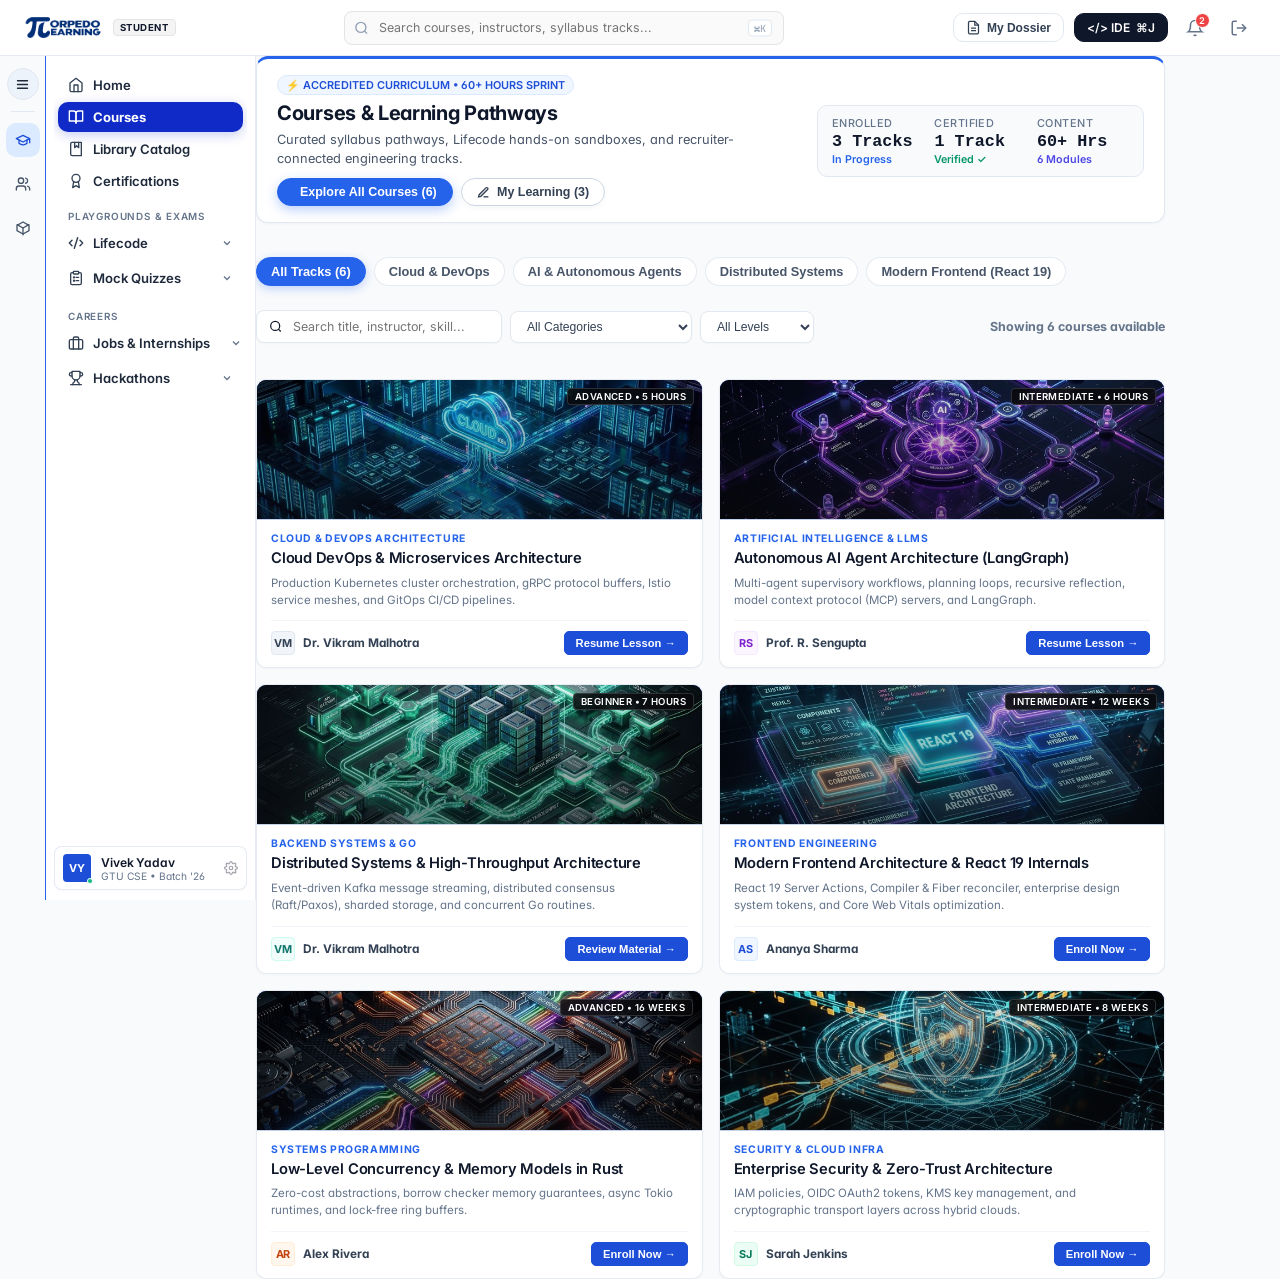
==== courses.html @ 94708406 "fix(portal): de-bulk Courses and Certifications with consolidated command decks and formal typograph" ====
<!DOCTYPE html>
<html lang="en">
<head>
  <meta charset="UTF-8">
  <meta name="viewport" content="width=device-width, initial-scale=1.0">
  <title>Courses Catalog &amp; Career Pathways | Torpedo Learning</title>
  <meta name="description" content="Browse industry-accredited courses, in-browser Lifecode sandboxes, and recruiter-connected syllabus pathways at Torpedo Learning.">
  <link rel="icon" type="image/png" href="assets/LOGO.png">

  <!-- Inter Inter, Plus Jakarta Sans, Outfit & JetBrains Mono JetBrains Mono Fonts -->
  <link rel="preconnect" href="https://fonts.googleapis.com">
  <link rel="preconnect" href="https://fonts.gstatic.com" crossorigin>
  <link href="https://fonts.googleapis.com/css2?family=Inter:wght@400;500;600;700&family=JetBrains+Mono:wght@400;500;600&display=swap" rel="stylesheet">

  <!-- Master Portal Layout CSS -->
  <link rel="stylesheet" href="css/portal-layout.css?v=courses_v4">

  <style>
    /* Courses Catalog Page Enhancements */
    .courses-page-canvas {
      display: flex;
      flex-direction: column;
      gap: 20px;
      width: 100%;
    }

    .courses-category-pills-row {
      display: flex;
      flex-wrap: wrap;
      gap: 8px;
      margin-bottom: 4px;
    }

    .course-cat-pill-btn {
      background: #ffffff;
      border: 1px solid rgba(226, 232, 240, 0.85);
      padding: 6px 14px;
      border-radius: 999px;
      font-size: 0.80rem;
      font-weight: 550;
      color: #475569;
      cursor: pointer;
      transition: all 0.15s ease;
      display: inline-flex;
      align-items: center;
      gap: 6px;
    }

    .course-cat-pill-btn:hover {
      border-color: #2563eb;
      color: #1d4ed8;
      background: #f8fafc;
    }

    .course-cat-pill-btn.active {
      background: #2563eb;
      border-color: #2563eb;
      color: #ffffff;
      box-shadow: 0 3px 10px rgba(37, 99, 235, 0.25);
    }

    /* Course player modal */
    .course-modal-backdrop {
      position: fixed;
      inset: 0;
      width: 100vw;
      height: 100vh;
      background: rgba(15, 23, 42, 0.7);
      backdrop-filter: blur(6px);
      -webkit-backdrop-filter: blur(6px);
      z-index: 999999;
      display: none;
      align-items: center;
      justify-content: center;
      padding: 20px;
      box-sizing: border-box;
    }

    .course-modal-backdrop.active {
      display: flex;
    }

    .course-modal-card {
      background: #ffffff;
      border-radius: 16px;
      box-shadow: 0 25px 50px -12px rgba(0, 0, 0, 0.25);
      width: 100%;
      max-width: 820px;
      max-height: 90vh;
      display: flex;
      flex-direction: column;
      overflow: hidden;
      animation: modalFadeIn 0.2s cubic-bezier(0.16, 1, 0.3, 1);
    }

    @keyframes modalFadeIn {
      from { opacity: 0; transform: scale(0.96) translateY(10px); }
      to { opacity: 1; transform: scale(1) translateY(0); }
    }

    .course-player-video-box {
      width: 100%;
      height: 290px;
      background: #0f172a;
      position: relative;
      display: flex;
      align-items: center;
      justify-content: center;
      color: #ffffff;
    }
  </style>
</head>
<body>

  <!-- App Root Shell -->
  <div class="app-root-container">

    <!-- ==================================================================
         1. TOP GLOBAL HEADER (56px) - Matching Student Portal Dashboard
         ================================================================== -->
    <header class="global-top-header">
      
      <!-- Brand Logo Left -->
      <div class="header-left-brand">
        <button type="button" class="header-mobile-toggle" onclick="toggleMobileSidebar()" title="Toggle Navigation Menu" aria-label="Toggle Navigation Menu">
          <svg width="20" height="20" viewBox="0 0 24 24" fill="none" stroke="currentColor" stroke-width="2.2" stroke-linecap="round"><line x1="4" x2="20" y1="6" y2="6"/><line x1="4" x2="20" y1="12" y2="12"/><line x1="4" x2="20" y1="18" y2="18"/></svg>
        </button>
        <a href="dashboard.html" class="brand-logo-wrap" title="Torpedo Student Portal">
          <img src="assets/LOGO.png" alt="Torpedo Learning Logo" class="brand-logo-img">
          <span class="brand-portal-tag">STUDENT</span>
        </a>
      </div>

      <!-- Center Search Pill -->
      <div class="header-search-wrap">
        <svg class="header-search-icon" width="15" height="15" viewBox="0 0 24 24" fill="none" stroke="currentColor" stroke-width="2.2"><circle cx="11" cy="11" r="8"/><line x1="21" y1="21" x2="16.65" y2="16.65"/></svg>
        <input type="text" class="header-search-input" placeholder="Search courses, instructors, syllabus tracks..." id="portal-search-input" oninput="onHeaderSearch(this.value)">
        <span class="header-kbd-hint">⌘K</span>
      </div>

      <!-- Right Header Actions -->
      <div class="header-right-actions">
        <!-- My Dossier Button -->
        <button type="button" class="header-action-btn" onclick="openStudentDossierModal()" title="View Student Academic Records">
          <svg width="15" height="15" viewBox="0 0 24 24" fill="none" stroke="currentColor" stroke-width="2"><path d="M14 2H6a2 2 0 0 0-2 2v16a2 2 0 0 0 2 2h12a2 2 0 0 0 2-2V8z"/><polyline points="14 2 14 8 20 8"/><line x1="16" y1="13" x2="8" y2="13"/><line x1="16" y1="17" x2="8" y2="17"/></svg>
          <span>My Dossier</span>
        </button>

        <!-- IDE ⌘J Dark Button -->
        <a href="lifecode.html" class="header-action-btn dark-btn" title="Open Lifecode Problem Arena (⌘J)">
          <span>&lt;/&gt; IDE</span>
          <span class="kbd-sub">⌘J</span>
        </a>

        <!-- Notification Bell -->
        <div class="header-icon-badge-btn" onclick="showToast('Notification: 2 New Course Video Lessons Available', 'info')" title="Notifications">
          <svg width="18" height="18" viewBox="0 0 24 24" fill="none" stroke="currentColor" stroke-width="2"><path d="M18 8A6 6 0 0 0 6 8c0 7-3 9-3 9h18s-3-2-3-9"/><path d="M13.73 21a2 2 0 0 1-3.46 0"/></svg>
          <span class="icon-badge-num">2</span>
        </div>

        <!-- Logout -->
        <a href="index.html" class="header-icon-badge-btn" title="Sign Out">
          <svg width="18" height="18" viewBox="0 0 24 24" fill="none" stroke="currentColor" stroke-width="2"><path d="M9 21H5a2 2 0 0 1-2-2V5a2 2 0 0 1 2-2h4"/><polyline points="16 17 21 12 16 7"/><line x1="21" y1="12" x2="9" y2="12"/></svg>
        </a>
      </div>
    </header>

    <!-- ==================================================================
         2. APP BODY LAYOUT: LEFT SIDEBAR + COURSES WORKSPACE
         ================================================================== -->
    <div class="app-body-layout">
      
      <!-- DUAL-PANE SIDEBAR ON LEFT-HAND SIDE (Exact Portal Structure) -->
      <aside class="single-main-sidebar has-rail" id="student-portal-sidebar">
        <!-- 1. Left Mini-Rail -->
        <div class="sidebar-icon-rail">
          <!-- Hamburger Button -->
          <button type="button" class="rail-btn rail-hamburger" id="rail-toggle-btn" onclick="toggleSidebarMenuExpand()" title="Toggle Sidebar Menu">
            <svg width="18" height="18" viewBox="0 0 24 24" fill="none" stroke="currentColor" stroke-width="2.2" stroke-linecap="round"><line x1="4" x2="20" y1="6" y2="6"/><line x1="4" x2="20" y1="12" y2="12"/><line x1="4" x2="20" y1="18" y2="18"/></svg>
          </button>

          <div class="rail-divider"></div>

          <!-- Academic / Cap (Active) -->
          <a href="courses.html" class="rail-item active" title="Courses &amp; Academic Track">
            <svg width="20" height="20" viewBox="0 0 24 24" fill="none" stroke="currentColor" stroke-width="2" stroke-linecap="round" stroke-linejoin="round">
              <path d="M22 10v6M2 10l10-5 10 5-10 5z"/>
              <path d="M6 12v5c3 3 9 3 12 0v-5"/>
            </svg>
          </a>

          <!-- Community / Users -->
          <button type="button" class="rail-item" title="Student Cohort &amp; Community" onclick="showToast('Student Cohort Chat: 14 Classmates Online', 'info')">
            <svg width="20" height="20" viewBox="0 0 24 24" fill="none" stroke="currentColor" stroke-width="2" stroke-linecap="round" stroke-linejoin="round">
              <path d="M16 21v-2a4 4 0 0 0-4-4H6a4 4 0 0 0-4 4v2"/>
              <circle cx="9" cy="7" r="4"/>
              <path d="M22 21v-2a4 4 0 0 0-3-3.87"/>
              <path d="M16 3.13a4 4 0 0 1 0 7.75"/>
            </svg>
          </button>

          <!-- 3D Cube / Tools -->
          <a href="lifecode.html" class="rail-item" title="Lifecode Problem Arena (520+ Problems)">
            <svg width="20" height="20" viewBox="0 0 24 24" fill="none" stroke="currentColor" stroke-width="2" stroke-linecap="round" stroke-linejoin="round">
              <path d="m21 16-9 5-9-5V8l9-5 9 5v8z"/>
              <polyline points="3.27 6.96 12 12.01 20.73 6.96"/>
              <line x1="12" y1="22.08" x2="12" y2="12"/>
            </svg>
          </a>
        </div>

        <!-- 2. Main Navigation Panel -->
        <div class="sidebar-main-panel">
          <div class="sidebar-menu-scroll">
            
            <!-- Home -->
            <a href="dashboard.html#home" class="sidebar-nav-link" id="nav-btn-home">
              <svg width="20" height="20" viewBox="0 0 24 24" fill="none" stroke="currentColor" stroke-width="2" stroke-linecap="round" stroke-linejoin="round">
                <path d="M3 9l9-7 9 7v11a2 2 0 0 1-2 2H5a2 2 0 0 1-2-2z"/>
                <polyline points="9 22 9 12 15 12 15 22"/>
              </svg>
              <span>Home</span>
            </a>

            <!-- Courses (ACTIVE Solid Blue Pill) -->
            <a href="courses.html" class="sidebar-nav-link active" id="nav-btn-courses">
              <svg width="20" height="20" viewBox="0 0 24 24" fill="none" stroke="currentColor" stroke-width="2" stroke-linecap="round" stroke-linejoin="round">
                <path d="M2 3h6a4 4 0 0 1 4 4v14a3 3 0 0 0-3-3H2z"/>
                <path d="M22 3h-6a4 4 0 0 0-4 4v14a3 3 0 0 1 3-3h7z"/>
              </svg>
              <span>Courses</span>
            </a>

            <!-- Library Catalog -->
            <a href="dashboard.html#library" class="sidebar-nav-link" id="nav-btn-library">
              <svg width="20" height="20" viewBox="0 0 24 24" fill="none" stroke="currentColor" stroke-width="2" stroke-linecap="round" stroke-linejoin="round">
                <path d="M4 19.5v-15A2.5 2.5 0 0 1 6.5 2H20v20H6.5a2.5 2.5 0 0 1-2.5-2.5z"/>
                <polyline points="10 2 10 10 13 7 16 10 16 2"/>
              </svg>
              <span>Library Catalog</span>
            </a>

            <!-- Certifications -->
            <a href="dashboard.html#certifications" class="sidebar-nav-link" id="nav-btn-certifications">
              <svg width="20" height="20" viewBox="0 0 24 24" fill="none" stroke="currentColor" stroke-width="2" stroke-linecap="round" stroke-linejoin="round">
                <circle cx="12" cy="8" r="6"/>
                <path d="M15.477 12.89 17 22l-5-3-5 3 1.523-9.11"/>
              </svg>
              <span>Certifications</span>
            </a>

            <!-- Section: PLAYGROUNDS & EXAMS -->
            <div class="sidebar-group-header">PLAYGROUNDS &amp; EXAMS</div>

            <!-- Lifecode with Dropdown Sub-Nav -->
            <div class="sidebar-nav-item-wrap" id="nav-group-lifecode">
              <div class="sidebar-nav-link-row">
                <a href="dashboard.html#lifecode" class="sidebar-nav-link" id="nav-btn-lifecode">
                  <svg width="20" height="20" viewBox="0 0 24 24" fill="none" stroke="currentColor" stroke-width="2.2" stroke-linecap="round" stroke-linejoin="round">
                    <path d="m18 16 4-4-4-4"/>
                    <path d="m6 8-4 4 4 4"/>
                    <path d="m14.5 4-5 16"/>
                  </svg>
                  <span>Lifecode</span>
                </a>
                <button type="button" class="sidebar-subnav-toggle" onclick="toggleSidebarSubnav('lifecode', event)" title="Toggle Lifecode sub menu">
                  <svg class="subnav-chevron" width="12" height="12" viewBox="0 0 24 24" fill="none" stroke="currentColor" stroke-width="2.5"><polyline points="6 9 12 15 18 9"/></svg>
                </button>
              </div>
              <div class="sidebar-subnav-menu" id="subnav-menu-lifecode">
                <a href="dashboard.html#lifecode" class="sidebar-subnav-item">
                  <span>Problem Arena</span>
                </a>
                <a href="dashboard.html#lifecode" class="sidebar-subnav-item">
                  <span>Code IDE</span>
                </a>
              </div>
            </div>

            <!-- Mock Quizzes with Dropdown Sub-Nav -->
            <div class="sidebar-nav-item-wrap" id="nav-group-quizzes">
              <div class="sidebar-nav-link-row">
                <a href="dashboard.html#quizzes" class="sidebar-nav-link" id="nav-btn-quizzes">
                  <svg width="20" height="20" viewBox="0 0 24 24" fill="none" stroke="currentColor" stroke-width="2" stroke-linecap="round" stroke-linejoin="round">
                    <rect width="8" height="4" x="8" y="2" rx="1" ry="1"/>
                    <path d="M16 4h2a2 2 0 0 1 2 2v14a2 2 0 0 1-2 2H6a2 2 0 0 1-2-2V6a2 2 0 0 1 2-2h2"/>
                    <path d="M12 11h4"/>
                    <path d="M12 16h4"/>
                    <circle cx="9" cy="11" r="0.75" fill="currentColor"/>
                    <circle cx="9" cy="16" r="0.75" fill="currentColor"/>
                  </svg>
                  <span>Mock Quizzes</span>
                </a>
                <button type="button" class="sidebar-subnav-toggle" onclick="toggleSidebarSubnav('quizzes', event)" title="Toggle Mock Quizzes sub menu">
                  <svg class="subnav-chevron" width="12" height="12" viewBox="0 0 24 24" fill="none" stroke="currentColor" stroke-width="2.5"><polyline points="6 9 12 15 18 9"/></svg>
                </button>
              </div>
              <div class="sidebar-subnav-menu" id="subnav-menu-quizzes">
                <a href="dashboard.html#quizzes" class="sidebar-subnav-item">
                  <span>All Tests</span>
                </a>
                <a href="dashboard.html#quizzes" class="sidebar-subnav-item">
                  <span>Faculty Code</span>
                </a>
              </div>
            </div>

            <!-- Section: CAREERS -->
            <div class="sidebar-group-header">CAREERS</div>

            <!-- Jobs & Internships with Dropdown -->
            <div class="sidebar-nav-item-wrap" id="nav-group-jobs">
              <div class="sidebar-nav-link-row">
                <a href="jobs.html" class="sidebar-nav-link" id="nav-btn-jobs">
                  <svg width="20" height="20" viewBox="0 0 24 24" fill="none" stroke="currentColor" stroke-width="2" stroke-linecap="round" stroke-linejoin="round">
                    <rect width="20" height="14" x="2" y="7" rx="2"/>
                    <path d="M16 21V5a2 2 0 0 0-2-2h-4a2 2 0 0 0-2 2v16"/>
                  </svg>
                  <span>Jobs &amp; Internships</span>
                </a>
                <button type="button" class="sidebar-subnav-toggle" onclick="toggleSidebarSubnav('jobs', event)" title="Toggle Jobs sub menu">
                  <svg class="subnav-chevron" width="12" height="12" viewBox="0 0 24 24" fill="none" stroke="currentColor" stroke-width="2.5"><polyline points="6 9 12 15 18 9"/></svg>
                </button>
              </div>
              <div class="sidebar-subnav-menu" id="subnav-menu-jobs">
                <a href="jobs.html" class="sidebar-subnav-item">
                  <span>Hiring Drives</span>
                </a>
                <a href="dashboard.html#jobs&view=applications" class="sidebar-subnav-item">
                  <span>My Applications</span>
                </a>
              </div>
            </div>

            <!-- Hackathons -->
            <div class="sidebar-nav-item-wrap" id="nav-group-hackathons">
              <div class="sidebar-nav-link-row">
                <a href="dashboard.html#hackathons" class="sidebar-nav-link" id="nav-btn-hackathons">
                  <svg width="20" height="20" viewBox="0 0 24 24" fill="none" stroke="currentColor" stroke-width="2" stroke-linecap="round" stroke-linejoin="round">
                    <path d="M6 9H4.5a2.5 2.5 0 0 1 0-5H6"/>
                    <path d="M18 9h1.5a2.5 2.5 0 0 0 0-5H18"/>
                    <path d="M4 22h16"/>
                    <path d="M10 14.66V17c0 .55-.47.98-.97 1.21C7.85 18.75 7 20.24 7 22"/>
                    <path d="M14 14.66V17c0 .55.47.98.97 1.21C16.15 18.75 17 20.24 17 22"/>
                    <path d="M18 2H6v7a6 6 0 0 0 12 0V2Z"/>
                  </svg>
                  <span>Hackathons</span>
                </a>
                <button type="button" class="sidebar-subnav-toggle" onclick="toggleSidebarSubnav('hackathons', event)" title="Toggle Hackathons sub menu">
                  <svg class="subnav-chevron" width="12" height="12" viewBox="0 0 24 24" fill="none" stroke="currentColor" stroke-width="2.5"><polyline points="6 9 12 15 18 9"/></svg>
                </button>
              </div>
              <div class="sidebar-subnav-menu" id="subnav-menu-hackathons">
                <a href="dashboard.html#hackathons" class="sidebar-subnav-item">
                  <span>Explore Sprints</span>
                </a>
                <a href="dashboard.html#hackathons&view=teams" class="sidebar-subnav-item">
                  <span>My Teams</span>
                </a>
              </div>
            </div>

          </div>

          <!-- Student Profile Card Bottom -->
          <div class="sidebar-bottom-profile" onclick="openStudentDossierModal()" title="View Student Academic Dossier">
            <div class="profile-monogram-box">
              <span>VY</span>
              <span class="avatar-live-indicator" title="Connected"></span>
            </div>
            <div class="profile-info-wrap">
              <div class="profile-name" id="sidebar-student-name">Vivek Yadav</div>
              <div class="profile-role" id="sidebar-student-role">GTU CSE • Batch '26</div>
            </div>
            <svg class="profile-gear-icon" width="14" height="14" viewBox="0 0 24 24" fill="none" stroke="currentColor" stroke-width="2"><circle cx="12" cy="12" r="3"/><path d="M19.4 15a1.65 1.65 0 0 0 .33 1.82l.06.06a2 2 0 0 1 0 2.83 2 2 0 0 1-2.83 0l-.06-.06a1.65 1.65 0 0 0-1.82-.33 1.65 1.65 0 0 0-1 1.51V21a2 2 0 0 1-2 2 2 2 0 0 1-2-2v-.09A1.65 1.65 0 0 0 9 19.4a1.65 1.65 0 0 0-1.82.33l-.06.06a2 2 0 0 1-2.83 0 2 2 0 0 1 0-2.83l.06-.06a1.65 1.65 0 0 0 .33-1.82 1.65 1.65 0 0 0-1.51-1H3a2 2 0 0 1-2-2 2 2 0 0 1 2-2h.09A1.65 1.65 0 0 0 4.6 9a1.65 1.65 0 0 0-.33-1.82l-.06-.06a2 2 0 0 1 0-2.83 2 2 0 0 1 2.83 0l.06.06a1.65 1.65 0 0 0 1.82.33H9a1.65 1.65 0 0 0 1-1.51V3a2 2 0 0 1 2-2 2 2 0 0 1 2 2v.09a1.65 1.65 0 0 0 1 1.51 1.65 1.65 0 0 0 1.82-.33l.06-.06a2 2 0 0 1 2.83 0 2 2 0 0 1 0 2.83l-.06.06a1.65 1.65 0 0 0-.33 1.82V9a1.65 1.65 0 0 0 1.51 1H21a2 2 0 0 1 2 2 2 2 0 0 1-2 2h-.09a1.65 1.65 0 0 0-1.51 1z"/></svg>
          </div>
        </div>
      </aside>

      <!-- ==================================================================
           3. MAIN CANVAS: COURSES WORKSPACE
           ================================================================== -->
      <main class="portal-main-canvas">
        <div class="courses-page-canvas">

          <!-- 1. Consolidated Courses Command Deck (De-Bulked) -->
          <div class="courses-command-deck">
            <div class="courses-deck-left">
              <span class="courses-deck-pill">⚡ ACCREDITED CURRICULUM • 60+ HOURS SPRINT</span>
              <h1 class="courses-deck-title">Courses &amp; Learning Pathways</h1>
              <p class="courses-deck-desc">Curated syllabus pathways, Lifecode hands-on sandboxes, and recruiter-connected engineering tracks.</p>
              
              <div class="courses-deck-actions">
                <button type="button" class="course-hero-pill-btn view-pill-btn active" id="btn-courses-explore-all" onclick="filterCoursesTab('all')">
                  <span class="pill-live-dot"></span>
                  <span>Explore All Courses (6)</span>
                </button>
                <button type="button" class="course-hero-pill-btn view-pill-btn" id="btn-courses-my-learning" onclick="filterCoursesTab('enrolled')">
                  <svg width="13" height="13" viewBox="0 0 24 24" fill="none" stroke="currentColor" stroke-width="2.5"><path d="M12 20h9"/><path d="M16.5 3.5a2.121 2.121 0 0 1 3 3L7 19l-4 1 1-4L16.5 3.5z"/></svg>
                  <span>My Learning (3)</span>
                </button>
              </div>
            </div>

            <div class="courses-deck-stats">
              <div class="courses-deck-stat-item">
                <span class="courses-deck-stat-label">Enrolled</span>
                <span class="courses-deck-stat-val">3 Tracks</span>
                <span class="courses-deck-stat-sub">In Progress</span>
              </div>
              <div class="courses-deck-stat-item">
                <span class="courses-deck-stat-label">Certified</span>
                <span class="courses-deck-stat-val">1 Track</span>
                <span class="courses-deck-stat-sub" style="color:#059669;">Verified ✓</span>
              </div>
              <div class="courses-deck-stat-item">
                <span class="courses-deck-stat-label">Content</span>
                <span class="courses-deck-stat-val">60+ Hrs</span>
                <span class="courses-deck-stat-sub" style="color:#4f46e5;">6 Modules</span>
              </div>
            </div>
          </div>

          <!-- Category Pills Filter Row -->
          <div class="courses-category-pills-row" id="courses-category-pills">
            <button type="button" class="course-cat-pill-btn active" onclick="selectCourseCategoryPill('all', this)">
              <span>All Tracks (6)</span>
            </button>
            <button type="button" class="course-cat-pill-btn" onclick="selectCourseCategoryPill('cloud', this)">
              <span>Cloud &amp; DevOps</span>
            </button>
            <button type="button" class="course-cat-pill-btn" onclick="selectCourseCategoryPill('ai', this)">
              <span>AI &amp; Autonomous Agents</span>
            </button>
            <button type="button" class="course-cat-pill-btn" onclick="selectCourseCategoryPill('distributed', this)">
              <span>Distributed Systems</span>
            </button>
            <button type="button" class="course-cat-pill-btn" onclick="selectCourseCategoryPill('frontend', this)">
              <span>Modern Frontend (React 19)</span>
            </button>
          </div>

          <!-- ==============================================================
               FILTER CONTROLS STRIP CARD
               ============================================================== -->
          <div class="filter-strip-card">
            <div class="filter-controls-group">
              <div class="filter-search-box">
                <svg width="15" height="15" viewBox="0 0 24 24" fill="none" stroke="currentColor" stroke-width="2.2"><circle cx="11" cy="11" r="8"/><line x1="21" y1="21" x2="16.65" y2="16.65"/></svg>
                <input type="text" id="course-catalog-search" placeholder="Search title, instructor, skill..." oninput="handleCourseCatalogFilter()">
              </div>
              <select class="filter-select" id="course-category-select" onchange="onCategorySelectChange(this.value)">
                <option value="all">All Categories</option>
                <option value="cloud">Cloud &amp; DevOps</option>
                <option value="ai">AI &amp; Autonomous Agents</option>
                <option value="distributed">Distributed Systems</option>
                <option value="frontend">Frontend Architecture</option>
              </select>
              <select class="filter-select" id="course-difficulty-select" onchange="handleCourseCatalogFilter()">
                <option value="all">All Levels</option>
                <option value="beginner">Beginner</option>
                <option value="intermediate">Intermediate</option>
                <option value="advanced">Advanced</option>
              </select>
            </div>
            <div style="font-size: 0.78rem; font-weight: 700; color: #64748b;" id="courses-count-indicator">
              Showing 6 courses available
            </div>
          </div>

          <!-- ==============================================================
               COURSES CATALOG GRID (Matching Reference)
               ============================================================== -->
          <div class="courses-catalog-grid" id="courses-catalog-grid-items">
            
            <!-- Course 1 -->
            <div class="catalog-course-item-card" data-cat="cloud" data-diff="advanced" data-enrolled="true">
              <div class="course-card-top-banner">
                <img src="assets/courses/devops.jpg" class="course-card-thumb-img" alt="Cloud DevOps &amp; Microservices Architecture">
                <div class="course-card-banner-overlay"></div>
                <span class="course-card-level-badge">Advanced • 5 Hours</span>
              </div>
              <div class="course-card-body-content">
                <div class="course-card-cat-meta">Cloud &amp; DevOps Architecture</div>
                <h3 class="course-card-title-h3">Cloud DevOps &amp; Microservices Architecture</h3>
                <p class="course-card-desc-text">Production Kubernetes cluster orchestration, gRPC protocol buffers, Istio service meshes, and GitOps CI/CD pipelines.</p>
                <div class="course-card-instructor-meta">
                  <div class="instructor-left-block">
                    <span class="instructor-monogram">VM</span>
                    <span class="instructor-name-label">Dr. Vikram Malhotra</span>
                  </div>
                  <button type="button" class="btn-card-launch-course" onclick="openCoursePlayerModal('Cloud DevOps &amp; Microservices Architecture')">
                    Resume Lesson &rarr;
                  </button>
                </div>
              </div>
            </div>

            <!-- Course 2 -->
            <div class="catalog-course-item-card" data-cat="ai" data-diff="intermediate" data-enrolled="true">
              <div class="course-card-top-banner">
                <img src="assets/courses/ai_agents.jpg" class="course-card-thumb-img" alt="Autonomous AI Agent Architecture">
                <div class="course-card-banner-overlay"></div>
                <span class="course-card-level-badge">Intermediate • 6 Hours</span>
              </div>
              <div class="course-card-body-content">
                <div class="course-card-cat-meta">Artificial Intelligence &amp; LLMs</div>
                <h3 class="course-card-title-h3">Autonomous AI Agent Architecture (LangGraph)</h3>
                <p class="course-card-desc-text">Multi-agent supervisory workflows, planning loops, recursive reflection, model context protocol (MCP) servers, and LangGraph.</p>
                <div class="course-card-instructor-meta">
                  <div class="instructor-left-block">
                    <span class="instructor-monogram purple">RS</span>
                    <span class="instructor-name-label">Prof. R. Sengupta</span>
                  </div>
                  <button type="button" class="btn-card-launch-course" onclick="openCoursePlayerModal('Autonomous AI Agent Architecture with LangGraph')">
                    Resume Lesson &rarr;
                  </button>
                </div>
              </div>
            </div>

            <!-- Course 3 -->
            <div class="catalog-course-item-card" data-cat="distributed" data-diff="beginner" data-enrolled="true">
              <div class="course-card-top-banner">
                <img src="assets/courses/distributed_systems.jpg" class="course-card-thumb-img" alt="Distributed Systems Architecture">
                <div class="course-card-banner-overlay"></div>
                <span class="course-card-level-badge">Beginner • 7 Hours</span>
              </div>
              <div class="course-card-body-content">
                <div class="course-card-cat-meta">Backend Systems &amp; Go</div>
                <h3 class="course-card-title-h3">Distributed Systems &amp; High-Throughput Architecture</h3>
                <p class="course-card-desc-text">Event-driven Kafka message streaming, distributed consensus (Raft/Paxos), sharded storage, and concurrent Go routines.</p>
                <div class="course-card-instructor-meta">
                  <div class="instructor-left-block">
                    <span class="instructor-monogram teal">VM</span>
                    <span class="instructor-name-label">Dr. Vikram Malhotra</span>
                  </div>
                  <button type="button" class="btn-card-launch-course" onclick="openCoursePlayerModal('Full-Stack Distributed Systems (Go &amp; React)')">
                    Review Material &rarr;
                  </button>
                </div>
              </div>
            </div>

            <!-- Course 4 -->
            <div class="catalog-course-item-card" data-cat="frontend" data-diff="intermediate" data-enrolled="false">
              <div class="course-card-top-banner">
                <img src="assets/courses/react_frontend.jpg" class="course-card-thumb-img" alt="Modern Frontend Architecture &amp; React 19">
                <div class="course-card-banner-overlay"></div>
                <span class="course-card-level-badge">Intermediate • 12 Weeks</span>
              </div>
              <div class="course-card-body-content">
                <div class="course-card-cat-meta">Frontend Engineering</div>
                <h3 class="course-card-title-h3">Modern Frontend Architecture &amp; React 19 Internals</h3>
                <p class="course-card-desc-text">React 19 Server Actions, Compiler &amp; Fiber reconciler, enterprise design system tokens, and Core Web Vitals optimization.</p>
                <div class="course-card-instructor-meta">
                  <div class="instructor-left-block">
                    <span class="instructor-monogram blue">AS</span>
                    <span class="instructor-name-label">Ananya Sharma</span>
                  </div>
                  <button type="button" class="btn-card-launch-course" onclick="enrollCourseItem(this, 'React 19 Internals')">
                    Enroll Now &rarr;
                  </button>
                </div>
              </div>
            </div>

            <!-- Course 5 -->
            <div class="catalog-course-item-card" data-cat="distributed" data-diff="advanced" data-enrolled="false">
              <div class="course-card-top-banner">
                <img src="assets/courses/rust_concurrency.jpg" class="course-card-thumb-img" alt="Rust Systems Concurrency">
                <div class="course-card-banner-overlay"></div>
                <span class="course-card-level-badge">Advanced • 16 Weeks</span>
              </div>
              <div class="course-card-body-content">
                <div class="course-card-cat-meta">Systems Programming</div>
                <h3 class="course-card-title-h3">Low-Level Concurrency &amp; Memory Models in Rust</h3>
                <p class="course-card-desc-text">Zero-cost abstractions, borrow checker memory guarantees, async Tokio runtimes, and lock-free ring buffers.</p>
                <div class="course-card-instructor-meta">
                  <div class="instructor-left-block">
                    <span class="instructor-monogram orange">AR</span>
                    <span class="instructor-name-label">Alex Rivera</span>
                  </div>
                  <button type="button" class="btn-card-launch-course" onclick="enrollCourseItem(this, 'Rust Systems Concurrency')">
                    Enroll Now &rarr;
                  </button>
                </div>
              </div>
            </div>

            <!-- Course 6 -->
            <div class="catalog-course-item-card" data-cat="cloud" data-diff="intermediate" data-enrolled="false">
              <div class="course-card-top-banner">
                <img src="assets/courses/zero_trust.jpg" class="course-card-thumb-img" alt="Enterprise Security &amp; Zero-Trust">
                <div class="course-card-banner-overlay"></div>
                <span class="course-card-level-badge">Intermediate • 8 Weeks</span>
              </div>
              <div class="course-card-body-content">
                <div class="course-card-cat-meta">Security &amp; Cloud Infra</div>
                <h3 class="course-card-title-h3">Enterprise Security &amp; Zero-Trust Architecture</h3>
                <p class="course-card-desc-text">IAM policies, OIDC OAuth2 tokens, KMS key management, and cryptographic transport layers across hybrid clouds.</p>
                <div class="course-card-instructor-meta">
                  <div class="instructor-left-block">
                    <span class="instructor-monogram emerald">SJ</span>
                    <span class="instructor-name-label">Sarah Jenkins</span>
                  </div>
                  <button type="button" class="btn-card-launch-course" onclick="enrollCourseItem(this, 'Zero-Trust Architecture')">
                    Enroll Now &rarr;
                  </button>
                </div>
              </div>
            </div>

          </div>

        </div>
      </main>

    </div>
  </div>

  <!-- ====================================================================
       INTERACTIVE COURSE PLAYER MODAL (Video & Syllabus Tracking)
       ==================================================================== -->
  <div class="course-modal-backdrop" id="course-player-modal" onclick="if(event.target===this) closeCoursePlayerModal()">
    <div class="course-modal-card">
      <div class="course-player-video-box">
        <div style="text-align: center; padding: 20px;">
          <svg width="36" height="36" viewBox="0 0 24 24" fill="none" stroke="currentColor" stroke-width="2" style="margin-bottom: 8px;"><polygon points="5 3 19 12 5 21 5 3"/></svg>
          <div style="font-size: 1.15rem; font-weight: 600;" id="player-modal-title">Cloud DevOps &amp; Microservices Architecture</div>
          <div style="font-size: 0.85rem; color: #94a3b8; margin-top: 4px;">Module 3: High-Throughput gRPC Protocols &amp; Streaming Handlers</div>
          <div style="margin-top: 16px; display: inline-flex; align-items: center; gap: 8px; background: rgba(255,255,255,0.1); padding: 6px 14px; border-radius: 999px; font-size: 0.78rem;">
            <span style="display: inline-block; width: 8px; height: 8px; border-radius: 50%; background: #10b981;"></span>
            <span>HD 1080p • 60 FPS • Torpedo Interactive Video Lab</span>
          </div>
        </div>
        <button type="button" onclick="closeCoursePlayerModal()" style="position: absolute; top: 12px; right: 14px; background: rgba(0,0,0,0.4); border: none; color: #fff; width: 32px; height: 32px; border-radius: 50%; font-size: 1.1rem; cursor: pointer;">✕</button>
      </div>

      <div style="padding: 24px; overflow-y: auto; display: flex; flex-direction: column; gap: 16px;">
        <div style="display: flex; justify-content: space-between; align-items: center;">
          <div>
            <div style="font-size: 1rem; font-weight: 600; color: #0f172a;">Syllabus Lesson Modules</div>
            <div style="font-size: 0.80rem; color: #64748b;">Complete modules to advance your Torpedo TRP score</div>
          </div>
          <button type="button" class="btn-card-launch-course" style="background: #10b981;" onclick="completeCurrentLesson()">
            ✔ Complete Lesson (+25 TRP)
          </button>
        </div>

        <div style="display: flex; flex-direction: column; gap: 8px;">
          <div style="display: flex; align-items: center; justify-content: space-between; padding: 10px 14px; background: #f8fafc; border: 1px solid #e2e8f0; border-radius: 8px;">
            <div style="display: flex; align-items: center; gap: 10px;">
              <span style="color: #10b981; font-weight: 600;">✓</span>
              <span style="font-size: 0.88rem; font-weight: 550; color: #0f172a;">1. Production Kubernetes Cluster Architecture</span>
            </div>
            <span style="font-size: 0.76rem; color: #64748b; font-weight: 500;">Completed</span>
          </div>
          <div style="display: flex; align-items: center; justify-content: space-between; padding: 10px 14px; background: #eff6ff; border: 1px solid #bfdbfe; border-radius: 8px;">
            <div style="display: flex; align-items: center; gap: 10px;">
              <span style="color: #2563eb; font-weight: 600;">▶</span>
              <span style="font-size: 0.88rem; font-weight: 600; color: #1e40af;">2. gRPC Protocol Buffers &amp; Concurrent Stream Handlers</span>
            </div>
            <span style="font-size: 0.76rem; color: #2563eb; font-weight: 600;">Playing Now</span>
          </div>
          <div style="display: flex; align-items: center; justify-content: space-between; padding: 10px 14px; background: #f8fafc; border: 1px solid #e2e8f0; border-radius: 8px;">
            <div style="display: flex; align-items: center; gap: 10px;">
              <span style="color: #94a3b8; font-weight: 600;">○</span>
              <span style="font-size: 0.88rem; font-weight: 500; color: #475569;">3. Istio Service Mesh, Circuit Breaking &amp; Rate Limiting</span>
            </div>
            <span style="font-size: 0.76rem; color: #94a3b8;">Locked</span>
          </div>
          <div style="display: flex; align-items: center; justify-content: space-between; padding: 10px 14px; background: #f8fafc; border: 1px solid #e2e8f0; border-radius: 8px;">
            <div style="display: flex; align-items: center; gap: 10px;">
              <span style="color: #94a3b8; font-weight: 600;">○</span>
              <span style="font-size: 0.88rem; font-weight: 500; color: #475569;">4. GitOps CI/CD Pipelines with ArgoCD &amp; Helm Charts</span>
            </div>
            <span style="font-size: 0.76rem; color: #94a3b8;">Locked</span>
          </div>
        </div>
      </div>
    </div>
  </div>

  <!-- ====================================================================
       STUDENT ACADEMIC DOSSIER MODAL
       ==================================================================== -->
  <dialog id="dossier-preview-dialog" class="jobs-dialog-frame" style="max-width: 680px; padding: 0; border: none; border-radius: 16px; background: #ffffff; box-shadow: 0 25px 50px -12px rgba(15, 23, 42, 0.25);" onclick="if(event.target===this && this.open) closeStudentDossierModal()">
    <div style="padding: 24px 28px; border-bottom: 1px solid #e2e8f0; display: flex; justify-content: space-between; align-items: center;">
      <div style="display: flex; align-items: center; gap: 14px;">
        <div style="width: 48px; height: 48px; border-radius: 12px; background: #2563eb; color: #fff; font-size: 1.2rem; font-weight: 600; display: flex; align-items: center; justify-content: center;">
          VY
        </div>
        <div>
          <div style="font-size: 1.15rem; font-weight: 600; color: #0f172a;">Vivek Yadav</div>
          <div style="font-size: 0.82rem; color: #64748b; font-weight: 500;">GTU CSE • Batch of 2026 • Verified Dossier</div>
        </div>
      </div>
      <button type="button" onclick="closeStudentDossierModal()" style="background: none; border: none; font-size: 1.3rem; color: #94a3b8; cursor: pointer;">✕</button>
    </div>
    <div style="padding: 24px 28px; display: flex; flex-direction: column; gap: 18px;">
      <div style="display: grid; grid-template-columns: repeat(3, 1fr); gap: 12px;">
        <div style="background: #f8fafc; border: 1px solid #e2e8f0; border-radius: 10px; padding: 12px; text-align: center;">
          <div style="font-size: 0.72rem; color: #64748b; font-weight: 500; text-transform: uppercase; letter-spacing: 0.04em;">Cumulative GPA</div>
          <div style="font-size: 1.3rem; font-weight: 600; color: #0f172a; margin-top: 4px;">8.85</div>
        </div>
        <div style="background: #f8fafc; border: 1px solid #e2e8f0; border-radius: 10px; padding: 12px; text-align: center;">
          <div style="font-size: 0.72rem; color: #64748b; font-weight: 500; text-transform: uppercase; letter-spacing: 0.04em;">Torpedo TRP</div>
          <div style="font-size: 1.3rem; font-weight: 600; color: #2563eb; margin-top: 4px;">542</div>
        </div>
        <div style="background: #f8fafc; border: 1px solid #e2e8f0; border-radius: 10px; padding: 12px; text-align: center;">
          <div style="font-size: 0.72rem; color: #64748b; font-weight: 500; text-transform: uppercase; letter-spacing: 0.04em;">Active Courses</div>
          <div style="font-size: 1.3rem; font-weight: 600; color: #10b981; margin-top: 4px;">3</div>
        </div>
      </div>

      <div>
        <div style="font-size: 0.85rem; font-weight: 600; color: #0f172a; margin-bottom: 8px;">Enrolled Curriculums:</div>
        <div style="display: flex; flex-direction: column; gap: 8px;">
          <div style="display: flex; justify-content: space-between; align-items: center; padding: 8px 12px; background: #f8fafc; border: 1px solid #e2e8f0; border-radius: 8px; font-size: 0.82rem;">
            <span>Cloud DevOps &amp; Microservices Architecture</span>
            <span style="color: #2563eb; font-weight: 600;">68% Completed</span>
          </div>
          <div style="display: flex; justify-content: space-between; align-items: center; padding: 8px 12px; background: #f8fafc; border: 1px solid #e2e8f0; border-radius: 8px; font-size: 0.82rem;">
            <span>Autonomous AI Agent Architecture (LangGraph)</span>
            <span style="color: #2563eb; font-weight: 600;">45% Completed</span>
          </div>
          <div style="display: flex; justify-content: space-between; align-items: center; padding: 8px 12px; background: #f8fafc; border: 1px solid #e2e8f0; border-radius: 8px; font-size: 0.82rem;">
            <span>Distributed Systems &amp; High-Throughput Architecture</span>
            <span style="color: #2563eb; font-weight: 600;">90% Completed</span>
          </div>
        </div>
      </div>
    </div>
    <div style="padding: 16px 28px; background: #f8fafc; border-top: 1px solid #e2e8f0; display: flex; justify-content: flex-end;">
      <button type="button" class="btn-card-launch-course" onclick="closeStudentDossierModal()">Close Dossier</button>
    </div>
  </dialog>

  <!-- Interactive Toast Notification System -->
  <div id="courses-toast" style="position: fixed; bottom: 24px; right: 24px; background: #0f172a; color: #ffffff; padding: 12px 20px; border-radius: 10px; font-size: 0.88rem; font-weight: 600; display: none; align-items: center; gap: 10px; z-index: 9999999; box-shadow: 0 10px 25px -5px rgba(0,0,0,0.3); transition: all 0.2s ease;">
    <span id="courses-toast-text">Toast message</span>
  </div>

  <!-- Scripts -->
  <script src="js/courses-data.js"></script>
  <script src="js/api-client.js"></script>
  <script src="js/app.js"></script>

  <script>
    /* ========================================================================
       COURSES CATALOG CONTROLLER
       ======================================================================== */
    let currentCourseFilterTab = 'all';
    let currentCourseCategory = 'all';

    function toggleSidebarMenuExpand() {
      const sidebar = document.getElementById('student-portal-sidebar');
      if (sidebar) sidebar.classList.toggle('collapsed');
    }

    function toggleMobileSidebar() {
      const sidebar = document.getElementById('student-portal-sidebar');
      if (sidebar) sidebar.classList.toggle('mobile-open');
    }

    function toggleSidebarSubnav(itemKey, event) {
      if (event) event.stopPropagation();
      const group = document.getElementById(`nav-group-${itemKey}`);
      if (group) group.classList.toggle('open');
    }

    function filterCoursesTab(type) {
      currentCourseFilterTab = type;
      const btnAll = document.getElementById('btn-courses-explore-all');
      const btnEnrolled = document.getElementById('btn-courses-my-learning');

      if (type === 'all') {
        if (btnAll) btnAll.classList.add('active');
        if (btnEnrolled) btnEnrolled.classList.remove('active');
      } else {
        if (btnAll) btnAll.classList.remove('active');
        if (btnEnrolled) btnEnrolled.classList.add('active');
      }
      handleCourseCatalogFilter();
    }

    function selectCourseCategoryPill(cat, btn) {
      currentCourseCategory = cat;
      document.querySelectorAll('#courses-category-pills .course-cat-pill-btn').forEach(b => b.classList.remove('active'));
      if (btn) btn.classList.add('active');

      const select = document.getElementById('course-category-select');
      if (select) select.value = cat;

      handleCourseCatalogFilter();
    }

    function onCategorySelectChange(cat) {
      currentCourseCategory = cat;
      const pillButtons = document.querySelectorAll('#courses-category-pills .course-cat-pill-btn');
      pillButtons.forEach(b => {
        const text = b.textContent.toLowerCase();
        if ((cat === 'all' && text.includes('all')) || 
            (cat === 'cloud' && text.includes('cloud')) ||
            (cat === 'ai' && text.includes('ai')) ||
            (cat === 'distributed' && text.includes('distributed')) ||
            (cat === 'frontend' && text.includes('frontend'))) {
          pillButtons.forEach(el => el.classList.remove('active'));
          b.classList.add('active');
        }
      });
      handleCourseCatalogFilter();
    }

    function onHeaderSearch(query) {
      const input = document.getElementById('course-catalog-search');
      if (input) input.value = query;
      handleCourseCatalogFilter();
    }

    function handleCourseCatalogFilter() {
      const query = (document.getElementById('course-catalog-search')?.value || '').toLowerCase().trim();
      const cat = currentCourseCategory || 'all';
      const diff = document.getElementById('course-difficulty-select')?.value || 'all';

      const cards = document.querySelectorAll('#courses-catalog-grid-items .catalog-course-item-card');
      let visible = 0;

      cards.forEach(card => {
        const text = card.textContent.toLowerCase();
        const cardCat = card.getAttribute('data-cat') || '';
        const cardDiff = card.getAttribute('data-diff') || '';
        const isEnrolled = card.getAttribute('data-enrolled') === 'true';

        const matchQuery = !query || text.includes(query);
        const matchCat = cat === 'all' || cardCat === cat;
        const matchDiff = diff === 'all' || cardDiff === diff;
        const matchTab = currentCourseFilterTab === 'all' || isEnrolled;

        if (matchQuery && matchCat && matchDiff && matchTab) {
          card.style.display = 'flex';
          visible++;
        } else {
          card.style.display = 'none';
        }
      });

      const countEl = document.getElementById('courses-count-indicator');
      if (countEl) countEl.textContent = `Showing ${visible} courses available`;
    }

    function enrollCourseItem(btn, courseName) {
      if (btn) {
        btn.textContent = 'Resume Lesson →';
        btn.onclick = () => openCoursePlayerModal(courseName);
      }
      const card = btn ? btn.closest('.catalog-course-item-card') : null;
      if (card) {
        card.setAttribute('data-enrolled', 'true');
      }
      showToast(`Enrolled in ${courseName}! Added to your My Learning tab.`, 'success');
    }

    function openCoursePlayerModal(title) {
      const modal = document.getElementById('course-player-modal');
      const titleEl = document.getElementById('player-modal-title');
      if (titleEl && title) titleEl.textContent = title;
      if (modal) modal.classList.add('active');
      document.body.style.overflow = 'hidden';
    }

    function closeCoursePlayerModal() {
      const modal = document.getElementById('course-player-modal');
      if (modal) modal.classList.remove('active');
      document.body.style.overflow = '';
    }

    function completeCurrentLesson() {
      showToast('Lesson marked complete! +25 TRP awarded to Vivek Yadav.', 'success');
      setTimeout(closeCoursePlayerModal, 600);
    }

    function openStudentDossierModal() {
      const modal = document.getElementById('dossier-preview-dialog');
      if (modal && typeof modal.showModal === 'function') modal.showModal();
    }

    function closeStudentDossierModal() {
      const modal = document.getElementById('dossier-preview-dialog');
      if (modal && modal.open && typeof modal.close === 'function') modal.close();
    }

    function showToast(msg, type = 'info') {
      const toast = document.getElementById('courses-toast');
      const text = document.getElementById('courses-toast-text');
      if (!toast || !text) return;
      text.textContent = msg;
      toast.style.display = 'flex';
      toast.style.border = type === 'success' ? '1px solid #10b981' : (type === 'error' ? '1px solid #ef4444' : '1px solid #3b82f6');
      setTimeout(() => { toast.style.display = 'none'; }, 3200);
    }

    // Keyboard shortcuts & light-dismiss
    document.addEventListener('keydown', (e) => {
      if ((e.metaKey || e.ctrlKey) && e.key.toLowerCase() === 'k') {
        e.preventDefault();
        const s = document.getElementById('course-catalog-search') || document.getElementById('portal-search-input');
        if (s) s.focus();
      }
      if (e.key === 'Escape') {
        closeCoursePlayerModal();
        closeStudentDossierModal();
      }
    });

    // Check for query parameters (?category=...)
    document.addEventListener('DOMContentLoaded', () => {
      const params = new URLSearchParams(window.location.search);
      const cat = params.get('category');
      if (cat) {
        let mapped = cat;
        if (cat === 'development') mapped = 'frontend';
        selectCourseCategoryPill(mapped);
      }
      handleCourseCatalogFilter();
    });
  </script>
</body>
</html>
---- css/portal-layout.css ----
/* ==========================================================================
   TORPEDO LMS - SHARP, PUNCHY, HIGH-DENSITY PROFESSIONAL DESIGN SYSTEM
   Precision developer platform aesthetics (Linear / Raycast / Stripe / GitHub)
   Razor-sharp hairlines, high-contrast ink, tight micro-radii, crisp hierarchy.
   ========================================================================== */

:root {
  --font-display: 'Inter', -apple-system, BlinkMacSystemFont, 'SF Pro Display', 'Segoe UI', Roboto, sans-serif;
  --font-body: 'Inter', -apple-system, BlinkMacSystemFont, 'SF Pro Text', 'Segoe UI', Roboto, sans-serif;
  --font-code: 'JetBrains Mono', ui-monospace, SFMono-Regular, Menlo, Monaco, Consolas, monospace;

  /* Surfaces & Backgrounds - Modern Daylight Canvas */
  --bg-page: #f8fafc;
  --bg-card: #ffffff;
  --bg-hover: #f1f5f9;
  --bg-active: #e2e8f0;

  /* Subtle Soft Hairline Borders */
  --border-card: rgba(226, 232, 240, 0.85);
  --border-subtle: #f1f5f9;
  --border-hover: #cbd5e1;

  /* Brand Accents */
  --primary-blue: #2563eb;
  --primary-blue-hover: #1d4ed8;
  --primary-blue-light: #eff6ff;

  --accent-teal: #0d9488;
  --accent-teal-light: #f0fdfa;

  --accent-purple: #7c3aed;
  --accent-purple-light: #faf5ff;

  --accent-orange: #ea580c;
  --accent-orange-light: #fff7ed;

  /* Typography Colors - Softer, Calmer High-Legibility Slate */
  --text-dark: #0f172a;
  --text-secondary: #334155;
  --text-muted: #64748b;
  --text-dim: #94a3b8;

  /* Smooth Modern Rounded Radii */
  --radius-xs: 6px;
  --radius-sm: 8px;
  --radius-md: 10px;
  --radius-lg: 14px;
  --radius-xl: 16px;

  /* Soft Ambient Light Elevation */
  --shadow-subtle: 0 1px 2px 0 rgba(15, 23, 42, 0.03);
  --shadow-card: 0 1px 3px 0 rgba(15, 23, 42, 0.04), 0 4px 12px -2px rgba(15, 23, 42, 0.03);
  --shadow-hover: 0 8px 20px -3px rgba(15, 23, 42, 0.07), 0 3px 6px -2px rgba(15, 23, 42, 0.03);
}

* {
  box-sizing: border-box;
}

html {
  margin: 0;
  padding: 0;
  height: 100%;
}

body {
  margin: 0;
  padding: 0;
  background: var(--bg-page);
  font-family: var(--font-body);
  color: var(--text-dark);
  -webkit-font-smoothing: antialiased;
  -moz-osx-font-smoothing: grayscale;
  min-height: 100vh;
  overflow-x: clip;
  font-feature-settings: 'cv02', 'cv03', 'cv04', 'cv11';
}

/* App Shell */
.app-root-container {
  display: flex;
  flex-direction: column;
  min-height: 100vh;
  width: 100%;
  margin: 0;
  padding: 0;
}

/* ==========================================================================
   TOP GLOBAL HEADER (56px) - Firmly pinned to viewport top: 0
   ========================================================================== */
.global-top-header {
  height: 56px;
  background: #ffffff;
  border-bottom: 1px solid var(--border-card);
  display: flex;
  align-items: center;
  justify-content: space-between;
  padding: 0 24px;
  position: sticky;
  top: 0;
  left: 0;
  right: 0;
  width: 100%;
  z-index: 100;
  box-sizing: border-box;
  margin: 0;
}

@media (max-width: 640px) {
  .global-top-header {
    padding: 0 12px;
  }
}

.header-left-brand {
  display: flex;
  align-items: center;
  gap: 12px;
}

.brand-logo-wrap {
  display: flex;
  align-items: center;
  gap: 10px;
  text-decoration: none;
}

.brand-logo-img {
  height: 28px;
  width: auto;
  object-fit: contain;
}

.brand-portal-tag {
  font-size: 0.6rem;
  font-weight: 700;
  letter-spacing: 0.06em;
  color: #0f172a;
  background: #f4f4f5;
  border: 1px solid #e4e4e7;
  padding: 2px 6px;
  border-radius: 4px;
  text-transform: uppercase;
}

@media (max-width: 640px) {
  .brand-portal-tag {
    display: none;
  }
}

/* Center Search Input (Sharp Linear 6px radius) */
.header-search-wrap {
  position: relative;
  width: 440px;
  max-width: 100%;
}

@media (max-width: 768px) {
  .header-search-wrap {
    display: none;
  }
}

.header-search-input {
  width: 100%;
  height: 34px;
  background: #fafafa;
  border: 1px solid #e4e4e7;
  border-radius: var(--radius-sm);
  padding: 0 40px 0 34px;
  font-family: var(--font-body);
  font-size: 0.78rem;
  color: var(--text-dark);
  outline: none;
  transition: all 0.14s ease;
}

.header-search-input:focus {
  background: #ffffff;
  border-color: #93c5fd;
  box-shadow: 0 0 0 2px rgba(9, 9, 11, 0.08);
}

.header-search-icon {
  position: absolute;
  left: 10px;
  top: 50%;
  transform: translateY(-50%);
  color: var(--text-dim);
  pointer-events: none;
}

.header-kbd-hint {
  position: absolute;
  right: 12px;
  top: 50%;
  transform: translateY(-50%);
  font-family: var(--font-code);
  font-size: 0.62rem;
  color: var(--text-dim);
  background: #ffffff;
  border: 1px solid #e2e8f0;
  padding: 1px 5px;
  border-radius: 4px;
}

/* Spotlight Header Search Results Dropdown */
.header-spotlight-dropdown {
  position: absolute;
  top: calc(100% + 6px);
  left: 0;
  right: 0;
  background: #ffffff;
  border: 1px solid #e2e8f0;
  border-radius: 10px;
  box-shadow: 0 12px 30px -4px rgba(15, 23, 42, 0.16);
  z-index: 9999;
  max-height: 380px;
  overflow-y: auto;
  padding: 6px;
}

.spotlight-item {
  display: flex;
  align-items: center;
  justify-content: space-between;
  padding: 8px 10px;
  border-radius: 6px;
  cursor: pointer;
  text-decoration: none;
  transition: all 0.14s ease;
}

.spotlight-item:hover {
  background: #f1f5f9;
}

.spotlight-item-left {
  display: flex;
  align-items: center;
  gap: 8px;
}

.spotlight-item-icon {
  font-size: 0.95rem;
}

.spotlight-item-title {
  font-size: 0.8rem;
  font-weight: 600;
  color: #0f172a;
}

.spotlight-item-badge {
  font-size: 0.66rem;
  font-weight: 700;
  padding: 2px 7px;
  border-radius: 999px;
  background: #f1f5f9;
  border: 1px solid #e2e8f0;
  color: #475569;
}

/* Right Header Controls */
.header-right-actions {
  display: flex;
  align-items: center;
  gap: 10px;
}

.header-action-btn {
  display: inline-flex;
  align-items: center;
  gap: 6px;
  background: #ffffff;
  border: 1px solid #e2e8f0;
  border-radius: var(--radius-md);
  padding: 6px 12px;
  font-size: 0.75rem;
  font-weight: 600;
  color: #334155;
  cursor: pointer;
  transition: all 0.15s ease;
  text-decoration: none;
}

.header-action-btn:hover {
  background: #f8fafc;
  color: var(--text-dark);
  border-color: #cbd5e1;
}

.header-action-btn.dark-btn {
  background: #0f172a;
  color: #ffffff;
  border-color: #0f172a;
}

.header-action-btn.dark-btn:hover {
  background: #1e293b;
}

.header-icon-badge-btn {
  position: relative;
  cursor: pointer;
  color: var(--text-muted);
  display: flex;
  align-items: center;
  justify-content: center;
  width: 34px;
  height: 34px;
  border-radius: var(--radius-md);
  text-decoration: none;
  transition: all 0.15s ease;
}

.header-icon-badge-btn:hover {
  background: #f1f5f9;
  color: var(--text-dark);
}

.icon-badge-num {
  position: absolute;
  top: 2px;
  right: 2px;
  font-size: 0.58rem;
  font-weight: 600;
  color: #ffffff;
  min-width: 15px;
  height: 15px;
  border-radius: 99px;
  background: #ef4444;
  display: flex;
  align-items: center;
  justify-content: center;
  border: 1.5px solid #ffffff;
}

/* ==========================================================================
   APP BODY LAYOUT: COMPACT SIDEBAR (210px) + 2-COLUMN MAIN WORKSPACE
   ========================================================================== */
.app-body-layout {
  display: flex;
  flex: 1;
  min-height: calc(100vh - 56px);
  background: var(--bg-page);
  width: 100%;
  box-sizing: border-box;
}

/* SIDEBAR (210px Linear Style matching Reference) */
/* SIDEBAR: DUAL PANE ICON RAIL + NAVIGATION (Matching Reference Photo) */
.single-main-sidebar {
  width: 256px;
  min-width: 256px;
  max-width: 256px;
  background: #ffffff;
  border-right: 1px solid var(--border-card);
  display: flex;
  flex-direction: row;
  justify-content: flex-start;
  position: sticky;
  top: 56px;
  height: calc(100vh - 56px);
  box-sizing: border-box;
  padding: 0;
  z-index: 20;
  transition: width 0.2s cubic-bezier(0.16, 1, 0.3, 1);
}

.single-main-sidebar.collapsed {
  width: 46px;
  min-width: 46px;
  max-width: 46px;
}

.single-main-sidebar.collapsed .sidebar-main-panel {
  display: none !important;
}

.header-mobile-toggle {
  display: none;
  background: transparent;
  border: none;
  color: #0f172a;
  padding: 6px;
  cursor: pointer;
  border-radius: 6px;
  align-items: center;
  justify-content: center;
  transition: background-color 0.15s ease;
}

.header-mobile-toggle:hover {
  background-color: #f1f5f9;
}

@media (max-width: 900px) {
  .header-mobile-toggle {
    display: inline-flex;
  }
  .single-main-sidebar {
    position: fixed;
    top: 56px;
    left: 0;
    bottom: 0;
    z-index: 1000;
    transform: translateX(-100%);
    transition: transform 0.25s cubic-bezier(0.16, 1, 0.3, 1);
    box-shadow: 4px 0 24px rgba(15, 23, 42, 0.15);
    background: #ffffff;
  }
  .single-main-sidebar.mobile-open {
    transform: translateX(0);
    display: flex !important;
  }
}

/* 1. Left Mini-Rail (Matching Reference Photo) */
.sidebar-icon-rail {
  width: 46px;
  min-width: 46px;
  max-width: 46px;
  background: #f8fafc;
  border-right: 1.5px solid #2563eb; /* Sharp electric blue border from photo */
  display: flex;
  flex-direction: column;
  align-items: center;
  padding: 12px 4px;
  gap: 10px;
  box-sizing: border-box;
  height: 100%;
  flex-shrink: 0;
}

.rail-btn.rail-hamburger {
  width: 32px;
  height: 32px;
  border-radius: 50%;
  background: #edf3fa;
  border: 1px solid #e2e8f0;
  display: flex;
  align-items: center;
  justify-content: center;
  cursor: pointer;
  transition: all 0.15s ease;
  color: #1e293b;
  padding: 0;
}

.rail-btn.rail-hamburger svg {
  width: 15px;
  height: 15px;
}

.rail-btn.rail-hamburger:hover {
  background: #e2e8f0;
  transform: scale(1.05);
}

.rail-divider {
  width: 24px;
  height: 1px;
  background: #e2e8f0;
  margin: 1px 0;
}

.rail-item {
  width: 34px;
  height: 34px;
  border-radius: 10px;
  display: flex;
  align-items: center;
  justify-content: center;
  color: #475569;
  background: transparent;
  border: none;
  cursor: pointer;
  transition: all 0.15s ease;
  padding: 0;
}

.rail-item svg {
  width: 16px;
  height: 16px;
  stroke: #475569;
  transition: stroke 0.15s ease;
}

.rail-item:hover {
  background: #f1f5f9;
  color: #0f172a;
}

.rail-item:hover svg {
  stroke: #0f172a;
}

.rail-item.active {
  background: #dbeafe;
  color: #1d4ed8;
}

.rail-item.active svg {
  stroke: #1d4ed8;
}

/* 2. Main Navigation Panel (Matching Reference Photo) */
.sidebar-main-panel {
  flex: 1;
  display: flex;
  flex-direction: column;
  justify-content: space-between;
  padding: 10px 8px;
  box-sizing: border-box;
  height: 100%;
  overflow: hidden;
  min-width: 0;
  background: #ffffff;
}

.sidebar-menu-scroll {
  display: flex;
  flex-direction: column;
  gap: 2px;
  overflow-y: auto;
  flex: 1;
  padding: 4px 4px 12px 4px;
}

.sidebar-group-header {
  font-size: 0.62rem;
  font-weight: 600;
  color: #64748b;
  text-transform: uppercase;
  letter-spacing: 0.08em;
  padding: 12px 10px 4px 10px;
  margin: 0;
}

.sidebar-group-header:first-child {
  padding-top: 2px;
}

.sidebar-nav-link {
  display: flex;
  align-items: center;
  gap: 9px;
  padding: 7px 10px;
  border-radius: 10px;
  color: #1e293b;
  font-size: 0.82rem;
  font-weight: 600;
  font-family: var(--font-body);
  text-decoration: none;
  border: none;
  background: transparent;
  cursor: pointer;
  transition: all 0.14s ease;
  width: 100%;
  box-sizing: border-box;
  text-align: left;
  white-space: nowrap;
}

.sidebar-nav-link span {
  white-space: nowrap;
}

.sidebar-nav-link svg {
  width: 16px;
  height: 16px;
  color: #334155;
  stroke: #334155;
  flex-shrink: 0;
  transition: all 0.15s ease;
}

.sidebar-nav-link:hover {
  background: #f1f5f9;
  color: #0f172a;
  transform: translateX(2px);
}

.sidebar-nav-link:hover svg {
  color: #0f172a;
  stroke: #0f172a;
}

/* Active State (Solid Blue Pill matching reference Library Catalog in photo) */
.sidebar-nav-link.active {
  background: #0f2ac7; /* Rich Royal Blue from Reference */
  color: #ffffff;
  font-weight: 700;
  box-shadow: 0 3px 12px rgba(15, 42, 199, 0.24);
}

.sidebar-nav-link.active svg {
  color: #ffffff;
  stroke: #ffffff;
}

/* ==========================================================================
   SIDEBAR & TOP NAV SUB-NAV BAR DROPDOWNS
   ========================================================================== */
.sidebar-nav-item-wrap {
  display: flex;
  flex-direction: column;
  width: 100%;
  margin-bottom: 3px;
}

.sidebar-nav-link-row {
  display: flex;
  align-items: center;
  justify-content: space-between;
  width: 100%;
  border-radius: 10px;
  transition: all 0.14s ease;
  position: relative;
  box-sizing: border-box;
}

.sidebar-nav-link-row:hover {
  background: #f1f5f9;
}

.sidebar-nav-link-row:has(.sidebar-nav-link.active),
.sidebar-nav-link-row.active {
  background: #0f2ac7 !important;
  color: #ffffff !important;
  box-shadow: 0 3px 12px rgba(15, 42, 199, 0.24);
}

.sidebar-nav-link-row:has(.sidebar-nav-link.active) .sidebar-nav-link,
.sidebar-nav-link-row.active .sidebar-nav-link {
  background: transparent !important;
  color: #ffffff !important;
  box-shadow: none !important;
}

.sidebar-nav-link-row:has(.sidebar-nav-link.active) .sidebar-nav-link svg,
.sidebar-nav-link-row.active .sidebar-nav-link svg {
  color: #ffffff !important;
  stroke: #ffffff !important;
}

.sidebar-nav-link-row:has(.sidebar-nav-link.active) .sidebar-subnav-toggle,
.sidebar-nav-link-row.active .sidebar-subnav-toggle {
  color: #ffffff !important;
}

.sidebar-nav-link-row:has(.sidebar-nav-link.active) .subnav-chevron,
.sidebar-nav-link-row.active .subnav-chevron {
  stroke: #ffffff !important;
}

.sidebar-nav-link-row .sidebar-nav-link {
  flex: 1;
}

.sidebar-subnav-toggle {
  background: transparent;
  border: none;
  padding: 6px 10px;
  cursor: pointer;
  color: #64748b;
  display: inline-flex;
  align-items: center;
  justify-content: center;
  border-radius: 0 10px 10px 0;
  transition: all 0.16s ease;
  flex-shrink: 0;
}

.sidebar-subnav-toggle:hover {
  color: #0f172a;
}

.subnav-chevron {
  transition: transform 0.22s cubic-bezier(0.16, 1, 0.3, 1);
}

.sidebar-nav-item-wrap.open .subnav-chevron {
  transform: rotate(180deg);
}

.sidebar-subnav-menu {
  display: none;
  flex-direction: column;
  padding: 3px 0 4px 10px;
  gap: 2px;
  border-left: 2px solid #e2e8f0;
  margin-left: 20px;
  margin-top: 2px;
  margin-bottom: 4px;
}

.sidebar-nav-item-wrap.open .sidebar-subnav-menu {
  display: flex;
  animation: subnavSlideDown 0.18s cubic-bezier(0.16, 1, 0.3, 1);
}

@keyframes subnavSlideDown {
  from {
    opacity: 0;
    transform: translateY(-4px);
  }
  to {
    opacity: 1;
    transform: translateY(0);
  }
}

.sidebar-subnav-item {
  display: flex;
  align-items: center;
  gap: 6px;
  padding: 5px 8px;
  font-size: 0.77rem;
  font-weight: 600;
  color: #475569;
  text-decoration: none;
  border-radius: 6px;
  transition: all 0.14s ease;
  white-space: nowrap;
}

.sidebar-subnav-item:hover {
  color: #0f2ac7;
  background: #eff6ff;
  transform: translateX(2px);
}

.sidebar-subnav-item.active {
  color: #0f2ac7;
  background: #eff6ff;
  font-weight: 600;
}

/* Top Nav Floating Dropdown Menus */
.top-nav-dropdown-wrap {
  position: relative;
  display: inline-flex;
  align-items: center;
}

.top-nav-dropdown-trigger {
  display: inline-flex;
  align-items: center;
  gap: 5px;
  cursor: pointer;
}

.top-nav-chevron {
  font-size: 0.72rem;
  transition: transform 0.18s ease;
  color: #94a3b8;
}

.top-nav-dropdown-wrap:hover .top-nav-chevron {
  transform: rotate(180deg);
  color: #2563eb;
}

.top-nav-dropdown-menu {
  position: absolute;
  top: 100%;
  left: 0;
  min-width: 220px;
  background: #ffffff;
  border: 1px solid #e2e8f0;
  border-radius: 12px;
  box-shadow: 0 10px 25px -5px rgba(15, 23, 42, 0.12), 0 8px 10px -6px rgba(15, 23, 42, 0.05);
  padding: 8px 6px;
  display: none;
  flex-direction: column;
  gap: 2px;
  z-index: 1000;
  margin-top: 4px;
}

.top-nav-dropdown-wrap:hover .top-nav-dropdown-menu,
.top-nav-dropdown-wrap.open .top-nav-dropdown-menu {
  display: flex;
  animation: dropdownFade 0.18s cubic-bezier(0.16, 1, 0.3, 1);
}

@keyframes dropdownFade {
  from {
    opacity: 0;
    transform: translateY(-6px);
  }
  to {
    opacity: 1;
    transform: translateY(0);
  }
}

.top-nav-dropdown-item {
  display: flex;
  align-items: center;
  gap: 9px;
  padding: 7px 12px;
  font-size: 0.82rem;
  font-weight: 600;
  color: #334155;
  text-decoration: none;
  border-radius: 8px;
  transition: all 0.14s ease;
  white-space: nowrap;
}

.top-nav-dropdown-item:hover {
  background: #eff6ff;
  color: #2563eb;
  transform: translateX(2px);
}

/* Sharp Micro Badges */
.nav-micro-badge {
  font-size: 0.62rem;
  font-family: var(--font-code);
  font-weight: 600;
  padding: 1px 5px;
  border-radius: 3px;
  background: #f4f4f5;
  border: 1px solid #e4e4e7;
  color: #52525b;
  margin-left: auto;
  line-height: 1.2;
}

.nav-micro-badge.free {
  background: #ecfdf5;
  color: #047857;
  border-color: #a7f3d0;
}

.nav-micro-badge.join {
  background: #1d4ed8;
  color: #ffffff;
  border-color: #93c5fd;
  font-size: 0.58rem;
  letter-spacing: 0.05em;
  font-weight: 700;
}

/* Sidebar Bottom Profile (Sharp Monogram) */
.sidebar-bottom-profile {
  display: flex;
  align-items: center;
  gap: 10px;
  padding: 7px 8px;
  background: #ffffff;
  border: 1px solid var(--border-card);
  border-radius: var(--radius-sm);
  cursor: pointer;
  transition: all 0.15s ease;
  margin-top: 10px;
  box-shadow: var(--shadow-subtle);
}

.sidebar-bottom-profile:hover {
  background: #f4f4f5;
  border-color: #93c5fd;
}

.profile-monogram-box {
  width: 28px;
  height: 28px;
  border-radius: 4px;
  background: #1d4ed8;
  color: #ffffff;
  font-size: 0.68rem;
  font-weight: 700;
  letter-spacing: 0.02em;
  display: flex;
  align-items: center;
  justify-content: center;
  position: relative;
  flex-shrink: 0;
}

.avatar-live-indicator {
  position: absolute;
  bottom: -2px;
  right: -2px;
  width: 6px;
  height: 6px;
  border-radius: 50%;
  background: #10b981;
  border: 1.5px solid #ffffff;
}

.profile-info-wrap {
  flex: 1;
  min-width: 0;
}

.profile-name {
  font-size: 0.76rem;
  font-weight: 600;
  color: var(--text-dark);
  white-space: nowrap;
  overflow: hidden;
  text-overflow: ellipsis;
  letter-spacing: -0.01em;
}

.profile-role {
  font-size: 0.64rem;
  color: var(--text-muted);
  white-space: nowrap;
  overflow: hidden;
  text-overflow: ellipsis;
}

.profile-gear-icon {
  color: #a1a1aa;
  transition: color 0.15s ease;
  flex-shrink: 0;
}

.sidebar-bottom-profile:hover .profile-gear-icon {
  color: #0f172a;
}

/* ==========================================================================
   MAIN DASHBOARD WORKSPACE (2-Column Grid matching media_1792416346297.png)
   ========================================================================== */
.dashboard-main-view {
  flex: 1;
  padding: 24px 28px;
  display: flex;
  flex-direction: column;
  gap: 20px;
  max-width: 1480px;
  box-sizing: border-box;
  margin: 0 auto;
  width: 100%;
}

@media (max-width: 640px) {
  .dashboard-main-view {
    padding: 14px 12px;
    gap: 16px;
  }
}

/* Greeting Section (Sharp Linear Layout) */
.welcome-greeting-row {
  display: flex;
  align-items: flex-end;
  justify-content: space-between;
  gap: 16px;
  flex-wrap: wrap;
  margin-bottom: 2px;
}

.welcome-greeting-title {
  font-family: var(--font-display);
  font-size: 1.35rem;
  font-weight: 700;
  color: var(--text-dark);
  margin: 0 0 2px 0;
  letter-spacing: -0.01em;
}

.welcome-greeting-sub {
  font-size: 0.76rem;
  color: var(--text-muted);
  margin: 0;
}

.welcome-status-pill {
  display: inline-flex;
  align-items: center;
  gap: 6px;
  font-size: 0.68rem;
  font-weight: 600;
  color: #0f172a;
  background: #ffffff;
  border: 1px solid #e4e4e7;
  padding: 4px 10px;
  border-radius: var(--radius-sm);
  box-shadow: var(--shadow-subtle);
  font-family: var(--font-code);
}

.status-live-dot {
  width: 6px;
  height: 6px;
  border-radius: 50%;
  background: #10b981;
  box-shadow: 0 0 0 2px rgba(16, 185, 129, 0.2);
}

/* 2-Column Master Layout */
.dash-master-layout {
  display: grid;
  grid-template-columns: 1fr 310px;
  gap: 20px;
  align-items: start;
}

@media (max-width: 1120px) {
  .dash-master-layout {
    grid-template-columns: 1fr;
  }
}

.main-content-flow {
  display: flex;
  flex-direction: column;
  gap: 20px;
  min-width: 0;
}

.side-widgets-flow {
  display: flex;
  flex-direction: column;
  gap: 16px;
  min-width: 0;
}

/* ==========================================================================
   1. TOP METRIC CARDS (Sharp Linear/Vercel Style KPI Cards)
   ========================================================================== */
.metrics-row-grid {
  display: grid;
  grid-template-columns: repeat(4, 1fr);
  background: #ffffff;
  border: 1px solid rgba(226, 232, 240, 0.85);
  border-radius: 12px;
  overflow: hidden;
  box-shadow: 0 1px 3px rgba(0, 0, 0, 0.02);
  margin-bottom: 16px;
}

@media (max-width: 1000px) {
  .metrics-row-grid {
    grid-template-columns: repeat(2, 1fr);
  }
}

@media (max-width: 580px) {
  .metrics-row-grid {
    grid-template-columns: 1fr;
  }
}

.exact-metric-card {
  background: transparent;
  border: none;
  border-right: 1px solid #f1f5f9;
  border-radius: 0;
  padding: 12px 16px;
  display: flex;
  flex-direction: column;
  justify-content: space-between;
  min-height: 80px;
  box-shadow: none;
  transition: background 0.15s ease;
  cursor: pointer;
  position: relative;
}

.exact-metric-card:last-child {
  border-right: none;
}

.exact-metric-card:hover {
  background: #f8fafc;
  transform: none;
  box-shadow: none;
  border-color: #f1f5f9;
}

.metric-card-top-flex {
  display: flex;
  align-items: center;
  justify-content: space-between;
}

.metric-caption-text {
  font-size: 0.65rem;
  color: var(--text-muted);
  font-weight: 600;
  text-transform: uppercase;
  letter-spacing: 0.05em;
  margin: 0;
}

.metric-icon-box {
  width: 24px;
  height: 24px;
  border-radius: 4px;
  background: #f4f4f5;
  border: 1px solid #e4e4e7;
  display: flex;
  align-items: center;
  justify-content: center;
  color: #0f172a;
  flex-shrink: 0;
  transition: all 0.15s ease;
}

.exact-metric-card:hover .metric-icon-box {
  background: #1d4ed8;
  color: #ffffff;
  border-color: #93c5fd;
}

.metric-number-bold {
  font-family: var(--font-display);
  font-size: 1.55rem;
  font-weight: 700;
  color: var(--text-dark);
  line-height: 1;
  letter-spacing: -0.01em;
  font-variant-numeric: tabular-nums;
  margin: 6px 0 2px 0;
}

.metric-unit-tag {
  font-size: 0.72rem;
  font-weight: 600;
  color: var(--text-muted);
  letter-spacing: 0;
}

.metric-card-bottom-flex {
  display: flex;
  align-items: center;
  justify-content: space-between;
  border-top: 1px solid #f1f5f9;
  padding-top: 8px;
  margin-top: 6px;
}

.metric-view-link {
  font-size: 0.7rem;
  font-weight: 600;
  color: var(--text-muted);
  transition: color 0.15s ease;
}

.metric-arrow-glyph {
  font-size: 0.75rem;
  color: var(--text-dim);
  transition: all 0.15s ease;
}

.exact-metric-card:hover .metric-view-link,
.exact-metric-card:hover .metric-arrow-glyph {
  color: var(--primary-blue);
}

.exact-metric-card.active-metric .metric-view-link,
.exact-metric-card.active-metric .metric-arrow-glyph {
  color: #0f766e;
}

/* ==========================================================================
   2. CONTINUE LEARNING (Exact List Rows from media_1792416346297.png)
   ========================================================================== */
.continue-learning-card {
  background: #ffffff;
  border: 1px solid var(--border-card);
  border-radius: var(--radius-md);
  padding: 14px 16px;
  box-shadow: var(--shadow-subtle);
  display: flex;
  flex-direction: column;
  gap: 10px;
}

.section-title-flex {
  display: flex;
  align-items: center;
  justify-content: space-between;
}

.section-title-h2 {
  font-family: var(--font-display);
  font-size: 0.95rem;
  font-weight: 700;
  color: var(--text-dark);
  letter-spacing: -0.015em;
  margin: 0;
}

.btn-see-all-clean {
  font-size: 0.68rem;
  font-weight: 600;
  color: var(--text-secondary);
  background: #f8fafc;
  border: 1px solid #e2e8f0;
  padding: 3px 8px;
  border-radius: 4px;
  text-decoration: none;
  cursor: pointer;
  transition: all 0.12s ease;
}

.btn-see-all-clean:hover {
  background: #ffffff;
  color: var(--primary-blue);
  border-color: #cbd5e1;
}

/* Table Header */
.courses-table-head {
  display: grid;
  grid-template-columns: 3fr 1.2fr 0.9fr 28px;
  padding: 4px 8px;
  background: #f8fafc;
  border-radius: 4px;
  font-size: 0.65rem;
  font-weight: 600;
  color: var(--text-muted);
  text-transform: uppercase;
  letter-spacing: 0.04em;
}

@media (max-width: 768px) {
  .courses-table-head {
    display: none;
  }
}

/* Table Rows */
.courses-rows-wrap {
  display: flex;
  flex-direction: column;
  gap: 1px;
}

.course-table-row {
  display: grid;
  grid-template-columns: 3fr 1.2fr 0.9fr 28px;
  align-items: center;
  padding: 8px 8px;
  border-radius: 6px;
  border-bottom: 1px solid #f1f5f9;
  transition: all 0.12s ease;
  cursor: pointer;
}

.course-table-row:last-child {
  border-bottom: none;
}

.course-table-row:hover {
  background: #f8fafc;
}

@media (max-width: 768px) {
  .course-table-row {
    grid-template-columns: 1fr;
    gap: 8px;
    border: 1px solid var(--border-card);
    padding: 10px;
    margin-bottom: 4px;
  }
}

.course-identity-col {
  display: flex;
  align-items: center;
  gap: 10px;
  min-width: 0;
}

.course-app-squircle {
  width: 30px;
  height: 30px;
  border-radius: 6px;
  display: flex;
  align-items: center;
  justify-content: center;
  flex-shrink: 0;
  color: #ffffff;
}

.course-app-squircle svg {
  width: 15px;
  height: 15px;
}

.course-app-squircle.cyan { background: #0284c7; }
.course-app-squircle.purple { background: #7c3aed; }
.course-app-squircle.dark { background: #0f172a; }
.course-app-squircle.emerald { background: #059669; }

.course-title-block {
  display: flex;
  flex-direction: column;
  min-width: 0;
}

.course-name-bold {
  font-size: 0.82rem;
  font-weight: 600;
  color: var(--text-dark);
  letter-spacing: -0.01em;
  white-space: nowrap;
  overflow: hidden;
  text-overflow: ellipsis;
}

.course-meta-sub {
  font-size: 0.68rem;
  color: var(--text-muted);
  white-space: nowrap;
  overflow: hidden;
  text-overflow: ellipsis;
  margin-top: 1px;
}

/* Progress Column */
.course-progress-track-col {
  display: flex;
  align-items: center;
  gap: 10px;
  padding-right: 14px;
}

.progress-track-bar {
  flex: 1;
  height: 4px;
  background: #f1f5f9;
  border-radius: 99px;
  overflow: hidden;
}

.progress-fill-teal {
  height: 100%;
  border-radius: 99px;
  background: #0f766e;
}

.progress-pct-text {
  font-family: var(--font-code);
  font-size: 0.68rem;
  font-weight: 600;
  color: var(--text-secondary);
  min-width: 30px;
  text-align: right;
}

/* Status Column (Sharp Chips) */
.course-status-badge-col {
  display: flex;
  align-items: center;
}

.status-chip {
  display: inline-flex;
  align-items: center;
  gap: 5px;
  font-size: 0.65rem;
  font-weight: 600;
  padding: 2px 7px;
  border-radius: 3px;
  background: #fafafa;
  border: 1px solid #e4e4e7;
  color: #27272a;
}

.status-chip-dot {
  width: 5px;
  height: 5px;
  border-radius: 50%;
  flex-shrink: 0;
}

.status-chip-dot.amber {
  background: #f59e0b;
}

.status-chip-dot.green {
  background: #10b981;
}

/* Action Chevron Column */
.course-chevron-action-col {
  display: flex;
  justify-content: flex-end;
  align-items: center;
  color: #a1a1aa;
  transition: color 0.15s ease;
}

.course-table-row:hover .course-chevron-action-col {
  color: #0f172a;
}

/* ==========================================================================
   3. RECOMMENDED / COMPETITIONS (Sharp Monolithic Feature Cards)
   ========================================================================== */
.recommended-section-group {
  display: flex;
  flex-direction: column;
  gap: 12px;
}

.recommended-cards-3grid {
  display: grid;
  grid-template-columns: repeat(3, 1fr);
  gap: 12px;
}

@media (max-width: 850px) {
  .recommended-cards-3grid {
    grid-template-columns: 1fr;
  }
}

.recommended-tile-card {
  background: #ffffff;
  border: 1px solid var(--border-card);
  border-radius: var(--radius-md);
  padding: 12px 14px;
  display: flex;
  flex-direction: column;
  justify-content: space-between;
  min-height: 136px;
  box-shadow: var(--shadow-subtle);
  transition: all 0.16s ease;
  cursor: pointer;
  position: relative;
}

.recommended-tile-card:hover {
  border-color: #93c5fd;
  box-shadow: 0 4px 12px -2px rgba(0, 0, 0, 0.08);
  transform: translateY(-1px);
}

.tile-header-row {
  display: flex;
  align-items: center;
  justify-content: space-between;
  margin-bottom: 8px;
}

.tile-badge {
  font-size: 0.6rem;
  font-weight: 700;
  letter-spacing: 0.06em;
  text-transform: uppercase;
  padding: 1.5px 6px;
  border-radius: 3px;
  font-family: var(--font-code);
}

.tile-badge.hackathon {
  background: #f0fdfa;
  color: #0f766e;
  border: 1px solid #99f6e4;
}

.tile-badge.career {
  background: #fff7ed;
  color: #c2410c;
  border: 1px solid #fed7aa;
}

.tile-badge.sandbox {
  background: #eff6ff;
  color: #1d4ed8;
  border: 1px solid #bfdbfe;
}

.tile-icon-micro {
  width: 22px;
  height: 22px;
  border-radius: 3px;
  background: #f4f4f5;
  border: 1px solid #e4e4e7;
  display: flex;
  align-items: center;
  justify-content: center;
  color: #0f172a;
  transition: all 0.15s ease;
}

.recommended-tile-card:hover .tile-icon-micro {
  background: #1d4ed8;
  color: #ffffff;
  border-color: #93c5fd;
}

.tile-body-content {
  display: flex;
  flex-direction: column;
  flex: 1;
}

.tile-title-text {
  font-size: 0.82rem;
  font-weight: 600;
  color: var(--text-dark);
  letter-spacing: -0.015em;
  margin: 0 0 3px 0;
}

.tile-sub-caption {
  font-size: 0.68rem;
  color: var(--text-muted);
  line-height: 1.4;
  margin: 0 0 8px 0;
  display: -webkit-box;
  -webkit-line-clamp: 2;
  -webkit-box-orient: vertical;
  overflow: hidden;
}

.tile-action-link {
  font-size: 0.68rem;
  font-weight: 600;
  color: #0f172a;
  display: inline-flex;
  align-items: center;
  gap: 4px;
  margin-top: auto;
  padding-top: 8px;
  border-top: 1px solid #f4f4f5;
  transition: gap 0.15s ease;
}

.recommended-tile-card:hover .tile-action-link {
  gap: 7px;
  color: var(--primary-blue);
}

/* ==========================================================================
   4. RIGHT COLUMN WIDGETS (Progress, Hours Spent, Daily Challenge, Tasks)
   ========================================================================== */
.side-clean-card {
  background: #ffffff;
  border: 1px solid var(--border-card);
  border-radius: var(--radius-md);
  padding: 12px 14px;
  box-shadow: var(--shadow-subtle);
  display: flex;
  flex-direction: column;
  gap: 8px;
}

.side-widget-header-flex {
  display: flex;
  align-items: center;
  justify-content: space-between;
  margin-bottom: 2px;
}

.side-widget-label {
  font-size: 0.64rem;
  font-weight: 700;
  letter-spacing: 0.06em;
  text-transform: uppercase;
  color: var(--text-muted);
}

.badge-micro-metric {
  font-size: 0.58rem;
  font-weight: 700;
  color: #2563eb;
  background: #eff6ff;
  border: 1px solid #dbeafe;
  padding: 1.5px 5px;
  border-radius: 3px;
  font-family: var(--font-code);
}

.badge-micro-easy {
  font-size: 0.58rem;
  font-weight: 700;
  color: #047857;
  background: #ecfdf5;
  border: 1px solid #a7f3d0;
  padding: 1.5px 5px;
  border-radius: 3px;
  font-family: var(--font-code);
}

.badge-micro-pending {
  font-size: 0.58rem;
  font-weight: 700;
  color: #1d4ed8;
  background: #eff6ff;
  border: 1px solid #bfdbfe;
  padding: 1.5px 5px;
  border-radius: 3px;
  font-family: var(--font-code);
}

.activity-stat-flex {
  display: flex;
  align-items: baseline;
  gap: 6px;
  margin: 1px 0 4px 0;
}

.hours-spent-big {
  font-family: var(--font-display);
  font-size: 1.55rem;
  font-weight: 700;
  color: var(--text-dark);
  line-height: 1;
  letter-spacing: -0.01em;
  font-variant-numeric: tabular-nums;
}

.hours-spent-unit {
  font-size: 0.7rem;
  color: var(--text-muted);
  font-weight: 500;
}

.reference-bar-chart {
  display: grid;
  grid-template-columns: repeat(7, 1fr);
  gap: 6px;
  align-items: flex-end;
  height: 52px;
  padding-top: 4px;
}

.ref-bar-col {
  display: flex;
  flex-direction: column;
  align-items: center;
  gap: 4px;
  height: 100%;
  justify-content: flex-end;
}

.ref-bar-rect {
  width: 9px;
  border-radius: 2px;
  background: #0f766e;
  transition: height 0.3s ease;
}

.ref-bar-rect.light-bar {
  background: #e4e4e7;
}

.ref-bar-rect.active-day {
  background: #1d4ed8;
}

.ref-day-label {
  font-size: 0.6rem;
  color: var(--text-dim);
  font-weight: 600;
}

.ref-day-label.active {
  color: #0f172a;
  font-weight: 700;
}

/* Daily Challenge Widget */
.challenge-title-text {
  font-family: var(--font-display);
  font-size: 0.85rem;
  font-weight: 600;
  color: var(--text-dark);
  margin-bottom: 2px;
  letter-spacing: -0.01em;
}

.challenge-sub-text {
  font-size: 0.68rem;
  color: var(--text-muted);
  margin: 0 0 6px 0;
  line-height: 1.35;
}

.challenge-terminal-box {
  background: #1d4ed8;
  border: 1px solid #27272a;
  border-radius: 5px;
  padding: 7px 9px;
  font-family: var(--font-code);
  margin-bottom: 6px;
}

.terminal-dots-row {
  display: flex;
  align-items: center;
  gap: 5px;
  margin-bottom: 6px;
  padding-bottom: 5px;
  border-bottom: 1px solid #18181b;
}

.term-dot {
  width: 6px;
  height: 6px;
  border-radius: 50%;
}

.term-dot.red { background: #ef4444; }
.term-dot.yellow { background: #eab308; }
.term-dot.green { background: #22c55e; }

.term-file-name {
  font-size: 0.6rem;
  color: #71717a;
  margin-left: 4px;
}

.terminal-code-body {
  font-size: 0.67rem;
  line-height: 1.45;
  color: #38bdf8;
}

.btn-solve-sharp {
  width: 100%;
  height: 30px;
  background: #1d4ed8;
  color: #ffffff;
  border: 1px solid #1d4ed8;
  border-radius: 5px;
  font-size: 0.72rem;
  font-weight: 600;
  display: flex;
  align-items: center;
  justify-content: space-between;
  padding: 0 10px;
  cursor: pointer;
  transition: all 0.14s ease;
}

.btn-solve-sharp:hover {
  background: #27272a;
  border-color: #27272a;
}

.btn-reward-tag {
  font-size: 0.6rem;
  font-family: var(--font-code);
  background: #27272a;
  border: 1px solid #3f3f46;
  color: #38bdf8;
  padding: 1px 5px;
  border-radius: 3px;
  font-weight: 600;
}

/* Interactive To-Do List Widget */
.todo-input-wrap {
  display: flex;
  gap: 6px;
}

.todo-text-input {
  flex: 1;
  height: 28px;
  background: #fafafa;
  border: 1px solid #e4e4e7;
  border-radius: 4px;
  padding: 0 8px;
  font-size: 0.72rem;
  outline: none;
  font-family: var(--font-body);
  transition: border-color 0.14s ease;
}

.todo-text-input:focus {
  background: #ffffff;
  border-color: #93c5fd;
}

.btn-add-todo-sm {
  width: 28px;
  height: 28px;
  border-radius: 4px;
  background: #1d4ed8;
  color: #ffffff;
  border: 1px solid #1d4ed8;
  cursor: pointer;
  display: flex;
  align-items: center;
  justify-content: center;
  font-size: 0.9rem;
  transition: background 0.14s ease;
}

.btn-add-todo-sm:hover {
  background: #27272a;
}

.todo-items-flow {
  display: flex;
  flex-direction: column;
  gap: 5px;
  max-height: 180px;
  overflow-y: auto;
}

.todo-task-item {
  display: flex;
  align-items: flex-start;
  gap: 8px;
  background: #fafafa;
  border: 1px solid var(--border-subtle);
  border-radius: 5px;
  padding: 7px 9px;
  transition: all 0.12s ease;
}

.todo-task-item:hover {
  background: #f4f4f5;
  border-color: #e4e4e7;
}

.todo-task-item.done {
  opacity: 0.55;
  background: #f4f4f5;
}

.todo-task-item.done .task-title-text {
  text-decoration: line-through;
}

.todo-custom-check {
  width: 14px;
  height: 14px;
  accent-color: #0f172a;
  cursor: pointer;
  margin-top: 2px;
  flex-shrink: 0;
}

.todo-item-info {
  flex: 1;
  min-width: 0;
}

.task-title-text {
  font-size: 0.74rem;
  font-weight: 600;
  color: var(--text-dark);
  line-height: 1.35;
}

.task-time-meta {
  font-size: 0.62rem;
  color: var(--text-dim);
  margin-top: 1px;
}

.btn-delete-task {
  border: none;
  background: transparent;
  color: var(--text-dim);
  cursor: pointer;
  font-size: 0.72rem;
  margin-left: auto;
  opacity: 0;
  transition: opacity 0.14s ease, color 0.14s ease;
}

.todo-task-item:hover .btn-delete-task {
  opacity: 1;
}

.btn-delete-task:hover {
  color: #ef4444;
}

.btn-delete-task:hover {
  color: #ef4444;
}

/* ==========================================================================
   MODALS (100% Functionality Retained)
   ========================================================================== */
.dossier-modal-backdrop {
  position: fixed;
  top: 0;
  left: 0;
  width: 100vw;
  height: 100vh;
  background: rgba(15, 23, 42, 0.5);
  backdrop-filter: blur(4px);
  -webkit-backdrop-filter: blur(4px);
  z-index: 999;
  display: none;
  align-items: center;
  justify-content: center;
  padding: 20px;
  box-sizing: border-box;
}

.dossier-modal-backdrop.active {
  display: flex;
}

.dossier-modal-card {
  background: #ffffff;
  border-radius: var(--radius-xl);
  border: 1px solid #e2e8f0;
  width: 100%;
  max-width: 720px;
  max-height: 90vh;
  overflow-y: auto;
  box-shadow: 0 20px 50px -10px rgba(15, 23, 42, 0.2);
  position: relative;
}

.dossier-modal-header {
  display: flex;
  align-items: center;
  justify-content: space-between;
  padding: 16px 20px;
  border-bottom: 1px solid var(--border-subtle);
  position: sticky;
  top: 0;
  background: rgba(255, 255, 255, 0.95);
  backdrop-filter: blur(8px);
  z-index: 10;
}

.dossier-modal-close {
  width: 28px;
  height: 28px;
  border-radius: 50%;
  background: #f1f5f9;
  border: none;
  color: var(--text-muted);
  cursor: pointer;
  display: flex;
  align-items: center;
  justify-content: center;
  font-size: 0.85rem;
}

.btn-go-sandbox {
  background: var(--primary-blue);
  color: #ffffff;
  border: none;
  border-radius: var(--radius-sm);
  padding: 8px 16px;
  font-size: 0.78rem;
  font-weight: 700;
  cursor: pointer;
  text-decoration: none;
  display: inline-flex;
  align-items: center;
  gap: 6px;
}

/* ==========================================================================
   TAB SYSTEM FOR PORTAL NAVIGATION
   ========================================================================== */
.portal-tab-content {
  display: none;
  animation: fadeInTab 0.2s cubic-bezier(0.16, 1, 0.3, 1);
}

.portal-tab-content.active {
  display: block;
}

@keyframes fadeInTab {
  from { opacity: 0; transform: translateY(6px); }
  to { opacity: 1; transform: translateY(0); }
}

.nav-badge-pill {
  margin-left: auto;
  font-size: 0.65rem;
  font-weight: 600;
  padding: 2px 7px;
  border-radius: 99px;
  line-height: 1.2;
}

/* ==========================================================================
   JOIN WORKSPACE MODAL
   ========================================================================== */
.btn-workspace-cancel {
  background: #f1f5f9;
  color: #475569;
  border: 1px solid #cbd5e1;
  border-radius: 8px;
  padding: 10px 18px;
  font-size: 0.85rem;
  font-weight: 700;
  cursor: pointer;
  transition: all 0.15s ease;
}

.btn-workspace-cancel:hover {
  background: #e2e8f0;
}

.btn-workspace-join {
  background: #1d4ed8;
  color: #ffffff;
  border: none;
  border-radius: 8px;
  padding: 10px 24px;
  font-size: 0.85rem;
  font-weight: 700;
  cursor: pointer;
  box-shadow: 0 4px 12px rgba(29, 78, 216, 0.25);
  transition: all 0.15s ease;
}

.btn-workspace-join:hover {
  background: #1e40af;
  transform: translateY(-1px);
}

/* ==========================================================================
   GENERIC VIEW HEADER & FILTERS BAR
   ========================================================================== */
.view-header-bar {
  display: flex;
  justify-content: space-between;
  align-items: flex-start;
  flex-wrap: wrap;
  gap: 12px;
  margin-bottom: 16px;
}

.view-header-title {
  font-family: var(--font-display);
  font-size: 1.25rem;
  font-weight: 700;
  color: var(--text-dark);
  letter-spacing: -0.01em;
  margin: 0 0 3px 0;
}

.view-header-sub {
  margin: 0;
  font-size: 0.78rem;
  color: var(--text-muted);
  max-width: 580px;
  line-height: 1.45;
}

.view-toggle-pills {
  display: inline-flex;
  background: #f1f5f9;
  padding: 3px;
  border-radius: 6px;
  border: 1px solid #e2e8f0;
  gap: 2px;
}

.view-pill-btn {
  background: transparent;
  border: none;
  padding: 5px 12px;
  border-radius: 4px;
  font-size: 0.72rem;
  font-weight: 600;
  color: #64748b;
  cursor: pointer;
  transition: all 0.12s ease;
}

.view-pill-btn.active {
  background: #ffffff;
  color: #0f172a;
  box-shadow: 0 1px 2px rgba(0, 0, 0, 0.05);
}

.filter-strip-card {
  background: transparent;
  border: none;
  border-radius: 0;
  padding: 0;
  margin-bottom: 16px;
  display: flex;
  align-items: center;
  justify-content: space-between;
  flex-wrap: wrap;
  gap: 10px;
  box-shadow: none;
}

.filter-controls-group {
  display: flex;
  align-items: center;
  flex-wrap: wrap;
  gap: 8px;
}

.filter-search-box {
  display: flex;
  align-items: center;
  gap: 8px;
  background: #ffffff;
  border: 1px solid #e2e8f0;
  border-radius: 8px;
  padding: 7px 12px;
  min-width: 240px;
  box-shadow: 0 1px 2px rgba(15, 23, 42, 0.03);
}

.filter-search-box input {
  background: transparent;
  border: none;
  outline: none;
  font-size: 0.78rem;
  font-family: inherit;
  color: #0f172a;
  width: 100%;
}

.filter-select {
  background: #ffffff;
  border: 1px solid #e2e8f0;
  border-radius: 8px;
  padding: 7px 12px;
  font-size: 0.76rem;
  font-weight: 500;
  color: #334155;
  outline: none;
  cursor: pointer;
  box-shadow: 0 1px 2px rgba(15, 23, 42, 0.03);
  transition: border-color 0.14s ease;
}

.filter-select:hover,
.filter-search-box:focus-within {
  border-color: #cbd5e1;
}

/* ==========================================================================
   COURSES CATALOG GRID & CARDS
   ========================================================================== */
/* ==========================================================================
   COURSES CATALOG GRID & CARDS
   ========================================================================== */
.courses-catalog-grid {
  display: grid;
  grid-template-columns: repeat(auto-fill, minmax(310px, 1fr));
  gap: 16px;
}

.catalog-course-item-card {
  background: #ffffff;
  border: 1px solid var(--border-card);
  border-radius: var(--radius-md);
  overflow: hidden;
  box-shadow: var(--shadow-subtle);
  transition: all 0.16s cubic-bezier(0.16, 1, 0.3, 1);
  display: flex;
  flex-direction: column;
}

.catalog-course-item-card:hover {
  transform: translateY(-2px);
  box-shadow: var(--shadow-card);
  border-color: var(--border-hover);
}

.course-card-top-banner {
  height: 140px;
  position: relative;
  display: flex;
  align-items: center;
  justify-content: center;
  overflow: hidden;
  background: #1d4ed8;
  border-bottom: 1px solid var(--border-card);
}

.course-card-thumb-img {
  width: 100%;
  height: 100%;
  object-fit: cover;
  display: block;
  transition: transform 0.35s cubic-bezier(0.16, 1, 0.3, 1);
}

.catalog-course-item-card:hover .course-card-thumb-img {
  transform: scale(1.05);
}

.course-card-banner-overlay {
  position: absolute;
  inset: 0;
  background: linear-gradient(180deg, rgba(9, 9, 11, 0.05) 0%, rgba(9, 9, 11, 0.5) 100%);
  pointer-events: none;
}

.course-card-level-badge {
  position: absolute;
  top: 8px;
  right: 8px;
  background: rgba(9, 9, 11, 0.85);
  backdrop-filter: blur(8px);
  color: #ffffff;
  font-size: 0.6rem;
  font-weight: 600;
  padding: 2px 7px;
  border-radius: 4px;
  text-transform: uppercase;
  letter-spacing: 0.04em;
  border: 1px solid rgba(255, 255, 255, 0.15);
}

.course-card-body-content {
  padding: 12px 14px;
  display: flex;
  flex-direction: column;
  flex: 1;
}

.course-card-cat-meta {
  font-size: 0.65rem;
  font-weight: 700;
  color: #2563eb;
  text-transform: uppercase;
  letter-spacing: 0.06em;
  margin-bottom: 4px;
}

.course-card-title-h3 {
  font-family: var(--font-display);
  font-size: 0.92rem;
  font-weight: 600;
  color: #0f172a;
  margin: 0 0 6px 0;
  line-height: 1.35;
  letter-spacing: -0.015em;
}

.course-card-desc-text {
  font-size: 0.72rem;
  color: var(--text-muted);
  line-height: 1.45;
  margin: 0 0 12px 0;
  display: -webkit-box;
  -webkit-line-clamp: 2;
  -webkit-box-orient: vertical;
  overflow: hidden;
  flex: 1;
}

.course-card-instructor-meta {
  display: flex;
  align-items: center;
  justify-content: space-between;
  padding-top: 10px;
  border-top: 1px solid #f1f5f9;
}

.btn-card-launch-course {
  background: #1d4ed8;
  color: #ffffff;
  border: 1px solid #1d4ed8;
  border-radius: 5px;
  padding: 5px 11px;
  font-size: 0.7rem;
  font-weight: 600;
  cursor: pointer;
  transition: all 0.14s ease;
}

.btn-card-launch-course:hover {
  background: #27272a;
  border-color: #27272a;
}

.instructor-left-block {
  display: flex;
  align-items: center;
  gap: 8px;
}

.instructor-avatar-mini {
  width: 26px;
  height: 26px;
  border-radius: 50%;
  background: #e2e8f0;
}

.instructor-name-label {
  font-size: 0.74rem;
  font-weight: 700;
  color: #334155;
}

/* ==========================================================================
   LIBRARY CATALOG STYLES
   ========================================================================== */
/* ==========================================================================
   PHOTO-INSPIRED CINEMATIC FULL-SCREEN OPENING LIBRARY (Exact Match to User Photo)
   ========================================================================== */
.library-cinematic-hero {
  position: relative;
  height: clamp(500px, calc(100vh - 110px), 650px);
  min-height: 500px;
  display: flex;
  flex-direction: column;
  justify-content: space-between;
  align-items: center;
  background-image: url('../assets/library-sunny-bg.jpg?v=daylight_small_2');
  background-size: cover;
  background-position: center 30%;
  background-repeat: no-repeat;
  border-radius: var(--radius-lg);
  border: 1px solid #e2e8f0;
  box-shadow: 0 16px 40px -10px rgba(15, 23, 42, 0.12), 0 0 20px rgba(37, 99, 235, 0.06);
  overflow: hidden;
  padding: 18px 24px 12px 24px;
  margin-bottom: 24px;
  transition: all 0.3s cubic-bezier(0.16, 1, 0.3, 1);
}

.library-cinematic-hero:fullscreen {
  min-height: 100vh;
  height: 100vh;
  border-radius: 0;
  border: none;
  padding: 32px 36px 28px 36px;
}

/* Subtle daylight soft vignette keeping the sunny room luminous and sharp */
.library-hero-backdrop-overlay {
  position: absolute;
  inset: 0;
  background: radial-gradient(circle at 50% 50%, rgba(255, 255, 255, 0) 0%, rgba(255, 255, 255, 0.06) 65%, rgba(15, 23, 42, 0.12) 100%);
  pointer-events: none;
}

/* Top Floating Header Status */
.lib-hero-header-bar {
  position: relative;
  z-index: 3;
  width: 100%;
  display: flex;
  align-items: center;
  justify-content: flex-start;
}

.lib-hero-top-badge {
  display: inline-flex;
  align-items: center;
  gap: 8px;
  background: rgba(255, 255, 255, 0.88);
  border: 1px solid rgba(255, 255, 255, 0.95);
  backdrop-filter: blur(12px);
  -webkit-backdrop-filter: blur(12px);
  padding: 5px 13px;
  border-radius: 999px;
  font-family: var(--font-code);
  font-size: 0.67rem;
  font-weight: 700;
  letter-spacing: 0.08em;
  color: #1e3a8a;
  box-shadow: 0 4px 16px rgba(15, 23, 42, 0.08);
}

.lib-radar-dot {
  width: 7px;
  height: 7px;
  border-radius: 50%;
  background: #2563eb;
  box-shadow: 0 0 8px rgba(37, 99, 235, 0.6);
  animation: radarPing 2s infinite ease-out;
}

/* Center Interactive Area */
.library-hero-center-content {
  position: relative;
  z-index: 3;
  width: 100%;
  max-width: 600px;
  margin: 0 auto;
  display: flex;
  flex-direction: column;
  align-items: center;
  gap: 16px;
}

/* Spacer adapted for smaller, more refined Torpedo Learning logo */
.lib-brand-spacer-glow {
  height: 74px;
}

/* 5 Interactive Hotspots Aligned Exactly with Artwork's Compact Circular Icons */
.lib-artwork-circles-overlay {
  width: 100%;
  max-width: 325px;
  display: flex;
  align-items: center;
  justify-content: space-between;
  margin-top: 0;
}

.lib-artwork-hotspot {
  width: 44px;
  height: 44px;
  border-radius: 50%;
  background: transparent;
  border: none;
  cursor: pointer;
  position: relative;
  display: flex;
  align-items: center;
  justify-content: center;
  padding: 0;
  transition: transform 0.22s cubic-bezier(0.16, 1, 0.3, 1);
  box-shadow: none;
}

.lib-artwork-hotspot:hover {
  transform: scale(1.15);
}

.lib-artwork-hotspot:active {
  transform: scale(0.95);
}

/* Tooltip Floats Above the Circular Icons with Micro-Caret - Never Overlaps Search Bar! */
.lib-hotspot-tooltip {
  position: absolute;
  top: -34px;
  bottom: auto;
  left: 50%;
  transform: translateX(-50%) translateY(4px);
  background: rgba(15, 23, 42, 0.92);
  border: 1px solid rgba(255, 255, 255, 0.25);
  backdrop-filter: blur(12px);
  -webkit-backdrop-filter: blur(12px);
  color: #ffffff;
  font-family: var(--font-body);
  font-size: 0.70rem;
  font-weight: 700;
  letter-spacing: 0.03em;
  padding: 3px 11px;
  border-radius: 999px;
  white-space: nowrap;
  pointer-events: none;
  opacity: 0;
  transition: all 0.2s cubic-bezier(0.16, 1, 0.3, 1);
  box-shadow: 0 4px 14px rgba(0, 0, 0, 0.22);
  z-index: 10;
}

.lib-hotspot-tooltip::after {
  content: '';
  position: absolute;
  top: 100%;
  left: 50%;
  transform: translateX(-50%);
  border-width: 4px 4px 0 4px;
  border-style: solid;
  border-color: rgba(15, 23, 42, 0.92) transparent transparent transparent;
}

.lib-artwork-hotspot:hover .lib-hotspot-tooltip {
  opacity: 1;
  transform: translateX(-50%) translateY(0);
}

/* Luminous Sunny Frosted Glass Search Bar - Substantial Gap Below Icons */
.lib-hero-search-wrapper {
  width: 100%;
  max-width: 530px;
  border-radius: 999px;
  padding: 2px;
  margin-top: 72px;
  background: linear-gradient(135deg, rgba(37, 99, 235, 0.45) 0%, rgba(59, 130, 246, 0.2) 50%, rgba(14, 165, 233, 0.45) 100%);
  box-shadow: 0 6px 24px rgba(15, 23, 42, 0.09), 0 0 14px rgba(37, 99, 235, 0.1);
  transition: all 0.25s cubic-bezier(0.16, 1, 0.3, 1);
  animation: searchGlowBreathing 4s ease-in-out infinite alternate;
}

.lib-hero-search-wrapper:focus-within {
  box-shadow: 0 10px 32px rgba(37, 99, 235, 0.22), 0 0 0 2px rgba(37, 99, 235, 0.35);
  transform: translateY(-2px) scale(1.012);
}

.lib-search-inner-bar {
  display: flex;
  align-items: center;
  background: rgba(255, 255, 255, 0.94);
  backdrop-filter: blur(16px);
  -webkit-backdrop-filter: blur(16px);
  border-radius: 999px;
  padding: 3px 5px 3px 16px;
  gap: 8px;
}

.lib-search-lead-icon {
  color: #2563eb;
  flex-shrink: 0;
}

.lib-search-input-field {
  flex: 1;
  border: none;
  outline: none;
  background: transparent;
  font-size: 0.84rem;
  font-family: inherit;
  font-weight: 500;
  color: #0f172a;
  padding: 8px 0;
}

.lib-search-input-field::placeholder {
  color: #64748b;
  font-weight: 400;
}

.lib-search-kbd {
  font-family: var(--font-code);
  font-size: 0.62rem;
  font-weight: 700;
  color: #475569;
  background: rgba(15, 23, 42, 0.06);
  border: 1px solid rgba(15, 23, 42, 0.12);
  border-radius: 6px;
  padding: 2px 6px;
  flex-shrink: 0;
}

.lib-search-submit-btn {
  background: linear-gradient(135deg, #2563eb 0%, #1d4ed8 100%);
  color: #ffffff;
  border: none;
  width: 34px;
  height: 34px;
  border-radius: 50%;
  display: flex;
  align-items: center;
  justify-content: center;
  cursor: pointer;
  flex-shrink: 0;
  box-shadow: 0 4px 10px rgba(37, 99, 235, 0.3);
  transition: all 0.2s cubic-bezier(0.16, 1, 0.3, 1);
}

.lib-search-submit-btn:hover {
  background: linear-gradient(135deg, #3b82f6 0%, #2563eb 100%);
  transform: scale(1.08);
  box-shadow: 0 6px 16px rgba(37, 99, 235, 0.45);
}

.lib-search-submit-btn:active {
  transform: scale(0.92);
}

/* Bottom Bar with Scroll Indicator - Compact Page Fitted */
.lib-hero-bottom-bar {
  position: relative;
  z-index: 3;
  width: 100%;
  display: flex;
  justify-content: center;
  padding-bottom: 8px;
}

.lib-scroll-down-hint {
  display: inline-flex;
  align-items: center;
  gap: 8px;
  background: rgba(255, 255, 255, 0.9);
  border: 1px solid rgba(226, 232, 240, 0.9);
  backdrop-filter: blur(14px);
  -webkit-backdrop-filter: blur(14px);
  padding: 6px 16px;
  border-radius: 999px;
  color: #1e293b;
  font-size: 0.72rem;
  font-weight: 600;
  cursor: pointer;
  transition: all 0.2s cubic-bezier(0.16, 1, 0.3, 1);
  box-shadow: 0 4px 14px rgba(15, 23, 42, 0.08);
}

.lib-scroll-down-hint:hover {
  background: #ffffff;
  border-color: #93c5fd;
  color: #2563eb;
  box-shadow: 0 6px 18px rgba(37, 99, 235, 0.16);
  transform: translateY(-2px);
}

.lib-arrow-bounce {
  animation: bounceHint 2s infinite ease-in-out;
}

@keyframes bounceHint {
  0%, 100% { transform: translateY(0); }
  50% { transform: translateY(3px); }
}

@keyframes catFloat {
  0% { transform: translateY(0); }
  100% { transform: translateY(-5px); }
}

@keyframes searchGlowBreathing {
  0% { box-shadow: 0 8px 24px rgba(15, 23, 42, 0.08), 0 0 15px rgba(37, 99, 235, 0.12); }
  100% { box-shadow: 0 10px 30px rgba(15, 23, 42, 0.12), 0 0 24px rgba(37, 99, 235, 0.22); }
}

.library-catalog-banner {
  background: linear-gradient(135deg, #1d4ed8 0%, #2563eb 45%, #1e40af 100%);
  border-radius: 16px;
  padding: 24px 28px;
  margin-top: 24px;
  margin-bottom: 20px;
  box-shadow: 0 10px 25px -5px rgba(29, 78, 216, 0.25);
  color: #ffffff;
}

.library-catalog-banner-content {
  display: flex;
  align-items: flex-start;
  justify-content: space-between;
  gap: 20px;
  flex-wrap: wrap;
  margin-bottom: 20px;
}

.library-catalog-title-area {
  flex: 1;
  min-width: 280px;
}

.library-catalog-main-h {
  display: flex;
  align-items: center;
  gap: 12px;
}

.lib-cat-header-icon-box {
  width: 42px;
  height: 42px;
  border-radius: 10px;
  background: rgba(255, 255, 255, 0.16);
  border: 1px solid rgba(255, 255, 255, 0.25);
  display: flex;
  align-items: center;
  justify-content: center;
  color: #ffffff;
  flex-shrink: 0;
}

.library-catalog-main-h h1 {
  margin: 0;
  font-family: var(--font-display);
  font-size: 1.65rem;
  font-weight: 700;
  color: #ffffff;
  letter-spacing: -0.01em;
}

.library-catalog-sub {
  margin: 8px 0 0 0;
  font-size: 0.85rem;
  color: rgba(255, 255, 255, 0.88);
  max-width: 620px;
  line-height: 1.45;
}

.library-resources-stat-card {
  display: flex;
  align-items: center;
  gap: 14px;
  background: rgba(255, 255, 255, 0.12);
  backdrop-filter: blur(12px);
  -webkit-backdrop-filter: blur(12px);
  border: 1px solid rgba(255, 255, 255, 0.24);
  border-radius: 14px;
  padding: 12px 18px;
  min-width: 200px;
}

.lib-res-stat-icon {
  width: 38px;
  height: 38px;
  border-radius: 8px;
  background: rgba(255, 255, 255, 0.2);
  display: flex;
  align-items: center;
  justify-content: center;
  color: #ffffff;
}

.lib-res-stat-label {
  font-size: 0.62rem;
  font-weight: 600;
  letter-spacing: 0.08em;
  color: rgba(255, 255, 255, 0.85);
  text-transform: uppercase;
}

.lib-res-stat-count {
  font-size: 1.25rem;
  font-weight: 700;
  color: #ffffff;
  line-height: 1.2;
}

.lib-res-stat-footnote {
  font-size: 0.68rem;
  font-weight: 700;
  color: #67e8f9;
}

.library-catalog-filter-bar {
  display: flex;
  align-items: center;
  gap: 12px;
  flex-wrap: wrap;
}

.lib-catalog-search-wrap {
  position: relative;
  flex: 1;
  min-width: 260px;
}

.lib-catalog-search-wrap svg {
  position: absolute;
  left: 14px;
  top: 50%;
  transform: translateY(-50%);
  pointer-events: none;
}

.lib-catalog-search-wrap input {
  width: 100%;
  background: #ffffff;
  border: 1px solid rgba(255, 255, 255, 0.4);
  border-radius: 999px;
  padding: 10px 16px 10px 38px;
  font-size: 0.8rem;
  color: #0f172a;
  outline: none;
  box-shadow: 0 2px 6px rgba(0, 0, 0, 0.08);
  transition: all 0.15s ease;
}

.lib-catalog-search-wrap input:focus {
  border-color: #ffffff;
  box-shadow: 0 0 0 3px rgba(255, 255, 255, 0.35);
}

.lib-filter-pill-select {
  background: #ffffff;
  border: 1px solid rgba(255, 255, 255, 0.4);
  border-radius: 999px;
  padding: 10px 16px;
  font-size: 0.78rem;
  font-weight: 600;
  color: #1e293b;
  cursor: pointer;
  outline: none;
  box-shadow: 0 2px 6px rgba(0, 0, 0, 0.08);
  transition: all 0.15s ease;
}

.lib-filter-pill-select:focus {
  border-color: #ffffff;
  box-shadow: 0 0 0 3px rgba(255, 255, 255, 0.35);
}

/* Bookshelf Collapsible Card */
.bookshelf-collapsible-wrapper {
  margin-bottom: 20px;
}

.bookshelf-summary-card {
  background: #ffffff;
  border: 1px solid var(--border-card);
  border-radius: 12px;
  padding: 14px 18px;
  display: flex;
  align-items: center;
  justify-content: space-between;
  cursor: pointer;
  transition: all 0.16s ease;
  box-shadow: var(--shadow-subtle);
}

.bookshelf-summary-card:hover {
  border-color: #93c5fd;
  box-shadow: 0 4px 14px rgba(37, 99, 235, 0.08);
}

.bookshelf-card-left {
  display: flex;
  align-items: center;
  gap: 14px;
}

.bookshelf-icon-pill {
  width: 40px;
  height: 40px;
  border-radius: 10px;
  background: #eff6ff;
  color: #2563eb;
  border: 1px solid #dbeafe;
  display: flex;
  align-items: center;
  justify-content: center;
  flex-shrink: 0;
}

.bookshelf-title-row {
  display: flex;
  align-items: center;
  gap: 10px;
}

.bookshelf-main-title {
  font-family: var(--font-display);
  font-size: 0.95rem;
  font-weight: 600;
  color: #0f172a;
}

.bookshelf-count-pill {
  background: #dbeafe;
  color: #1d4ed8;
  font-size: 0.68rem;
  font-weight: 600;
  padding: 2px 9px;
  border-radius: 999px;
}

.bookshelf-sub-desc {
  margin: 3px 0 0 0;
  font-size: 0.74rem;
  color: #64748b;
}

.bookshelf-chevron-btn {
  width: 32px;
  height: 32px;
  border-radius: 8px;
  background: #f8fafc;
  border: 1px solid #e2e8f0;
  display: flex;
  align-items: center;
  justify-content: center;
  color: #64748b;
  cursor: pointer;
  transition: transform 0.2s ease, background 0.15s ease;
}

.bookshelf-chevron-btn.rotated {
  transform: rotate(180deg);
  background: #eff6ff;
  color: #2563eb;
}

.bookshelf-drawer {
  background: #f8fafc;
  border: 1px solid #e2e8f0;
  border-top: none;
  border-radius: 0 0 12px 12px;
  padding: 16px 20px;
}

.bookshelf-drawer-empty {
  display: flex;
  align-items: center;
  gap: 12px;
  color: #64748b;
  font-size: 0.78rem;
  padding: 10px 6px;
}

.bookshelf-saved-grid {
  display: grid;
  grid-template-columns: repeat(auto-fill, minmax(260px, 1fr));
  gap: 12px;
}

.saved-book-mini-card {
  background: #ffffff;
  border: 1px solid #e2e8f0;
  border-radius: 8px;
  padding: 10px 12px;
  display: flex;
  align-items: center;
  justify-content: space-between;
  gap: 10px;
}

/* Grid Header */
.library-grid-section-header {
  display: flex;
  align-items: center;
  justify-content: space-between;
  margin-bottom: 16px;
}

.lib-grid-header-left {
  display: flex;
  align-items: center;
  gap: 8px;
  color: #0f172a;
}

.lib-grid-header-left h2 {
  margin: 0;
  font-family: var(--font-display);
  font-size: 1rem;
  font-weight: 600;
  color: #0f172a;
}

.btn-lib-guidelines {
  background: #eff6ff;
  color: #1d4ed8;
  border: 1px solid #bfdbfe;
  font-size: 0.75rem;
  font-weight: 700;
  border-radius: 999px;
  padding: 6px 14px;
  cursor: pointer;
  display: flex;
  align-items: center;
  gap: 6px;
  transition: all 0.15s ease;
}

.btn-lib-guidelines:hover {
  background: #dbeafe;
  border-color: #93c5fd;
  transform: translateY(-1px);
}

/* Card Improvements */
.library-books-grid {
  display: grid;
  grid-template-columns: repeat(auto-fill, minmax(320px, 1fr));
  gap: 16px;
}

.book-card-item {
  background: #ffffff;
  border: 1px solid var(--border-card);
  border-radius: 12px;
  overflow: hidden;
  box-shadow: var(--shadow-subtle);
  display: flex;
  flex-direction: column;
  transition: all 0.16s ease;
}

.book-card-item:hover {
  transform: translateY(-3px);
  border-color: #93c5fd;
  box-shadow: 0 10px 22px -4px rgba(15, 23, 42, 0.08);
}

.book-card-cover-wrap {
  height: 200px;
  background: #1d4ed8;
  position: relative;
  overflow: hidden;
  display: flex;
  align-items: center;
  justify-content: center;
  padding: 10px;
  border-bottom: 1px solid var(--border-card);
}

.book-card-cover-img {
  max-width: 100%;
  max-height: 100%;
  object-fit: contain;
  border-radius: 6px;
  box-shadow: 0 8px 20px -3px rgba(0, 0, 0, 0.6);
  transition: transform 0.3s ease;
}

.btn-card-bookmark {
  position: absolute;
  top: 10px;
  right: 10px;
  width: 32px;
  height: 32px;
  border-radius: 8px;
  background: rgba(255, 255, 255, 0.92);
  backdrop-filter: blur(8px);
  border: 1px solid rgba(0, 0, 0, 0.08);
  display: flex;
  align-items: center;
  justify-content: center;
  color: #64748b;
  cursor: pointer;
  transition: all 0.16s ease;
  z-index: 3;
}

.btn-card-bookmark:hover {
  background: #ffffff;
  color: #2563eb;
  transform: scale(1.08);
}

.btn-card-bookmark.saved {
  background: #2563eb;
  color: #ffffff;
  border-color: #1d4ed8;
}

.book-card-body {
  padding: 14px 16px;
  display: flex;
  flex-direction: column;
  flex: 1;
}

.book-badge-row {
  display: flex;
  align-items: center;
  justify-content: space-between;
  margin-bottom: 8px;
}

.book-badge-format-pill {
  background: #eff6ff;
  color: #1d4ed8;
  font-size: 0.65rem;
  font-weight: 600;
  padding: 3px 8px;
  border-radius: 6px;
  border: 1px solid #dbeafe;
  display: flex;
  align-items: center;
  gap: 4px;
}

.book-pub-year-badge {
  font-size: 0.7rem;
  font-weight: 700;
  color: #64748b;
}

.book-title-h3 {
  font-family: var(--font-display);
  font-size: 0.96rem;
  font-weight: 600;
  color: #0f172a;
  margin: 0 0 6px 0;
  letter-spacing: -0.015em;
  line-height: 1.35;
}

.book-meta-line {
  display: flex;
  align-items: center;
  gap: 6px;
  font-size: 0.72rem;
  color: #64748b;
  margin-bottom: 4px;
}

.book-meta-line svg {
  color: #94a3b8;
  flex-shrink: 0;
}

.book-desc-text {
  font-size: 0.72rem;
  color: #64748b;
  line-height: 1.45;
  margin: 6px 0 12px 0;
  display: -webkit-box;
  -webkit-line-clamp: 2;
  -webkit-box-orient: vertical;
  overflow: hidden;
  flex: 1;
}

.book-rating-review-row {
  display: flex;
  align-items: center;
  justify-content: space-between;
  padding-top: 10px;
  margin-top: auto;
  border-top: 1px solid #f1f5f9;
}

.book-star-rating-stat {
  font-size: 0.75rem;
  font-weight: 700;
  color: #0f172a;
  display: flex;
  align-items: center;
  gap: 4px;
}

.star-gold {
  color: #f59e0b;
}

.review-count-bracket {
  color: #64748b;
  font-weight: 500;
}

.btn-book-review-rate {
  background: transparent;
  border: 1px solid #e2e8f0;
  border-radius: 6px;
  padding: 3px 9px;
  font-size: 0.68rem;
  font-weight: 600;
  color: #475569;
  cursor: pointer;
  display: flex;
  align-items: center;
  gap: 4px;
  transition: all 0.14s ease;
}

.btn-book-review-rate:hover {
  border-color: #f59e0b;
  color: #d97706;
  background: #fffbeb;
}

.btn-borrow-book-full {
  width: 100%;
  background: #1d4ed8;
  color: #ffffff;
  border: 1px solid #1d4ed8;
  border-radius: 8px;
  padding: 10px 14px;
  font-size: 0.76rem;
  font-weight: 700;
  cursor: pointer;
  display: flex;
  align-items: center;
  justify-content: center;
  gap: 6px;
  transition: all 0.15s ease;
  margin-top: 10px;
}

.btn-borrow-book-full:hover {
  background: #1e40af;
  border-color: #1e40af;
  box-shadow: 0 4px 12px rgba(29, 78, 216, 0.25);
  transform: translateY(-1px);
}

/* ==========================================================================
   CERTIFICATIONS & CREDENTIALS VAULT
   ========================================================================== */
/* ==========================================================================
   CERTIFICATIONS & CREDENTIALS VAULT
   ========================================================================== */
.cert-header-tag-pill {
  padding: 5px 12px;
  border-radius: 999px;
  font-size: 0.72rem;
  font-weight: 700;
  display: inline-flex;
  align-items: center;
  gap: 6px;
  letter-spacing: 0.02em;
}

.cert-header-tag-pill.green {
  background: #ecfdf5;
  color: #059669;
  border: 1px solid #a7f3d0;
}

.cert-header-tag-pill.gold {
  background: #fffbeb;
  color: #b45309;
  border: 1px solid #fde68a;
}

.cert-header-tag-pill.linkedin {
  background: #eff6ff;
  color: #0a66c2;
  border: 1px solid #bfdbfe;
}

/* ==========================================================================
   CERTIFICATION TOP HERO BANNER (Compact Sunny Theme with Real HTML Overlay)
   ========================================================================== */
.cert-hero-banner-frame {
  position: relative;
  width: 100%;
  min-height: 155px;
  height: 160px;
  border-radius: 14px;
  overflow: hidden;
  margin-bottom: 14px;
  background-color: #f8fafc;
  background-image: url('../assets/certifications-banner.png?v=cert_vault_2');
  background-position: right center;
  background-size: cover;
  background-repeat: no-repeat;
  border: 1px solid #e2e8f0;
  box-shadow: 0 2px 12px -2px rgba(15, 23, 42, 0.06);
  display: flex;
  align-items: center;
}

.cert-hero-banner-overlay {
  position: absolute;
  inset: 0;
  background: linear-gradient(
    90deg,
    rgba(255, 255, 255, 0.98) 0%,
    rgba(255, 255, 255, 0.94) 42%,
    rgba(255, 255, 255, 0.70) 65%,
    rgba(255, 255, 255, 0.20) 85%,
    transparent 100%
  );
  pointer-events: none;
  z-index: 1;
}

.cert-hero-banner-content {
  position: relative;
  z-index: 2;
  padding: 16px 24px;
  max-width: 580px;
}

.cert-hero-pill {
  display: inline-flex;
  align-items: center;
  gap: 6px;
  background: rgba(147, 51, 234, 0.08);
  border: 1px solid rgba(147, 51, 234, 0.25);
  padding: 3px 9px;
  border-radius: 999px;
  font-size: 0.68rem;
  font-weight: 600;
  letter-spacing: 0.04em;
  color: #7e22ce;
  margin-bottom: 6px;
}

.cert-hero-title {
  margin: 0 0 4px 0;
  font-family: 'Inter', -apple-system, sans-serif;
  font-size: 1.45rem;
  font-weight: 600;
  color: #0f172a;
  line-height: 1.2;
  letter-spacing: -0.01em;
}

.cert-hero-title-blue {
  color: #2563eb;
  background: linear-gradient(135deg, #2563eb 0%, #1d4ed8 100%);
  -webkit-background-clip: text;
  -webkit-text-fill-color: transparent;
  display: inline-block;
}

.cert-hero-subtitle {
  margin: 0 0 16px 0;
  font-size: 0.82rem;
  line-height: 1.45;
  color: #475569;
  max-width: 440px;
  font-weight: 500;
}

.cert-hero-badges-row {
  display: flex;
  align-items: center;
  gap: 10px;
  flex-wrap: wrap;
}

.cert-hero-badge-pill {
  background: rgba(255, 255, 255, 0.85);
  backdrop-filter: blur(8px);
  -webkit-backdrop-filter: blur(8px);
  border: 1px solid rgba(255, 255, 255, 0.95);
  box-shadow: 0 2px 6px rgba(15, 23, 42, 0.05);
  border-radius: 999px;
  padding: 4px 12px 4px 6px;
  display: inline-flex;
  align-items: center;
  gap: 7px;
  transition: all 0.16s ease;
}

.cert-hero-badge-pill:hover {
  background: rgba(255, 255, 255, 0.98);
  transform: translateY(-1px);
  box-shadow: 0 4px 10px rgba(15, 23, 42, 0.08);
}

.cert-badge-pill-icon {
  width: 24px;
  height: 24px;
  border-radius: 50%;
  display: flex;
  align-items: center;
  justify-content: center;
  flex-shrink: 0;
}

.cert-badge-pill-icon.blue {
  background: #eff6ff;
  color: #2563eb;
  border: 1px solid #dbeafe;
}

.cert-badge-pill-icon.purple {
  background: #faf5ff;
  color: #9333ea;
  border: 1px solid #f3e8ff;
}

.cert-badge-pill-icon.linkedin {
  background: #eff6ff;
  color: #0a66c2;
  border: 1px solid #bfdbfe;
}

.cert-badge-pill-text {
  font-size: 0.72rem;
  font-weight: 700;
  color: #1e293b;
  white-space: nowrap;
}

@media (max-width: 860px) {
  .cert-hero-banner-frame {
    height: auto;
    min-height: 200px;
    background-position: 80% center;
  }
  .cert-hero-banner-content {
    padding: 20px 18px;
  }
}

/* ==========================================================================
   COURSE TOP HERO BANNER (Daylight Library Scene with Mortarboard & Book Stack)
   ========================================================================== */
.course-hero-banner-frame {
  position: relative;
  width: 100%;
  min-height: 155px;
  height: 160px;
  border-radius: 14px;
  overflow: hidden;
  margin-bottom: 14px;
  background-color: #f8fafc;
  background-image: url('../assets/courses-banner.png?v=courses_banner_2');
  background-position: right center;
  background-size: cover;
  background-repeat: no-repeat;
  border: 1px solid #e2e8f0;
  box-shadow: 0 2px 12px -2px rgba(15, 23, 42, 0.06);
  display: flex;
  align-items: center;
}

.course-hero-banner-overlay {
  position: absolute;
  inset: 0;
  background: linear-gradient(
    90deg,
    rgba(255, 255, 255, 0.98) 0%,
    rgba(255, 255, 255, 0.94) 42%,
    rgba(255, 255, 255, 0.70) 65%,
    rgba(255, 255, 255, 0.20) 85%,
    transparent 100%
  );
  pointer-events: none;
  z-index: 1;
}

.course-hero-banner-content {
  position: relative;
  z-index: 2;
  padding: 16px 24px;
  max-width: 580px;
}

.course-hero-pill {
  display: inline-flex;
  align-items: center;
  gap: 6px;
  background: rgba(37, 99, 235, 0.08);
  border: 1px solid rgba(37, 99, 235, 0.25);
  padding: 3px 9px;
  border-radius: 999px;
  font-size: 0.68rem;
  font-weight: 600;
  letter-spacing: 0.04em;
  color: #1d4ed8;
  margin-bottom: 6px;
}

.course-hero-title {
  margin: 0 0 4px 0;
  font-family: 'Inter', -apple-system, sans-serif;
  font-size: 1.45rem;
  font-weight: 600;
  line-height: 1.2;
  letter-spacing: -0.01em;
  display: block;
}

.course-hero-title-dark {
  color: #0b1329;
}

.course-hero-title-blue {
  color: #2563eb;
  background: linear-gradient(135deg, #2563eb 0%, #1d4ed8 100%);
  -webkit-background-clip: text;
  -webkit-text-fill-color: transparent;
}

.course-hero-accent-bar {
  width: 38px;
  height: 4.5px;
  background: #2563eb;
  border-radius: 999px;
  margin: 10px 0 14px 0;
  box-shadow: 0 2px 8px rgba(37, 99, 235, 0.4);
}

.course-hero-sub-lead {
  margin: 0 0 5px 0;
  font-size: 1.05rem;
  font-weight: 600;
  color: #0b1329;
  letter-spacing: -0.015em;
}

.course-hero-sub-desc {
  margin: 0 0 16px 0;
  font-size: 0.92rem;
  line-height: 1.48;
  color: #334155;
  max-width: 380px;
  font-weight: 450;
}

.course-hero-actions-row {
  display: flex;
  align-items: center;
  gap: 10px;
  flex-wrap: wrap;
}

.course-hero-pill-btn {
  display: inline-flex;
  align-items: center;
  gap: 7px;
  padding: 6px 15px;
  border-radius: 999px;
  font-size: 0.78rem;
  font-weight: 600;
  background: rgba(255, 255, 255, 0.9);
  border: 1px solid #cbd5e1;
  color: #334155;
  cursor: pointer;
  transition: all 0.16s ease;
  backdrop-filter: blur(8px);
  -webkit-backdrop-filter: blur(8px);
  box-shadow: 0 2px 6px rgba(15, 23, 42, 0.04);
}

.course-hero-pill-btn:hover {
  background: #ffffff;
  border-color: #94a3b8;
  color: #0f172a;
  transform: translateY(-1px);
}

.course-hero-pill-btn.active {
  background: #2563eb;
  border-color: #2563eb;
  color: #ffffff;
  box-shadow: 0 4px 12px rgba(37, 99, 235, 0.3);
}

.course-hero-pill-btn.active .pill-live-dot {
  background: #ffffff;
  box-shadow: 0 0 6px #ffffff;
}

@media (max-width: 860px) {
  .course-hero-banner-frame {
    height: auto;
    min-height: 220px;
    background-position: 80% center;
  }
  .course-hero-banner-content {
    padding: 20px 18px;
  }
}

.cert-stat-cards-4grid {
  display: grid;
  grid-template-columns: repeat(4, 1fr);
  gap: 14px;
  margin-bottom: 20px;
}

@media (max-width: 960px) {
  .cert-stat-cards-4grid {
    grid-template-columns: repeat(2, 1fr);
  }
}

@media (max-width: 580px) {
  .cert-stat-cards-4grid {
    grid-template-columns: 1fr;
  }
}

.cert-stat-card {
  background: #ffffff;
  border: 1px solid var(--border-card);
  border-radius: 14px;
  padding: 16px 18px;
  display: flex;
  align-items: center;
  justify-content: space-between;
  box-shadow: var(--shadow-subtle);
  transition: all 0.16s ease;
}

.cert-stat-card:hover {
  transform: translateY(-2px);
  border-color: #cbd5e1;
  box-shadow: 0 8px 18px -4px rgba(15, 23, 42, 0.06);
}

.cert-stat-label {
  font-size: 0.65rem;
  font-weight: 600;
  color: #64748b;
  text-transform: uppercase;
  letter-spacing: 0.06em;
}

.cert-stat-num {
  font-family: var(--font-display);
  font-size: 1.55rem;
  font-weight: 700;
  color: #0f172a;
  line-height: 1.15;
  margin: 4px 0 2px 0;
  letter-spacing: -0.01em;
}

.cert-stat-sub-note {
  font-size: 0.68rem;
  font-weight: 600;
  color: #64748b;
}

.cert-stat-sub-note.blue {
  color: #2563eb;
}

.cert-stat-sub-note.green {
  color: #059669;
}

.cert-stat-sub-note.amber {
  color: #d97706;
}

.cert-stat-sub-note.purple {
  color: #9333ea;
}

.cert-stat-icon-sq-pill {
  width: 42px;
  height: 42px;
  border-radius: 12px;
  display: flex;
  align-items: center;
  justify-content: center;
  flex-shrink: 0;
}

.cert-stat-icon-sq-pill.blue {
  background: #eff6ff;
  color: #2563eb;
  border: 1px solid #dbeafe;
}

.cert-stat-icon-sq-pill.green {
  background: #ecfdf5;
  color: #059669;
  border: 1px solid #a7f3d0;
}

.cert-stat-icon-sq-pill.amber {
  background: #fffbeb;
  color: #d97706;
  border: 1px solid #fde68a;
}

.cert-stat-icon-sq-pill.purple {
  background: #faf5ff;
  color: #9333ea;
  border: 1px solid #f3e8ff;
}

/* Master White Card wrapping Subtabs, Filters & Cards (Matching User Photo) */
.cert-content-master-card {
  background: #ffffff;
  border: 1px solid #e2e8f0;
  border-radius: 16px;
  padding: 22px 24px;
  box-shadow: 0 1px 3px rgba(0, 0, 0, 0.04);
  margin-bottom: 24px;
}

/* Subtabs Navigation Bar */
.cert-subtabs-nav-container {
  display: flex;
  align-items: center;
  justify-content: space-between;
  gap: 12px;
  flex-wrap: wrap;
  margin-bottom: 20px;
  border-bottom: 1px solid #f1f5f9;
  padding-bottom: 16px;
}

.cert-subtabs-pill-group {
  background: #f1f5f9;
  padding: 4px;
  border-radius: 999px;
  display: inline-flex;
  align-items: center;
  gap: 2px;
}

.cert-nav-pill-btn {
  background: transparent;
  border: none;
  border-radius: 999px;
  padding: 7px 16px;
  font-size: 0.76rem;
  font-weight: 600;
  color: #64748b;
  cursor: pointer;
  display: inline-flex;
  align-items: center;
  gap: 7px;
  transition: all 0.16s ease;
}

.cert-nav-pill-btn:hover {
  color: #0f172a;
}

.cert-nav-pill-btn.active {
  background: #ffffff;
  color: #0f172a;
  box-shadow: 0 1px 4px rgba(0, 0, 0, 0.08);
  font-weight: 600;
}

.btn-share-portfolio {
  background: #ffffff;
  border: 1px solid #e2e8f0;
  border-radius: 999px;
  padding: 7px 16px;
  font-size: 0.76rem;
  font-weight: 600;
  color: #334155;
  cursor: pointer;
  display: inline-flex;
  align-items: center;
  gap: 6px;
  box-shadow: 0 1px 2px rgba(0, 0, 0, 0.03);
  transition: all 0.15s ease;
}

.btn-share-portfolio:hover {
  border-color: #cbd5e1;
  color: #0f172a;
  background: #f8fafc;
}

/* Filter & Search Row (Matching User Photo) */
.cert-filters-search-row {
  display: flex;
  align-items: center;
  justify-content: space-between;
  margin-bottom: 20px;
  flex-wrap: wrap;
  gap: 12px;
}

.cert-filter-chips-left {
  display: flex;
  align-items: center;
  gap: 8px;
  flex-wrap: wrap;
}

.cert-filter-type-label {
  font-size: 0.74rem;
  font-weight: 600;
  color: #64748b;
  display: inline-flex;
  align-items: center;
  gap: 4px;
  margin-right: 2px;
}

.cert-type-pill {
  border-radius: 999px;
  padding: 5px 13px;
  font-size: 0.74rem;
  font-weight: 700;
  cursor: pointer;
  display: inline-flex;
  align-items: center;
  gap: 6px;
  transition: all 0.14s ease;
  border: 1px solid transparent;
}

.cert-type-pill.all {
  background: #0f172a;
  color: #ffffff;
  border-color: #0f172a;
}

.cert-type-pill.all:not(.active) {
  background: #f1f5f9;
  color: #475569;
  border-color: #e2e8f0;
}

.cert-type-pill.platform {
  background: #eef2ff;
  color: #4338ca;
  border-color: #e0e7ff;
}

.cert-type-pill.platform:hover {
  background: #e0e7ff;
}

.cert-type-pill.platform.active {
  background: #4338ca;
  color: #ffffff;
  border-color: #4338ca;
  box-shadow: 0 1px 3px rgba(67, 56, 202, 0.2);
}

.cert-type-pill.external {
  background: #f0fdfa;
  color: #0284c7;
  border-color: #e0f2fe;
}

.cert-type-pill.external:hover {
  background: #e0f2fe;
}

.cert-type-pill.external.active {
  background: #0284c7;
  color: #ffffff;
  border-color: #0284c7;
  box-shadow: 0 1px 3px rgba(2, 132, 199, 0.2);
}

.cert-search-bar-wrap {
  position: relative;
  display: flex;
  align-items: center;
}

.cert-search-bar-wrap .cert-search-icon {
  position: absolute;
  left: 11px;
  pointer-events: none;
}

.cert-search-input {
  padding: 6px 14px 6px 32px;
  border: 1px solid #e2e8f0;
  border-radius: 999px;
  font-size: 0.76rem;
  width: 230px;
  outline: none;
  background: #ffffff;
  color: #0f172a;
  font-family: inherit;
  transition: all 0.14s ease;
}

.cert-search-input:focus {
  border-color: #3b82f6;
  box-shadow: 0 0 0 2px rgba(59, 130, 246, 0.12);
}

/* Dashed Add External Cert Card (Matching User Photo) */
.cert-add-dashed-card {
  border: 1.5px dashed #c7d2fe;
  border-radius: 14px;
  background: #ffffff;
  min-height: 250px;
  display: flex;
  flex-direction: column;
  align-items: center;
  justify-content: center;
  text-align: center;
  padding: 30px 22px;
  cursor: pointer;
  transition: all 0.18s ease;
  box-sizing: border-box;
}

.cert-add-dashed-card:hover {
  border-color: #6366f1;
  background: #fdfdfe;
  transform: translateY(-2px);
  box-shadow: 0 6px 16px -3px rgba(99, 102, 241, 0.08);
}

.cert-add-dashed-plus {
  width: 44px;
  height: 44px;
  border-radius: 50%;
  background: #e0e7ff;
  color: #4338ca;
  display: flex;
  align-items: center;
  justify-content: center;
  margin-bottom: 14px;
  transition: transform 0.18s ease;
}

.cert-add-dashed-card:hover .cert-add-dashed-plus {
  transform: scale(1.08);
  background: #c7d2fe;
}

.cert-add-dashed-title {
  font-family: var(--font-display);
  font-size: 0.94rem;
  font-weight: 600;
  color: #0f172a;
  margin: 0 0 6px 0;
}

.cert-add-dashed-sub {
  font-size: 0.74rem;
  color: #64748b;
  line-height: 1.45;
  max-width: 240px;
  margin: 0 0 16px 0;
}

.btn-add-external-cert-pill {
  background: #ffffff;
  border: 1px solid #e2e8f0;
  border-radius: 999px;
  padding: 7px 18px;
  font-size: 0.74rem;
  font-weight: 600;
  color: #0f172a;
  cursor: pointer;
  box-shadow: 0 1px 3px rgba(0, 0, 0, 0.05);
  transition: all 0.14s ease;
}

.btn-add-external-cert-pill:hover {
  background: #f8fafc;
  border-color: #cbd5e1;
}

/* Certificate Cards */
.cert-list-grid {
  display: grid;
  grid-template-columns: repeat(auto-fill, minmax(320px, 1fr));
  gap: 16px;
}

.cert-item-card {
  background: #ffffff;
  border: 1px solid var(--border-card);
  border-radius: 14px;
  padding: 18px;
  box-shadow: var(--shadow-subtle);
  display: flex;
  flex-direction: column;
  transition: all 0.16s ease;
}

.cert-item-card:hover {
  transform: translateY(-2px);
  border-color: #93c5fd;
  box-shadow: 0 10px 22px -4px rgba(15, 23, 42, 0.08);
}

.cert-card-top {
  display: flex;
  align-items: center;
  justify-content: space-between;
  margin-bottom: 12px;
}

.cert-card-icon-badge {
  width: 34px;
  height: 34px;
  border-radius: 8px;
  display: flex;
  align-items: center;
  justify-content: center;
}

.cert-card-icon-badge.blue {
  background: #eff6ff;
  color: #2563eb;
  border: 1px solid #dbeafe;
}

.cert-card-icon-badge.green {
  background: #ecfdf5;
  color: #059669;
  border: 1px solid #a7f3d0;
}

.cert-card-icon-badge.purple {
  background: #faf5ff;
  color: #9333ea;
  border: 1px solid #f3e8ff;
}

.cert-card-icon-badge.amber {
  background: #fffbeb;
  color: #d97706;
  border: 1px solid #fde68a;
}

.cert-verified-pill {
  font-size: 0.62rem;
  font-weight: 600;
  background: #ecfdf5;
  color: #059669;
  border: 1px solid #a7f3d0;
  padding: 3px 8px;
  border-radius: 999px;
  letter-spacing: 0.04em;
  display: inline-flex;
  align-items: center;
  gap: 5px;
}

.cert-pill-dot {
  width: 6px;
  height: 6px;
  border-radius: 50%;
}

.cert-pill-dot.green {
  background: #10b981;
}

.cert-card-title {
  font-family: var(--font-display);
  font-size: 0.98rem;
  font-weight: 600;
  color: #0f172a;
  margin: 0 0 6px 0;
  letter-spacing: -0.015em;
  line-height: 1.35;
}

.cert-card-org {
  font-size: 0.74rem;
  color: #64748b;
  margin-bottom: 12px;
  display: flex;
  align-items: center;
  gap: 4px;
}

.cert-card-hash-meta {
  background: #f8fafc;
  border: 1px solid #e2e8f0;
  border-radius: 6px;
  padding: 6px 10px;
  font-family: var(--font-code);
  font-size: 0.68rem;
  color: #475569;
  word-break: break-all;
  margin-bottom: 14px;
  display: flex;
  align-items: center;
  justify-content: space-between;
}

.cert-card-actions-row {
  display: flex;
  gap: 8px;
  margin-top: auto;
}

.btn-share-linkedin {
  flex: 1;
  background: #0a66c2;
  color: #ffffff;
  border: 1px solid #0a66c2;
  border-radius: 6px;
  padding: 7px 12px;
  font-size: 0.74rem;
  font-weight: 600;
  cursor: pointer;
  display: inline-flex;
  align-items: center;
  justify-content: center;
  gap: 6px;
  transition: all 0.14s ease;
}

.btn-share-linkedin:hover {
  background: #004182;
  border-color: #004182;
}

.btn-download-cert-pdf {
  background: #f8fafc;
  color: #1e293b;
  border: 1px solid #cbd5e1;
  border-radius: 6px;
  padding: 7px 12px;
  font-size: 0.74rem;
  font-weight: 600;
  cursor: pointer;
  display: inline-flex;
  align-items: center;
  justify-content: center;
  gap: 6px;
  transition: all 0.14s ease;
}

.btn-download-cert-pdf:hover {
  background: #e2e8f0;
}

/* External Form Layout */
.cert-verify-form-layout {
  display: grid;
  grid-template-columns: 1.55fr 1fr;
  gap: 20px;
}

@media (max-width: 960px) {
  .cert-verify-form-layout {
    grid-template-columns: 1fr;
  }
}

.form-box-card {
  background: #ffffff;
  border: 1px solid var(--border-card);
  border-radius: 14px;
  padding: 22px;
  box-shadow: var(--shadow-subtle);
}

.form-field-group {
  margin-bottom: 14px;
}

.form-field-label {
  display: block;
  font-size: 0.68rem;
  font-weight: 600;
  text-transform: uppercase;
  letter-spacing: 0.04em;
  color: #475569;
  margin-bottom: 6px;
}

.form-field-input {
  width: 100%;
  box-sizing: border-box;
  background: #ffffff;
  border: 1px solid #d4d4d8;
  border-radius: var(--radius-sm);
  padding: 9px 12px;
  font-size: 0.82rem;
  font-family: inherit;
  color: #0f172a;
  transition: all 0.14s ease;
}

.form-field-input:focus {
  outline: none;
  border-color: #2563eb;
  box-shadow: 0 0 0 2px rgba(37, 99, 235, 0.15);
}

.file-dropzone-box {
  border: 1.5px dashed #cbd5e1;
  border-radius: 10px;
  padding: 24px 18px;
  text-align: center;
  background: #f8fafc;
  cursor: pointer;
  transition: all 0.15s ease;
}

.file-dropzone-box:hover {
  border-color: #2563eb;
  background: #eff6ff;
}

.btn-submit-audit {
  background: #1d4ed8;
  color: #ffffff;
  border: 1px solid #1d4ed8;
  border-radius: 8px;
  padding: 10px 18px;
  font-size: 0.8rem;
  font-weight: 700;
  cursor: pointer;
  width: 100%;
  margin-top: 10px;
  display: flex;
  align-items: center;
  justify-content: center;
  gap: 8px;
  transition: all 0.14s ease;
}

.btn-submit-audit:hover {
  background: #27272a;
  border-color: #27272a;
}

/* Audit Queue & Faculty Verification */
.audit-queue-item {
  background: #f8fafc;
  border: 1px solid #e2e8f0;
  border-radius: 10px;
  padding: 14px;
  margin-bottom: 12px;
  transition: all 0.15s ease;
}

.audit-queue-item-header {
  display: flex;
  align-items: center;
  justify-content: space-between;
  margin-bottom: 6px;
}

.audit-status-pill {
  font-size: 0.65rem;
  font-weight: 600;
  padding: 2px 8px;
  border-radius: 999px;
  display: inline-flex;
  align-items: center;
  gap: 4px;
}

.audit-status-pill.pending {
  background: #fffbeb;
  color: #d97706;
  border: 1px solid #fde68a;
}

.audit-status-pill.verified {
  background: #ecfdf5;
  color: #059669;
  border: 1px solid #a7f3d0;
}

.faculty-audit-panel {
  margin-top: 10px;
  padding-top: 10px;
  border-top: 1px dashed #cbd5e1;
}

.faculty-audit-panel-title {
  font-size: 0.68rem;
  font-weight: 600;
  color: #475569;
  margin-bottom: 6px;
  display: flex;
  align-items: center;
  gap: 4px;
}

.faculty-audit-btn-row {
  display: flex;
  gap: 8px;
}

.btn-faculty-approve {
  background: #ecfdf5;
  color: #059669;
  border: 1.5px solid #a7f3d0;
  border-radius: 6px;
  padding: 5px 12px;
  font-size: 0.72rem;
  font-weight: 600;
  cursor: pointer;
  transition: all 0.14s ease;
  display: flex;
  align-items: center;
  gap: 4px;
}

.btn-faculty-approve:hover {
  background: #059669;
  color: #ffffff;
}

.btn-faculty-reject {
  background: #fef2f2;
  color: #dc2626;
  border: 1.5px solid #fecaca;
  border-radius: 6px;
  padding: 5px 10px;
  font-size: 0.72rem;
  font-weight: 600;
  cursor: pointer;
  transition: all 0.14s ease;
}

.btn-faculty-reject:hover {
  background: #dc2626;
  color: #ffffff;
}

/* Skill Badges Matrix (Screenshot 2) */
.skill-badge-matrix-header {
  display: flex;
  align-items: center;
  justify-content: space-between;
  margin-bottom: 18px;
}

.skill-badge-matrix-title {
  font-family: var(--font-display);
  font-size: 1.05rem;
  font-weight: 600;
  color: #0f172a;
  margin: 0 0 3px 0;
}

.skill-badge-matrix-sub {
  margin: 0;
  font-size: 0.76rem;
  color: #64748b;
}

.skill-badge-unlocked-badge {
  background: #f1f5f9;
  color: #334155;
  border: 1px solid #e2e8f0;
  font-size: 0.72rem;
  font-weight: 600;
  padding: 4px 12px;
  border-radius: 999px;
}

.skill-badge-matrix-grid {
  display: grid;
  grid-template-columns: repeat(4, 1fr);
  gap: 16px;
  margin-bottom: 24px;
}

@media (max-width: 1024px) {
  .skill-badge-matrix-grid {
    grid-template-columns: repeat(2, 1fr);
  }
}

@media (max-width: 580px) {
  .skill-badge-matrix-grid {
    grid-template-columns: 1fr;
  }
}

.skill-badge-card {
  background: #ffffff;
  border: 1px solid var(--border-card);
  border-radius: 14px;
  padding: 18px;
  text-align: center;
  box-shadow: var(--shadow-subtle);
  display: flex;
  flex-direction: column;
  align-items: center;
  transition: all 0.16s ease;
}

.skill-badge-card:hover {
  transform: translateY(-3px);
  border-color: #93c5fd;
  box-shadow: 0 10px 24px -4px rgba(15, 23, 42, 0.08);
}

.skill-badge-card-top {
  display: flex;
  align-items: center;
  justify-content: space-between;
  width: 100%;
  margin-bottom: 16px;
}

.skill-badge-category-tag {
  font-size: 0.62rem;
  font-weight: 600;
  color: #475569;
  text-transform: uppercase;
  letter-spacing: 0.05em;
  background: #f1f5f9;
  padding: 3px 8px;
  border-radius: 6px;
}

.skill-badge-grade-pill {
  font-size: 0.65rem;
  font-weight: 600;
  color: #059669;
  background: #ecfdf5;
  border: 1px solid #a7f3d0;
  padding: 2px 7px;
  border-radius: 999px;
}

.skill-badge-icon-wrap {
  width: 72px;
  height: 72px;
  border-radius: 18px;
  display: flex;
  align-items: center;
  justify-content: center;
  margin-bottom: 16px;
  box-shadow: 0 10px 20px -3px rgba(0, 0, 0, 0.18);
}

.skill-badge-icon-wrap.teal-grad {
  background: linear-gradient(135deg, #0d9488 0%, #0f766e 100%);
  color: #ffffff;
}

.skill-badge-icon-wrap.purple-grad {
  background: linear-gradient(135deg, #7c3aed 0%, #6d28d9 100%);
  color: #ffffff;
}

.skill-badge-icon-wrap.blue-grad {
  background: linear-gradient(135deg, #2563eb 0%, #1e40af 100%);
  color: #ffffff;
}

.skill-badge-icon-wrap.amber-grad {
  background: linear-gradient(135deg, #b45309 0%, #92400e 100%);
  color: #ffffff;
}

.skill-badge-title {
  font-family: var(--font-display);
  font-size: 0.95rem;
  font-weight: 600;
  color: #0f172a;
  margin: 0 0 4px 0;
  letter-spacing: -0.01em;
}

.skill-badge-unlocked-date {
  font-size: 0.72rem;
  color: #64748b;
  margin-bottom: 16px;
}

.btn-inspect-credential {
  width: 100%;
  background: #0f172a;
  color: #ffffff;
  border: 1px solid #0f172a;
  border-radius: 8px;
  padding: 8px 12px;
  font-size: 0.75rem;
  font-weight: 700;
  cursor: pointer;
  display: flex;
  align-items: center;
  justify-content: center;
  gap: 6px;
  transition: all 0.15s ease;
  margin-top: auto;
}

.btn-inspect-credential:hover {
  background: #1e293b;
  border-color: #1e293b;
}

/* Sharp Instructor Monograms */
.instructor-monogram {
  width: 24px;
  height: 24px;
  border-radius: 4px;
  background: #f1f5f9;
  color: #334155;
  border: 1px solid #e2e8f0;
  display: inline-flex;
  align-items: center;
  justify-content: center;
  font-family: var(--font-display);
  font-size: 0.68rem;
  font-weight: 700;
  letter-spacing: -0.01em;
  flex-shrink: 0;
}
.instructor-monogram.purple { background: #faf5ff; color: #7e22ce; border-color: #f3e8ff; }
.instructor-monogram.teal { background: #f0fdfa; color: #0f766e; border-color: #ccfbf1; }
.instructor-monogram.blue { background: #eff6ff; color: #1d4ed8; border-color: #dbeafe; }
.instructor-monogram.orange { background: #fff7ed; color: #c2410c; border-color: #ffedd5; }
.instructor-monogram.emerald { background: #ecfdf5; color: #047857; border-color: #d1fae5; }

/* Library Stats & Tags */
.library-stats-tile {
  background: rgba(255, 255, 255, 0.05);
  border: 1px solid rgba(255, 255, 255, 0.12);
  border-radius: var(--radius-sm);
  padding: 10px 14px;
  min-width: 130px;
}

.library-stats-label {
  font-size: 0.6rem;
  font-weight: 700;
  letter-spacing: 0.06em;
  color: #94a3b8;
  margin-bottom: 2px;
}

.library-stats-val {
  font-family: var(--font-display);
  font-size: 1.15rem;
  font-weight: 700;
  color: #ffffff;
  display: flex;
  align-items: baseline;
  gap: 5px;
}

.library-stats-unit {
  font-size: 0.72rem;
  font-weight: 500;
  color: #cbd5e1;
}

.library-stats-free {
  font-size: 0.65rem;
  font-weight: 600;
  color: #34d399;
  margin-top: 2px;
}

.bookshelf-counter-tag {
  display: inline-flex;
  align-items: center;
  gap: 5px;
  font-size: 0.65rem;
  font-weight: 600;
  background: #f1f5f9;
  color: #475569;
  border: 1px solid #e2e8f0;
  padding: 3px 8px;
  border-radius: 4px;
}

/* Certifications Header Tags & Color Variants */
.cert-header-tag {
  display: inline-flex;
  align-items: center;
  gap: 6px;
  font-size: 0.65rem;
  font-weight: 600;
  padding: 4px 9px;
  border-radius: 4px;
  border: 1px solid transparent;
}
.cert-header-tag.green {
  background: #ecfdf5;
  color: #047857;
  border-color: #a7f3d0;
}
.cert-header-tag.blue {
  background: #eff6ff;
  color: #1d4ed8;
  border-color: #bfdbfe;
}

.cert-stat-icon-sq {
  width: 30px;
  height: 30px;
  border-radius: 5px;
  display: flex;
  align-items: center;
  justify-content: center;
  border: 1px solid transparent;
  flex-shrink: 0;
}
.cert-stat-icon-sq.blue { background: #eff6ff; color: #1d4ed8; border-color: #bfdbfe; }
.cert-stat-icon-sq.green { background: #ecfdf5; color: #047857; border-color: #a7f3d0; }
.cert-stat-icon-sq.amber { background: #fffbeb; color: #b45309; border-color: #fde68a; }
.cert-stat-icon-sq.purple { background: #faf5ff; color: #7e22ce; border-color: #e9d5ff; }

.cert-card-icon-badge.blue { background: #eff6ff; color: #1d4ed8; border-color: #bfdbfe; }
.cert-card-icon-badge.purple { background: #faf5ff; color: #7e22ce; border-color: #e9d5ff; }
.cert-card-icon-badge.amber { background: #fffbeb; color: #b45309; border-color: #fde68a; }
.cert-card-icon-badge.emerald { background: #ecfdf5; color: #047857; border-color: #a7f3d0; }

.cert-pill-dot {
  width: 5px;
  height: 5px;
  border-radius: 50%;
  display: inline-block;
  margin-right: 4px;
}
.cert-pill-dot.green { background: #10b981; }
.cert-pill-dot.amber { background: #f59e0b; }
.cert-pill-dot.blue { background: #3b82f6; }

/* ==========================================================================
   MASTER ANIMATION & MICRO-INTERACTION SUITE
   ========================================================================== */

/* 1. Tab Smooth Slide & Fade Transition */
.portal-tab-content.active {
  display: block;
  animation: portalTabEnter 0.32s cubic-bezier(0.16, 1, 0.3, 1) forwards;
}

@keyframes portalTabEnter {
  from {
    opacity: 0;
    transform: translateY(8px);
  }
  to {
    opacity: 1;
    transform: translateY(0);
  }
}

@keyframes cardFadeIn {
  from {
    opacity: 0;
    transform: translateY(12px) scale(0.97);
  }
  to {
    opacity: 1;
    transform: translateY(0) scale(1);
  }
}

/* 2. Live Radar Pulse on Status Dots */
@keyframes radarPing {
  0% { box-shadow: 0 0 0 0 rgba(16, 185, 129, 0.7); }
  70% { box-shadow: 0 0 0 7px rgba(16, 185, 129, 0); }
  100% { box-shadow: 0 0 0 0 rgba(16, 185, 129, 0); }
}

.status-live-dot,
.avatar-live-indicator {
  animation: radarPing 2.4s infinite ease-out;
}

/* 3. Bar Chart Height Entrance Growth */
.ref-bar-rect {
  transform-origin: bottom;
  animation: barGrowthAnim 0.7s cubic-bezier(0.16, 1, 0.3, 1) both;
}

.ref-bar-col:nth-child(1) .ref-bar-rect { animation-delay: 0.04s; }
.ref-bar-col:nth-child(2) .ref-bar-rect { animation-delay: 0.08s; }
.ref-bar-col:nth-child(3) .ref-bar-rect { animation-delay: 0.12s; }
.ref-bar-col:nth-child(4) .ref-bar-rect { animation-delay: 0.16s; }
.ref-bar-col:nth-child(5) .ref-bar-rect { animation-delay: 0.20s; }
.ref-bar-col:nth-child(6) .ref-bar-rect { animation-delay: 0.24s; }
.ref-bar-col:nth-child(7) .ref-bar-rect { animation-delay: 0.28s; }

@keyframes barGrowthAnim {
  from {
    transform: scaleY(0);
    opacity: 0.3;
  }
  to {
    transform: scaleY(1);
    opacity: 1;
  }
}

/* 4. Terminal Blinking Code Cursor */
.term-cursor {
  display: inline-block;
  width: 7px;
  height: 13px;
  background: #38bdf8;
  margin-left: 3px;
  vertical-align: middle;
  border-radius: 1px;
  animation: cursorBlink 0.9s infinite step-start;
}

@keyframes cursorBlink {
  0%, 100% { opacity: 1; }
  50% { opacity: 0; }
}

/* 5. Tactile Button Click Press Physics */
button:active,
.btn-primary:active,
.btn-solve-sharp:active,
.btn-card-launch-course:active,
.btn-borrow-book:active,
.btn-share-linkedin:active,
.lib-quick-cat-btn:active,
.lib-search-submit-btn:active,
.header-dossier-btn:active,
.header-ide-btn:active {
  transform: scale(0.96) !important;
  transition: transform 0.08s ease !important;
}

/* 6. Dynamic Card Spring Lift & Hairline Illumination */
.exact-metric-card,
.recommended-tile-card,
.catalog-course-item-card,
.book-card-item,
.cert-item-card,
.side-clean-card {
  transition: transform 0.24s cubic-bezier(0.16, 1, 0.3, 1),
              box-shadow 0.24s cubic-bezier(0.16, 1, 0.3, 1),
              border-color 0.24s cubic-bezier(0.16, 1, 0.3, 1);
}

.exact-metric-card:hover,
.recommended-tile-card:hover,
.catalog-course-item-card:hover,
.book-card-item:hover,
.cert-item-card:hover {
  transform: translateY(-3px) scale(1.006);
  border-color: #93c5fd;
  box-shadow: 0 10px 24px -4px rgba(0, 0, 0, 0.08), 0 2px 6px -1px rgba(0, 0, 0, 0.04);
}

/* 7. Image Scale inside Cards on Hover */
.catalog-course-item-card:hover .course-card-thumb-img {
  transform: scale(1.05);
}

.course-card-thumb-img {
  transition: transform 0.4s cubic-bezier(0.16, 1, 0.3, 1);
}

/* 8. Progress Bar Shimmer Glow */
.progress-fill-teal {
  position: relative;
  overflow: hidden;
}

.progress-fill-teal::after {
  content: '';
  position: absolute;
  top: 0;
  left: 0;
  right: 0;
  bottom: 0;
  background: linear-gradient(90deg, transparent, rgba(255, 255, 255, 0.35), transparent);
  transform: translateX(-100%);
  animation: progressShimmer 2.5s infinite;
}

@keyframes progressShimmer {
  100% {
    transform: translateX(100%);
  }
}

/* 9. Interactive Task Checklist Strike-Through */
.todo-task-item {
  transition: all 0.2s ease;
}

.todo-task-item.completed-task {
  opacity: 0.6;
  text-decoration: line-through;
  background: #f8fafc;
}

/* 10. Nav Sidebar Hover Physics */
.sidebar-nav-link {
  transition: all 0.16s cubic-bezier(0.16, 1, 0.3, 1);
}

.sidebar-nav-link:hover {
  transform: translateX(3px);
}

/* ==========================================================================
   LIFECODE EMBEDDED DSA ARENA (LIGHT & DARK THEMES + FULLSCREEN)
   ========================================================================== */

/* Layout container inside portal */
#tab-view-lifecode.portal-tab-content.active {
  display: block;
  min-height: 620px;
}

#tab-view-lifecode.portal-tab-content.active:has(#lc-editor-view:not([style*="display: none"])) {
  display: flex;
  flex-direction: column;
  height: calc(100vh - 105px);
  overflow: hidden;
  margin-top: -6px;
}

.lc-editor-view {
  display: flex;
  flex-direction: column;
  flex: 1;
  height: 100%;
}

.dashboard-main-view:has(#tab-view-lifecode.active #lc-editor-view:not([style*="display: none"])) {
  padding: 10px 16px;
  max-width: 100%;
}

/* Fullscreen Mode (Expands Lifecode across 100vw x 100vh) */
body.lifecode-fullscreen-mode {
  overflow: hidden !important;
}

body.lifecode-fullscreen-mode .global-top-header,
body.lifecode-fullscreen-mode .single-main-sidebar {
  display: none !important;
}

body.lifecode-fullscreen-mode .app-body-layout,
body.lifecode-fullscreen-mode .dashboard-main-view {
  padding: 0 !important;
  margin: 0 !important;
  max-width: 100vw !important;
  width: 100% !important;
}

body.lifecode-fullscreen-mode #tab-view-lifecode {
  position: fixed !important;
  inset: 0 !important;
  z-index: 999999 !important;
  width: 100vw !important;
  height: 100vh !important;
  max-width: 100vw !important;
  margin: 0 !important;
  border-radius: 0 !important;
}

/* Lifecode Workbench Base Container */
.lc-workbench {
  display: flex;
  flex-direction: column;
  flex: 1;
  border-radius: 10px;
  overflow: hidden;
  border: 1px solid var(--lc-border);
  background-color: var(--lc-bg-canvas);
  color: var(--lc-text);
  font-family: var(--font-body);
  transition: background-color 0.2s ease, border-color 0.2s ease;
}

/* --------------------------------------------------------------------------
   THEME PALETTES: LIGHT (Default) & DARK
   -------------------------------------------------------------------------- */
.lc-workbench,
.lc-workbench.theme-light {
  --lc-bg-canvas: #f8fafc;
  --lc-bg-bar: #ffffff;
  --lc-bg-panel: #ffffff;
  --lc-bg-subtle: #f1f5f9;
  --lc-bg-input: #ffffff;
  --lc-border: #e2e8f0;
  --lc-border-subtle: #edf2f7;
  --lc-border-focus: #2563eb;

  --lc-text: #0f172a;
  --lc-text-secondary: #334155;
  --lc-text-muted: #64748b;
  --lc-text-dim: #94a3b8;

  --lc-editor-bg: #f8fafc;
  --lc-editor-text: #0f172a;
  --lc-editor-gutter: #f1f5f9;
  --lc-editor-gutter-text: #94a3b8;

  --lc-easy-color: #059669;
  --lc-easy-bg: #ecfdf5;
  --lc-easy-border: #a7f3d0;

  --lc-med-color: #d97706;
  --lc-med-bg: #fffbeb;
  --lc-med-border: #fde68a;

  --lc-hard-color: #e11d48;
  --lc-hard-bg: #fff1f2;
  --lc-hard-border: #fecdd3;

  --lc-example-bg: #f8fafc;
  --lc-example-border: #e2e8f0;
  --lc-code-chip-bg: #f1f5f9;
  --lc-code-chip-text: #0f172a;
}

.lc-workbench.theme-dark {
  --lc-bg-canvas: #0e0e11;
  --lc-bg-bar: #18181b;
  --lc-bg-panel: #1a1a1e;
  --lc-bg-subtle: #26262c;
  --lc-bg-input: #27272a;
  --lc-border: rgba(255, 255, 255, 0.09);
  --lc-border-subtle: rgba(255, 255, 255, 0.05);
  --lc-border-focus: #3b82f6;

  --lc-text: #f4f4f5;
  --lc-text-secondary: #d4d4d8;
  --lc-text-muted: #a1a1aa;
  --lc-text-dim: #71717a;

  --lc-editor-bg: #141417;
  --lc-editor-text: #f4f4f5;
  --lc-editor-gutter: #18181b;
  --lc-editor-gutter-text: #52525b;

  --lc-easy-color: #00b8a3;
  --lc-easy-bg: rgba(0, 184, 163, 0.12);
  --lc-easy-border: rgba(0, 184, 163, 0.25);

  --lc-med-color: #ffc01e;
  --lc-med-bg: rgba(255, 192, 30, 0.12);
  --lc-med-border: rgba(255, 192, 30, 0.25);

  --lc-hard-color: #ff375f;
  --lc-hard-bg: rgba(255, 55, 95, 0.12);
  --lc-hard-border: rgba(255, 55, 95, 0.25);

  --lc-example-bg: rgba(255, 255, 255, 0.03);
  --lc-example-border: rgba(255, 255, 255, 0.06);
  --lc-code-chip-bg: rgba(255, 255, 255, 0.08);
  --lc-code-chip-text: #38bdf8;
}

/* --------------------------------------------------------------------------
   LIFECODE HEADER TOOLBAR
   -------------------------------------------------------------------------- */
.lc-toolbar {
  height: 48px;
  min-height: 48px;
  background-color: var(--lc-bg-bar);
  border-bottom: 1px solid var(--lc-border);
  display: flex;
  align-items: center;
  justify-content: space-between;
  padding: 0 14px;
  gap: 10px;
  z-index: 10;
}

.lc-toolbar-left,
.lc-toolbar-center,
.lc-toolbar-right {
  display: flex;
  align-items: center;
  gap: 8px;
}

.lc-brand-pill {
  font-size: 0.72rem;
  font-weight: 600;
  letter-spacing: 0.04em;
  padding: 3px 8px;
  border-radius: 5px;
  background: #2563eb;
  color: #ffffff;
  display: inline-flex;
  align-items: center;
  gap: 4px;
}

.lc-problem-dropdown-btn {
  display: flex;
  align-items: center;
  gap: 8px;
  background: var(--lc-bg-subtle);
  border: 1px solid var(--lc-border);
  color: var(--lc-text);
  padding: 5px 12px;
  border-radius: 6px;
  font-size: 0.82rem;
  font-weight: 600;
  cursor: pointer;
  transition: all 0.15s ease;
  max-width: 340px;
  white-space: nowrap;
  overflow: hidden;
  text-overflow: ellipsis;
}

.lc-problem-dropdown-btn:hover {
  border-color: var(--lc-border-focus);
}

.lc-btn-icon {
  width: 28px;
  height: 28px;
  border-radius: 6px;
  background: var(--lc-bg-subtle);
  border: 1px solid var(--lc-border);
  color: var(--lc-text-secondary);
  display: flex;
  align-items: center;
  justify-content: center;
  cursor: pointer;
  transition: all 0.15s;
  font-size: 0.8rem;
}

.lc-btn-icon:hover {
  color: var(--lc-text);
  border-color: var(--lc-border-focus);
}

.lc-run-btn {
  display: flex;
  align-items: center;
  gap: 6px;
  background: var(--lc-bg-subtle);
  border: 1px solid var(--lc-border);
  color: var(--lc-text);
  padding: 5px 14px;
  border-radius: 6px;
  font-size: 0.82rem;
  font-weight: 700;
  cursor: pointer;
  transition: all 0.15s;
}

.lc-run-btn:hover {
  background: #2563eb;
  color: #ffffff;
  border-color: #2563eb;
}

.lc-submit-btn {
  display: flex;
  align-items: center;
  gap: 6px;
  background: #059669;
  border: 1px solid #059669;
  color: #ffffff;
  padding: 5px 16px;
  border-radius: 6px;
  font-size: 0.82rem;
  font-weight: 600;
  cursor: pointer;
  transition: all 0.15s;
}

.lc-submit-btn:hover {
  background: #047857;
  border-color: #047857;
}

.lc-fullscreen-btn {
  display: flex;
  align-items: center;
  gap: 5px;
  background: var(--lc-bg-subtle);
  border: 1px solid var(--lc-border);
  color: var(--lc-text);
  padding: 5px 10px;
  border-radius: 6px;
  font-size: 0.78rem;
  font-weight: 600;
  cursor: pointer;
  transition: all 0.15s;
}

.lc-fullscreen-btn:hover {
  border-color: var(--lc-border-focus);
  color: #2563eb;
}

.lc-theme-toggle-btn {
  display: flex;
  align-items: center;
  gap: 5px;
  background: var(--lc-bg-subtle);
  border: 1px solid var(--lc-border);
  color: var(--lc-text);
  padding: 5px 10px;
  border-radius: 6px;
  font-size: 0.78rem;
  font-weight: 600;
  cursor: pointer;
  transition: all 0.15s;
}

.lc-theme-toggle-btn:hover {
  border-color: var(--lc-border-focus);
}

.lc-stats-pill {
  font-size: 0.74rem;
  font-weight: 600;
  color: #ea580c;
  background: #fff7ed;
  border: 1px solid #ffedd5;
  padding: 3px 8px;
  border-radius: 5px;
  display: flex;
  align-items: center;
  gap: 4px;
}

.lc-workbench.theme-dark .lc-stats-pill {
  background: rgba(234, 88, 12, 0.12);
  border-color: rgba(234, 88, 12, 0.25);
  color: #fb923c;
}

/* --------------------------------------------------------------------------
   SPLIT WORKBENCH PANELS
   -------------------------------------------------------------------------- */
.lc-workspace-split {
  display: grid;
  grid-template-columns: 46% 54%;
  flex: 1;
  overflow: hidden;
  background: var(--lc-border);
  gap: 1px;
}

@media (max-width: 980px) {
  .lc-workspace-split {
    grid-template-columns: 1fr;
    grid-template-rows: 1fr 1fr;
  }
}

/* Left Problem Details Panel */
.lc-panel-problem {
  background: var(--lc-bg-panel);
  display: flex;
  flex-direction: column;
  overflow: hidden;
}

.lc-panel-nav-tabs {
  height: 40px;
  min-height: 40px;
  background: var(--lc-bg-bar);
  border-bottom: 1px solid var(--lc-border);
  display: flex;
  align-items: center;
  padding: 0 8px;
  gap: 4px;
  overflow-x: auto;
}

.lc-nav-tab {
  background: transparent;
  border: none;
  color: var(--lc-text-muted);
  font-size: 0.8rem;
  font-weight: 600;
  padding: 6px 12px;
  border-radius: 5px;
  cursor: pointer;
  display: flex;
  align-items: center;
  gap: 6px;
  transition: all 0.15s;
  white-space: nowrap;
}

.lc-nav-tab:hover {
  color: var(--lc-text);
  background: var(--lc-bg-subtle);
}

.lc-nav-tab.active {
  color: #2563eb;
  background: var(--lc-bg-subtle);
  font-weight: 700;
}

.lc-panel-scroll-body {
  flex: 1;
  overflow-y: auto;
  padding: 20px 24px;
  color: var(--lc-text);
  font-size: 0.88rem;
  line-height: 1.65;
}

.lc-problem-title {
  font-size: 1.35rem;
  font-weight: 600;
  letter-spacing: -0.01em;
  margin-bottom: 12px;
  color: var(--lc-text);
}

.lc-badges-row {
  display: flex;
  align-items: center;
  gap: 8px;
  flex-wrap: wrap;
  margin-bottom: 20px;
}

.lc-diff-badge {
  font-size: 0.74rem;
  font-weight: 600;
  padding: 3px 9px;
  border-radius: 20px;
  display: inline-flex;
  align-items: center;
}

.lc-diff-badge.Easy {
  background: var(--lc-easy-bg);
  color: var(--lc-easy-color);
  border: 1px solid var(--lc-easy-border);
}

.lc-diff-badge.Medium {
  background: var(--lc-med-bg);
  color: var(--lc-med-color);
  border: 1px solid var(--lc-med-border);
}

.lc-diff-badge.Hard {
  background: var(--lc-hard-bg);
  color: var(--lc-hard-color);
  border: 1px solid var(--lc-hard-border);
}

.lc-tag-chip {
  background: var(--lc-bg-subtle);
  color: var(--lc-text-secondary);
  border: 1px solid var(--lc-border);
  font-size: 0.72rem;
  font-weight: 600;
  padding: 3px 9px;
  border-radius: 20px;
  display: inline-flex;
  align-items: center;
  gap: 4px;
}

.lc-prose-content {
  margin-bottom: 24px;
}

.lc-prose-content p {
  margin-bottom: 14px;
}

.lc-code-chip {
  background: var(--lc-code-chip-bg);
  color: var(--lc-code-chip-text);
  font-family: var(--font-code);
  font-size: 0.82em;
  padding: 2px 5px;
  border-radius: 4px;
  font-weight: 600;
}

.lc-example-card {
  background: var(--lc-example-bg);
  border: 1px solid var(--lc-example-border);
  border-radius: 8px;
  padding: 14px 16px;
  margin: 14px 0 18px 0;
  font-family: var(--font-code);
  font-size: 0.82rem;
  line-height: 1.6;
}

.lc-example-title {
  font-family: var(--font-body);
  font-weight: 700;
  font-size: 0.86rem;
  margin-bottom: 8px;
  color: var(--lc-text);
}

.lc-example-key {
  color: #2563eb;
  font-weight: 600;
}

.lc-workbench.theme-dark .lc-example-key {
  color: #38bdf8;
}

/* Right Editor & Runner Panel */
.lc-panel-editor {
  background: var(--lc-bg-panel);
  display: flex;
  flex-direction: column;
  overflow: hidden;
}

.lc-editor-nav-bar {
  height: 40px;
  min-height: 40px;
  background: var(--lc-bg-bar);
  border-bottom: 1px solid var(--lc-border);
  display: flex;
  align-items: center;
  justify-content: space-between;
  padding: 0 12px;
}

.lc-lang-select {
  background: var(--lc-bg-subtle);
  border: 1px solid var(--lc-border);
  color: var(--lc-text);
  font-size: 0.8rem;
  font-weight: 600;
  padding: 4px 10px;
  border-radius: 5px;
  outline: none;
  cursor: pointer;
}

.lc-editor-wrapper {
  flex: 1;
  display: flex;
  overflow: hidden;
  background: var(--lc-editor-bg);
}

.lc-line-numbers {
  width: 44px;
  background: var(--lc-editor-gutter);
  color: var(--lc-editor-gutter-text);
  font-family: var(--font-code);
  font-size: 0.82rem;
  line-height: 22px;
  padding: 12px 0;
  text-align: right;
  padding-right: 10px;
  user-select: none;
  overflow: hidden;
  border-right: 1px solid var(--lc-border);
}

.lc-code-textarea {
  flex: 1;
  background: transparent;
  color: var(--lc-editor-text);
  font-family: var(--font-code);
  font-size: 0.84rem;
  line-height: 22px;
  padding: 12px 14px;
  border: none;
  outline: none;
  resize: none;
  white-space: pre;
  tab-size: 4;
  overflow: auto;
}

/* Bottom Testcase & Results Panel (Matching LeetCode Photo 2) */
.lc-testcase-container {
  height: 210px;
  min-height: 180px;
  border-top: 1px solid var(--lc-border);
  background: var(--lc-bg-bar);
  display: flex;
  flex-direction: column;
  overflow: hidden;
}

.lc-testcase-header {
  height: 38px;
  min-height: 38px;
  border-bottom: 1px solid var(--lc-border);
  display: flex;
  align-items: center;
  justify-content: space-between;
  padding: 0 12px;
  background: var(--lc-bg-bar);
}

.lc-tc-tabs {
  display: flex;
  align-items: center;
  gap: 6px;
}

.lc-tc-tab-btn {
  background: transparent;
  border: none;
  color: var(--lc-text-muted);
  font-size: 0.78rem;
  font-weight: 600;
  padding: 4px 10px;
  border-radius: 5px;
  cursor: pointer;
  display: flex;
  align-items: center;
  gap: 5px;
}

.lc-tc-tab-btn:hover {
  color: var(--lc-text);
  background: var(--lc-bg-subtle);
}

.lc-tc-tab-btn.active {
  color: #2563eb;
  background: var(--lc-bg-subtle);
  font-weight: 600;
}

.lc-testcase-body {
  flex: 1;
  padding: 10px 14px;
  overflow-y: auto;
}

.lc-case-pills-row {
  display: flex;
  align-items: center;
  gap: 6px;
  margin-bottom: 10px;
}

.lc-case-pill {
  background: var(--lc-bg-subtle);
  border: 1px solid var(--lc-border);
  color: var(--lc-text-secondary);
  font-size: 0.76rem;
  font-weight: 600;
  padding: 3px 10px;
  border-radius: 5px;
  cursor: pointer;
}

.lc-case-pill.active {
  background: #2563eb;
  color: #ffffff;
  border-color: #2563eb;
}

.lc-param-label {
  font-size: 0.72rem;
  font-family: var(--font-code);
  color: var(--lc-text-muted);
  margin-bottom: 3px;
}

.lc-param-input {
  width: 100%;
  background: var(--lc-bg-input);
  border: 1px solid var(--lc-border);
  color: var(--lc-text);
  font-family: var(--font-code);
  font-size: 0.82rem;
  padding: 6px 10px;
  border-radius: 6px;
  outline: none;
  margin-bottom: 8px;
}

.lc-param-input:focus {
  border-color: #2563eb;
}

/* Test Result Card */
.lc-result-accepted {
  display: inline-flex;
  align-items: center;
  gap: 6px;
  font-size: 1.05rem;
  font-weight: 600;
  color: #059669;
  margin-bottom: 6px;
}

.lc-result-failed {
  display: inline-flex;
  align-items: center;
  gap: 6px;
  font-size: 1.05rem;
  font-weight: 600;
  color: #e11d48;
  margin-bottom: 6px;
}

/* --------------------------------------------------------------------------
   PROBLEM CATALOG MODAL (520+ Problems Explorer)
   -------------------------------------------------------------------------- */
.lc-catalog-backdrop {
  position: fixed;
  inset: 0;
  background: rgba(0, 0, 0, 0.55);
  backdrop-filter: blur(4px);
  z-index: 9999999;
  display: none;
  align-items: center;
  justify-content: center;
  padding: 20px;
}

.lc-catalog-backdrop.active {
  display: flex;
}

.lc-catalog-card {
  width: 100%;
  max-width: 960px;
  max-height: 85vh;
  background: var(--lc-bg-bar);
  border: 1px solid var(--lc-border);
  border-radius: 12px;
  display: flex;
  flex-direction: column;
  overflow: hidden;
  box-shadow: 0 20px 40px rgba(0, 0, 0, 0.2);
}

.lc-catalog-header {
  padding: 14px 18px;
  border-bottom: 1px solid var(--lc-border);
  display: flex;
  align-items: center;
  justify-content: space-between;
}

.lc-catalog-filters {
  padding: 12px 18px;
  border-bottom: 1px solid var(--lc-border);
  display: flex;
  gap: 10px;
  flex-wrap: wrap;
}

.lc-catalog-search {
  flex: 1;
  min-width: 200px;
  background: var(--lc-bg-subtle);
  border: 1px solid var(--lc-border);
  color: var(--lc-text);
  font-size: 0.82rem;
  padding: 6px 12px;
  border-radius: 6px;
  outline: none;
}

.lc-catalog-select {
  background: var(--lc-bg-subtle);
  border: 1px solid var(--lc-border);
  color: var(--lc-text);
  font-size: 0.82rem;
  padding: 6px 10px;
  border-radius: 6px;
  outline: none;
}

.lc-catalog-table-wrap {
  flex: 1;
  overflow-y: auto;
}

.lc-catalog-table {
  width: 100%;
  border-collapse: collapse;
  font-size: 0.82rem;
}

.lc-catalog-table th {
  text-align: left;
  padding: 10px 14px;
  background: var(--lc-bg-subtle);
  color: var(--lc-text-muted);
  font-size: 0.72rem;
  font-weight: 700;
  letter-spacing: 0.05em;
  border-bottom: 1px solid var(--lc-border);
}

.lc-catalog-table td {
  padding: 10px 14px;
  border-bottom: 1px solid var(--lc-border-subtle);
  color: var(--lc-text);
}

.lc-catalog-row {
  cursor: pointer;
  transition: background-color 0.12s;
}

.lc-catalog-row:hover {
  background-color: var(--lc-bg-subtle);
}

.lc-catalog-footer {
  padding: 10px 18px;
  border-top: 1px solid var(--lc-border);
  display: flex;
  align-items: center;
  justify-content: space-between;
  font-size: 0.78rem;
  color: var(--lc-text-muted);
}

/* ==========================================================================
   LIFECODE ARENA HUB & LANDING INTERFACE
   Hero Banner, Daily Problem Card, Practice Problem Library & Smooth Transition
   ========================================================================== */
.lc-hub-view {
  display: block;
  animation: lcHubFadeIn 0.25s cubic-bezier(0.16, 1, 0.3, 1);
}

.lc-editor-view {
  animation: lcHubFadeIn 0.25s cubic-bezier(0.16, 1, 0.3, 1);
}

@keyframes lcHubFadeIn {
  from { opacity: 0; transform: translateY(6px); }
  to { opacity: 1; transform: translateY(0); }
}

/* 1. Hero Banner Frame with User Uploaded Banner */
.lc-hero-banner-frame {
  position: relative;
  width: 100%;
  min-height: 155px;
  height: 160px;
  border-radius: 14px;
  overflow: hidden;
  margin-bottom: 14px;
  background-color: #f8fafc;
  background-image: url('../assets/lifecode-banner.png?v=lc_hub_v2');
  background-position: right center;
  background-size: cover;
  background-repeat: no-repeat;
  border: 1px solid #e2e8f0;
  box-shadow: 0 2px 12px -2px rgba(15, 23, 42, 0.06);
  display: flex;
  align-items: center;
}

.lc-hero-banner-overlay {
  position: absolute;
  inset: 0;
  background: linear-gradient(
    90deg,
    rgba(255, 255, 255, 0.98) 0%,
    rgba(255, 255, 255, 0.94) 42%,
    rgba(255, 255, 255, 0.70) 65%,
    rgba(255, 255, 255, 0.20) 85%,
    transparent 100%
  );
  pointer-events: none;
  z-index: 1;
}

.lc-hero-banner-content {
  position: relative;
  z-index: 2;
  padding: 16px 24px;
  max-width: 580px;
}

.lc-hero-pill {
  display: inline-flex;
  align-items: center;
  gap: 6px;
  background: rgba(37, 99, 235, 0.09);
  color: #1d4ed8;
  border: 1px solid rgba(37, 99, 235, 0.22);
  font-size: 0.68rem;
  font-weight: 600;
  letter-spacing: 0.05em;
  padding: 3px 9px;
  border-radius: 999px;
  margin-bottom: 6px;
  text-transform: uppercase;
}

.lc-hero-title {
  margin: 0 0 4px 0;
  font-family: 'Inter', -apple-system, sans-serif;
  font-size: 1.45rem;
  font-weight: 600;
  line-height: 1.2;
  letter-spacing: -0.01em;
  color: #0b1329;
}

.lc-hero-title-blue {
  color: #2563eb;
  background: linear-gradient(135deg, #2563eb 0%, #1d4ed8 100%);
  -webkit-background-clip: text;
  -webkit-text-fill-color: transparent;
}

.lc-hero-accent-bar {
  width: 32px;
  height: 3px;
  background: #2563eb;
  border-radius: 999px;
  margin: 6px 0 8px 0;
}

.lc-hero-desc {
  font-size: 0.82rem;
  color: #475569;
  line-height: 1.4;
  margin: 0 0 10px 0;
}

.lc-hero-actions-row {
  display: flex;
  align-items: center;
  gap: 8px;
  flex-wrap: wrap;
}

.lc-btn-hero-primary {
  background: linear-gradient(135deg, #2563eb 0%, #1d4ed8 100%);
  color: #ffffff;
  font-weight: 700;
  font-size: 0.78rem;
  padding: 7px 14px;
  border-radius: 8px;
  border: none;
  box-shadow: 0 2px 10px rgba(37, 99, 235, 0.3);
  cursor: pointer;
  display: inline-flex;
  align-items: center;
  gap: 6px;
  transition: all 0.15s ease;
}

.lc-btn-hero-primary:hover {
  transform: translateY(-1px);
  box-shadow: 0 4px 14px rgba(37, 99, 235, 0.4);
}

.lc-btn-hero-secondary {
  background: #ffffff;
  color: #0f172a;
  font-weight: 700;
  font-size: 0.78rem;
  padding: 6px 13px;
  border-radius: 8px;
  border: 1px solid #cbd5e1;
  cursor: pointer;
  display: inline-flex;
  align-items: center;
  gap: 6px;
  transition: all 0.15s ease;
}

.lc-btn-hero-secondary:hover {
  background: #f8fafc;
  border-color: #94a3b8;
  transform: translateY(-1px);
}

.lc-btn-hero-random {
  background: rgba(255, 255, 255, 0.85);
  color: #475569;
  font-weight: 700;
  font-size: 0.76rem;
  padding: 6px 11px;
  border-radius: 8px;
  border: 1px solid #e2e8f0;
  cursor: pointer;
  display: inline-flex;
  align-items: center;
  gap: 6px;
  transition: all 0.15s ease;
}

.lc-btn-hero-random:hover {
  background: #ffffff;
  color: #0f172a;
  border-color: #cbd5e1;
}

/* 2. Quick Mastery Stats Strip (Formal Unified Panel) */
.lc-hub-stats-grid {
  display: grid;
  grid-template-columns: repeat(4, 1fr);
  background: #ffffff;
  border: 1px solid rgba(226, 232, 240, 0.85);
  border-radius: 12px;
  overflow: hidden;
  margin-bottom: 16px;
  box-shadow: 0 1px 3px rgba(0, 0, 0, 0.02);
}

.lc-stat-tile {
  background: transparent;
  border: none;
  border-right: 1px solid #f1f5f9;
  border-radius: 0;
  padding: 10px 16px;
  display: flex;
  align-items: center;
  gap: 12px;
  box-shadow: none;
  transition: background 0.15s ease;
  position: relative;
}

.lc-stat-tile:last-child {
  border-right: none;
}

.lc-stat-tile:hover {
  background: #f8fafc;
  transform: none;
  box-shadow: none;
}

.lc-stat-icon-wrap {
  width: 32px;
  height: 32px;
  border-radius: 8px;
  display: flex;
  align-items: center;
  justify-content: center;
  font-size: 1.05rem;
  flex-shrink: 0;
  transition: transform 0.28s cubic-bezier(0.34, 1.56, 0.64, 1);
}

.lc-stat-tile:hover .lc-stat-icon-wrap {
  transform: scale(1.12) rotate(4deg);
}

.lc-stat-icon-amber { background: #fef3c7; color: #d97706; border: 1px solid #fde68a; }
.lc-stat-icon-blue { background: #eff6ff; color: #2563eb; border: 1px solid #bfdbfe; }
.lc-stat-icon-green { background: #ecfdf5; color: #059669; border: 1px solid #a7f3d0; }
.lc-stat-icon-purple { background: #f5f3ff; color: #7c3aed; border: 1px solid #ddd6fe; }

.lc-stat-label {
  font-size: 0.65rem;
  text-transform: uppercase;
  letter-spacing: 0.06em;
  font-weight: 600;
  color: #64748b;
  margin-bottom: 1px;
}

.lc-stat-val {
  font-size: 1.08rem;
  font-weight: 700;
  color: #0f172a;
  font-family: 'Inter', sans-serif;
  line-height: 1.15;
}

.lc-stat-sub {
  font-size: 0.66rem;
  color: #94a3b8;
  margin-top: 1px;
  font-weight: 500;
}

/* 3. Core Choice Grid: Daily Problem vs Practice Library (Sleek & Animated) */
.lc-hub-choice-grid {
  display: grid;
  grid-template-columns: 1.14fr 0.86fr;
  gap: 12px;
  margin-bottom: 14px;
}

/* Daily Challenge Card (Formal Enterprise Refinement) */
.lc-daily-card {
  background: #ffffff;
  border: 1px solid rgba(226, 232, 240, 0.85);
  border-radius: 12px;
  padding: 18px 20px;
  position: relative;
  overflow: hidden;
  box-shadow: 0 1px 3px rgba(15, 23, 42, 0.03);
  display: flex;
  flex-direction: column;
  justify-content: space-between;
  transition: transform 0.18s ease, box-shadow 0.18s ease, border-color 0.18s ease;
}

.lc-daily-card:hover {
  transform: translateY(-1px);
  border-color: #cbd5e1;
  box-shadow: 0 4px 12px rgba(15, 23, 42, 0.05);
}

.lc-daily-header {
  display: flex;
  align-items: center;
  justify-content: space-between;
  margin-bottom: 10px;
}

.lc-daily-badge {
  display: inline-flex;
  align-items: center;
  gap: 6px;
  background: #fff7ed;
  color: #c2410c;
  border: 1px solid #ffedd5;
  font-size: 0.70rem;
  font-weight: 600;
  letter-spacing: 0.05em;
  padding: 3px 9px;
  border-radius: 6px;
  text-transform: uppercase;
}

.lc-fire-icon {
  display: inline-block;
  animation: fireFlicker 2.8s infinite ease-in-out;
}

.lc-daily-timer {
  font-family: var(--font-code, monospace);
  font-size: 0.74rem;
  color: #9a3412;
  font-weight: 700;
  display: inline-flex;
  align-items: center;
  gap: 5px;
  background: #fff7ed;
  border: 1px solid #ffedd5;
  padding: 3px 8px;
  border-radius: 6px;
}

.lc-live-dot {
  width: 6px;
  height: 6px;
  border-radius: 50%;
  background: #ea580c;
  display: inline-block;
  animation: livePulseDot 1.8s infinite;
}

.lc-daily-title {
  font-size: 1.18rem;
  font-weight: 600;
  color: #0f172a;
  margin: 0 0 7px 0;
  font-family: var(--font-display, 'Inter', sans-serif);
  line-height: 1.25;
  letter-spacing: -0.015em;
}

.lc-daily-meta-row {
  display: flex;
  align-items: center;
  gap: 6px;
  margin-bottom: 10px;
  flex-wrap: wrap;
}

.lc-tag-chip {
  background: #f1f5f9;
  color: #475569;
  border: 1px solid #e2e8f0;
  font-size: 0.72rem;
  font-weight: 600;
  padding: 2px 7px;
  border-radius: 5px;
  transition: all 0.15s ease;
}

.lc-tag-chip:hover {
  background: #e2e8f0;
  color: #0f172a;
}

.lc-diff-badge {
  font-size: 0.70rem;
  font-weight: 600;
  padding: 2px 8px;
  border-radius: 5px;
  text-transform: uppercase;
  letter-spacing: 0.04em;
}

.lc-diff-badge.Easy {
  background: #ecfdf5;
  color: #059669;
  border: 1px solid #a7f3d0;
}

.lc-diff-badge.Medium {
  background: #fffbeb;
  color: #d97706;
  border: 1px solid #fde68a;
}

.lc-diff-badge.Hard {
  background: #fff1f2;
  color: #e11d48;
  border: 1px solid #fecdd3;
}

.lc-daily-desc {
  font-size: 0.84rem;
  color: #475569;
  line-height: 1.52;
  margin: 0 0 14px 0;
  display: -webkit-box;
  -webkit-line-clamp: 2;
  -webkit-box-orient: vertical;
  overflow: hidden;
}

.lc-daily-footer {
  display: flex;
  align-items: center;
  justify-content: space-between;
  padding-top: 12px;
  border-top: 1px solid rgba(249, 115, 22, 0.15);
  gap: 10px;
}

.lc-reward-chip {
  display: inline-flex;
  align-items: center;
  gap: 5px;
  font-size: 0.75rem;
  font-weight: 600;
  color: #b45309;
}

.lc-btn-solve-daily {
  position: relative;
  overflow: hidden;
  background: linear-gradient(135deg, #f59e0b 0%, #ea580c 100%);
  color: #ffffff;
  font-size: 0.84rem;
  font-weight: 600;
  padding: 8px 16px;
  border-radius: 8px;
  border: none;
  cursor: pointer;
  display: inline-flex;
  align-items: center;
  gap: 7px;
  box-shadow: 0 3px 12px rgba(234, 88, 12, 0.32);
  transition: transform 0.18s cubic-bezier(0.16, 1, 0.3, 1), box-shadow 0.18s ease;
}

/* Subtle continuous shimmer sheen across button */
.lc-btn-solve-daily::after {
  content: '';
  position: absolute;
  top: -50%;
  left: -60%;
  width: 220%;
  height: 200%;
  background: linear-gradient(60deg, transparent 40%, rgba(255, 255, 255, 0.28) 50%, transparent 60%);
  animation: btnSolveShimmer 4s infinite ease-in-out;
  pointer-events: none;
}

.lc-btn-solve-daily:hover {
  transform: translateY(-2px);
  box-shadow: 0 6px 20px rgba(234, 88, 12, 0.45);
}

.lc-btn-solve-daily:active {
  transform: translateY(0) scale(0.98);
}

.lc-btn-arrow {
  display: inline-block;
  transition: transform 0.18s ease;
}

.lc-btn-solve-daily:hover .lc-btn-arrow {
  transform: translateX(3px);
}

/* Practice Tracks Card (Formal Enterprise Refinement) */
.lc-tracks-card {
  background: #ffffff;
  border: 1px solid rgba(226, 232, 240, 0.85);
  border-radius: 12px;
  padding: 18px 20px;
  position: relative;
  overflow: hidden;
  box-shadow: 0 1px 3px rgba(15, 23, 42, 0.03);
  display: flex;
  flex-direction: column;
  justify-content: space-between;
  transition: transform 0.18s ease, box-shadow 0.18s ease, border-color 0.18s ease;
}

.lc-tracks-card:hover {
  transform: translateY(-1px);
  border-color: #cbd5e1;
  box-shadow: 0 4px 12px rgba(15, 23, 42, 0.05);
}

.lc-tracks-header {
  display: flex;
  align-items: center;
  justify-content: space-between;
  margin-bottom: 10px;
}

.lc-tracks-badge {
  display: inline-flex;
  align-items: center;
  gap: 5px;
  background: #eff6ff;
  color: #1e40af;
  border: 1px solid #dbeafe;
  font-size: 0.70rem;
  font-weight: 600;
  letter-spacing: 0.05em;
  padding: 3px 9px;
  border-radius: 6px;
  text-transform: uppercase;
}

.lc-track-items-grid {
  display: grid;
  grid-template-columns: 1fr 1fr;
  gap: 8px;
  margin-bottom: 12px;
}

.lc-track-chip {
  background: #f8fafc;
  border: 1px solid #e2e8f0;
  border-radius: 8px;
  padding: 8px 11px;
  cursor: pointer;
  text-align: left;
  transition: all 0.18s cubic-bezier(0.16, 1, 0.3, 1);
  display: flex;
  align-items: center;
  justify-content: space-between;
  gap: 6px;
}

.lc-track-chip:hover {
  background: #eff6ff;
  border-color: #93c5fd;
  transform: translateY(-2px);
  box-shadow: 0 4px 12px -2px rgba(37, 99, 235, 0.12);
}

.lc-track-chip:active {
  transform: translateY(0);
}

.lc-track-info {
  display: flex;
  flex-direction: column;
}

.lc-track-title {
  font-size: 0.80rem;
  font-weight: 600;
  color: #0f172a;
  line-height: 1.2;
}

.lc-track-sub {
  font-size: 0.68rem;
  color: #64748b;
  margin-top: 2px;
}

.lc-track-arrow {
  font-size: 0.82rem;
  color: #94a3b8;
  transition: transform 0.18s ease, color 0.18s ease;
  opacity: 0.55;
  flex-shrink: 0;
}

.lc-track-chip:hover .lc-track-arrow {
  transform: translateX(3px);
  color: #2563eb;
  opacity: 1;
}

.lc-tracks-footer {
  display: flex;
  align-items: center;
  gap: 9px;
  padding-top: 10px;
  border-top: 1px solid #f1f5f9;
}

.lc-btn-explore-practice {
  flex: 1;
  background: #0f172a;
  color: #ffffff;
  font-size: 0.82rem;
  font-weight: 600;
  padding: 8px 14px;
  border-radius: 8px;
  border: none;
  cursor: pointer;
  text-align: center;
  display: inline-flex;
  align-items: center;
  justify-content: center;
  gap: 6px;
  transition: all 0.18s cubic-bezier(0.16, 1, 0.3, 1);
}

.lc-btn-explore-practice:hover {
  background: #1e293b;
  transform: translateY(-1px);
  box-shadow: 0 4px 14px rgba(15, 23, 42, 0.18);
}

.lc-btn-arrow-down {
  display: inline-block;
  transition: transform 0.18s ease;
}

.lc-btn-explore-practice:hover .lc-btn-arrow-down {
  transform: translateY(2px);
}

.lc-btn-shuffle-sm {
  background: #ffffff;
  color: #334155;
  border: 1px solid #cbd5e1;
  font-size: 0.82rem;
  font-weight: 700;
  padding: 8px 12px;
  border-radius: 8px;
  cursor: pointer;
  display: inline-flex;
  align-items: center;
  gap: 6px;
  transition: all 0.16s ease;
}

.lc-dice-icon {
  display: inline-block;
  transition: transform 0.45s cubic-bezier(0.34, 1.56, 0.64, 1);
}

.lc-btn-shuffle-sm:hover {
  background: #f8fafc;
  border-color: #94a3b8;
  color: #0f172a;
  transform: translateY(-1px);
}

.lc-btn-shuffle-sm:hover .lc-dice-icon {
  transform: rotate(360deg);
}

/* 4. Practice Problems Library Table Section (Clean & Non-Bulky) */
.lc-hub-practice-section {
  background: transparent;
  border: none;
  border-radius: 0;
  padding: 0;
  box-shadow: none;
  scroll-margin-top: 74px;
}

.lc-practice-section-header {
  display: flex;
  align-items: center;
  justify-content: space-between;
  margin-bottom: 14px;
  flex-wrap: wrap;
  gap: 10px;
}

.lc-practice-title-group h3 {
  font-size: 1.15rem;
  font-weight: 600;
  color: #0f172a;
  margin: 0 0 3px 0;
  font-family: var(--font-display, 'Inter', sans-serif);
  letter-spacing: -0.015em;
}

.lc-practice-title-group p {
  font-size: 0.80rem;
  color: #64748b;
  margin: 0;
}

.lc-problem-counter-pill {
  display: inline-flex;
  align-items: center;
  gap: 6px;
  background: #f8fafc;
  border: 1px solid #e2e8f0;
  padding: 4px 10px;
  border-radius: 999px;
  font-size: 0.74rem;
  font-weight: 700;
  color: #475569;
}

.lc-counter-dot {
  width: 6px;
  height: 6px;
  border-radius: 50%;
  background: #10b981;
  box-shadow: 0 0 0 2px rgba(16, 185, 129, 0.2);
}

.lc-practice-filter-bar {
  display: flex;
  align-items: center;
  gap: 8px;
  margin-bottom: 12px;
  flex-wrap: wrap;
}

.lc-practice-search-wrap {
  position: relative;
  flex: 1;
  min-width: 240px;
}

.lc-practice-search-input {
  width: 100%;
  height: 36px;
  background: #f8fafc;
  border: 1px solid #cbd5e1;
  border-radius: 8px;
  padding: 6px 36px 6px 34px;
  font-size: 0.82rem;
  color: #0f172a;
  outline: none;
  transition: border-color 0.16s, background-color 0.16s, box-shadow 0.16s;
}

.lc-practice-search-input:focus {
  background: #ffffff;
  border-color: #2563eb;
  box-shadow: 0 0 0 3px rgba(37, 99, 235, 0.12), 0 2px 8px rgba(37, 99, 235, 0.06);
}

.lc-practice-search-icon {
  position: absolute;
  left: 10px;
  top: 50%;
  transform: translateY(-50%);
  color: #94a3b8;
  font-size: 0.82rem;
  pointer-events: none;
}

.lc-search-kbd {
  position: absolute;
  right: 9px;
  top: 50%;
  transform: translateY(-50%);
  font-size: 0.68rem;
  font-family: monospace;
  background: #e2e8f0;
  color: #64748b;
  padding: 1px 5px;
  border-radius: 4px;
  pointer-events: none;
  font-weight: 700;
}

.lc-practice-select {
  height: 36px;
  background: #f8fafc;
  border: 1px solid #cbd5e1;
  border-radius: 8px;
  padding: 6px 10px;
  font-size: 0.82rem;
  color: #334155;
  font-weight: 600;
  outline: none;
  cursor: pointer;
  transition: border-color 0.14s, box-shadow 0.14s;
}

.lc-practice-select:focus {
  border-color: #2563eb;
  box-shadow: 0 0 0 3px rgba(37, 99, 235, 0.12);
}

/* Category Filter Tabs Bar (Sleek Pills) */
.lc-practice-cats-scroll {
  display: flex;
  align-items: center;
  gap: 6px;
  overflow-x: auto;
  padding-bottom: 10px;
  margin-bottom: 12px;
  border-bottom: 1px solid #f1f5f9;
  scrollbar-width: thin;
}

.lc-cat-tab {
  background: #f1f5f9;
  color: #475569;
  font-size: 0.76rem;
  font-weight: 700;
  padding: 4px 12px;
  border-radius: 999px;
  border: 1px solid transparent;
  cursor: pointer;
  white-space: nowrap;
  transition: all 0.15s cubic-bezier(0.16, 1, 0.3, 1);
}

.lc-cat-tab:hover {
  background: #e2e8f0;
  color: #0f172a;
  transform: translateY(-1px);
}

.lc-cat-tab.active {
  background: linear-gradient(135deg, #2563eb, #1d4ed8);
  color: #ffffff;
  border-color: #1d4ed8;
  box-shadow: 0 2px 8px rgba(37, 99, 235, 0.32);
  transform: translateY(-1px);
}

/* Practice Problem Table */
.lc-hub-table-wrap {
  overflow-x: auto;
  border: 1px solid #e2e8f0;
  border-radius: 10px;
}

.lc-hub-table {
  width: 100%;
  border-collapse: collapse;
  font-size: 0.82rem;
}

.lc-hub-table th {
  text-align: left;
  padding: 9px 14px;
  background: #f8fafc;
  color: #64748b;
  font-size: 0.70rem;
  font-weight: 600;
  letter-spacing: 0.05em;
  text-transform: uppercase;
  border-bottom: 1px solid #e2e8f0;
}

.lc-hub-table td {
  padding: 10px 14px;
  border-bottom: 1px solid #f1f5f9;
  color: #1e293b;
  vertical-align: middle;
}

.lc-hub-table-row {
  transition: background-color 0.14s ease;
}

.lc-hub-table-row:hover {
  background-color: #f8fafc;
}

.lc-hub-table-title {
  font-weight: 700;
  color: #0f172a;
  cursor: pointer;
  transition: color 0.14s ease;
}

.lc-hub-table-title:hover {
  color: #2563eb;
}

.lc-btn-row-solve {
  background: #eff6ff;
  color: #2563eb;
  border: 1px solid #bfdbfe;
  font-size: 0.76rem;
  font-weight: 600;
  padding: 4px 11px;
  border-radius: 6px;
  cursor: pointer;
  display: inline-flex;
  align-items: center;
  gap: 4px;
  transition: all 0.16s cubic-bezier(0.16, 1, 0.3, 1);
}

.lc-btn-row-solve:hover {
  background: #2563eb;
  color: #ffffff;
  border-color: #2563eb;
  transform: translateY(-1px);
  box-shadow: 0 3px 8px rgba(37, 99, 235, 0.25);
}

.lc-hub-pagination {
  display: flex;
  align-items: center;
  justify-content: space-between;
  padding: 12px 4px 0 4px;
  font-size: 0.80rem;
  color: #64748b;
}

.lc-hub-page-btns {
  display: flex;
  align-items: center;
  gap: 8px;
}

.lc-btn-page {
  background: #ffffff;
  border: 1px solid #cbd5e1;
  color: #334155;
  font-size: 0.78rem;
  font-weight: 700;
  padding: 5px 12px;
  border-radius: 6px;
  cursor: pointer;
  transition: all 0.14s ease;
}

.lc-btn-page:hover:not(:disabled) {
  background: #f1f5f9;
  color: #0f172a;
  border-color: #94a3b8;
  transform: translateY(-1px);
}

.lc-btn-page:disabled {
  opacity: 0.45;
  cursor: not-allowed;
}

/* Dynamic Keyframe Animations */
@keyframes lcTileSlideUp {
  from { opacity: 0; transform: translateY(8px); }
  to { opacity: 1; transform: translateY(0); }
}

@keyframes livePulseDot {
  0%, 100% {
    transform: scale(1);
    opacity: 1;
    box-shadow: 0 0 0 0 rgba(234, 88, 12, 0.55);
  }
  50% {
    transform: scale(1.15);
    opacity: 0.85;
    box-shadow: 0 0 0 4px rgba(234, 88, 12, 0);
  }
}

@keyframes fireFlicker {
  0%, 100% { transform: scale(1) rotate(0deg); }
  25% { transform: scale(1.08) rotate(-4deg); }
  75% { transform: scale(1.04) rotate(4deg); }
}

@keyframes btnSolveShimmer {
  0% { transform: translateX(-150%) skewX(-20deg); }
  22%, 100% { transform: translateX(250%) skewX(-20deg); }
}

.lc-btn-page:disabled {
  opacity: 0.45;
  cursor: not-allowed;
}

/* 5. Back to Hub Button in Editor Toolbar */
.lc-btn-back-hub {
  background: var(--lc-bg-subtle, #f1f5f9);
  color: var(--lc-text, #334155);
  border: 1px solid var(--lc-border, #cbd5e1);
  font-size: 0.74rem;
  font-weight: 600;
  padding: 4px 10px;
  border-radius: 6px;
  cursor: pointer;
  display: inline-flex;
  align-items: center;
  gap: 5px;
  transition: all 0.12s ease;
}

.lc-btn-back-hub:hover {
  background: #2563eb;
  color: #ffffff;
  border-color: #2563eb;
}

/* Responsive adjustments for Hub */
@media (max-width: 1024px) {
  .lc-hub-stats-grid {
    grid-template-columns: repeat(2, 1fr);
  }
  .lc-hub-choice-grid {
    grid-template-columns: 1fr;
  }
}

@media (max-width: 640px) {
  .lc-hero-banner-content {
    padding: 22px 20px;
  }
  .lc-hero-title {
    font-size: 1.8rem;
  }
  .lc-hub-stats-grid {
    grid-template-columns: 1fr;
  }
  .lc-track-items-grid {
    grid-template-columns: 1fr;
  }
}
/* ==========================================================================
   MOCK QUIZZES & ASSESSMENT ENGINE DESIGN SYSTEM (Torpedo LMS)
   ========================================================================== */

/* 1. Hero Banner Frame with User Uploaded Artwork */
.quiz-hero-banner-frame {
  position: relative;
  width: 100%;
  min-height: 155px;
  height: 160px;
  border-radius: 14px;
  overflow: hidden;
  margin-bottom: 14px;
  background-color: #f8fafc;
  background-image: url('../assets/mock-quizzes-banner.png?v=quiz_arena_2');
  background-position: right center;
  background-size: cover;
  background-repeat: no-repeat;
  border: 1px solid #e2e8f0;
  box-shadow: 0 2px 12px -2px rgba(15, 23, 42, 0.06);
  display: flex;
  align-items: center;
}

.quiz-hero-banner-overlay {
  position: absolute;
  inset: 0;
  background: linear-gradient(
    90deg,
    rgba(255, 255, 255, 0.98) 0%,
    rgba(255, 255, 255, 0.94) 42%,
    rgba(255, 255, 255, 0.70) 65%,
    rgba(255, 255, 255, 0.20) 85%,
    transparent 100%
  );
  pointer-events: none;
  z-index: 1;
}

.quiz-hero-banner-content {
  position: relative;
  z-index: 2;
  padding: 16px 24px;
  max-width: 580px;
}

.quiz-hero-pill {
  display: inline-flex;
  align-items: center;
  gap: 6px;
  background: rgba(99, 102, 241, 0.09);
  color: #4f46e5;
  border: 1px solid rgba(99, 102, 241, 0.25);
  font-size: 0.68rem;
  font-weight: 600;
  letter-spacing: 0.05em;
  padding: 3px 9px;
  border-radius: 999px;
  margin-bottom: 6px;
  text-transform: uppercase;
}

.quiz-hero-title {
  font-family: 'Inter', -apple-system, sans-serif;
  font-size: 1.45rem;
  font-weight: 600;
  color: #0f172a;
  letter-spacing: -0.01em;
  line-height: 1.2;
  margin: 0 0 4px 0;
}

.quiz-hero-title-highlight {
  background: linear-gradient(135deg, #4f46e5 0%, #2563eb 100%);
  -webkit-background-clip: text;
  -webkit-text-fill-color: transparent;
}

.quiz-hero-subtitle {
  font-size: 0.82rem;
  color: #475569;
  line-height: 1.4;
  margin: 0 0 10px 0;
}

.quiz-hero-actions {
  display: flex;
  align-items: center;
  gap: 8px;
  flex-wrap: wrap;
}

.quiz-hero-btn-primary {
  background: #2563eb;
  color: #ffffff;
  font-size: 0.78rem;
  font-weight: 700;
  padding: 7px 14px;
  border-radius: 8px;
  border: none;
  cursor: pointer;
  display: inline-flex;
  align-items: center;
  gap: 7px;
  box-shadow: 0 4px 14px rgba(37, 99, 235, 0.30);
  transition: all 0.18s ease;
}

.quiz-hero-btn-primary:hover {
  background: #1d4ed8;
  transform: translateY(-1px);
  box-shadow: 0 6px 18px rgba(37, 99, 235, 0.40);
}

.quiz-hero-btn-secondary {
  background: #ffffff;
  color: #1e293b;
  font-size: 0.84rem;
  font-weight: 700;
  padding: 9px 16px;
  border-radius: 9px;
  border: 1px solid #cbd5e1;
  cursor: pointer;
  display: inline-flex;
  align-items: center;
  gap: 7px;
  box-shadow: 0 2px 6px rgba(15, 23, 42, 0.04);
  transition: all 0.18s ease;
}

.quiz-hero-btn-secondary:hover {
  background: #f8fafc;
  border-color: #94a3b8;
  transform: translateY(-1px);
}

.quiz-hero-btn-code {
  background: linear-gradient(135deg, #4f46e5 0%, #7c3aed 100%);
  color: #ffffff;
  font-size: 0.78rem;
  font-weight: 700;
  padding: 7px 14px;
  border-radius: 8px;
  border: none;
  cursor: pointer;
  display: inline-flex;
  align-items: center;
  gap: 6px;
  box-shadow: 0 2px 10px rgba(124, 58, 237, 0.25);
  transition: all 0.16s ease;
}

.quiz-hero-btn-code:hover {
  background: linear-gradient(135deg, #4338ca 0%, #6d28d9 100%);
  transform: translateY(-1px);
  box-shadow: 0 4px 14px rgba(124, 58, 237, 0.35);
}

/* Faculty Course Assessment Banner (Formal Enterprise Row) */
.faculty-course-quiz-banner {
  background: #ffffff;
  border: 1px solid rgba(226, 232, 240, 0.85);
  border-radius: 10px;
  padding: 10px 16px;
  margin-bottom: 14px;
  display: flex;
  align-items: center;
  justify-content: space-between;
  box-shadow: 0 1px 3px rgba(15, 23, 42, 0.02);
  flex-wrap: wrap;
  gap: 10px;
}

.faculty-banner-left {
  display: flex;
  align-items: center;
  gap: 10px;
}

.faculty-banner-icon {
  width: 32px;
  height: 32px;
  border-radius: 8px;
  background: #eef2ff;
  color: #4f46e5;
  display: flex;
  align-items: center;
  justify-content: center;
  font-size: 1.05rem;
  flex-shrink: 0;
  border: 1px solid #e0e7ff;
}

.faculty-banner-text h4 {
  margin: 0 0 1px 0;
  font-size: 0.86rem;
  font-weight: 600;
  color: #0f172a;
}

.faculty-banner-text p {
  margin: 0;
  font-size: 0.74rem;
  color: #64748b;
  line-height: 1.35;
}

.faculty-banner-right {
  display: flex;
  align-items: center;
  gap: 8px;
  flex-wrap: wrap;
}

.faculty-code-input-sm {
  height: 32px;
  padding: 4px 10px;
  border: 1.5px solid #cbd5e1;
  border-radius: 6px;
  font-family: 'JetBrains Mono', monospace;
  font-size: 0.78rem;
  font-weight: 600;
  text-transform: uppercase;
  color: #0f172a;
  outline: none;
  width: 120px;
  letter-spacing: 0.05em;
  transition: all 0.16s ease;
}

.faculty-code-input-sm:focus {
  border-color: #4f46e5;
  box-shadow: 0 0 0 2px rgba(99, 102, 241, 0.15);
}

.btn-unlock-faculty-quiz {
  height: 32px;
  background: #4f46e5;
  color: #ffffff;
  border: none;
  border-radius: 6px;
  padding: 0 12px;
  font-size: 0.76rem;
  font-weight: 600;
  cursor: pointer;
  display: inline-flex;
  align-items: center;
  gap: 5px;
  transition: all 0.16s ease;
  white-space: nowrap;
}

.btn-unlock-faculty-quiz:hover {
  background: #4338ca;
  transform: translateY(-1px);
  box-shadow: 0 3px 10px rgba(79, 70, 229, 0.3);
}

.quick-code-chip {
  background: #f1f5f9;
  border: 1px solid #cbd5e1;
  color: #334155;
  font-family: 'JetBrains Mono', monospace;
  font-size: 0.70rem;
  font-weight: 700;
  padding: 2px 7px;
  border-radius: 5px;
  cursor: pointer;
  transition: all 0.14s ease;
}

.quick-code-chip:hover {
  background: #eef2ff;
  border-color: #a5b4fc;
  color: #4338ca;
}

#join-course-quiz-modal {
  position: fixed;
  inset: 0;
  width: 100vw;
  height: 100vh;
  background: rgba(15, 23, 42, 0.65);
  backdrop-filter: blur(6px);
  -webkit-backdrop-filter: blur(6px);
  z-index: 99999;
  display: none;
  align-items: center;
  justify-content: center;
  padding: 20px;
  box-sizing: border-box;
}

#join-course-quiz-modal.active {
  display: flex !important;
}

/* 2. Key Metrics Row (Formal Unified Panel) */
.quiz-stats-grid {
  display: grid;
  grid-template-columns: repeat(4, 1fr);
  background: #ffffff;
  border: 1px solid rgba(226, 232, 240, 0.85);
  border-radius: 12px;
  overflow: hidden;
  margin-bottom: 16px;
  box-shadow: 0 1px 3px rgba(0, 0, 0, 0.02);
}

.quiz-stat-tile {
  background: transparent;
  border: none;
  border-right: 1px solid #f1f5f9;
  border-radius: 0;
  padding: 10px 16px;
  display: flex;
  align-items: center;
  gap: 12px;
  box-shadow: none;
  transition: background 0.15s ease;
}

.quiz-stat-tile:last-child {
  border-right: none;
}

.quiz-stat-tile:hover {
  background: #f8fafc;
  transform: none;
  box-shadow: none;
}

.quiz-stat-icon-wrap {
  width: 32px;
  height: 32px;
  border-radius: 8px;
  display: flex;
  align-items: center;
  justify-content: center;
  font-size: 0.95rem;
  flex-shrink: 0;
}

.quiz-stat-icon-wrap.indigo { background: #eef2ff; color: #4f46e5; }
.quiz-stat-icon-wrap.emerald { background: #ecfdf5; color: #059669; }
.quiz-stat-icon-wrap.amber { background: #fffbeb; color: #d97706; }
.quiz-stat-icon-wrap.blue { background: #f0f9ff; color: #0284c7; }

.quiz-stat-info {
  display: flex;
  flex-direction: column;
}

.quiz-stat-label {
  font-size: 0.68rem;
  font-weight: 600;
  letter-spacing: 0.04em;
  color: #64748b;
  text-transform: uppercase;
}

.quiz-stat-val {
  font-size: 1.10rem;
  font-weight: 700;
  color: #0f172a;
  letter-spacing: -0.01em;
  line-height: 1.15;
}

.quiz-stat-sub {
  font-size: 0.70rem;
  color: #94a3b8;
  margin-top: 1px;
  font-weight: 500;
}

/* 3. Dual Card Section: Daily Assessment + Quick Sprint Tracks */
.quiz-choice-grid {
  display: grid;
  grid-template-columns: 1.14fr 0.86fr;
  gap: 14px;
  margin-bottom: 20px;
}

.quiz-daily-card {
  background: #ffffff;
  border: 1px solid rgba(226, 232, 240, 0.85);
  border-radius: 12px;
  padding: 18px 20px;
  position: relative;
  overflow: hidden;
  box-shadow: 0 1px 3px rgba(15, 23, 42, 0.03);
  display: flex;
  flex-direction: column;
  justify-content: space-between;
  transition: transform 0.18s ease, box-shadow 0.18s ease, border-color 0.18s ease;
}

.quiz-daily-card:hover {
  transform: translateY(-1px);
  border-color: #cbd5e1;
  box-shadow: 0 4px 12px rgba(15, 23, 42, 0.05);
}

.quiz-daily-header {
  display: flex;
  align-items: center;
  justify-content: space-between;
  margin-bottom: 10px;
}

.quiz-daily-badge {
  display: inline-flex;
  align-items: center;
  gap: 6px;
  background: #eef2ff;
  color: #4338ca;
  border: 1px solid #e0e7ff;
  font-size: 0.70rem;
  font-weight: 600;
  letter-spacing: 0.05em;
  padding: 3px 9px;
  border-radius: 6px;
  text-transform: uppercase;
}

.quiz-timer-pill {
  display: inline-flex;
  align-items: center;
  gap: 5px;
  background: #f8fafc;
  border: 1px solid #e2e8f0;
  color: #475569;
  font-family: 'JetBrains Mono', monospace;
  font-size: 0.74rem;
  font-weight: 600;
  padding: 3px 8px;
  border-radius: 6px;
}

.quiz-daily-title {
  font-size: 1.15rem;
  font-weight: 600;
  color: #0f172a;
  margin: 0 0 6px 0;
  line-height: 1.25;
}

.quiz-daily-tags {
  display: flex;
  align-items: center;
  gap: 6px;
  flex-wrap: wrap;
  margin-bottom: 10px;
}

.quiz-topic-pill {
  font-size: 0.69rem;
  font-weight: 600;
  background: #f1f5f9;
  color: #334155;
  padding: 2px 7px;
  border-radius: 5px;
}

.quiz-daily-desc {
  font-size: 0.84rem;
  color: #475569;
  line-height: 1.5;
  margin: 0 0 14px 0;
}

.quiz-daily-footer {
  display: flex;
  align-items: center;
  justify-content: space-between;
  padding-top: 12px;
  border-top: 1px solid rgba(99, 102, 241, 0.15);
  gap: 10px;
}

.btn-start-daily-quiz {
  position: relative;
  overflow: hidden;
  background: linear-gradient(135deg, #4f46e5 0%, #2563eb 100%);
  color: #ffffff;
  font-size: 0.84rem;
  font-weight: 600;
  padding: 8px 16px;
  border-radius: 8px;
  border: none;
  cursor: pointer;
  display: inline-flex;
  align-items: center;
  gap: 7px;
  box-shadow: 0 3px 12px rgba(37, 99, 235, 0.32);
  transition: transform 0.18s ease, box-shadow 0.18s ease;
}

.btn-start-daily-quiz:hover {
  transform: translateY(-1px);
  box-shadow: 0 5px 16px rgba(37, 99, 235, 0.45);
}

/* Quick Sprint Tracks Card (Formal Enterprise Refinement) */
.quiz-tracks-card {
  background: #ffffff;
  border: 1px solid rgba(226, 232, 240, 0.85);
  border-radius: 12px;
  padding: 16px 18px;
  box-shadow: 0 1px 3px rgba(15, 23, 42, 0.03);
  display: flex;
  flex-direction: column;
  justify-content: space-between;
  position: relative;
  transition: transform 0.18s ease, box-shadow 0.18s ease, border-color 0.18s ease;
}

.quiz-tracks-card:hover {
  transform: translateY(-1px);
  border-color: #cbd5e1;
  box-shadow: 0 4px 12px rgba(15, 23, 42, 0.05);
}

.quiz-tracks-header {
  display: flex;
  align-items: center;
  justify-content: space-between;
  margin-bottom: 10px;
}

.quiz-tracks-header-title {
  display: inline-flex;
  align-items: center;
  gap: 6px;
  font-size: 0.72rem;
  font-weight: 700;
  letter-spacing: 0.05em;
  color: #0369a1;
  background: #f0f9ff;
  border: 1px solid #e0f2fe;
  padding: 3px 8px;
  border-radius: 6px;
  text-transform: uppercase;
}

.quiz-track-items-grid {
  display: grid;
  grid-template-columns: repeat(2, 1fr);
  gap: 7px;
  margin-bottom: 10px;
}

.quiz-track-chip {
  background: #f8fafc;
  border: 1px solid #e2e8f0;
  border-radius: 9px;
  padding: 8px 10px;
  cursor: pointer;
  display: flex;
  align-items: center;
  justify-content: space-between;
  transition: all 0.16s ease;
}

.quiz-track-chip:hover {
  background: #ffffff;
  border-color: #3b82f6;
  box-shadow: 0 3px 10px rgba(59, 130, 246, 0.12);
  transform: translateY(-1px);
}

.quiz-track-name {
  font-size: 0.78rem;
  font-weight: 600;
  color: #1e293b;
  display: flex;
  align-items: center;
  gap: 5px;
}

.quiz-track-sub {
  font-size: 0.67rem;
  color: #64748b;
  margin-top: 1px;
}

.quiz-tracks-footer {
  display: flex;
  align-items: center;
  gap: 7px;
  padding-top: 8px;
  border-top: 1px solid #f1f5f9;
}

/* 4. Quiz Catalog Section */
.quiz-hub-practice-section {
  background: transparent;
  border: none;
  border-radius: 0;
  padding: 0;
  box-shadow: none;
  scroll-margin-top: 74px;
}

.quiz-practice-section-header {
  display: flex;
  align-items: center;
  justify-content: space-between;
  margin-bottom: 14px;
  flex-wrap: wrap;
  gap: 10px;
}

.quiz-filter-pills-row {
  display: flex;
  align-items: center;
  gap: 7px;
  flex-wrap: wrap;
  margin-bottom: 16px;
}

.quiz-filter-pill {
  background: #f8fafc;
  border: 1px solid #e2e8f0;
  border-radius: 8px;
  padding: 6px 12px;
  font-size: 0.77rem;
  font-weight: 700;
  color: #475569;
  cursor: pointer;
  display: inline-flex;
  align-items: center;
  gap: 5px;
  transition: all 0.14s ease;
}

.quiz-filter-pill:hover {
  background: #ffffff;
  border-color: #cbd5e1;
  color: #0f172a;
}

.quiz-filter-pill.active {
  background: #2563eb;
  border-color: #2563eb;
  color: #ffffff;
  box-shadow: 0 2px 8px rgba(37, 99, 235, 0.25);
}

.quizzes-catalog-grid {
  display: grid;
  grid-template-columns: repeat(3, 1fr);
  gap: 14px;
}

/* Individual Quiz Card */
.quiz-card {
  background: #ffffff;
  border: 1px solid #e2e8f0;
  border-radius: 12px;
  padding: 16px 18px;
  display: flex;
  flex-direction: column;
  justify-content: space-between;
  box-shadow: 0 2px 6px rgba(15, 23, 42, 0.03);
  transition: transform 0.2s cubic-bezier(0.16, 1, 0.3, 1), box-shadow 0.2s ease, border-color 0.2s ease;
}

.quiz-card:hover {
  transform: translateY(-3px);
  border-color: #93c5fd;
  box-shadow: 0 10px 24px -4px rgba(37, 99, 235, 0.12);
}

.quiz-card-header {
  display: flex;
  align-items: center;
  justify-content: space-between;
  margin-bottom: 8px;
}

.quiz-badge-wrap {
  display: flex;
  align-items: center;
  gap: 6px;
}

.quiz-cat-chip {
  font-size: 0.67rem;
  font-weight: 600;
  color: #475569;
  background: #f1f5f9;
  padding: 2px 7px;
  border-radius: 4px;
}

.quiz-diff-badge {
  font-size: 0.67rem;
  font-weight: 600;
  padding: 2px 7px;
  border-radius: 4px;
}

.quiz-diff-badge.easy { background: #ecfdf5; color: #059669; border: 1px solid #a7f3d0; }
.quiz-diff-badge.medium { background: #fffbeb; color: #d97706; border: 1px solid #fde68a; }
.quiz-diff-badge.hard { background: #fff1f2; color: #e11d48; border: 1px solid #fecdd3; }

.quiz-score-tag {
  font-size: 0.68rem;
  font-weight: 600;
  background: #ecfdf5;
  color: #059669;
  padding: 2px 7px;
  border-radius: 4px;
  border: 1px solid #a7f3d0;
}

.quiz-card-title {
  font-size: 0.96rem;
  font-weight: 600;
  color: #0f172a;
  line-height: 1.32;
  margin: 0 0 6px 0;
}

.quiz-card-desc {
  font-size: 0.79rem;
  color: #64748b;
  line-height: 1.45;
  margin: 0 0 12px 0;
  display: -webkit-box;
  -webkit-line-clamp: 2;
  -webkit-box-orient: vertical;
  overflow: hidden;
}

.quiz-topics-wrap {
  display: flex;
  gap: 5px;
  flex-wrap: wrap;
  margin-bottom: 12px;
}

.quiz-topic-tag {
  font-size: 0.66rem;
  font-weight: 600;
  background: #f8fafc;
  color: #475569;
  border: 1px solid #e2e8f0;
  padding: 1px 6px;
  border-radius: 4px;
}

.quiz-meta-row {
  display: flex;
  align-items: center;
  gap: 12px;
  font-size: 0.73rem;
  color: #64748b;
  font-weight: 600;
  padding-bottom: 12px;
  border-bottom: 1px solid #f1f5f9;
  margin-bottom: 10px;
}

.quiz-meta-item {
  display: flex;
  align-items: center;
  gap: 4px;
}

.quiz-card-footer {
  display: flex;
  align-items: center;
  justify-content: space-between;
  gap: 8px;
}

.quiz-attempts-sub {
  font-size: 0.70rem;
  color: #94a3b8;
}

.btn-start-quiz {
  background: #f8fafc;
  border: 1px solid #cbd5e1;
  color: #1e293b;
  font-size: 0.78rem;
  font-weight: 600;
  padding: 6px 12px;
  border-radius: 7px;
  cursor: pointer;
  transition: all 0.14s ease;
}

.btn-start-quiz:hover {
  background: #2563eb;
  border-color: #2563eb;
  color: #ffffff;
  box-shadow: 0 3px 10px rgba(37, 99, 235, 0.28);
}

/* ==========================================================================
   5. INTERACTIVE PROCTORED EXAM RUNNER MODAL
   ========================================================================== */
.quiz-runner-modal {
  display: none;
  position: fixed;
  inset: 0;
  background: rgba(15, 23, 42, 0.75);
  backdrop-filter: blur(8px);
  z-index: 9999;
  align-items: center;
  justify-content: center;
  padding: 16px;
}

.quiz-runner-modal.active {
  display: flex;
}

.quiz-runner-container {
  background: #ffffff;
  width: 100%;
  max-width: 1040px;
  height: 90vh;
  border-radius: 16px;
  box-shadow: 0 25px 60px -12px rgba(15, 23, 42, 0.35);
  display: flex;
  flex-direction: column;
  overflow: hidden;
  border: 1px solid #e2e8f0;
}

/* Runner Header */
.quiz-runner-header {
  background: #0f172a;
  color: #ffffff;
  padding: 14px 22px;
  display: flex;
  align-items: center;
  justify-content: space-between;
  flex-shrink: 0;
  border-bottom: 1px solid rgba(255, 255, 255, 0.1);
}

.quiz-runner-header-left {
  display: flex;
  align-items: center;
  gap: 12px;
}

.quiz-runner-title {
  font-size: 1.05rem;
  font-weight: 600;
  color: #ffffff;
  margin: 0;
}

.quiz-runner-cat {
  background: rgba(59, 130, 246, 0.2);
  color: #60a5fa;
  border: 1px solid rgba(59, 130, 246, 0.4);
  font-size: 0.68rem;
  font-weight: 600;
  padding: 3px 8px;
  border-radius: 5px;
}

.quiz-runner-header-right {
  display: flex;
  align-items: center;
  gap: 14px;
}

.quiz-timer-box {
  background: rgba(255, 255, 255, 0.1);
  border: 1px solid rgba(255, 255, 255, 0.15);
  border-radius: 8px;
  padding: 5px 12px;
  display: flex;
  align-items: center;
  gap: 7px;
  font-family: 'JetBrains Mono', monospace;
  font-size: 0.95rem;
  font-weight: 600;
  color: #38bdf8;
}

.quiz-timer-box.urgent {
  background: rgba(239, 68, 68, 0.2);
  border-color: #ef4444;
  color: #f87171;
  animation: urgentPulse 1s infinite alternate;
}

@keyframes urgentPulse {
  from { transform: scale(1); }
  to { transform: scale(1.04); }
}

.quiz-runner-close-btn {
  background: transparent;
  border: none;
  color: #94a3b8;
  font-size: 1.25rem;
  cursor: pointer;
  padding: 4px 8px;
  border-radius: 6px;
  transition: all 0.14s ease;
}

.quiz-runner-close-btn:hover {
  background: rgba(255, 255, 255, 0.12);
  color: #ffffff;
}

/* Runner Progress Strip */
.quiz-runner-progress-strip {
  background: #f8fafc;
  border-bottom: 1px solid #e2e8f0;
  padding: 8px 22px;
  display: flex;
  align-items: center;
  justify-content: space-between;
  flex-shrink: 0;
}

.quiz-progress-track {
  width: 220px;
  height: 6px;
  background: #e2e8f0;
  border-radius: 999px;
  overflow: hidden;
}

.quiz-progress-bar-fill {
  height: 100%;
  width: 0%;
  background: linear-gradient(90deg, #3b82f6, #10b981);
  transition: width 0.25s ease;
}

/* Runner Main Body */
.quiz-runner-body {
  display: grid;
  grid-template-columns: 1fr 280px;
  flex: 1;
  overflow: hidden;
}

/* Question Area */
.quiz-question-pane {
  padding: 26px 32px;
  overflow-y: auto;
  display: flex;
  flex-direction: column;
}

.quiz-question-meta {
  display: flex;
  align-items: center;
  gap: 10px;
  margin-bottom: 12px;
}

.quiz-q-num-pill {
  background: #eff6ff;
  color: #1d4ed8;
  font-size: 0.74rem;
  font-weight: 600;
  padding: 4px 9px;
  border-radius: 6px;
}

.quiz-q-topic-pill {
  background: #f1f5f9;
  color: #475569;
  font-size: 0.74rem;
  font-weight: 600;
  padding: 4px 9px;
  border-radius: 6px;
}

.quiz-question-title {
  font-size: 1.15rem;
  font-weight: 600;
  color: #0f172a;
  line-height: 1.45;
  margin: 0 0 22px 0;
}

.quiz-options-list {
  display: flex;
  flex-direction: column;
  gap: 10px;
  margin-bottom: 24px;
}

.quiz-option-card {
  background: #ffffff;
  border: 1.5px solid #e2e8f0;
  border-radius: 10px;
  padding: 13px 16px;
  cursor: pointer;
  display: flex;
  align-items: center;
  gap: 14px;
  transition: all 0.16s ease;
}

.quiz-option-card:hover {
  border-color: #93c5fd;
  background: #f8fafc;
}

.quiz-option-card.selected {
  border-color: #2563eb;
  background: #eff6ff;
  box-shadow: 0 0 0 2px rgba(37, 99, 235, 0.15);
}

.quiz-option-letter {
  width: 28px;
  height: 28px;
  border-radius: 7px;
  background: #f1f5f9;
  color: #334155;
  font-weight: 600;
  font-size: 0.82rem;
  display: flex;
  align-items: center;
  justify-content: center;
  flex-shrink: 0;
  transition: all 0.14s ease;
}

.quiz-option-card.selected .quiz-option-letter {
  background: #2563eb;
  color: #ffffff;
}

.quiz-option-text {
  font-size: 0.88rem;
  color: #1e293b;
  font-weight: 550;
  flex: 1;
  line-height: 1.4;
}

.quiz-option-radio {
  width: 18px;
  height: 18px;
  border-radius: 50%;
  border: 2px solid #cbd5e1;
  display: flex;
  align-items: center;
  justify-content: center;
  flex-shrink: 0;
}

.quiz-option-card.selected .quiz-option-radio {
  border-color: #2563eb;
}

.quiz-radio-dot {
  width: 8px;
  height: 8px;
  border-radius: 50%;
  background: #2563eb;
  opacity: 0;
  transform: scale(0.5);
  transition: all 0.14s ease;
}

.quiz-option-card.selected .quiz-radio-dot {
  opacity: 1;
  transform: scale(1);
}

/* Palette Sidebar */
.quiz-palette-pane {
  background: #f8fafc;
  border-left: 1px solid #e2e8f0;
  padding: 20px;
  overflow-y: auto;
  display: flex;
  flex-direction: column;
}

.quiz-palette-header {
  font-size: 0.75rem;
  font-weight: 600;
  text-transform: uppercase;
  color: #64748b;
  letter-spacing: 0.05em;
  margin-bottom: 12px;
}

.quiz-question-palette {
  display: grid;
  grid-template-columns: repeat(4, 1fr);
  gap: 8px;
  margin-bottom: 20px;
}

.quiz-pal-btn {
  aspect-ratio: 1;
  border-radius: 8px;
  font-size: 0.82rem;
  font-weight: 600;
  border: 1px solid #cbd5e1;
  background: #ffffff;
  color: #334155;
  cursor: pointer;
  display: flex;
  align-items: center;
  justify-content: center;
  transition: all 0.14s ease;
}

.quiz-pal-btn.current {
  border-color: #2563eb;
  box-shadow: 0 0 0 2px rgba(37, 99, 235, 0.3);
}

.quiz-pal-btn.answered {
  background: #10b981;
  border-color: #059669;
  color: #ffffff;
}

.quiz-pal-btn.flagged {
  background: #f59e0b;
  border-color: #d97706;
  color: #ffffff;
}

.quiz-palette-legend {
  display: flex;
  flex-direction: column;
  gap: 7px;
  font-size: 0.72rem;
  color: #64748b;
  font-weight: 600;
}

.legend-row {
  display: flex;
  align-items: center;
  gap: 8px;
}

.legend-indicator {
  width: 12px;
  height: 12px;
  border-radius: 3px;
}

.legend-indicator.ans { background: #10b981; }
.legend-indicator.flag { background: #f59e0b; }
.legend-indicator.unans { background: #ffffff; border: 1px solid #cbd5e1; }

/* Runner Footer Controls */
.quiz-runner-footer {
  background: #ffffff;
  border-top: 1px solid #e2e8f0;
  padding: 14px 24px;
  display: flex;
  align-items: center;
  justify-content: space-between;
  flex-shrink: 0;
}

.quiz-footer-left {
  display: flex;
  align-items: center;
  gap: 8px;
}

.btn-quiz-ctrl {
  background: #f1f5f9;
  border: 1px solid #cbd5e1;
  color: #334155;
  font-size: 0.80rem;
  font-weight: 700;
  padding: 8px 14px;
  border-radius: 8px;
  cursor: pointer;
  transition: all 0.14s ease;
}

.btn-quiz-ctrl:hover {
  background: #e2e8f0;
  color: #0f172a;
}

.btn-quiz-ctrl.flagged {
  background: #fffbeb;
  border-color: #f59e0b;
  color: #b45309;
}

.quiz-footer-right {
  display: flex;
  align-items: center;
  gap: 8px;
}

.btn-quiz-primary {
  background: #2563eb;
  border: none;
  color: #ffffff;
  font-size: 0.82rem;
  font-weight: 600;
  padding: 8px 18px;
  border-radius: 8px;
  cursor: pointer;
  box-shadow: 0 2px 8px rgba(37, 99, 235, 0.3);
  transition: all 0.14s ease;
}

.btn-quiz-primary:hover {
  background: #1d4ed8;
  transform: translateY(-1px);
}

.btn-quiz-submit {
  background: #10b981;
  border: none;
  color: #ffffff;
  font-size: 0.82rem;
  font-weight: 600;
  padding: 8px 18px;
  border-radius: 8px;
  cursor: pointer;
  box-shadow: 0 2px 8px rgba(16, 185, 129, 0.3);
  transition: all 0.14s ease;
}

.btn-quiz-submit:hover {
  background: #059669;
  transform: translateY(-1px);
}

/* ==========================================================================
   6. RESULT SCORECARD & PERFORMANCE ANALYTICS MODAL
   ========================================================================== */
.quiz-result-modal {
  display: none;
  position: fixed;
  inset: 0;
  background: rgba(15, 23, 42, 0.75);
  backdrop-filter: blur(8px);
  z-index: 10000;
  align-items: center;
  justify-content: center;
  padding: 16px;
}

.quiz-result-modal.active {
  display: flex;
}

.quiz-result-container {
  background: #ffffff;
  width: 100%;
  max-width: 860px;
  max-height: 90vh;
  border-radius: 16px;
  box-shadow: 0 25px 60px -12px rgba(15, 23, 42, 0.35);
  display: flex;
  flex-direction: column;
  overflow: hidden;
  border: 1px solid #e2e8f0;
}

.quiz-result-header {
  background: #0f172a;
  color: #ffffff;
  padding: 16px 24px;
  display: flex;
  align-items: center;
  justify-content: space-between;
}

.quiz-result-body {
  padding: 24px 28px;
  overflow-y: auto;
}

.result-status-banner {
  padding: 12px 16px;
  border-radius: 10px;
  font-size: 0.88rem;
  font-weight: 700;
  margin-bottom: 20px;
}

.result-status-banner.pass {
  background: #ecfdf5;
  color: #065f46;
  border: 1px solid #a7f3d0;
}

.result-status-banner.passing {
  background: #eff6ff;
  color: #1e40af;
  border: 1px solid #bfdbfe;
}

.result-status-banner.needs-work {
  background: #fffbeb;
  color: #92400e;
  border: 1px solid #fde68a;
}

.result-metrics-grid {
  display: grid;
  grid-template-columns: repeat(4, 1fr);
  gap: 12px;
  margin-bottom: 24px;
}

.result-metric-box {
  background: #f8fafc;
  border: 1px solid #e2e8f0;
  border-radius: 10px;
  padding: 14px;
  text-align: center;
}

.result-metric-num {
  font-size: 1.45rem;
  font-weight: 700;
  color: #0f172a;
}

.result-metric-label {
  font-size: 0.70rem;
  color: #64748b;
  font-weight: 700;
  text-transform: uppercase;
  margin-top: 2px;
}

.result-review-section-title {
  font-size: 1.05rem;
  font-weight: 600;
  color: #0f172a;
  margin: 0 0 14px 0;
}

.result-review-card {
  background: #ffffff;
  border: 1px solid #e2e8f0;
  border-radius: 10px;
  padding: 16px;
  margin-bottom: 12px;
}

.result-review-card.correct { border-left: 4px solid #10b981; }
.result-review-card.incorrect { border-left: 4px solid #ef4444; }

.result-review-header {
  display: flex;
  align-items: center;
  justify-content: space-between;
  margin-bottom: 8px;
}

.result-review-pill {
  font-size: 0.68rem;
  font-weight: 600;
  padding: 2px 7px;
  border-radius: 4px;
}

.result-review-pill.correct { background: #ecfdf5; color: #059669; }
.result-review-pill.incorrect { background: #fef2f2; color: #dc2626; }

.result-review-q {
  font-size: 0.88rem;
  font-weight: 700;
  color: #1e293b;
  margin-bottom: 10px;
  line-height: 1.4;
}

.result-review-options {
  display: flex;
  flex-direction: column;
  gap: 6px;
  margin-bottom: 10px;
}

.review-opt-row {
  display: flex;
  align-items: center;
  gap: 10px;
  font-size: 0.80rem;
  padding: 6px 10px;
  border-radius: 6px;
  background: #f8fafc;
  color: #334155;
}

.review-opt-row.opt-correct {
  background: #ecfdf5;
  color: #065f46;
  font-weight: 700;
  border: 1px solid #a7f3d0;
}

.review-opt-row.opt-user-wrong {
  background: #fef2f2;
  color: #991b1b;
  font-weight: 600;
  border: 1px solid #fecaca;
}

.review-check-tag {
  margin-left: auto;
  font-size: 0.70rem;
  color: #059669;
  font-weight: 600;
}

.review-wrong-tag {
  margin-left: auto;
  font-size: 0.70rem;
  color: #dc2626;
  font-weight: 600;
}

.result-explanation-box {
  background: #eff6ff;
  border: 1px solid #bfdbfe;
  color: #1e40af;
  font-size: 0.78rem;
  line-height: 1.45;
  padding: 10px 12px;
  border-radius: 7px;
}

.quiz-result-footer {
  background: #f8fafc;
  border-top: 1px solid #e2e8f0;
  padding: 14px 24px;
  display: flex;
  align-items: center;
  justify-content: space-between;
}

/* ==========================================================================
   2-DROPDOWN COMPACT QUIZ LAUNCHER HUB
   ========================================================================== */
.quiz-dropdown-hub-card {
  background: #ffffff;
  border: 1.5px solid #e2e8f0;
  border-radius: 16px;
  padding: 22px 24px;
  margin-bottom: 22px;
  box-shadow: 0 4px 18px -2px rgba(15, 23, 42, 0.05), 0 1px 3px rgba(15, 23, 42, 0.03);
  transition: all 0.22s ease;
}

.quiz-dropdown-hub-card:hover {
  border-color: #cbd5e1;
  box-shadow: 0 8px 24px -4px rgba(15, 23, 42, 0.07);
}

.quiz-dropdown-hub-header {
  display: flex;
  align-items: flex-start;
  justify-content: space-between;
  gap: 16px;
  margin-bottom: 20px;
  flex-wrap: wrap;
}

.quiz-dropdown-header-left {
  flex: 1;
  min-width: 280px;
}

.quiz-dropdown-badge {
  display: inline-flex;
  align-items: center;
  gap: 6px;
  background: #eff6ff;
  color: #2563eb;
  border: 1px solid #bfdbfe;
  font-size: 0.70rem;
  font-weight: 600;
  padding: 3px 10px;
  border-radius: 999px;
  text-transform: uppercase;
  letter-spacing: 0.04em;
  margin-bottom: 6px;
}

.quiz-dropdown-title {
  font-size: 1.15rem;
  font-weight: 600;
  color: #0f172a;
  margin: 0 0 4px 0;
  font-family: var(--font-display, 'Inter', sans-serif);
  letter-spacing: -0.015em;
}

.quiz-dropdown-subtitle {
  font-size: 0.85rem;
  color: #64748b;
  margin: 0;
  max-width: 620px;
  line-height: 1.45;
}

.quiz-view-toggle-bar {
  display: inline-flex;
  background: #f1f5f9;
  padding: 4px;
  border-radius: 10px;
  border: 1px solid #e2e8f0;
  gap: 4px;
}

.quiz-view-toggle-btn {
  background: transparent;
  border: none;
  padding: 7px 14px;
  border-radius: 7px;
  font-size: 0.78rem;
  font-weight: 600;
  color: #64748b;
  cursor: pointer;
  transition: all 0.16s ease;
  display: inline-flex;
  align-items: center;
  gap: 6px;
}

.quiz-view-toggle-btn:hover {
  color: #0f172a;
}

.quiz-view-toggle-btn.active {
  background: #ffffff;
  color: #2563eb;
  box-shadow: 0 1px 4px rgba(15, 23, 42, 0.08);
  font-weight: 600;
}

.quiz-dropdown-selectors-row {
  display: grid;
  grid-template-columns: 1fr 1.6fr;
  gap: 16px;
  margin-bottom: 20px;
}

.quiz-dropdown-field-group {
  display: flex;
  flex-direction: column;
  gap: 7px;
}

.quiz-field-label {
  font-size: 0.82rem;
  font-weight: 600;
  color: #1e293b;
  display: flex;
  align-items: center;
  gap: 8px;
}

.step-num-badge {
  width: 20px;
  height: 20px;
  border-radius: 50%;
  background: #2563eb;
  color: #ffffff;
  display: inline-flex;
  align-items: center;
  justify-content: center;
  font-size: 0.72rem;
  font-weight: 600;
  flex-shrink: 0;
}

.quiz-select-wrapper {
  position: relative;
  width: 100%;
}

.quiz-custom-select {
  width: 100%;
  appearance: none;
  -webkit-appearance: none;
  background: #f8fafc;
  border: 1.5px solid #cbd5e1;
  border-radius: 10px;
  padding: 12px 38px 12px 14px;
  font-size: 0.90rem;
  font-weight: 600;
  color: #0f172a;
  font-family: inherit;
  cursor: pointer;
  transition: all 0.18s ease;
  outline: none;
  box-sizing: border-box;
}

.quiz-custom-select:hover {
  border-color: #94a3b8;
  background: #ffffff;
}

.quiz-custom-select:focus {
  border-color: #2563eb;
  background: #ffffff;
  box-shadow: 0 0 0 3px rgba(37, 99, 235, 0.15);
}

.select-chevron {
  position: absolute;
  right: 14px;
  top: 50%;
  transform: translateY(-50%);
  pointer-events: none;
  color: #64748b;
  font-size: 0.85rem;
}

/* Selected Quiz Preview Card */
.quiz-dropdown-preview-card {
  background: linear-gradient(180deg, #f8fafc 0%, #ffffff 100%);
  border: 1.5px solid #e2e8f0;
  border-radius: 14px;
  padding: 20px 22px;
  transition: all 0.2s ease;
  position: relative;
  overflow: hidden;
}

.quiz-dropdown-preview-card:hover {
  border-color: #93c5fd;
  box-shadow: 0 6px 20px -2px rgba(37, 99, 235, 0.08);
}

.quiz-preview-top-row {
  display: flex;
  align-items: center;
  justify-content: space-between;
  margin-bottom: 10px;
  gap: 10px;
  flex-wrap: wrap;
}

.quiz-preview-title {
  font-size: 1.15rem;
  font-weight: 600;
  color: #0f172a;
  margin: 0 0 6px 0;
  font-family: var(--font-display, 'Inter', sans-serif);
  letter-spacing: -0.015em;
}

.quiz-preview-desc {
  font-size: 0.88rem;
  color: #475569;
  line-height: 1.5;
  margin: 0 0 14px 0;
}

.quiz-preview-meta-grid {
  display: flex;
  align-items: center;
  gap: 16px;
  flex-wrap: wrap;
  margin-bottom: 16px;
  padding: 12px 16px;
  background: #ffffff;
  border: 1px solid #e2e8f0;
  border-radius: 10px;
}

.quiz-preview-meta-item {
  display: inline-flex;
  align-items: center;
  gap: 6px;
  font-size: 0.82rem;
  font-weight: 700;
  color: #334155;
}

.quiz-preview-footer {
  display: flex;
  align-items: center;
  justify-content: space-between;
  gap: 14px;
  flex-wrap: wrap;
  padding-top: 12px;
  border-top: 1px solid #f1f5f9;
}

.btn-dropdown-launch-quiz {
  background: linear-gradient(135deg, #2563eb 0%, #1d4ed8 100%);
  color: #ffffff;
  font-size: 0.94rem;
  font-weight: 600;
  padding: 11px 24px;
  border-radius: 10px;
  border: none;
  cursor: pointer;
  display: inline-flex;
  align-items: center;
  gap: 8px;
  box-shadow: 0 4px 14px rgba(37, 99, 235, 0.32);
  transition: all 0.18s ease;
}

.btn-dropdown-launch-quiz:hover {
  background: linear-gradient(135deg, #1d4ed8 0%, #1e40af 100%);
  transform: translateY(-1.5px);
  box-shadow: 0 6px 20px rgba(37, 99, 235, 0.42);
}

.btn-dropdown-surprise-quiz {
  background: #ffffff;
  border: 1.5px solid #cbd5e1;
  color: #334155;
  font-size: 0.85rem;
  font-weight: 600;
  padding: 10px 18px;
  border-radius: 10px;
  cursor: pointer;
  display: inline-flex;
  align-items: center;
  gap: 6px;
  transition: all 0.16s ease;
}

.btn-dropdown-surprise-quiz:hover {
  background: #f8fafc;
  border-color: #94a3b8;
  color: #0f172a;
}

/* Hide long card grid when in dropdown mode */
.hide-catalog-grid #quizzes-catalog-grid,
.hide-catalog-grid .quiz-filter-pills-row,
.hide-catalog-grid .lc-practice-search-wrap,
.hide-catalog-grid .lc-practice-title-group {
  display: none !important;
}

.compact-catalog-notice {
  text-align: center;
  padding: 16px;
  background: #f8fafc;
  border: 1px dashed #cbd5e1;
  border-radius: 12px;
  margin-top: 14px;
  font-size: 0.84rem;
  color: #64748b;
  display: flex;
  align-items: center;
  justify-content: center;
  gap: 8px;
}

.compact-catalog-notice button {
  background: none;
  border: none;
  color: #2563eb;
  font-weight: 600;
  cursor: pointer;
  text-decoration: underline;
  padding: 0;
  font-size: 0.84rem;
}

/* Responsive adjustments */
@media (max-width: 1024px) {
  .quiz-dropdown-selectors-row {
    grid-template-columns: 1fr;
  }
  .quiz-stats-grid {
    grid-template-columns: repeat(2, 1fr);
  }
  .quiz-choice-grid {
    grid-template-columns: 1fr;
  }
  .quizzes-catalog-grid {
    grid-template-columns: repeat(2, 1fr);
  }
  .quiz-runner-body {
    grid-template-columns: 1fr;
  }
  .quiz-palette-pane {
    display: none;
  }
}

@media (max-width: 640px) {
  .quiz-stats-grid {
    grid-template-columns: 1fr;
  }
  .quizzes-catalog-grid {
    grid-template-columns: 1fr;
  }
  .quiz-hero-banner-content {
    padding: 20px;
  }
  .quiz-hero-title {
    font-size: 1.75rem;
  }
  .result-metrics-grid {
    grid-template-columns: repeat(2, 1fr);
  }
}


/* ==========================================================================
   JOBS & INTERNSHIPS PLACEMENT PORTAL STYLES
   ========================================================================== */
    .jobs-content-wrap {
      display: flex;
      flex-direction: column;
      gap: 18px;
      width: 100%;
    }

    /* 1. Hero Banner Frame with User Provided Corporate Tech Campus Illustration */
    .jobs-hero-frame {
      position: relative;
      width: 100%;
      min-height: 155px;
      height: 160px;
      border-radius: 14px;
      overflow: hidden;
      margin-bottom: 14px;
      background-color: #f8fafc;
      background-image: url('../assets/jobs-banner.png?v=tech_campus_1');
      background-position: right center;
      background-size: cover;
      background-repeat: no-repeat;
      border: 1px solid #e2e8f0;
      box-shadow: 0 2px 12px -2px rgba(15, 23, 42, 0.06);
      display: flex;
      align-items: center;
    }

    .jobs-hero-overlay {
      position: absolute;
      inset: 0;
      background: linear-gradient(
        90deg,
        rgba(255, 255, 255, 0.98) 0%,
        rgba(255, 255, 255, 0.94) 42%,
        rgba(255, 255, 255, 0.72) 65%,
        rgba(255, 255, 255, 0.22) 85%,
        transparent 100%
      );
      pointer-events: none;
      z-index: 1;
    }

    .jobs-hero-content {
      position: relative;
      z-index: 2;
      padding: 16px 24px;
      max-width: 580px;
      color: #0f172a;
    }

    .jobs-hero-pill {
      display: inline-flex;
      align-items: center;
      gap: 5px;
      background: rgba(99, 102, 241, 0.09);
      border: 1px solid rgba(99, 102, 241, 0.25);
      font-size: 0.68rem;
      font-weight: 600;
      color: #4338ca;
      letter-spacing: 0.05em;
      padding: 3px 8px;
      border-radius: 999px;
      margin-bottom: 6px;
      text-transform: uppercase;
    }

    .jobs-hero-title {
      font-family: var(--font-display, 'Inter', sans-serif);
      font-size: 1.45rem;
      font-weight: 600;
      line-height: 1.2;
      letter-spacing: -0.01em;
      margin-bottom: 4px;
      color: #0f172a;
    }

    .jobs-hero-title-highlight {
      background: linear-gradient(135deg, #0f2ac7 0%, #3b82f6 50%, #7c3aed 100%);
      -webkit-background-clip: text;
      -webkit-text-fill-color: transparent;
    }

    .jobs-hero-desc {
      font-size: 0.82rem;
      color: #475569;
      line-height: 1.42;
      margin-bottom: 10px;
      font-weight: 500;
    }

    .jobs-hero-actions {
      display: flex;
      align-items: center;
      gap: 10px;
      flex-wrap: wrap;
    }

    .btn-hero-primary {
      background: #0f2ac7;
      color: #ffffff;
      font-weight: 600;
      font-size: 0.78rem;
      padding: 7px 14px;
      border-radius: 7px;
      border: 1px solid #0f2ac7;
      cursor: pointer;
      display: inline-flex;
      align-items: center;
      gap: 5px;
      transition: all 0.15s ease;
      box-shadow: 0 3px 10px rgba(15, 42, 199, 0.22);
      text-decoration: none;
    }

    .btn-hero-primary:hover {
      background: #0c229e;
      transform: translateY(-1px);
      box-shadow: 0 5px 14px rgba(15, 42, 199, 0.32);
    }

    .btn-hero-secondary {
      background: #ffffff;
      color: #1e293b;
      border: 1px solid #cbd5e1;
      font-weight: 700;
      font-size: 0.78rem;
      padding: 7px 13px;
      border-radius: 7px;
      cursor: pointer;
      display: inline-flex;
      align-items: center;
      gap: 5px;
      transition: all 0.15s ease;
      box-shadow: 0 1px 2px rgba(0, 0, 0, 0.04);
      text-decoration: none;
    }

    .btn-hero-secondary:hover {
      background: #f8fafc;
      border-color: #94a3b8;
      transform: translateY(-1px);
    }

    /* 2. Live Placement Metrics Strip (Unified Continuous Panel) */
    .jobs-stats-grid,
    .hack-stats-grid {
      display: grid;
      grid-template-columns: repeat(4, 1fr);
      background: #ffffff;
      border: 1px solid rgba(226, 232, 240, 0.85);
      border-radius: 12px;
      overflow: hidden;
      margin-bottom: 16px;
      box-shadow: 0 1px 3px rgba(0, 0, 0, 0.02);
    }

    .stat-card-box {
      background: transparent;
      border: none;
      border-right: 1px solid #f1f5f9;
      border-radius: 0;
      padding: 10px 16px;
      display: flex;
      align-items: center;
      gap: 12px;
      box-shadow: none;
      transition: background 0.15s ease;
    }

    .stat-card-box:last-child {
      border-right: none;
    }

    .stat-card-box:hover {
      background: #f8fafc;
      transform: none;
      box-shadow: none;
      border-color: #f1f5f9;
    }

    .stat-icon-wrap {
      width: 32px;
      height: 32px;
      border-radius: 8px;
      display: flex;
      align-items: center;
      justify-content: center;
      font-size: 0.95rem;
      flex-shrink: 0;
    }

    .icon-blue { background: #eff6ff; color: #2563eb; }
    .icon-green { background: #f0fdf4; color: #059669; }
    .icon-amber { background: #fffbeb; color: #d97706; }
    .icon-purple { background: #faf5ff; color: #7c3aed; }

    .stat-val-num {
      font-family: var(--font-display, 'Inter', sans-serif);
      font-size: 1.10rem;
      font-weight: 600;
      color: #0f172a;
      line-height: 1.15;
    }

    .stat-label-text {
      font-size: 0.70rem;
      font-weight: 600;
      color: #64748b;
      margin-top: 1px;
    }

    /* 3. Compact Student Placement Dossier Row (Formal Enterprise Style) */
    .student-readiness-strip {
      background: #f8fafc;
      border: 1px solid #e2e8f0;
      border-radius: 6px;
      padding: 6px 12px;
      display: flex;
      align-items: center;
      justify-content: space-between;
      gap: 8px;
      flex-wrap: wrap;
      margin-bottom: 12px;
    }

    .readiness-left-profile {
      display: flex;
      align-items: center;
      gap: 8px;
    }

    .readiness-avatar {
      width: 22px;
      height: 22px;
      border-radius: 4px;
      background: #0f172a;
      color: #ffffff;
      font-weight: 600;
      font-size: 0.68rem;
      display: flex;
      align-items: center;
      justify-content: center;
      flex-shrink: 0;
    }

    .readiness-title {
      font-weight: 600;
      font-size: 0.78rem;
      color: #0f172a;
      line-height: 1.2;
    }

    .readiness-sub {
      font-size: 0.68rem;
      color: #64748b;
    }

    .readiness-pills {
      display: flex;
      align-items: center;
      gap: 6px;
      flex-wrap: wrap;
    }

    .readiness-tag {
      background: #ffffff;
      border: 1px solid #e2e8f0;
      padding: 2px 7px;
      border-radius: 4px;
      font-size: 0.68rem;
      font-weight: 500;
      color: #334155;
    }

    .readiness-tag.gold {
      background: #ecfdf5;
      color: #047857;
      border-color: #d1fae5;
    }

    .btn-view-dossier-sm {
      background: #0f172a;
      color: #ffffff;
      border: none;
      border-radius: 5px;
      padding: 3.5px 9px;
      font-size: 0.70rem;
      font-weight: 500;
      cursor: pointer;
      display: inline-flex;
      align-items: center;
      gap: 4px;
      transition: all 0.14s ease;
    }

    .btn-view-dossier-sm:hover {
      background: #1e293b;
    }

    /* 4. Toolbar: Search Bar, Category Filter Tabs & Compact Dropdowns */
    .jobs-toolbar-card {
      background: transparent;
      border: none;
      border-radius: 0;
      padding: 0;
      box-shadow: none;
      display: flex;
      flex-direction: column;
      gap: 8px;
      margin-bottom: 12px;
    }

    .toolbar-search-row {
      display: flex;
      align-items: center;
      gap: 8px;
      flex-wrap: wrap;
    }

    .search-input-wrap {
      position: relative;
      flex: 1;
      min-width: 220px;
    }

    .search-input-wrap svg {
      position: absolute;
      left: 10px;
      top: 50%;
      transform: translateY(-50%);
      color: #94a3b8;
      pointer-events: none;
    }

    .job-search-input {
      width: 100%;
      padding: 6.5px 10px 6.5px 30px;
      border: 1px solid #e2e8f0;
      border-radius: 6px;
      background: #ffffff;
      font-size: 0.78rem;
      color: #0f172a;
      outline: none;
      transition: all 0.14s ease;
      font-family: inherit;
    }

    .job-search-input:focus {
      border-color: #2563eb;
      box-shadow: 0 0 0 2px rgba(37, 99, 235, 0.08);
    }

    /* Sleek Dropdowns */
    .select-dropdown-box {
      padding: 6.5px 9px;
      border: 1px solid #e2e8f0;
      border-radius: 6px;
      background: #ffffff;
      font-size: 0.76rem;
      color: #334155;
      font-weight: 500;
      cursor: pointer;
      outline: none;
      font-family: inherit;
      transition: border-color 0.14s;
    }

    .select-dropdown-box:focus {
      border-color: #2563eb;
    }

    .toolbar-tabs-row {
      display: flex;
      align-items: center;
      justify-content: space-between;
      gap: 8px;
      flex-wrap: wrap;
      padding-top: 6px;
      border-top: 1px solid #f1f5f9;
    }

    .filter-tabs-pills {
      display: flex;
      align-items: center;
      gap: 5px;
      overflow-x: auto;
      padding-bottom: 2px;
    }

    .filter-pill-btn {
      background: #f8fafc;
      color: #64748b;
      border: 1px solid #e2e8f0;
      padding: 3.5px 9px;
      border-radius: 6px;
      font-size: 0.70rem;
      font-weight: 500;
      cursor: pointer;
      white-space: nowrap;
      transition: all 0.14s ease;
    }

    .filter-pill-btn:hover {
      background: #f1f5f9;
      color: #0f172a;
      border-color: #cbd5e1;
    }

    .filter-pill-btn.active {
      background: #0f172a;
      color: #ffffff;
      border-color: #0f172a;
      box-shadow: none;
    }

    .counter-summary-text {
      font-size: 0.72rem;
      color: #64748b;
      font-weight: 500;
      white-space: nowrap;
    }

    /* 5. Job Cards Grid */
    .jobs-listings-grid {
      display: grid;
      grid-template-columns: repeat(2, 1fr);
      gap: 10px;
      margin-bottom: 24px;
    }

    @media (max-width: 1100px) {
      .jobs-listings-grid {
        grid-template-columns: 1fr;
      }
    }

    .job-card-item {
      background: #ffffff;
      border: 1px solid #e2e8f0;
      border-radius: 8px;
      padding: 12px 14px;
      box-shadow: 0 1px 2px rgba(15, 23, 42, 0.02);
      transition: all 0.15s ease;
      display: flex;
      flex-direction: column;
      justify-content: space-between;
      gap: 8px;
    }

    .job-card-item:hover {
      transform: translateY(-1px);
      box-shadow: 0 4px 12px rgba(15, 23, 42, 0.06);
      border-color: #cbd5e1;
    }

    .job-card-top-row {
      display: flex;
      align-items: flex-start;
      justify-content: space-between;
      gap: 10px;
    }

    .job-brand-meta {
      display: flex;
      align-items: center;
      gap: 8px;
    }

    .job-company-avatar {
      width: 32px;
      height: 32px;
      border-radius: 6px;
      display: flex;
      align-items: center;
      justify-content: center;
      font-family: var(--font-display, 'Inter', sans-serif);
      font-size: 0.82rem;
      font-weight: 700;
      flex-shrink: 0;
      border: 1px solid rgba(0, 0, 0, 0.06);
    }

    .job-title-line {
      font-family: var(--font-display, 'Inter', sans-serif);
      font-size: 0.88rem;
      font-weight: 600;
      color: #0f172a;
      letter-spacing: -0.01em;
      line-height: 1.25;
      margin-bottom: 1px;
      cursor: pointer;
      transition: color 0.14s ease;
    }

    .job-title-line:hover {
      color: #2563eb;
    }

    .job-company-subtitle {
      font-size: 0.72rem;
      font-weight: 500;
      color: #64748b;
      display: flex;
      align-items: center;
      gap: 5px;
      flex-wrap: wrap;
    }

    .job-company-dot {
      width: 3px;
      height: 3px;
      background: #cbd5e1;
      border-radius: 50%;
    }

    .job-salary-callout {
      font-family: var(--font-mono, monospace);
      font-size: 0.76rem;
      font-weight: 600;
      color: #047857;
      background: #ecfdf5;
      border: 1px solid #d1fae5;
      border-radius: 5px;
      padding: 2px 7px;
      white-space: nowrap;
      flex-shrink: 0;
    }

    .job-card-badges-strip {
      display: flex;
      align-items: center;
      gap: 4px;
      flex-wrap: wrap;
    }

    .badge-tag-type {
      font-size: 0.65rem;
      font-weight: 500;
      padding: 1.5px 6px;
      border-radius: 4px;
      text-transform: none;
      letter-spacing: normal;
    }

    .badge-fulltime { background: #eff6ff; color: #1e40af; border: 1px solid #dbeafe; }
    .badge-internship { background: #fdf2f8; color: #9d174d; border: 1px solid #fce7f3; }
    .badge-remote { background: #f0fdf4; color: #166534; border: 1px solid #dcfce7; }
    .badge-urgent { background: #fef2f2; color: #991b1b; border: 1px solid #fee2e2; }

    .job-desc-snippet {
      font-size: 0.76rem;
      color: #475569;
      line-height: 1.4;
      display: -webkit-box;
      -webkit-line-clamp: 2;
      -webkit-box-orient: vertical;
      overflow: hidden;
    }

    .job-skills-chips-row {
      display: flex;
      align-items: center;
      gap: 4px;
      flex-wrap: wrap;
    }

    .skill-chip-pill {
      background: #f8fafc;
      border: 1px solid #e2e8f0;
      border-radius: 4px;
      padding: 1.5px 6px;
      font-size: 0.66rem;
      font-weight: 500;
      color: #475569;
      cursor: pointer;
      transition: all 0.12s;
    }

    .skill-chip-pill:hover {
      background: #f1f5f9;
      color: #0f172a;
      border-color: #cbd5e1;
    }

    .job-card-bottom-bar {
      display: flex;
      align-items: center;
      justify-content: space-between;
      gap: 8px;
      padding-top: 8px;
      border-top: 1px solid #f1f5f9;
      flex-wrap: wrap;
    }

    .job-match-indicator {
      display: flex;
      align-items: center;
      gap: 5px;
      font-size: 0.70rem;
      font-weight: 500;
      color: #047857;
    }

    .match-progress-bar {
      width: 44px;
      height: 3px;
      background: #e2e8f0;
      border-radius: 999px;
      overflow: hidden;
    }

    .match-progress-fill {
      height: 100%;
      background: #10b981;
      border-radius: 999px;
    }

    .job-actions-cluster {
      display: flex;
      align-items: center;
      gap: 5px;
    }

    .btn-bookmark-job {
      width: 28px;
      height: 28px;
      border-radius: 5px;
      background: transparent;
      border: 1px solid #e2e8f0;
      color: #64748b;
      display: flex;
      align-items: center;
      justify-content: center;
      cursor: pointer;
      transition: all 0.14s ease;
    }

    .btn-bookmark-job:hover,
    .btn-bookmark-job.active {
      color: #e11d48;
      border-color: #fecdd3;
      background: #fff1f2;
    }

    .btn-details-ghost {
      background: transparent;
      border: 1px solid #e2e8f0;
      color: #334155;
      font-size: 0.72rem;
      font-weight: 500;
      padding: 4px 9px;
      border-radius: 5px;
      cursor: pointer;
      transition: all 0.14s ease;
    }

    .btn-details-ghost:hover {
      background: #f1f5f9;
      color: #0f172a;
    }

    .btn-apply-fasttrack {
      background: #0f172a;
      color: #ffffff;
      border: none;
      font-size: 0.72rem;
      font-weight: 500;
      padding: 4px 11px;
      border-radius: 5px;
      cursor: pointer;
      display: inline-flex;
      align-items: center;
      gap: 4px;
      height: 28px;
      transition: all 0.14s ease;
    }

    .btn-apply-fasttrack:hover {
      background: #1e293b;
    }

    .btn-apply-fasttrack.applied {
      background: #059669;
      cursor: default;
    }

    /* Load More Trigger */
    .jobs-load-more-wrap {
      display: flex;
      justify-content: center;
      margin: 18px 0 32px 0;
    }

    .btn-load-more-jobs {
      background: #ffffff;
      border: 1px solid #cbd5e1;
      border-radius: 6px;
      padding: 7px 20px;
      font-size: 0.78rem;
      font-weight: 500;
      color: #0f172a;
      cursor: pointer;
      display: inline-flex;
      align-items: center;
      gap: 6px;
      transition: all 0.14s ease;
      box-shadow: 0 1px 2px rgba(15, 23, 42, 0.03);
    }

    .btn-load-more-jobs:hover {
      background: #f8fafc;
      border-color: #94a3b8;
      color: #2563eb;
      transform: translateY(-1px);
    }

    /* 6. Native Accessible Modal Dialogs (<dialog>) */
    dialog:modal,
    dialog[open] {
      border: 1px solid var(--border-card);
      border-radius: 16px;
      box-shadow: 0 20px 40px rgba(15, 23, 42, 0.2);
      background: #ffffff;
      max-width: 680px;
      width: 92vw;
      margin: auto;
      padding: 0;
      color: #0f172a;
      overscroll-behavior: contain;
    }

    dialog::backdrop {
      background: rgba(15, 23, 42, 0.65);
      backdrop-filter: blur(5px);
      -webkit-backdrop-filter: blur(5px);
      overflow: hidden;
      overscroll-behavior: contain;
    }

    .dialog-header {
      padding: 16px 20px;
      border-bottom: 1px solid var(--border-card);
      display: flex;
      align-items: center;
      justify-content: space-between;
      background: #fafbfc;
      border-radius: 16px 16px 0 0;
    }

    .dialog-header h3 {
      font-family: var(--font-display, 'Inter', sans-serif);
      font-size: 1.05rem;
      font-weight: 600;
      color: #0f172a;
    }

    .dialog-close-btn {
      width: 28px;
      height: 28px;
      border-radius: 6px;
      border: none;
      background: transparent;
      color: #64748b;
      cursor: pointer;
      display: flex;
      align-items: center;
      justify-content: center;
      font-size: 1.1rem;
    }

    .dialog-close-btn:hover {
      background: #e2e8f0;
      color: #0f172a;
    }

    .dialog-body {
      padding: 20px;
      max-height: 72vh;
      overflow-y: auto;
    }

    .dialog-footer {
      padding: 12px 20px;
      border-top: 1px solid var(--border-card);
      display: flex;
      align-items: center;
      justify-content: flex-end;
      gap: 10px;
      background: #fafbfc;
      border-radius: 0 0 16px 16px;
    }

    /* Roadmap Timeline */
    .roadmap-list {
      display: flex;
      flex-direction: column;
      gap: 10px;
      margin: 12px 0;
    }

    .roadmap-step-item {
      display: flex;
      gap: 10px;
      align-items: flex-start;
    }

    .roadmap-badge-num {
      width: 22px;
      height: 22px;
      border-radius: 50%;
      background: #eff6ff;
      color: #0f2ac7;
      font-weight: 600;
      font-size: 0.70rem;
      display: flex;
      align-items: center;
      justify-content: center;
      flex-shrink: 0;
      margin-top: 2px;
    }

    .roadmap-text-title {
      font-weight: 600;
      font-size: 0.82rem;
      color: #0f172a;
    }

    .roadmap-text-sub {
      font-size: 0.74rem;
      color: #64748b;
      margin-top: 1px;
    }

    .prep-box-alert {
      background: linear-gradient(135deg, #eff6ff 0%, #f0fdf4 100%);
      border: 1px solid #bfdbfe;
      border-radius: 10px;
      padding: 12px 14px;
      margin: 14px 0;
    }

    /* Toast */
    .toast-box {
      position: fixed;
      bottom: 24px;
      right: 24px;
      background: #0f172a;
      color: #ffffff;
      padding: 11px 16px;
      border-radius: 8px;
      box-shadow: 0 10px 25px rgba(0, 0, 0, 0.25);
      font-size: 0.82rem;
      font-weight: 600;
      display: none;
      align-items: center;
      gap: 8px;
      z-index: 10000;
      animation: toastIn 0.2s cubic-bezier(0.16, 1, 0.3, 1);
    }

    @keyframes toastIn {
      from { opacity: 0; transform: translateY(8px); }
      to { opacity: 1; transform: translateY(0); }
    }

    .empty-state-card {
      background: #ffffff;
      border: 1px dashed var(--border-card);
      border-radius: 14px;
      padding: 42px 20px;
      text-align: center;
      color: #64748b;
      grid-column: 1 / -1;
    }
  


/* ==========================================================================
   HACKATHONS & CODE SPRINTS ARENA STYLES
   ========================================================================== */
.hack-content-wrap {
  display: flex;
  flex-direction: column;
  gap: 18px;
  width: 100%;
}

/* 1. Hero Banner Frame with User Provided Innovation & Ideation Illustration */
.hack-hero-frame {
  position: relative;
  width: 100%;
  min-height: 155px;
  height: 160px;
  border-radius: 14px;
  overflow: hidden;
  margin-bottom: 14px;
  background-color: #f8fafc;
  background-image: url('../assets/hackathons-banner.png?v=build_sprint_1');
  background-position: right center;
  background-size: cover;
  background-repeat: no-repeat;
  border: 1px solid #e2e8f0;
  box-shadow: 0 2px 12px -2px rgba(15, 23, 42, 0.06);
  display: flex;
  align-items: center;
}

.hack-hero-overlay {
  position: absolute;
  inset: 0;
  background: linear-gradient(
    90deg,
    rgba(255, 255, 255, 0.98) 0%,
    rgba(255, 255, 255, 0.94) 42%,
    rgba(255, 255, 255, 0.72) 65%,
    rgba(255, 255, 255, 0.20) 85%,
    transparent 100%
  );
  pointer-events: none;
  z-index: 1;
}

.hack-hero-content {
  position: relative;
  z-index: 2;
  padding: 16px 24px;
  max-width: 580px;
  color: #0f172a;
}

.hack-hero-pill {
  display: inline-flex;
  align-items: center;
  gap: 5px;
  background: rgba(249, 115, 22, 0.1);
  border: 1px solid rgba(249, 115, 22, 0.3);
  font-size: 0.68rem;
  font-weight: 600;
  color: #c2410c;
  letter-spacing: 0.05em;
  padding: 3px 8px;
  border-radius: 999px;
  margin-bottom: 6px;
  text-transform: uppercase;
}

.hack-hero-title {
  font-family: var(--font-display, 'Inter', sans-serif);
  font-size: 1.45rem;
  font-weight: 600;
  line-height: 1.2;
  letter-spacing: -0.01em;
  margin-bottom: 4px;
  color: #0f172a;
}

.hack-hero-title-highlight {
  background: linear-gradient(135deg, #ea580c 0%, #d97706 50%, #7c3aed 100%);
  -webkit-background-clip: text;
  -webkit-text-fill-color: transparent;
}

.hack-hero-desc {
  font-size: 0.82rem;
  color: #475569;
  line-height: 1.42;
  margin-bottom: 10px;
  font-weight: 500;
}

.hack-hero-actions {
  display: flex;
  align-items: center;
  gap: 10px;
  flex-wrap: wrap;
}

.btn-hack-primary {
  background: #ea580c;
  color: #ffffff;
  font-weight: 600;
  font-size: 0.78rem;
  padding: 7px 14px;
  border-radius: 7px;
  border: 1px solid #ea580c;
  cursor: pointer;
  display: inline-flex;
  align-items: center;
  gap: 5px;
  transition: all 0.15s ease;
  box-shadow: 0 3px 10px rgba(234, 88, 12, 0.22);
  text-decoration: none;
}

.btn-hack-primary:hover {
  background: #c2410c;
  transform: translateY(-1px);
  box-shadow: 0 5px 14px rgba(234, 88, 12, 0.32);
}

.btn-hack-secondary {
  background: #ffffff;
  color: #1e293b;
  border: 1px solid #cbd5e1;
  font-weight: 700;
  font-size: 0.78rem;
  padding: 7px 13px;
  border-radius: 7px;
  cursor: pointer;
  display: inline-flex;
  align-items: center;
  gap: 5px;
  transition: all 0.15s ease;
  box-shadow: 0 1px 2px rgba(0, 0, 0, 0.04);
  text-decoration: none;
}

.btn-hack-secondary:hover {
  background: #f8fafc;
  border-color: #94a3b8;
  transform: translateY(-1px);
}

/* 3. Hackathon Listings Grid */
.hack-listings-grid {
  display: grid;
  grid-template-columns: repeat(auto-fill, minmax(420px, 1fr));
  gap: 14px;
}

.hack-card-item {
  background: #ffffff;
  border: 1px solid var(--border-card, #e2e8f0);
  border-radius: 12px;
  padding: 14px 16px;
  box-shadow: 0 1px 3px rgba(15, 23, 42, 0.04);
  display: flex;
  flex-direction: column;
  justify-content: space-between;
  transition: all 0.2s cubic-bezier(0.16, 1, 0.3, 1);
  position: relative;
}

.hack-card-item:hover {
  transform: translateY(-2px);
  border-color: #fdba74;
  box-shadow: 0 8px 24px -4px rgba(234, 88, 12, 0.12);
}

.hack-card-top-row {
  display: flex;
  justify-content: space-between;
  align-items: flex-start;
  gap: 10px;
}

.hack-brand-avatar {
  width: 38px;
  height: 38px;
  border-radius: 8px;
  display: flex;
  align-items: center;
  justify-content: center;
  font-family: var(--font-display, 'Inter', sans-serif);
  font-weight: 700;
  font-size: 0.95rem;
  flex-shrink: 0;
  box-shadow: 0 2px 6px rgba(0, 0, 0, 0.06);
}

.hack-title-line {
  font-size: 0.95rem;
  font-weight: 600;
  color: #0f172a;
  cursor: pointer;
  line-height: 1.3;
  transition: color 0.15s ease;
}

.hack-title-line:hover {
  color: #ea580c;
}

.hack-prize-badge {
  background: #fff7ed;
  border: 1px solid #fed7aa;
  color: #c2410c;
  font-weight: 700;
  font-family: var(--font-mono, monospace);
  font-size: 0.95rem;
  padding: 6px 12px;
  border-radius: 8px;
  text-align: right;
  flex-shrink: 0;
}

.hack-status-pill {
  font-size: 0.68rem;
  font-weight: 600;
  padding: 2px 8px;
  border-radius: 99px;
  display: inline-flex;
  align-items: center;
  gap: 4px;
  text-transform: uppercase;
  letter-spacing: 0.04em;
}

.hack-status-pill.live {
  background: #fef2f2;
  color: #dc2626;
  border: 1px solid #fecaca;
}

.hack-status-pill.open {
  background: #f0fdf4;
  color: #166534;
  border: 1px solid #bbf7d0;
}

.hack-status-pill.urgent {
  background: #fff7ed;
  color: #c2410c;
  border: 1px solid #fed7aa;
}

.hack-pulse-dot {
  width: 6px;
  height: 6px;
  border-radius: 50%;
  background: currentColor;
  animation: pulseDot 1.4s infinite ease-in-out;
}

@keyframes pulseDot {
  0%, 100% { opacity: 1; transform: scale(1); }
  50% { opacity: 0.4; transform: scale(0.8); }
}

@media (max-width: 900px) {
  .hack-stats-grid {
    grid-template-columns: repeat(2, 1fr);
  }
  .hack-listings-grid {
    grid-template-columns: 1fr;
  }
}


/* ==========================================================================
   JOBS & INTERNSHIPS PREMIUM SHOWCASE (Inspired by Enterprise Internship Hub)
   ========================================================================== */

/* 1. Main Showcase Hero */
.intern-showcase-hero {
  background: #ffffff;
  border: 1px solid rgba(226, 232, 240, 0.85);
  border-radius: 16px;
  padding: 32px 36px;
  display: grid;
  grid-template-columns: 1.15fr 0.85fr;
  gap: 32px;
  align-items: center;
  position: relative;
  overflow: hidden;
  box-shadow: 0 1px 3px rgba(15, 23, 42, 0.03);
  margin-bottom: 20px;
}

.intern-hero-left {
  display: flex;
  flex-direction: column;
  gap: 12px;
  position: relative;
  z-index: 2;
}

.intern-hero-badge {
  display: inline-flex;
  align-items: center;
  gap: 8px;
  background: #f0fdf4;
  border: 1px solid #bbf7d0;
  color: #166534;
  font-size: 0.74rem;
  font-weight: 600;
  padding: 4px 12px;
  border-radius: 999px;
  width: fit-content;
}

.intern-live-dot {
  width: 7px;
  height: 7px;
  border-radius: 50%;
  background: #16a34a;
  box-shadow: 0 0 0 3px rgba(22, 163, 74, 0.2);
}

.intern-hero-heading {
  font-size: 2.2rem;
  font-weight: 700;
  line-height: 1.15;
  letter-spacing: -0.025em;
  color: #0f172a;
  margin: 0;
  font-family: var(--font-display, 'Inter', sans-serif);
}

.intern-hero-heading .highlight-green {
  color: #10b981;
}

.intern-hero-subheading {
  font-size: 1.05rem;
  font-weight: 600;
  color: #334155;
  margin: 0;
  line-height: 1.35;
}

.intern-hero-meta-counts {
  font-size: 0.82rem;
  color: #64748b;
  font-weight: 500;
}

/* Integrated Search & CTA Bar */
.intern-search-cta-box {
  display: flex;
  align-items: center;
  gap: 8px;
  background: #ffffff;
  border: 1.5px solid #cbd5e1;
  border-radius: 12px;
  padding: 5px 6px 5px 14px;
  margin-top: 8px;
  box-shadow: 0 2px 8px rgba(15, 23, 42, 0.05);
  transition: border-color 0.15s ease, box-shadow 0.15s ease;
}

.intern-search-cta-box:focus-within {
  border-color: #2563eb;
  box-shadow: 0 0 0 3px rgba(37, 99, 235, 0.12);
}

.intern-search-input-wrap {
  display: flex;
  align-items: center;
  gap: 10px;
  flex: 1;
}

.intern-search-input-wrap svg {
  color: #94a3b8;
  flex-shrink: 0;
}

.intern-search-input-wrap input {
  width: 100%;
  border: none;
  outline: none;
  font-size: 0.88rem;
  color: #0f172a;
  font-family: inherit;
  background: transparent;
}

.intern-search-input-wrap input::placeholder {
  color: #94a3b8;
}

.btn-find-internship {
  background: #10b981;
  color: #ffffff;
  border: none;
  font-size: 0.84rem;
  font-weight: 600;
  padding: 9px 18px;
  border-radius: 8px;
  cursor: pointer;
  transition: all 0.15s ease;
  white-space: nowrap;
}

.btn-find-internship:hover {
  background: #059669;
  transform: translateY(-1px);
}

.btn-explore-now-hero {
  background: #0f172a;
  color: #ffffff;
  border: none;
  font-size: 0.84rem;
  font-weight: 600;
  padding: 9px 16px;
  border-radius: 8px;
  cursor: pointer;
  transition: all 0.15s ease;
  white-space: nowrap;
}

.btn-explore-now-hero:hover {
  background: #1e293b;
  transform: translateY(-1px);
}

/* Hero Right Mosaic Graphics */
.intern-hero-right {
  display: flex;
  justify-content: center;
  align-items: center;
  position: relative;
}

.intern-mosaic-wrap {
  position: relative;
  width: 100%;
  max-width: 380px;
  height: 260px;
  display: grid;
  grid-template-columns: repeat(3, 1fr);
  gap: 12px;
  align-items: center;
}

.mosaic-col {
  display: flex;
  flex-direction: column;
  gap: 12px;
}

.mosaic-col:nth-child(2) {
  transform: translateY(-10px);
}

.mosaic-card-pill {
  border-radius: 36px;
  overflow: hidden;
  position: relative;
  box-shadow: 0 4px 12px rgba(15, 23, 42, 0.08);
}

.mosaic-card-pill.pill-tall {
  height: 140px;
}

.mosaic-card-pill.pill-short {
  height: 90px;
}

.mosaic-card-pill.pill-blue {
  background: linear-gradient(135deg, #1e40af 0%, #3b82f6 100%);
  display: flex;
  flex-direction: column;
  align-items: center;
  justify-content: center;
  color: #ffffff;
  padding: 12px;
  text-align: center;
}

.mosaic-card-pill.pill-teal {
  background: linear-gradient(135deg, #0d9488 0%, #14b8a6 100%);
  display: flex;
  align-items: center;
  justify-content: center;
  color: #ffffff;
}

.mosaic-card-pill.pill-orange {
  background: linear-gradient(135deg, #ea580c 0%, #f97316 100%);
  display: flex;
  align-items: center;
  justify-content: center;
  color: #ffffff;
}

.mosaic-card-pill img {
  width: 100%;
  height: 100%;
  object-fit: cover;
  display: block;
}

.mosaic-stat-callout {
  position: absolute;
  bottom: 6px;
  left: 6px;
  right: 6px;
  background: rgba(255, 255, 255, 0.94);
  backdrop-filter: blur(4px);
  border-radius: 999px;
  padding: 4px 8px;
  display: flex;
  align-items: center;
  gap: 5px;
  font-size: 0.68rem;
  font-weight: 600;
  color: #0f172a;
  box-shadow: 0 2px 6px rgba(0, 0, 0, 0.08);
}

.mosaic-stat-callout .mini-check {
  color: #10b981;
  font-weight: 700;
}

/* 2. Featured Promotional Cards Strip ("The key to your biggest career opportunity") */
.career-opps-strip {
  margin-bottom: 24px;
}

.career-opps-header {
  margin-bottom: 12px;
}

.career-opps-header h3 {
  font-size: 1.15rem;
  font-weight: 600;
  color: #0f172a;
  margin: 0 0 3px 0;
  font-family: var(--font-display, 'Inter', sans-serif);
  letter-spacing: -0.015em;
}

.career-opps-header p {
  font-size: 0.82rem;
  color: #64748b;
  margin: 0;
}

.career-opps-grid {
  display: grid;
  grid-template-columns: repeat(3, 1fr);
  gap: 14px;
}

.opp-promo-card {
  border-radius: 14px;
  padding: 18px 20px;
  color: #ffffff;
  display: flex;
  flex-direction: column;
  justify-content: space-between;
  min-height: 140px;
  cursor: pointer;
  transition: transform 0.18s ease, box-shadow 0.18s ease;
  position: relative;
  overflow: hidden;
}

.opp-promo-card:hover {
  transform: translateY(-2px);
  box-shadow: 0 8px 24px rgba(15, 23, 42, 0.15);
}

.opp-promo-card.nse-card {
  background: linear-gradient(135deg, #1e1b4b 0%, #312e81 60%, #4338ca 100%);
}

.opp-promo-card.uipath-card {
  background: linear-gradient(135deg, #7c2d12 0%, #c2410c 60%, #ea580c 100%);
}

.opp-promo-card.linkedin-card {
  background: linear-gradient(135deg, #075985 0%, #0284c7 60%, #0ea5e9 100%);
}

.opp-card-badge {
  display: inline-flex;
  align-items: center;
  background: rgba(255, 255, 255, 0.2);
  backdrop-filter: blur(6px);
  padding: 3px 8px;
  border-radius: 5px;
  font-size: 0.68rem;
  font-weight: 600;
  letter-spacing: 0.04em;
  text-transform: uppercase;
  width: fit-content;
  margin-bottom: 8px;
}

.opp-card-content h4 {
  font-size: 1.02rem;
  font-weight: 600;
  margin: 0 0 6px 0;
  line-height: 1.25;
}

.opp-card-content p {
  font-size: 0.78rem;
  opacity: 0.9;
  line-height: 1.4;
  margin: 0;
}

.opp-card-footer {
  display: flex;
  align-items: center;
  justify-content: space-between;
  margin-top: 14px;
  padding-top: 10px;
  border-top: 1px solid rgba(255, 255, 255, 0.18);
  font-size: 0.76rem;
  font-weight: 600;
}

.opp-pill {
  background: rgba(255, 255, 255, 0.22);
  padding: 2px 8px;
  border-radius: 999px;
  font-size: 0.70rem;
}

/* 3. Popular Cities Strip (Deep Indigo Banner with Architectural SVG Icons) */
.popular-cities-section {
  background: #0f172a;
  background-image: radial-gradient(circle at 80% 20%, rgba(37, 99, 235, 0.25) 0%, transparent 60%);
  border-radius: 16px;
  padding: 24px 28px;
  color: #ffffff;
  margin-bottom: 24px;
  box-shadow: 0 4px 16px rgba(15, 23, 42, 0.12);
}

.cities-section-header {
  display: flex;
  align-items: center;
  justify-content: space-between;
  margin-bottom: 18px;
  flex-wrap: wrap;
  gap: 10px;
}

.cities-title-wrap {
  display: flex;
  align-items: center;
  gap: 8px;
}

.cities-title-wrap h3 {
  font-size: 1.2rem;
  font-weight: 600;
  margin: 0;
  color: #ffffff;
  letter-spacing: -0.015em;
  font-family: var(--font-display, 'Inter', sans-serif);
}

.btn-view-all-cities {
  background: rgba(255, 255, 255, 0.1);
  border: 1px solid rgba(255, 255, 255, 0.18);
  color: #93c5fd;
  font-size: 0.78rem;
  font-weight: 600;
  padding: 5px 12px;
  border-radius: 8px;
  cursor: pointer;
  transition: all 0.14s ease;
}

.btn-view-all-cities:hover {
  background: rgba(255, 255, 255, 0.18);
  color: #ffffff;
}

.popular-cities-grid {
  display: grid;
  grid-template-columns: repeat(8, 1fr);
  gap: 10px;
}

.city-tile-btn {
  background: #ffffff;
  border: 1.5px solid #ffffff;
  border-radius: 12px;
  padding: 12px 6px;
  display: flex;
  flex-direction: column;
  align-items: center;
  justify-content: center;
  gap: 8px;
  cursor: pointer;
  transition: all 0.15s cubic-bezier(0.16, 1, 0.3, 1);
  text-align: center;
  color: #0f172a;
}

.city-tile-btn:hover {
  transform: translateY(-2px);
  box-shadow: 0 6px 16px rgba(0, 0, 0, 0.15);
  border-color: #60a5fa;
}

.city-tile-btn.active {
  border-color: #2563eb;
  background: #eff6ff;
  box-shadow: 0 0 0 3px rgba(37, 99, 235, 0.3);
}

.city-icon-frame {
  width: 44px;
  height: 44px;
  border-radius: 10px;
  background: #f8fafc;
  display: flex;
  align-items: center;
  justify-content: center;
  border: 1px solid #e2e8f0;
  transition: transform 0.14s ease;
}

.city-tile-btn:hover .city-icon-frame {
  transform: scale(1.08);
}

.city-name {
  font-size: 0.74rem;
  font-weight: 600;
  color: #1e293b;
  line-height: 1.15;
}

/* 4. Trusted by 40K Candidates Logo Strip */
.trusted-partners-strip {
  background: #ffffff;
  border: 1px solid rgba(226, 232, 240, 0.85);
  border-radius: 14px;
  padding: 16px 24px;
  display: flex;
  flex-direction: column;
  align-items: center;
  gap: 12px;
  margin-bottom: 24px;
  box-shadow: 0 1px 3px rgba(15, 23, 42, 0.02);
}

.trusted-caption {
  font-size: 0.84rem;
  font-weight: 600;
  color: #475569;
}

.trusted-logos-row {
  display: flex;
  align-items: center;
  justify-content: center;
  gap: 36px;
  flex-wrap: wrap;
}

.partner-logo-item {
  font-size: 1.15rem;
  font-weight: 700;
  color: #334155;
  letter-spacing: -0.02em;
  opacity: 0.85;
  transition: opacity 0.15s ease, transform 0.15s ease;
  display: inline-flex;
  align-items: center;
  gap: 6px;
}

.partner-logo-item:hover {
  opacity: 1;
  transform: translateY(-1px);
}

.partner-logo-item.amazon { font-family: 'Inter', sans-serif; }
.partner-logo-item.google { color: #4285f4; }
.partner-logo-item.netflix { color: #e50914; letter-spacing: 0.05em; font-weight: 800; }
.partner-logo-item.meta { color: #0668e1; }
.partner-logo-item.accenture { color: #a100ff; }
.partner-logo-item.microsoft { color: #00a4ef; }
.partner-logo-item.razorpay { color: #0c2340; }

/* 5. Value Proposition ("Crazy dreams take crazy effort") */
.value-prop-section {
  display: grid;
  grid-template-columns: 1fr 1fr;
  gap: 28px;
  background: #ffffff;
  border: 1px solid rgba(226, 232, 240, 0.85);
  border-radius: 16px;
  padding: 32px 36px;
  margin-bottom: 24px;
  box-shadow: 0 1px 3px rgba(15, 23, 42, 0.03);
}

.value-prop-left {
  display: flex;
  flex-direction: column;
  gap: 16px;
}

.value-prop-heading {
  font-size: 1.65rem;
  font-weight: 700;
  color: #0f172a;
  letter-spacing: -0.02em;
  margin: 0;
  font-family: var(--font-display, 'Inter', sans-serif);
}

.value-prop-list {
  list-style: none;
  padding: 0;
  margin: 0;
  display: flex;
  flex-direction: column;
  gap: 12px;
}

.value-prop-list li {
  display: flex;
  align-items: flex-start;
  gap: 10px;
  font-size: 0.84rem;
  color: #475569;
  line-height: 1.45;
}

.check-bullet {
  color: #10b981;
  font-weight: 700;
  font-size: 0.95rem;
  flex-shrink: 0;
  margin-top: 1px;
}

.value-prop-list strong {
  color: #0f172a;
  font-weight: 600;
}

.value-cards-grid {
  display: grid;
  grid-template-columns: 1fr 1fr;
  gap: 14px;
}

.vp-feature-card {
  background: #f8fafc;
  border: 1px solid #e2e8f0;
  border-radius: 12px;
  padding: 16px 18px;
  display: flex;
  flex-direction: column;
  gap: 8px;
  transition: transform 0.16s ease, border-color 0.16s ease, box-shadow 0.16s ease;
}

.vp-feature-card:hover {
  transform: translateY(-2px);
  border-color: #cbd5e1;
  box-shadow: 0 6px 16px rgba(15, 23, 42, 0.05);
}

.vp-card-icon-wrap {
  width: 38px;
  height: 38px;
  border-radius: 10px;
  display: flex;
  align-items: center;
  justify-content: center;
  margin-bottom: 2px;
}

.vp-card-icon-wrap.amber { background: #fef3c7; color: #d97706; }
.vp-card-icon-wrap.blue { background: #eff6ff; color: #2563eb; }
.vp-card-icon-wrap.purple { background: #f5f3ff; color: #7c3aed; }
.vp-card-icon-wrap.rose { background: #ffe4e6; color: #e11d48; }

.vp-feature-card h4 {
  font-size: 0.92rem;
  font-weight: 600;
  color: #0f172a;
  margin: 0;
  line-height: 1.25;
}

.vp-feature-card p {
  font-size: 0.76rem;
  color: #64748b;
  margin: 0;
  line-height: 1.4;
}

/* 6. Testimonial Section with Student Constellation */
.intern-testimonial-section {
  background: #ffffff;
  border: 1px solid rgba(226, 232, 240, 0.85);
  border-radius: 16px;
  padding: 36px 32px;
  text-align: center;
  margin-bottom: 24px;
  position: relative;
  overflow: hidden;
  box-shadow: 0 1px 3px rgba(15, 23, 42, 0.03);
}

.testimonial-header-badge {
  font-size: 0.72rem;
  font-weight: 600;
  letter-spacing: 0.08em;
  color: #2563eb;
  text-transform: uppercase;
  margin-bottom: 4px;
}

.testimonial-main-heading {
  font-size: 1.5rem;
  font-weight: 700;
  color: #0f172a;
  letter-spacing: -0.015em;
  margin: 0 0 24px 0;
  font-family: var(--font-display, 'Inter', sans-serif);
}

.testimonial-constellation-container {
  position: relative;
  max-width: 680px;
  margin: 0 auto;
  padding: 24px 20px 10px 20px;
}

.testimonial-center-card {
  background: #f8fafc;
  border: 1px solid #e2e8f0;
  border-radius: 16px;
  padding: 28px 32px;
  display: flex;
  flex-direction: column;
  align-items: center;
  position: relative;
  box-shadow: 0 4px 16px rgba(15, 23, 42, 0.04);
}

.quote-avatar-wrap {
  width: 64px;
  height: 64px;
  border-radius: 50%;
  border: 3px solid #2563eb;
  padding: 2px;
  background: #ffffff;
  position: relative;
  margin-bottom: 12px;
}

.quote-avatar-wrap img {
  width: 100%;
  height: 100%;
  border-radius: 50%;
  object-fit: cover;
}

.verified-hire-badge {
  position: absolute;
  bottom: -2px;
  right: -2px;
  width: 20px;
  height: 20px;
  border-radius: 50%;
  background: #10b981;
  color: #ffffff;
  font-size: 0.68rem;
  font-weight: 700;
  display: flex;
  align-items: center;
  justify-content: center;
  border: 2px solid #ffffff;
}

.testimonial-quote-text {
  font-size: 0.90rem;
  color: #334155;
  line-height: 1.6;
  max-width: 520px;
  margin: 0 0 12px 0;
  font-style: italic;
}

.quote-mark {
  font-size: 2.4rem;
  color: #2563eb;
  line-height: 0.6;
  font-family: Georgia, serif;
  margin-bottom: 6px;
}

.testimonial-student-name {
  font-size: 1.05rem;
  font-weight: 700;
  color: #0f172a;
  letter-spacing: -0.01em;
}

.testimonial-student-meta {
  font-size: 0.78rem;
  color: #64748b;
  margin-top: 2px;
  font-weight: 500;
}

/* Orbiting constellation avatars */
.orbit-avatar {
  position: absolute;
  width: 42px;
  height: 42px;
  border-radius: 50%;
  border: 2px solid #cbd5e1;
  overflow: hidden;
  background: #ffffff;
  box-shadow: 0 2px 8px rgba(0, 0, 0, 0.08);
  transition: transform 0.2s ease, border-color 0.2s ease;
  cursor: pointer;
}

.orbit-avatar:hover {
  transform: scale(1.15);
  border-color: #2563eb;
}

.orbit-avatar img {
  width: 100%;
  height: 100%;
  object-fit: cover;
}

.avatar-pos-1 { top: 0; left: 8%; }
.avatar-pos-2 { top: 12%; right: 6%; }
.avatar-pos-3 { bottom: 18%; left: 4%; }
.avatar-pos-4 { bottom: 8%; right: 8%; }
.avatar-pos-5 { top: 48%; left: -14px; }

/* 7. Mega Footer / Directory */
.intern-mega-footer {
  background: #0f172a;
  color: #94a3b8;
  border-radius: 16px;
  padding: 36px 36px 20px 36px;
  margin-top: 10px;
}

.footer-columns-grid {
  display: grid;
  grid-template-columns: 1fr 1fr 1fr 1.2fr;
  gap: 28px;
  margin-bottom: 28px;
}

.footer-col h5 {
  font-size: 0.85rem;
  font-weight: 600;
  color: #ffffff;
  margin: 0 0 14px 0;
  letter-spacing: -0.01em;
}

.footer-col ul {
  list-style: none;
  padding: 0;
  margin: 0;
  display: flex;
  flex-direction: column;
  gap: 8px;
}

.footer-col ul li a {
  color: #94a3b8;
  text-decoration: none;
  font-size: 0.78rem;
  transition: color 0.14s ease, padding-left 0.14s ease;
}

.footer-col ul li a:hover {
  color: #ffffff;
  padding-left: 3px;
}

.brand-col .footer-brand-logo {
  display: flex;
  align-items: center;
  gap: 8px;
  color: #ffffff;
  font-weight: 700;
  font-size: 1rem;
  margin-bottom: 10px;
}

.brand-col .footer-brand-logo img {
  width: 26px;
  height: 26px;
  border-radius: 6px;
}

.footer-brand-desc {
  font-size: 0.78rem;
  line-height: 1.5;
  color: #64748b;
  margin: 0 0 12px 0;
}

.footer-contact-row {
  font-size: 0.78rem;
  color: #94a3b8;
}

.footer-bottom-bar {
  display: flex;
  align-items: center;
  justify-content: space-between;
  padding-top: 16px;
  border-top: 1px solid rgba(255, 255, 255, 0.1);
  font-size: 0.74rem;
  color: #64748b;
  flex-wrap: wrap;
  gap: 10px;
}

.footer-bottom-links a {
  color: #94a3b8;
  text-decoration: none;
  transition: color 0.14s ease;
}

.footer-bottom-links a:hover {
  color: #ffffff;
}

/* Responsive Breakpoints */
@media (max-width: 1024px) {
  .intern-showcase-hero,
  .hack-showcase-hero {
    grid-template-columns: 1fr;
    padding: 24px;
  }
  .intern-hero-right,
  .hack-hero-right {
    display: none;
  }
  .career-opps-grid,
  .hack-opps-grid {
    grid-template-columns: 1fr;
  }
  .popular-cities-grid,
  .popular-domains-grid {
    grid-template-columns: repeat(4, 1fr);
  }
  .value-prop-section,
  .hack-value-prop-section {
    grid-template-columns: 1fr;
    padding: 24px;
  }
  .footer-columns-grid {
    grid-template-columns: repeat(2, 1fr);
  }
  .orbit-avatar {
    display: none;
  }
}

@media (max-width: 640px) {
  .popular-cities-grid,
  .popular-domains-grid {
    grid-template-columns: repeat(2, 1fr);
  }
  .value-cards-grid,
  .hack-value-cards-grid {
    grid-template-columns: 1fr;
  }
  .footer-columns-grid {
    grid-template-columns: 1fr;
  }
  .intern-search-cta-box,
  .hack-search-cta-box {
    flex-direction: column;
    align-items: stretch;
    padding: 10px;
  }
}

/* ==========================================================================
   HACKATHONS ARENA & CODE SPRINTS (Distinct Developer Tournament Theme)
   ========================================================================== */

/* 1. Arena Command Hero Deck */
.arena-hero-deck {
  background: #090d16;
  background-image: 
    radial-gradient(circle at 10% 20%, rgba(234, 88, 12, 0.18) 0%, transparent 45%),
    radial-gradient(circle at 90% 80%, rgba(99, 102, 241, 0.16) 0%, transparent 50%),
    linear-gradient(180deg, rgba(255, 255, 255, 0.02) 0%, rgba(255, 255, 255, 0) 100%);
  border: 1px solid rgba(255, 255, 255, 0.1);
  border-radius: 14px;
  padding: 24px 26px;
  margin-bottom: 18px;
  color: #ffffff;
  position: relative;
  overflow: hidden;
  box-shadow: 0 8px 24px rgba(9, 13, 22, 0.25);
}

.arena-ticker-strip {
  display: flex;
  align-items: center;
  gap: 12px;
  background: rgba(255, 255, 255, 0.05);
  border: 1px solid rgba(255, 255, 255, 0.1);
  border-radius: 20px;
  padding: 4px 12px;
  font-size: 0.70rem;
  font-weight: 600;
  color: #fdba74;
  margin-bottom: 16px;
  width: fit-content;
  flex-wrap: wrap;
}

.arena-ticker-live-dot {
  width: 7px;
  height: 7px;
  border-radius: 50%;
  background: #ea580c;
  box-shadow: 0 0 8px #ea580c;
  animation: pulseDot 1.4s infinite ease-in-out;
}

.arena-hero-grid {
  display: grid;
  grid-template-columns: 1.25fr 0.95fr;
  gap: 24px;
  align-items: center;
}

@media (max-width: 900px) {
  .arena-hero-grid {
    grid-template-columns: 1fr;
  }
}

.arena-hero-title {
  font-family: var(--font-display, 'Inter', sans-serif);
  font-size: 1.85rem;
  font-weight: 700;
  line-height: 1.2;
  letter-spacing: -0.025em;
  color: #ffffff;
  margin: 0 0 8px 0;
}

.arena-hero-title .highlight-fire {
  color: #ea580c;
  background: linear-gradient(135deg, #f97316 0%, #ea580c 100%);
  -webkit-background-clip: text;
  -webkit-text-fill-color: transparent;
}

.arena-hero-desc {
  font-size: 0.82rem;
  color: #cbd5e1;
  line-height: 1.5;
  margin: 0 0 16px 0;
  max-width: 580px;
}

.arena-hero-search-row {
  display: flex;
  align-items: center;
  gap: 8px;
  background: rgba(255, 255, 255, 0.07);
  border: 1px solid rgba(255, 255, 255, 0.15);
  border-radius: 8px;
  padding: 4px 6px;
  backdrop-filter: blur(8px);
}

.arena-search-input-wrap {
  display: flex;
  align-items: center;
  gap: 8px;
  flex: 1;
  padding: 0 8px;
}

.arena-search-input-wrap svg {
  color: #94a3b8;
  flex-shrink: 0;
}

.arena-search-input-wrap input {
  border: none;
  outline: none;
  background: transparent;
  color: #ffffff;
  font-size: 0.80rem;
  font-family: inherit;
  width: 100%;
}

.arena-search-input-wrap input::placeholder {
  color: #94a3b8;
}

.btn-arena-fire {
  background: #ea580c;
  color: #ffffff;
  border: none;
  border-radius: 6px;
  font-size: 0.76rem;
  font-weight: 600;
  padding: 7px 14px;
  cursor: pointer;
  white-space: nowrap;
  transition: all 0.15s ease;
  box-shadow: 0 2px 8px rgba(234, 88, 12, 0.35);
}

.btn-arena-fire:hover {
  background: #c2410c;
  transform: translateY(-1px);
}

.btn-arena-ghost {
  background: rgba(255, 255, 255, 0.08);
  color: #e2e8f0;
  border: 1px solid rgba(255, 255, 255, 0.15);
  border-radius: 6px;
  font-size: 0.76rem;
  font-weight: 600;
  padding: 7px 12px;
  cursor: pointer;
  white-space: nowrap;
  transition: all 0.15s ease;
}

.btn-arena-ghost:hover {
  background: rgba(255, 255, 255, 0.14);
  color: #ffffff;
}

/* Right: Squad Terminal Widget */
.arena-squad-terminal {
  background: rgba(15, 23, 42, 0.85);
  border: 1px solid rgba(255, 255, 255, 0.12);
  border-radius: 10px;
  padding: 14px 16px;
  box-shadow: 0 10px 25px rgba(0, 0, 0, 0.3);
  backdrop-filter: blur(10px);
}

.terminal-top-row {
  display: flex;
  align-items: center;
  justify-content: space-between;
  border-bottom: 1px solid rgba(255, 255, 255, 0.08);
  padding-bottom: 8px;
  margin-bottom: 10px;
}

.terminal-dots {
  display: flex;
  align-items: center;
  gap: 5px;
}

.terminal-dot {
  width: 9px;
  height: 9px;
  border-radius: 50%;
}

.terminal-dot.red { background: #ef4444; }
.terminal-dot.yellow { background: #f59e0b; }
.terminal-dot.green { background: #10b981; }

.terminal-title-text {
  font-family: var(--font-mono, monospace);
  font-size: 0.68rem;
  color: #94a3b8;
  letter-spacing: 0.04em;
}

.terminal-squad-badge {
  background: rgba(16, 185, 129, 0.15);
  border: 1px solid rgba(16, 185, 129, 0.35);
  color: #34d399;
  font-size: 0.65rem;
  font-weight: 600;
  padding: 2px 6px;
  border-radius: 4px;
}

.terminal-squad-info {
  margin-bottom: 10px;
}

.terminal-squad-name {
  font-size: 0.95rem;
  font-weight: 700;
  color: #ffffff;
  display: flex;
  align-items: center;
  gap: 6px;
}

.terminal-squad-sub {
  font-size: 0.72rem;
  color: #94a3b8;
  margin-top: 2px;
}

.terminal-checklist {
  display: flex;
  flex-direction: column;
  gap: 4px;
  margin-bottom: 12px;
  background: rgba(0, 0, 0, 0.25);
  border-radius: 6px;
  padding: 8px 10px;
}

.terminal-checklist-item {
  font-size: 0.70rem;
  display: flex;
  align-items: center;
  gap: 6px;
  color: #cbd5e1;
}

.terminal-checklist-item.ready {
  color: #86efac;
}

.terminal-checklist-item.warn {
  color: #fde047;
}

.btn-terminal-action {
  width: 100%;
  background: rgba(234, 88, 12, 0.18);
  border: 1px solid rgba(234, 88, 12, 0.4);
  color: #fdba74;
  font-size: 0.74rem;
  font-weight: 600;
  padding: 6px 12px;
  border-radius: 6px;
  cursor: pointer;
  transition: all 0.14s ease;
  display: flex;
  align-items: center;
  justify-content: center;
  gap: 6px;
}

.btn-terminal-action:hover {
  background: #ea580c;
  color: #ffffff;
}

/* 2. Distinct Battleground Arenas Grid (4 High-Stakes Categories) */
.arena-battlegrounds-section {
  margin-bottom: 18px;
}

.battlegrounds-header {
  display: flex;
  align-items: center;
  justify-content: space-between;
  margin-bottom: 10px;
}

.battlegrounds-heading-wrap {
  display: flex;
  align-items: center;
  gap: 8px;
}

.battlegrounds-heading-wrap h3 {
  font-size: 0.98rem;
  font-weight: 600;
  color: #0f172a;
  letter-spacing: -0.015em;
  margin: 0;
}

.battlegrounds-grid {
  display: grid;
  grid-template-columns: repeat(4, 1fr);
  gap: 12px;
}

@media (max-width: 900px) {
  .battlegrounds-grid {
    grid-template-columns: repeat(2, 1fr);
  }
}

@media (max-width: 520px) {
  .battlegrounds-grid {
    grid-template-columns: 1fr;
  }
}

.battleground-card {
  background: #ffffff;
  border: 1.5px solid #e2e8f0;
  border-radius: 10px;
  padding: 14px;
  cursor: pointer;
  transition: all 0.16s cubic-bezier(0.16, 1, 0.3, 1);
  display: flex;
  flex-direction: column;
  justify-content: space-between;
  min-height: 128px;
  position: relative;
  overflow: hidden;
}

.battleground-card:hover {
  transform: translateY(-2px);
  border-color: #ea580c;
  box-shadow: 0 6px 16px rgba(234, 88, 12, 0.12);
}

.battleground-card.active {
  border-color: #ea580c;
  background: #fff7ed;
  box-shadow: 0 0 0 2px rgba(234, 88, 12, 0.25);
}

.battleground-card-top {
  display: flex;
  align-items: flex-start;
  justify-content: space-between;
  gap: 8px;
  margin-bottom: 6px;
}

.battleground-icon-badge {
  width: 32px;
  height: 32px;
  border-radius: 8px;
  display: flex;
  align-items: center;
  justify-content: center;
  font-size: 1.1rem;
}

.battleground-icon-badge.genai { background: #eff6ff; color: #2563eb; }
.battleground-icon-badge.web3 { background: #faf5ff; color: #7c3aed; }
.battleground-icon-badge.cyber { background: #fef2f2; color: #dc2626; }
.battleground-icon-badge.sih { background: #fffbeb; color: #d97706; }

.battleground-tag-pill {
  font-size: 0.65rem;
  font-weight: 600;
  padding: 2px 6px;
  border-radius: 4px;
  background: #f1f5f9;
  color: #475569;
}

.battleground-title {
  font-size: 0.86rem;
  font-weight: 700;
  color: #0f172a;
  margin: 0 0 4px 0;
  line-height: 1.25;
}

.battleground-desc {
  font-size: 0.72rem;
  color: #64748b;
  margin: 0 0 8px 0;
  line-height: 1.35;
}

.battleground-bounty-row {
  display: flex;
  align-items: center;
  justify-content: space-between;
  font-size: 0.72rem;
  padding-top: 8px;
  border-top: 1px dashed #e2e8f0;
}

.battleground-bounty-val {
  font-weight: 700;
  color: #c2410c;
  font-family: var(--font-mono, monospace);
}

.battleground-filter-hint {
  font-size: 0.68rem;
  font-weight: 600;
  color: #2563eb;
}

/* 3. Tournament Lifecycle & Stages Strip */
.arena-tournament-roadmap {
  background: #ffffff;
  border: 1px solid #e2e8f0;
  border-radius: 10px;
  padding: 14px 18px;
  margin-bottom: 18px;
}

.roadmap-header-row {
  display: flex;
  align-items: center;
  justify-content: space-between;
  margin-bottom: 12px;
}

.roadmap-header-row h4 {
  font-size: 0.84rem;
  font-weight: 600;
  color: #0f172a;
  margin: 0;
  display: flex;
  align-items: center;
  gap: 6px;
}

.roadmap-steps-flex {
  display: grid;
  grid-template-columns: repeat(4, 1fr);
  gap: 10px;
}

@media (max-width: 820px) {
  .roadmap-steps-flex {
    grid-template-columns: repeat(2, 1fr);
  }
}

.roadmap-step-pill {
  background: #f8fafc;
  border: 1px solid #e2e8f0;
  border-radius: 8px;
  padding: 8px 10px;
  display: flex;
  gap: 8px;
  align-items: flex-start;
}

.roadmap-step-pill.active {
  background: #fff7ed;
  border-color: #fed7aa;
}

.roadmap-num {
  width: 18px;
  height: 18px;
  border-radius: 50%;
  background: #e2e8f0;
  color: #475569;
  font-size: 0.65rem;
  font-weight: 700;
  display: flex;
  align-items: center;
  justify-content: center;
  flex-shrink: 0;
  margin-top: 1px;
}

.roadmap-step-pill.active .roadmap-num {
  background: #ea580c;
  color: #ffffff;
}

.roadmap-step-name {
  font-size: 0.74rem;
  font-weight: 600;
  color: #0f172a;
  line-height: 1.2;
}

.roadmap-step-sub {
  font-size: 0.67rem;
  color: #64748b;
  margin-top: 2px;
}

/* 4. Supported Sponsors & Partners Strip */
.hack-sponsors-strip {
  background: #ffffff;
  border: 1px solid #e2e8f0;
  border-radius: 10px;
  padding: 12px 18px;
  text-align: center;
  margin-bottom: 18px;
}

.hack-sponsors-caption {
  font-size: 0.68rem;
  font-weight: 600;
  color: #64748b;
  text-transform: uppercase;
  letter-spacing: 0.05em;
  margin-bottom: 8px;
}

.hack-sponsors-logos-row {
  display: flex;
  align-items: center;
  justify-content: center;
  gap: 24px;
  flex-wrap: wrap;
}

.hack-sponsor-logo-item {
  font-family: var(--font-display, 'Inter', sans-serif);
  font-size: 0.88rem;
  font-weight: 700;
  color: #64748b;
  opacity: 0.85;
  transition: all 0.15s ease;
  cursor: default;
}

.hack-sponsor-logo-item:hover {
  opacity: 1;
  color: #0f172a;
}

.hack-sponsor-logo-item.gcp { color: #4285f4; }
.hack-sponsor-logo-item.poly { color: #7b3fe4; }
.hack-sponsor-logo-item.aws { color: #d97706; }
.hack-sponsor-logo-item.rzp { color: #0284c7; }
.hack-sponsor-logo-item.github { color: #24292f; }
.hack-sponsor-logo-item.ms { color: #0078d4; }
.hack-sponsor-logo-item.linux { color: #047857; }

/* 5. Tournament Cards & Listings */
.hack-card-item {
  background: #ffffff;
  border: 1px solid var(--border-card, #e2e8f0);
  border-radius: 8px;
  padding: 12px 14px;
  display: flex;
  flex-direction: column;
  justify-content: space-between;
  gap: 8px;
  transition: all 0.15s ease;
}

.hack-card-item:hover {
  transform: translateY(-1px);
  border-color: #fdba74;
  box-shadow: 0 4px 12px rgba(234, 88, 12, 0.08);
}

.hack-card-top-row {
  display: flex;
  justify-content: space-between;
  align-items: flex-start;
  gap: 8px;
}

.hack-brand-avatar {
  width: 32px;
  height: 32px;
  border-radius: 6px;
  display: flex;
  align-items: center;
  justify-content: center;
  font-family: var(--font-display, 'Inter', sans-serif);
  font-weight: 700;
  font-size: 0.82rem;
  flex-shrink: 0;
}

.hack-title-line {
  font-size: 0.88rem;
  font-weight: 600;
  color: #0f172a;
  cursor: pointer;
  line-height: 1.25;
  margin-bottom: 1px;
  transition: color 0.14s ease;
}

.hack-title-line:hover {
  color: #ea580c;
}

.hack-prize-badge {
  background: #fff7ed;
  border: 1px solid #fed7aa;
  color: #c2410c;
  font-weight: 600;
  font-family: var(--font-mono, monospace);
  font-size: 0.78rem;
  padding: 2px 7px;
  border-radius: 5px;
  white-space: nowrap;
  flex-shrink: 0;
}

.hack-status-pill {
  font-size: 0.65rem;
  font-weight: 500;
  padding: 1.5px 6px;
  border-radius: 4px;
  display: inline-flex;
  align-items: center;
  gap: 3px;
  text-transform: none;
}

.hack-card-bottom-bar {
  display: flex;
  align-items: center;
  justify-content: space-between;
  gap: 8px;
  padding-top: 8px;
  border-top: 1px solid #f1f5f9;
  flex-wrap: wrap;
}

.hack-card-actions {
  display: flex;
  align-items: center;
  gap: 5px;
}

/* ==========================================================================
   DE-BULKED COMMAND DECKS FOR LIFECODE & MOCK QUIZZES (Formal LMS Layout)
   ========================================================================== */

/* Lifecode Command Deck */
.lc-command-deck {
  background: #ffffff;
  border: 1px solid #e2e8f0;
  border-top: 3px solid #2563eb;
  border-radius: 12px;
  padding: 16px 20px;
  margin-bottom: 14px;
  box-shadow: 0 1px 3px rgba(15, 23, 42, 0.04);
  display: grid;
  grid-template-columns: 1.35fr 0.85fr;
  gap: 20px;
  align-items: center;
}

@media (max-width: 900px) {
  .lc-command-deck {
    grid-template-columns: 1fr;
  }
}

.lc-deck-left {
  display: flex;
  flex-direction: column;
  gap: 6px;
}

.lc-deck-pill {
  display: inline-flex;
  align-items: center;
  gap: 5px;
  background: #eff6ff;
  border: 1px solid #dbeafe;
  color: #1d4ed8;
  font-size: 0.68rem;
  font-weight: 600;
  padding: 2px 8px;
  border-radius: 99px;
  width: fit-content;
  text-transform: uppercase;
}

.lc-deck-title {
  font-family: var(--font-display, 'Inter', sans-serif);
  font-size: 1.25rem;
  font-weight: 700;
  color: #0f172a;
  margin: 0;
  letter-spacing: -0.015em;
  display: flex;
  align-items: center;
  gap: 8px;
}

.lc-deck-desc {
  font-size: 0.80rem;
  color: #475569;
  line-height: 1.45;
  margin: 0;
  max-width: 520px;
}

.lc-deck-actions {
  display: flex;
  align-items: center;
  gap: 8px;
  margin-top: 4px;
  flex-wrap: wrap;
}

.lc-deck-stats {
  display: grid;
  grid-template-columns: repeat(3, 1fr);
  gap: 10px;
  background: #f8fafc;
  border: 1px solid #e2e8f0;
  border-radius: 10px;
  padding: 10px 14px;
}

.lc-deck-stat-item {
  display: flex;
  flex-direction: column;
  gap: 2px;
}

.lc-deck-stat-label {
  font-size: 0.68rem;
  font-weight: 500;
  color: #64748b;
  text-transform: uppercase;
  letter-spacing: 0.04em;
}

.lc-deck-stat-val {
  font-family: var(--font-mono, monospace);
  font-size: 1.05rem;
  font-weight: 700;
  color: #0f172a;
}

.lc-deck-stat-sub {
  font-size: 0.67rem;
  color: #059669;
  font-weight: 600;
}

/* Daily Spotlight Bar */
.lc-daily-spotlight-strip {
  background: #fff7ed;
  border: 1px solid #ffedd5;
  border-radius: 10px;
  padding: 10px 16px;
  margin-bottom: 14px;
  display: flex;
  align-items: center;
  justify-content: space-between;
  gap: 12px;
  flex-wrap: wrap;
}

.lc-spotlight-left {
  display: flex;
  align-items: center;
  gap: 10px;
  flex-wrap: wrap;
}

.lc-spotlight-badge {
  background: #ea580c;
  color: #ffffff;
  font-size: 0.68rem;
  font-weight: 700;
  padding: 2px 7px;
  border-radius: 4px;
  text-transform: uppercase;
}

.lc-spotlight-title {
  font-size: 0.86rem;
  font-weight: 700;
  color: #9a3412;
  cursor: pointer;
}

.lc-spotlight-title:hover {
  text-decoration: underline;
}

.lc-btn-solve-daily-sm {
  background: #ea580c;
  color: #ffffff;
  border: none;
  border-radius: 6px;
  font-size: 0.76rem;
  font-weight: 600;
  padding: 5px 12px;
  cursor: pointer;
  transition: all 0.14s ease;
  white-space: nowrap;
}

.lc-btn-solve-daily-sm:hover {
  background: #c2410c;
  transform: translateY(-1px);
}

/* Mock Quizzes Command Deck */
.quiz-command-deck {
  background: #ffffff;
  border: 1px solid #e2e8f0;
  border-top: 3px solid #4f46e5;
  border-radius: 12px;
  padding: 16px 20px;
  margin-bottom: 14px;
  box-shadow: 0 1px 3px rgba(15, 23, 42, 0.04);
  display: grid;
  grid-template-columns: 1.35fr 0.85fr;
  gap: 20px;
  align-items: center;
}

@media (max-width: 900px) {
  .quiz-command-deck {
    grid-template-columns: 1fr;
  }
}

.quiz-deck-left {
  display: flex;
  flex-direction: column;
  gap: 6px;
}

.quiz-deck-pill {
  display: inline-flex;
  align-items: center;
  gap: 5px;
  background: #eef2ff;
  border: 1px solid #e0e7ff;
  color: #4f46e5;
  font-size: 0.68rem;
  font-weight: 600;
  padding: 2px 8px;
  border-radius: 99px;
  width: fit-content;
  text-transform: uppercase;
}

.quiz-deck-title {
  font-family: var(--font-display, 'Inter', sans-serif);
  font-size: 1.25rem;
  font-weight: 700;
  color: #0f172a;
  margin: 0;
  letter-spacing: -0.015em;
  display: flex;
  align-items: center;
  gap: 8px;
}

.quiz-deck-desc {
  font-size: 0.80rem;
  color: #475569;
  line-height: 1.45;
  margin: 0;
  max-width: 520px;
}

/* Integrated Faculty Code Bar in Deck */
.quiz-deck-faculty-row {
  display: flex;
  align-items: center;
  gap: 8px;
  margin-top: 4px;
  background: #f8fafc;
  border: 1px solid #e2e8f0;
  border-radius: 8px;
  padding: 4px 8px;
  width: fit-content;
}

.quiz-faculty-input-inline {
  border: none;
  outline: none;
  background: transparent;
  font-family: var(--font-mono, monospace);
  font-size: 0.78rem;
  font-weight: 600;
  text-transform: uppercase;
  color: #0f172a;
  width: 170px;
  letter-spacing: 0.04em;
}

.btn-deck-unlock {
  background: #4f46e5;
  color: #ffffff;
  border: none;
  border-radius: 5px;
  font-size: 0.74rem;
  font-weight: 600;
  padding: 5px 10px;
  cursor: pointer;
  transition: all 0.14s ease;
  white-space: nowrap;
}

.btn-deck-unlock:hover {
  background: #4338ca;
}

.quiz-deck-stats {
  display: grid;
  grid-template-columns: repeat(3, 1fr);
  gap: 10px;
  background: #f8fafc;
  border: 1px solid #e2e8f0;
  border-radius: 10px;
  padding: 10px 14px;
}

.quiz-deck-stat-item {
  display: flex;
  flex-direction: column;
  gap: 2px;
}

.quiz-deck-stat-label {
  font-size: 0.68rem;
  font-weight: 500;
  color: #64748b;
  text-transform: uppercase;
  letter-spacing: 0.04em;
}

.quiz-deck-stat-val {
  font-family: var(--font-mono, monospace);
  font-size: 1.05rem;
  font-weight: 700;
  color: #0f172a;
}

.quiz-deck-stat-sub {
  font-size: 0.67rem;
  color: #4f46e5;
  font-weight: 600;
}

/* Daily Assessment Spotlight Bar */
.quiz-daily-spotlight-strip {
  background: #eef2ff;
  border: 1px solid #e0e7ff;
  border-radius: 10px;
  padding: 10px 16px;
  margin-bottom: 14px;
  display: flex;
  align-items: center;
  justify-content: space-between;
  gap: 12px;
  flex-wrap: wrap;
}

.quiz-spotlight-left {
  display: flex;
  align-items: center;
  gap: 10px;
  flex-wrap: wrap;
}

.quiz-spotlight-badge {
  background: #4f46e5;
  color: #ffffff;
  font-size: 0.68rem;
  font-weight: 700;
  padding: 2px 7px;
  border-radius: 4px;
  text-transform: uppercase;
}

.quiz-spotlight-title {
  font-size: 0.86rem;
  font-weight: 700;
  color: #3730a3;
  cursor: pointer;
}

.btn-start-daily-sm {
  background: #4f46e5;
  color: #ffffff;
  border: none;
  border-radius: 6px;
  font-size: 0.76rem;
  font-weight: 600;
  padding: 5px 12px;
  cursor: pointer;
  transition: all 0.14s ease;
  white-space: nowrap;
}

.btn-start-daily-sm:hover {
  background: #4338ca;
  transform: translateY(-1px);
}

/* ==========================================================================
   DE-BULKED COMMAND DECKS FOR COURSES & CERTIFICATIONS (Formal LMS Layout)
   ========================================================================== */

/* Courses Command Deck */
.courses-command-deck {
  background: #ffffff;
  border: 1px solid #e2e8f0;
  border-top: 3px solid #2563eb;
  border-radius: 12px;
  padding: 16px 20px;
  margin-bottom: 14px;
  box-shadow: 0 1px 3px rgba(15, 23, 42, 0.04);
  display: grid;
  grid-template-columns: 1.35fr 0.85fr;
  gap: 20px;
  align-items: center;
}

@media (max-width: 900px) {
  .courses-command-deck {
    grid-template-columns: 1fr;
  }
}

.courses-deck-left {
  display: flex;
  flex-direction: column;
  gap: 6px;
}

.courses-deck-pill {
  display: inline-flex;
  align-items: center;
  gap: 5px;
  background: #eff6ff;
  border: 1px solid #dbeafe;
  color: #1d4ed8;
  font-size: 0.68rem;
  font-weight: 600;
  padding: 2px 8px;
  border-radius: 99px;
  width: fit-content;
  text-transform: uppercase;
}

.courses-deck-title {
  font-family: var(--font-display, 'Inter', sans-serif);
  font-size: 1.25rem;
  font-weight: 700;
  color: #0f172a;
  margin: 0;
  letter-spacing: -0.015em;
  display: flex;
  align-items: center;
  gap: 8px;
}

.courses-deck-desc {
  font-size: 0.80rem;
  color: #475569;
  line-height: 1.45;
  margin: 0;
  max-width: 520px;
}

.courses-deck-actions {
  display: flex;
  align-items: center;
  gap: 8px;
  margin-top: 4px;
  flex-wrap: wrap;
}

.courses-deck-stats {
  display: grid;
  grid-template-columns: repeat(3, 1fr);
  gap: 10px;
  background: #f8fafc;
  border: 1px solid #e2e8f0;
  border-radius: 10px;
  padding: 10px 14px;
}

.courses-deck-stat-item {
  display: flex;
  flex-direction: column;
  gap: 2px;
}

.courses-deck-stat-label {
  font-size: 0.68rem;
  font-weight: 500;
  color: #64748b;
  text-transform: uppercase;
  letter-spacing: 0.04em;
}

.courses-deck-stat-val {
  font-family: var(--font-mono, monospace);
  font-size: 1.05rem;
  font-weight: 700;
  color: #0f172a;
}

.courses-deck-stat-sub {
  font-size: 0.67rem;
  color: #2563eb;
  font-weight: 600;
}

/* Certifications Command Deck */
.cert-command-deck {
  background: #ffffff;
  border: 1px solid #e2e8f0;
  border-top: 3px solid #059669;
  border-radius: 12px;
  padding: 16px 20px;
  margin-bottom: 14px;
  box-shadow: 0 1px 3px rgba(15, 23, 42, 0.04);
  display: grid;
  grid-template-columns: 1.25fr 0.95fr;
  gap: 20px;
  align-items: center;
}

@media (max-width: 950px) {
  .cert-command-deck {
    grid-template-columns: 1fr;
  }
}

.cert-deck-left {
  display: flex;
  flex-direction: column;
  gap: 6px;
}

.cert-deck-pill {
  display: inline-flex;
  align-items: center;
  gap: 5px;
  background: #ecfdf5;
  border: 1px solid #a7f3d0;
  color: #047857;
  font-size: 0.68rem;
  font-weight: 600;
  padding: 2px 8px;
  border-radius: 99px;
  width: fit-content;
  text-transform: uppercase;
}

.cert-deck-title {
  font-family: var(--font-display, 'Inter', sans-serif);
  font-size: 1.25rem;
  font-weight: 700;
  color: #0f172a;
  margin: 0;
  letter-spacing: -0.015em;
  display: flex;
  align-items: center;
  gap: 8px;
}

.cert-deck-desc {
  font-size: 0.80rem;
  color: #475569;
  line-height: 1.45;
  margin: 0;
  max-width: 520px;
}

.cert-deck-actions {
  display: flex;
  align-items: center;
  gap: 8px;
  margin-top: 4px;
  flex-wrap: wrap;
}

.btn-cert-deck-primary {
  background: #059669;
  color: #ffffff;
  border: none;
  font-size: 0.76rem;
  font-weight: 600;
  padding: 6px 12px;
  border-radius: 6px;
  cursor: pointer;
  display: inline-flex;
  align-items: center;
  gap: 6px;
  transition: all 0.14s ease;
}

.btn-cert-deck-primary:hover {
  background: #047857;
}

.btn-cert-deck-ghost {
  background: #ffffff;
  color: #334155;
  border: 1px solid #cbd5e1;
  font-size: 0.76rem;
  font-weight: 600;
  padding: 6px 12px;
  border-radius: 6px;
  cursor: pointer;
  display: inline-flex;
  align-items: center;
  gap: 6px;
  transition: all 0.14s ease;
}

.btn-cert-deck-ghost:hover {
  background: #f8fafc;
  color: #0f172a;
}

.cert-deck-stats {
  display: grid;
  grid-template-columns: repeat(4, 1fr);
  gap: 8px;
  background: #f8fafc;
  border: 1px solid #e2e8f0;
  border-radius: 10px;
  padding: 10px 12px;
}

@media (max-width: 580px) {
  .cert-deck-stats {
    grid-template-columns: repeat(2, 1fr);
  }
}

.cert-deck-stat-item {
  display: flex;
  flex-direction: column;
  gap: 2px;
}

.cert-deck-stat-label {
  font-size: 0.65rem;
  font-weight: 500;
  color: #64748b;
  text-transform: uppercase;
  letter-spacing: 0.04em;
  white-space: nowrap;
  overflow: hidden;
  text-overflow: ellipsis;
}

.cert-deck-stat-val {
  font-family: var(--font-mono, monospace);
  font-size: 0.95rem;
  font-weight: 700;
  color: #0f172a;
  white-space: nowrap;
}

.cert-deck-stat-sub {
  font-size: 0.65rem;
  font-weight: 600;
  white-space: nowrap;
  overflow: hidden;
  text-overflow: ellipsis;
}

.cert-deck-stat-sub.blue { color: #2563eb; }
.cert-deck-stat-sub.green { color: #059669; }
.cert-deck-stat-sub.amber { color: #d97706; }
.cert-deck-stat-sub.purple { color: #7c3aed; }
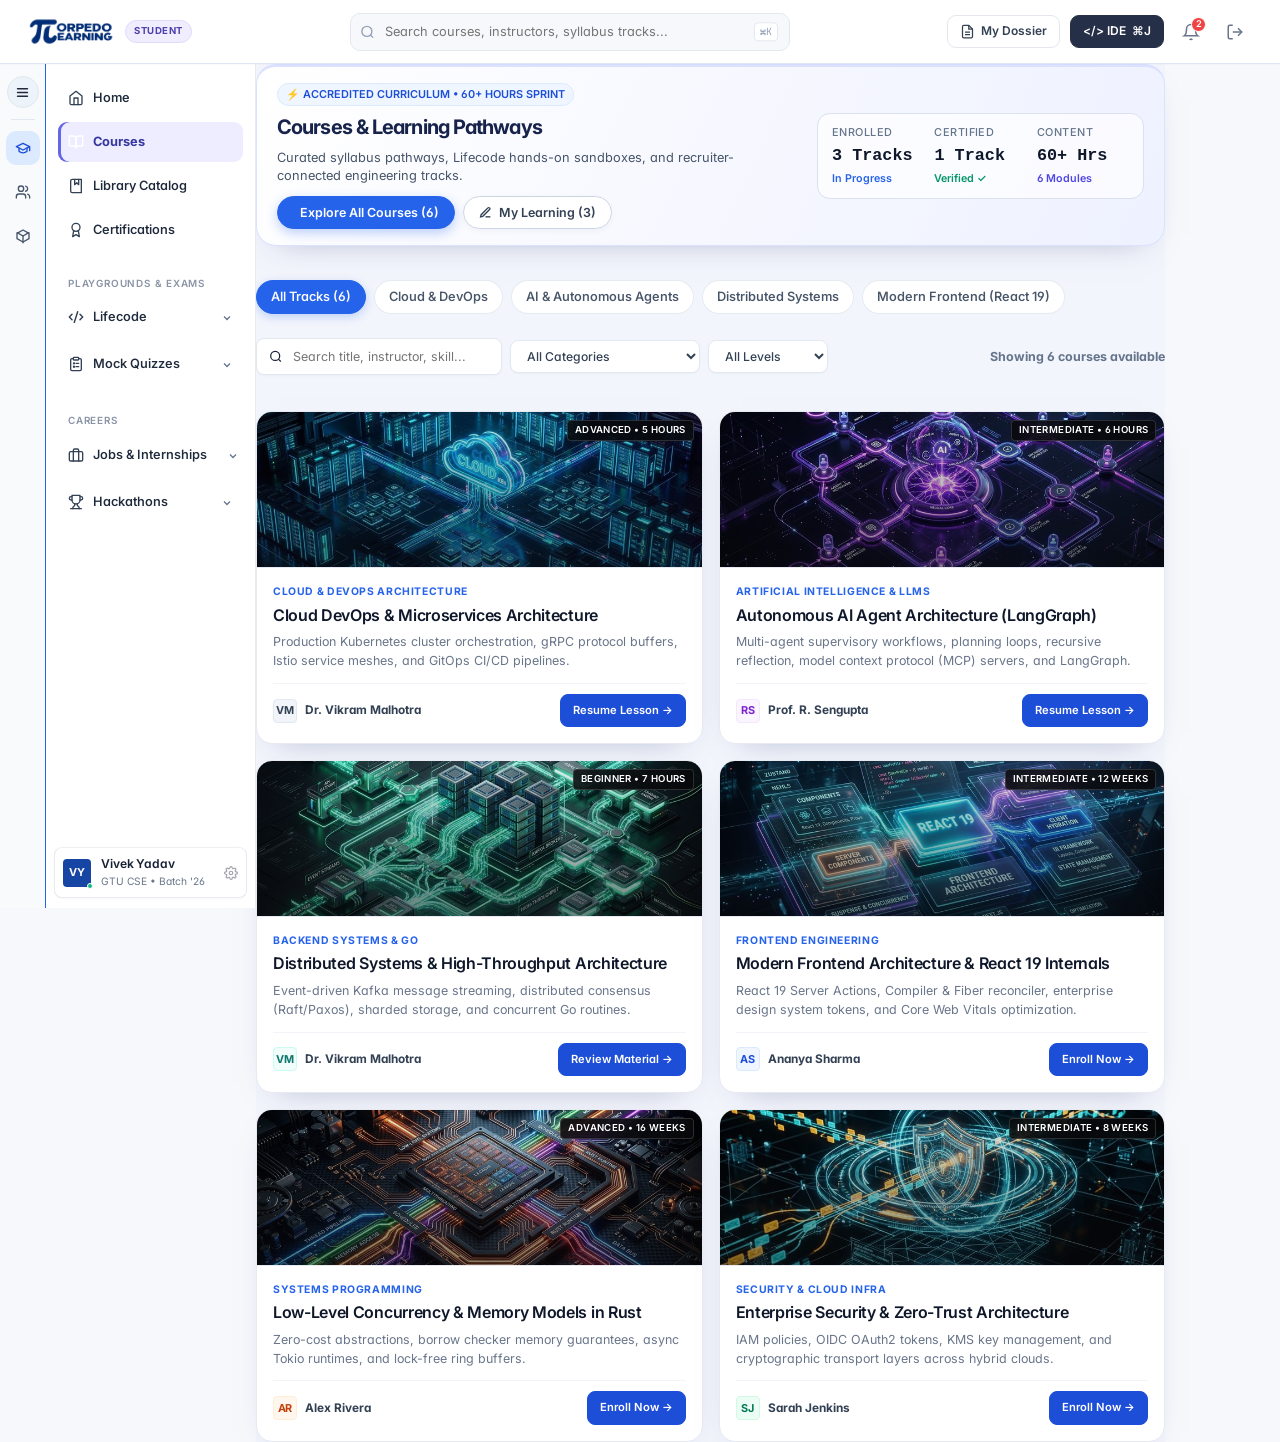
==== commit f350bfeb: "commit" ====
--- a/courses.html
+++ b/courses.html
@@ -109,7 +109,9 @@
       color: #ffffff;
     }
   </style>
-</head>
+  <link rel="stylesheet" href="css/torpedo-refresh.css">
+  <script defer src="js/torpedo-refresh.js"></script>
+<script src="js/platform-bridge.js"></script></head>
 <body>
 
   <!-- App Root Shell -->
--- a/css/portal-layout.css
+++ b/css/portal-layout.css
@@ -8402,8 +8402,6 @@
     grid-template-columns: repeat(2, 1fr);
   }
 }
-
-
 /* ==========================================================================
    JOBS & INTERNSHIPS PLACEMENT PORTAL STYLES
    ========================================================================== */
@@ -11780,3 +11778,210 @@
 .cert-deck-stat-sub.green { color: #059669; }
 .cert-deck-stat-sub.amber { color: #d97706; }
 .cert-deck-stat-sub.purple { color: #7c3aed; }
+
+/* ==========================================================================
+   2026 STUDENT EXPERIENCE REFINEMENT
+   A calm, task-focused visual layer shared by every portal view.
+   ========================================================================== */
+:root {
+  --bg-page: #f7f8fc;
+  --bg-card: #ffffff;
+  --border-card: #e7eaf1;
+  --border-subtle: #f0f2f6;
+  --text-dark: #172033;
+  --text-secondary: #3f4b61;
+  --text-muted: #69758a;
+  --primary-blue: #4f46e5;
+  --primary-blue-hover: #4338ca;
+  --primary-blue-light: #eef2ff;
+  --radius-md: 14px;
+  --radius-lg: 18px;
+  --radius-xl: 22px;
+  --shadow-card: 0 8px 24px rgba(28, 39, 71, 0.055);
+  --shadow-hover: 0 14px 30px rgba(28, 39, 71, 0.10);
+}
+
+body { line-height: 1.55; }
+
+button, input, select, textarea { font: inherit; }
+button:focus-visible, a:focus-visible, input:focus-visible, select:focus-visible, textarea:focus-visible {
+  outline: 3px solid rgba(79, 70, 229, 0.28);
+  outline-offset: 2px;
+}
+
+/* Navigation feels light, not crowded. */
+.global-top-header {
+  height: 64px;
+  padding: 0 28px;
+  border-bottom-color: #e8ebf1;
+  box-shadow: 0 1px 0 rgba(23, 32, 51, 0.02);
+}
+.brand-logo-img { height: 31px; }
+.brand-portal-tag {
+  color: var(--primary-blue);
+  background: var(--primary-blue-light);
+  border-color: #dfe3ff;
+  border-radius: 999px;
+  padding: 3px 8px;
+}
+.header-search-wrap { width: min(440px, 38vw); }
+.header-search-input {
+  height: 38px;
+  background: #f7f8fb;
+  border-color: #e4e7ee;
+  border-radius: 10px;
+  font-size: 0.8rem;
+}
+.header-search-input:focus {
+  background: #fff;
+  border-color: #a5b4fc;
+  box-shadow: 0 0 0 4px rgba(79, 70, 229, 0.09);
+}
+.header-action-btn, .header-icon-badge-btn {
+  border-radius: 9px;
+  border-color: #e4e7ee;
+}
+.header-action-btn.dark-btn { background: #252f47; border-color: #252f47; }
+
+.sidebar-main-panel { background: #fff; }
+.sidebar-nav-link {
+  min-height: 40px;
+  border-radius: 9px;
+  font-size: 0.8rem;
+  font-weight: 550;
+  margin-bottom: 2px;
+}
+.sidebar-nav-link.active {
+  background: var(--primary-blue-light);
+  color: var(--primary-blue);
+  box-shadow: inset 0 0 0 1px #e0e7ff;
+}
+.sidebar-group-header { color: #8a94a6; padding-top: 22px; }
+.sidebar-subnav-item { font-size: 0.76rem; }
+.sidebar-bottom-profile { border-top-color: #eef0f4; }
+.profile-monogram-box { background: linear-gradient(135deg, #4f46e5, #7c3aed); }
+
+/* More breathing room around the content, while retaining the familiar layout. */
+.dashboard-main-view { padding: 32px 36px 44px; gap: 24px; max-width: 1540px; }
+.welcome-greeting-row { margin-bottom: 8px; }
+.welcome-greeting-title { font-size: clamp(1.45rem, 2vw, 1.8rem); letter-spacing: -0.035em; }
+.welcome-greeting-sub { font-size: 0.82rem; margin-top: 5px; }
+.welcome-status-pill { border-radius: 999px; padding: 6px 11px; color: #46516a; }
+.dash-master-layout { gap: 24px; grid-template-columns: minmax(0, 1fr) 320px; }
+.main-content-flow { gap: 24px; }
+.side-widgets-flow { gap: 20px; }
+
+/* Separate the metrics into readable, approachable tiles. */
+.metrics-row-grid {
+  gap: 12px;
+  padding: 0;
+  background: transparent;
+  border: 0;
+  overflow: visible;
+  box-shadow: none;
+}
+.exact-metric-card {
+  min-height: 126px;
+  background: #fff;
+  border: 1px solid var(--border-card);
+  border-radius: 14px;
+  padding: 16px;
+  box-shadow: 0 3px 10px rgba(28, 39, 71, 0.025);
+}
+.exact-metric-card, .exact-metric-card:last-child { border-right: 1px solid var(--border-card); }
+.exact-metric-card:hover { background: #fff; border-color: #c7d2fe; box-shadow: var(--shadow-card); transform: translateY(-2px); }
+.metric-caption-text { font-size: 0.66rem; color: #7b8597; }
+.metric-icon-box { width: 30px; height: 30px; border-radius: 9px; background: #f5f6fc; border-color: #e7eaff; color: var(--primary-blue); }
+.exact-metric-card:hover .metric-icon-box { background: var(--primary-blue); border-color: var(--primary-blue); }
+.metric-number-bold { font-size: 1.65rem; margin: 12px 0 6px; }
+.metric-card-bottom-flex { border-top-color: #f0f2f6; padding-top: 10px; }
+
+/* Common panels and catalogue cards. */
+.continue-learning-card, .widget-card, .quiz-card, .catalog-course-item-card, .job-card-item, .hack-card-item,
+.lc-command-deck, .quiz-command-deck, .courses-command-deck, .cert-command-deck {
+  border-color: var(--border-card);
+  border-radius: 14px;
+  box-shadow: 0 3px 12px rgba(28, 39, 71, 0.035);
+}
+.continue-learning-card, .widget-card { padding: 18px 20px; }
+.section-title-h2, .quiz-card-title, .course-card-title-h3, .job-title-line, .hack-title-line {
+  letter-spacing: -0.02em;
+}
+.catalog-course-item-card:hover, .quiz-card:hover, .job-card-item:hover, .hack-card-item:hover {
+  border-color: #c7d2fe;
+  box-shadow: var(--shadow-hover);
+  transform: translateY(-3px);
+}
+.course-card-top-banner { height: 156px; }
+.course-card-body-content { padding: 16px; }
+.course-card-title-h3 { font-size: 1rem; }
+.course-card-desc-text, .job-desc-snippet { font-size: 0.78rem; line-height: 1.55; }
+.btn-card-launch-course, .btn-start-quiz { border-radius: 8px; padding: 7px 12px; }
+
+/* Filter controls and cards are comfortably tappable on mobile and desktop. */
+.quiz-filter-pill, .filter-pill-btn, .cat-pill-btn, .skill-chip-pill {
+  border-radius: 999px;
+  min-height: 32px;
+  padding-inline: 12px;
+}
+.quiz-filter-pill.active, .cat-pill-btn.active { background: var(--primary-blue); border-color: var(--primary-blue); }
+.quizzes-catalog-grid { gap: 18px; }
+.quiz-card { padding: 20px; }
+.quiz-card-title { font-size: 1rem; }
+.quiz-card-desc { font-size: 0.8rem; line-height: 1.55; }
+.jobs-listings-grid { gap: 16px; }
+.job-card-item { padding: 16px; gap: 11px; }
+.job-title-line { font-size: 0.95rem; }
+.hack-card-item { padding: 16px; }
+
+@media (max-width: 1120px) {
+  .dash-master-layout { grid-template-columns: 1fr; }
+  .dashboard-main-view { padding: 26px 24px 36px; }
+}
+@media (max-width: 760px) {
+  .global-top-header { height: 58px; padding: 0 14px; }
+  .dashboard-main-view { padding: 20px 16px 32px; }
+  .welcome-greeting-row { align-items: flex-start; }
+  .header-action-btn span:not(.kbd-sub), .header-kbd-hint, .header-search-wrap { display: none; }
+  .metrics-row-grid { gap: 10px; }
+  .exact-metric-card { min-height: 112px; padding: 14px; }
+  .course-card-top-banner { height: 142px; }
+}
+@media (prefers-reduced-motion: reduce) {
+  *, *::before, *::after { scroll-behavior: auto !important; transition-duration: 0.01ms !important; animation-duration: 0.01ms !important; animation-iteration-count: 1 !important; }
+}
+
+/* Community workspace: blue-only visual system matching the student portal reference. */
+.portal-nav-badge { margin-left:auto; color:#1d4ed8; background:#dbeafe; }
+.profile-monogram-box { background:#1745a4; }
+.community-stats .xp-value { color:#315bc7; }
+
+/* The rail marks the active section, while the complete portal navigation stays visible. */
+.sidebar-menu-scroll.context-community,
+.sidebar-menu-scroll.context-academic,
+.sidebar-menu-scroll.context-tools {
+  padding-top: 18px;
+}
+.sidebar-menu-scroll.context-community .sidebar-group-header:first-child,
+.sidebar-menu-scroll.context-academic .sidebar-group-header:first-child,
+.sidebar-menu-scroll.context-tools .sidebar-group-header:first-child {
+  padding-top: 8px;
+}
+.community-page { max-width: 1180px; margin: 0 auto; padding: 0 0 44px; }
+.community-hero { min-height: 288px; margin: -32px -36px 24px; padding: 42px 52px 34px; color:#fff; display:flex; justify-content:space-between; gap:28px; align-items:flex-start; background: linear-gradient(112deg,#102a72 0%,#1747a7 54%,#3d72da 100%); position:relative; overflow:hidden; }
+.community-hero::after { display: none !important; content: none !important; }
+.community-hero > * { position:relative; z-index:1; }
+.community-kicker,.article-label { font-size:.66rem; font-weight:800; letter-spacing:.12em; text-transform:uppercase; color:#9ec5ff; }
+.community-hero h1,.simple-page-hero h1 { font-size:clamp(2rem,4vw,3rem); letter-spacing:-.045em; line-height:1.03; margin:16px 0 10px; max-width:670px; }
+.community-hero p,.simple-page-hero p { max-width:650px; color:rgba(255,255,255,.78); line-height:1.6; margin:0; }
+.community-search,.support-search { display:flex; align-items:center; gap:10px; height:44px; width:min(510px,100%); padding:0 16px; margin-top:26px; border-radius:9px; background:rgba(255,255,255,.13); border:1px solid rgba(255,255,255,.22); color:rgba(255,255,255,.7); font-size:.8rem; }
+.community-live-card { display:flex; align-items:center; gap:11px; background:rgba(255,255,255,.14); border:1px solid rgba(255,255,255,.2); padding:14px 18px; border-radius:12px; min-width:210px; }
+.community-live-card small { display:block; font-size:.6rem; font-weight:800; letter-spacing:.06em; color:#a7d7ff; }.community-live-card strong { display:block; margin-top:3px; font-size:.82rem; }.live-dot { width:30px;height:30px;border-radius:9px;background:#67e8c5;box-shadow:0 0 0 5px rgba(103,232,197,.14); }
+.community-stats { display:grid; grid-template-columns:repeat(4,1fr); gap:14px; margin-bottom:28px; }.community-stats>div,.award-summary>div { background:#fff; border:1px solid var(--border-card); border-radius:13px; padding:17px 18px; box-shadow:var(--shadow-card); }.community-stats small,.award-summary small,.blue-panel small { display:block; color:#71809a; font-weight:800; letter-spacing:.08em; font-size:.62rem; }.community-stats strong,.award-summary strong { display:block; margin:12px 0 3px; color:#12234a; font-size:1.55rem; letter-spacing:-.04em; }.community-stats em,.award-summary span { font-style:normal; font-size:.68rem; font-weight:700; color:#7b8ba7; letter-spacing:0; }.community-stats span { color:#7b8ba7; font-size:.7rem; }.community-stats .xp-value { color:#4c2ca1; }
+.community-toolbar { display:flex; justify-content:space-between; gap:14px; align-items:center; margin-bottom:10px; }.community-toolbar>span,.community-result { color:#77839a; font-size:.72rem; }.community-tabs { display:flex; gap:6px; flex-wrap:wrap; padding:5px; background:#fff; border:1px solid var(--border-card); border-radius:11px; }.community-tabs button { border:0; background:transparent; padding:8px 12px; border-radius:8px; color:#53627c; font-size:.72rem; font-weight:700; cursor:pointer; }.community-tabs button.active,.community-tabs button:hover { color:#fff; background:#1645a4; }
+.community-layout { display:grid; grid-template-columns:minmax(0,1fr) 250px; gap:22px; }.community-result { margin:2px 0 14px; }.community-result b { color:#1d4ed8; }.mentor-grid { display:grid; grid-template-columns:repeat(2,minmax(0,1fr)); gap:16px; }.mentor-card { background:#fff; border:1px solid var(--border-card); border-radius:14px; padding:10px; box-shadow:var(--shadow-card); }.mentor-cover { height:106px; border-radius:10px; display:flex; align-items:center; justify-content:center; position:relative; overflow:hidden; }.mentor-cover::before { content:""; position:absolute; inset:-35px; background:radial-gradient(circle at 45% 40%,rgba(255,255,255,.85),transparent 44%); }.blue-cover{background:#dbeafe}.cyan-cover{background:#dff7fb}.mentor-cover span { position:absolute; top:9px; left:10px; background:#fff; color:#2b64c8; border-radius:5px; padding:3px 6px; font-size:.56rem; font-weight:800; }.mentor-cover b { position:relative; display:grid; place-items:center; width:58px; height:58px; border-radius:50%; background:#174594; border:3px solid #fff; color:#fff; font-size:1.15rem; box-shadow:0 0 0 2px #e45a5a; }.mentor-card h3 { margin:15px 8px 2px; color:#14244b; font-size:.95rem; }.mentor-card h3 i { display:inline-block; width:7px;height:7px;background:#2ed2a1;border-radius:50%; margin-left:4px; }.mentor-card>p { margin:0 8px 13px; color:#7b8ba7; font-size:.7rem; }.mentor-meta { display:grid; grid-template-columns:repeat(3,1fr); background:#f7faff; border-radius:8px; padding:9px 7px; gap:5px; text-align:center; }.mentor-meta span { color:#7c8ba5; font-size:.62rem; border-right:1px solid #e3ebf7; }.mentor-meta span:last-child { border:0; }.mentor-meta b { display:block; color:#1b3f8e; font-size:.76rem; }.mentor-card button,.community-empty button { width:100%; margin-top:11px; border:0; border-radius:8px; background:#edf4ff; color:#1d4ed8; padding:9px; font-size:.72rem; font-weight:800; cursor:pointer; }.community-empty { background:#fff; border:1px solid var(--border-card); border-radius:14px; min-height:246px; padding:20px 16px; text-align:center; box-shadow:var(--shadow-card); }.empty-icon { display:grid; place-items:center; width:42px;height:42px; margin:16px auto 12px; border-radius:12px; background:#eff6ff; color:#3b82f6; }.community-empty h3 { margin:0 0 24px; font-size:.9rem; }.community-empty strong { display:block; font-size:.8rem; }.community-empty p { color:#8490a5; font-size:.68rem; line-height:1.5; }.community-empty button { background:#fff; border:1px solid #e1eafb; }
+.simple-page-hero { color:#fff; padding:42px 48px; border-radius:16px; background:linear-gradient(112deg,#102a72,#2059bf 70%,#5287df); margin-bottom:22px; }.primary-blue-btn,.text-blue-btn { border:0; cursor:pointer; font-weight:800; }.primary-blue-btn { background:#fff; color:#1645a4; border-radius:8px; padding:11px 15px; margin-top:22px; }.simple-grid,.award-summary,.article-grid,.support-grid { display:grid; grid-template-columns:repeat(3,1fr); gap:16px; }.blue-panel,.activity-panel,.badge-wall,.article-card,.support-grid article { background:#fff; border:1px solid var(--border-card); border-radius:14px; padding:20px; box-shadow:var(--shadow-card); }.blue-panel strong { display:block; color:#143d8d; margin:13px 0 7px; font-size:1.2rem; }.blue-panel span,.activity-row small,.badge-grid small,.article-card p,.support-grid p { color:#7988a2; font-size:.74rem; line-height:1.5; }.blue-panel.light { background:#eff6ff; }.activity-panel,.badge-wall { margin-top:18px; }.activity-panel h2,.badge-wall h2 { color:#14244b; margin:0 0 16px; font-size:1rem; }.activity-row { display:flex; align-items:center; gap:12px; padding:12px 0; border-top:1px solid #eef2f8; }.activity-row div { flex:1; }.activity-row b,.badge-grid b { display:block; color:#25385c; font-size:.78rem; }.activity-row strong { color:#1d4ed8; font-size:.76rem; }.avatar-chip { display:grid; place-items:center; width:34px;height:34px;border-radius:50%; background:#dbeafe;color:#1d4ed8;font-weight:800;font-size:.65rem; }.award-summary { grid-template-columns:repeat(3,1fr); margin-bottom:18px; }.badge-grid { display:grid; grid-template-columns:repeat(4,1fr); gap:10px; }.badge-grid article { text-align:center; padding:14px 10px; border:1px solid #e5edfa; border-radius:10px; background:#f8fbff; }.badge-grid span { display:block; font-size:1.6rem; color:#2563eb; margin-bottom:9px; }.badge-grid .locked { opacity:.45; }.section-title-row { display:flex; align-items:center; justify-content:space-between; }.text-blue-btn { color:#1d4ed8; background:transparent; padding:0; font-size:.74rem; }.article-grid { grid-template-columns:1.3fr 1fr 1fr; }.article-card { min-height:220px; }.article-card.featured { background:#edf5ff; }.article-card h2,.article-card h3 { color:#14244b; letter-spacing:-.025em; line-height:1.2; }.article-card h2 { font-size:1.35rem; }.article-card h3 { font-size:1rem; }.article-card .text-blue-btn { margin-top:14px; }.support-search { background:#fff; color:#64748b; border-color:#dce6f6; margin-top:24px; }.support-search input { width:100%; border:0; outline:0; background:transparent; color:#263b64; }.support-grid { grid-template-columns:repeat(3,1fr); }.support-grid article>span { display:grid; place-items:center; width:36px;height:36px;border-radius:10px; background:#e7f0ff;color:#1d4ed8; font-size:1.1rem; }.support-grid h3 { color:#14244b; font-size:.95rem; margin:16px 0 7px; }.support-grid .primary-blue-btn { background:#1645a4;color:#fff;margin-top:8px; }
+@media (max-width: 900px) { .community-hero { margin:-26px -24px 24px; padding:34px 28px; }.community-layout{grid-template-columns:1fr}.community-empty{min-height:auto}.community-stats{grid-template-columns:repeat(2,1fr)} }
+@media (max-width: 640px) { .community-page{padding-bottom:28px}.community-hero{margin:-20px -16px 20px;padding:28px 20px;display:block}.community-hero h1,.simple-page-hero h1{font-size:2rem}.community-live-card{margin-top:24px;width:max-content}.community-stats,.mentor-grid,.simple-grid,.award-summary,.article-grid,.support-grid{grid-template-columns:1fr}.community-toolbar{display:block}.community-tabs{overflow-x:auto;flex-wrap:nowrap}.community-tabs button{white-space:nowrap}.simple-page-hero{padding:30px 22px;border-radius:12px}.badge-grid{grid-template-columns:repeat(2,1fr)} }
+.community-stats .xp-value { color:#315bc7; }
+
--- a/css/torpedo-refresh.css
+++ b/css/torpedo-refresh.css
@@ -0,0 +1,453 @@
+/* Shared visual layer for the existing Torpedo screens. */
+:root {
+  --tr-ink: #17234b;
+  --tr-muted: #526081;
+  --tr-accent: #484bc6;
+  --tr-surface: #f3f5fc;
+  --tr-edge: #dfe5f3;
+  --tr-radius: 20px;
+  --tr-shadow: 0 12px 32px -23px #26387380;
+  --tr-night: linear-gradient(125deg, #101936 8%, #202c64 62%, #363680);
+}
+
+:where(a, button, input, select, textarea, summary, [tabindex]):focus-visible {
+  outline: 3px solid #7775ed;
+  outline-offset: 3px;
+}
+
+.tr-kicker {
+  margin: 0 0 14px;
+  color: #a5f1e6;
+  font: 700 .72rem/1.4 Inter, system-ui, sans-serif;
+  letter-spacing: .17em;
+}
+
+.hero-seamless-section {
+  background: radial-gradient(ellipse at 77% 52%, #424195 0%, transparent 45%), var(--tr-night);
+  isolation: isolate;
+  padding-block: clamp(54px, 8vw, 108px);
+}
+.hero-seamless-section::before {
+  content: "";
+  position: absolute;
+  inset: 0;
+  z-index: -1;
+  pointer-events: none;
+  background-image: linear-gradient(#c2c8ff14 1px, transparent 1px), linear-gradient(90deg, #c2c8ff14 1px, transparent 1px);
+  background-size: 44px 44px;
+  mask-image: linear-gradient(90deg, transparent, #000);
+}
+.hero-seamless-section .hero-title {
+  max-width: 12ch;
+  color: #fff;
+  font-size: clamp(2.7rem, 6vw, 5.6rem);
+  line-height: 1;
+  letter-spacing: -.068em;
+}
+.hero-title .highlight-cyan { color: #a5f1e6; }
+.hero-seamless-section .hero-desc { color: #dce3ff; }
+.hero-seamless-section .btn-explore { background: #a5f1e6; color: #132345; border: 1px solid transparent; }
+.hero-seamless-section .tr-secondary-cta { background: #ffffff13; border-color: #b7c2f977; color: #fff; }
+.hero-seamless-section .btn-explore:hover { background: #fff; color: var(--tr-ink); }
+.hero-visual-wrapper { position: relative; }
+.tr-hero-caption {
+  position: absolute;
+  right: 4%;
+  bottom: 4%;
+  background: #111a3aee;
+  border: 1px solid #c1cbff65;
+  color: #fff;
+  font-size: .68rem;
+  font-weight: 750;
+  letter-spacing: .14em;
+  padding: 10px 15px;
+  border-radius: 99px;
+}
+.tr-hero-caption span {
+  display: inline-block;
+  width: 7px;
+  height: 7px;
+  margin-right: 6px;
+  background: #8decdc;
+  border-radius: 50%;
+}
+.why-choose-section { background: var(--tr-surface); }
+.section .section-title { letter-spacing: -.045em; }
+.tr-mobile-menu { display: none; }
+
+:where(.app-body-layout, .dashboard-main-view, .portal-main-canvas, .quizzes-page-wrapper, .app-content-body) {
+  background-color: var(--tr-surface);
+}
+.global-top-header { border-bottom-color: var(--tr-edge); }
+.sidebar-nav-link.active {
+  background: #eeedff;
+  color: #3737a0;
+  box-shadow: inset 3px 0 #6366e5;
+}
+.sidebar-nav-link:hover, .sidebar-subnav-item:hover { background-color: #f0f1ff; }
+.brand-portal-tag { background: #f0edff; border-color: #e0dafa; color: #4e41ac; }
+
+.st-exec-hero,
+.courses-command-deck,
+.cert-command-deck,
+.quiz-command-deck,
+.lc-command-deck,
+.intern-showcase-hero,
+.arena-hero-deck,
+.community-hero,
+.community-hero.mentorship-hero {
+  border-radius: var(--tr-radius);
+  box-shadow: var(--tr-shadow);
+}
+.st-exec-hero {
+  background: url('../assets/learning-orbit.svg') right 6% center / min(45%, 390px) auto no-repeat, var(--tr-night);
+  color: #fff;
+}
+.st-exec-hero .st-exec-hero-heading { color: #fff; }
+.st-exec-hero .st-exec-hero-desc { color: #e0e7ff; }
+.st-exec-hero .st-exec-hero-kicker { color: #a5f1e6; }
+.st-exec-hero .st-exec-hero-copy { position: relative; z-index: 1; }
+.st-exec-hero .st-exec-hero-actions { position: relative; z-index: 1; }
+.st-exec-hero .st-exec-hero-actions .st-btn:not(.secondary) { background: #a5f1e6; color: #17234b; }
+.st-exec-hero .st-exec-hero-actions .st-btn.secondary { background: #fff; color: #202c64; }
+
+:where(.courses-deck-title, .quiz-deck-title, .lc-deck-title, .cert-deck-title, .intern-hero-heading, .arena-hero-title, .community-hero-title) {
+  text-wrap: balance;
+}
+.course-hero-banner-frame, .cert-hero-banner-frame, .quiz-hero-banner-frame, .hack-hero-frame, .lc-hero-banner-frame {
+  border-radius: 17px;
+}
+:where(.catalog-course-item-card, .quiz-card, .feature-box, .st-panel, .job-card-item, .hack-card-item) {
+  transition: border-color .2s ease, box-shadow .2s ease, transform .2s ease;
+}
+@media (hover: hover) {
+  :is(.catalog-course-item-card, .quiz-card, .feature-box, .job-card-item, .hack-card-item):hover {
+    transform: translateY(-3px);
+    box-shadow: 0 14px 34px -18px #36457c85;
+    border-color: #b2baf1;
+  }
+}
+.course-card-thumb-img { transition: transform .45s ease; }
+.catalog-course-item-card:hover .course-card-thumb-img { transform: scale(1.045); }
+
+.login-page-body, .student-onboarding-body {
+  background: radial-gradient(ellipse at 10% 0%, #e5e7ff, transparent 55%), var(--tr-surface);
+}
+.login-page-main { gap: 18px; padding-block: 32px; }
+.tr-login-story {
+  align-self: stretch;
+  width: min(45vw, 470px);
+  max-height: 720px;
+  padding: clamp(22px, 4vw, 44px);
+  border-radius: var(--tr-radius);
+  overflow: hidden;
+  background: var(--tr-night);
+  color: #dce3ff;
+  box-shadow: var(--tr-shadow);
+}
+.tr-login-story h2 {
+  color: #fff;
+  font-size: clamp(2rem, 4vw, 3.8rem);
+  line-height: 1;
+  letter-spacing: -.055em;
+  margin: 18px 0;
+}
+.tr-login-story img { display: block; width: 100%; height: auto; margin-top: 15px; }
+.login-page-main > .compact-login-card, .onboarding-main-card {
+  border: 1px solid var(--tr-edge);
+  border-radius: var(--tr-radius);
+  box-shadow: var(--tr-shadow);
+}
+.login-role-tab.active, .stepper-pill-card.active { border-color: #babcf1; background-color: #f0efff; }
+.onboarding-progress-fill { background: linear-gradient(90deg, #4d54d7, #36a9ad); }
+.onboarding-pane-title { text-wrap: balance; letter-spacing: -.035em; }
+
+.tr-jump-trigger {
+  display: inline-flex;
+  align-items: center;
+  justify-content: center;
+  gap: 6px;
+  padding: 6px 10px;
+  border: 1px solid #dedff8;
+  border-radius: 10px;
+  color: #3d3ca0;
+  background: #f3f2ff;
+  font: 650 12px/1.2 Inter, system-ui, sans-serif;
+  white-space: nowrap;
+  cursor: pointer;
+}
+.tr-jump-dialog {
+  position: fixed;
+  inset: 0;
+  margin: auto;
+  width: min(520px, calc(100vw - 24px));
+  max-height: min(82dvh, 610px);
+  padding: 20px;
+  overflow: auto;
+  border: 1px solid var(--tr-edge);
+  border-radius: var(--tr-radius);
+  color: var(--tr-ink);
+  background: #fff;
+  box-shadow: 0 28px 80px #111a395c;
+}
+.tr-jump-dialog::backdrop { background: #131d43a6; backdrop-filter: blur(4px); }
+.tr-jump-dialog[open] { animation: tr-enter .22s ease both; }
+.tr-jump-heading { display: flex; align-items: center; justify-content: space-between; gap: 12px; margin-bottom: 12px; }
+.tr-jump-heading h2 { margin: 0; font-size: 1.25rem; }
+.tr-jump-dialog input {
+  width: 100%;
+  padding: 11px 13px;
+  border: 1px solid #bcc4de;
+  border-radius: 11px;
+  background: #f8f9fe;
+  color: var(--tr-ink);
+}
+.tr-jump-dialog p { color: var(--tr-muted); margin: 10px 0; font-size: .82rem; }
+.tr-jump-list { display: grid; gap: 4px; padding: 2px; }
+.tr-jump-result {
+  display: flex;
+  justify-content: space-between;
+  align-items: center;
+  gap: 8px;
+  padding: 10px;
+  border: 0;
+  border-radius: 9px;
+  background: #f6f7fc;
+  color: var(--tr-ink);
+  text-align: left;
+  cursor: pointer;
+}
+.tr-jump-result:hover, .tr-jump-result:focus-visible { background: #ebedff; }
+.tr-jump-result small { color: var(--tr-muted); }
+
+@keyframes tr-enter {
+  from { opacity: 0; transform: translateY(8px); }
+  to { opacity: 1; transform: translateY(0); }
+}
+@media (prefers-reduced-motion: no-preference) {
+  .hero-copy-col, .login-page-main > .compact-login-card, .onboarding-step-pane.active,
+  .portal-tab-content.active > :is(.courses-command-deck, .st-page) {
+    animation: tr-enter .34s ease both;
+  }
+}
+@media (max-width: 880px) {
+  .tr-mobile-menu {
+    display: inline-flex;
+    padding: 7px 11px;
+    background: #efefff;
+    color: #33358b;
+    border: 1px solid #dedff8;
+    border-radius: 8px;
+    font-weight: 700;
+    cursor: pointer;
+  }
+  #tr-main-nav .nav-menu { display: none; }
+  #tr-main-nav.tr-open .nav-menu {
+    display: flex;
+    position: absolute;
+    top: 100%;
+    right: 12px;
+    left: 12px;
+    z-index: 20;
+    flex-wrap: wrap;
+    gap: 14px;
+    padding: 15px;
+    border: 1px solid var(--tr-edge);
+    border-radius: 13px;
+    background: #fff;
+    box-shadow: var(--tr-shadow);
+  }
+  #tr-main-nav .dropdown-menu { display: none; }
+  .tr-jump-trigger span { display: none; }
+}
+@media (max-width: 680px) {
+  .tr-login-story { display: none; }
+  .login-page-main { padding: 22px 12px; }
+  .login-page-body .nav-container > div > span { display: none; }
+  .st-exec-hero { background: var(--tr-night); }
+  .tr-hero-caption { bottom: 1%; right: 1%; }
+}
+@media (prefers-reduced-motion: reduce) {
+  .tr-jump-dialog[open], .portal-tab-content.active { animation: none; }
+  .course-card-thumb-img, .catalog-course-item-card, .quiz-card, .feature-box, .job-card-item, .hack-card-item { transition: none; }
+  .catalog-course-item-card:hover, .quiz-card:hover, .feature-box:hover, .job-card-item:hover, .hack-card-item:hover,
+  .catalog-course-item-card:hover .course-card-thumb-img { transform: none; }
+}
+
+.st-exec-hero {
+  min-height: 198px;
+  padding: clamp(18px, 3vw, 32px);
+  justify-content: center;
+  flex-direction: column;
+  align-items: flex-start;
+  gap: 14px;
+}
+.st-exec-hero-heading { font-size: clamp(1.35rem, 2.4vw, 2.05rem); line-height: 1.1; }
+.st-exec-hero-actions { flex-wrap: wrap; }
+.st-exec-title { letter-spacing: -.04em; }
+.st-panel, .community-stat-card { border-color: var(--tr-edge); box-shadow: var(--tr-shadow); }
+@media (max-width: 680px) {
+  .st-exec-hero-copy { max-width: 100%; }
+}
+
+.courses-command-deck { background: linear-gradient(115deg, #fff, #eef1ff); border-color: #dbe2ff; }
+.cert-command-deck { background: linear-gradient(115deg, #fff, #f4efff); border-color: #e7dcfb; }
+.quiz-command-deck { background: linear-gradient(115deg, #fff, #e8f8f4); border-color: #d2ede6; }
+.intern-showcase-hero { background: linear-gradient(115deg, #fff, #edf4ff); border-color: #dce7f6; }
+.arena-hero-deck { background: radial-gradient(ellipse at 90% 5%, #502b57, transparent 62%), var(--tr-night); }
+:is(.courses-deck-stats, .quiz-deck-stats, .cert-deck-stats) {
+  border-color: #dce1f0;
+  background: #ffffffb8;
+  border-radius: 13px;
+}
+:is(.courses-deck-title, .quiz-deck-title, .cert-deck-title, .intern-hero-heading) { color: var(--tr-ink); }
+:is(.courses-deck-title, .quiz-deck-title, .cert-deck-title, .lc-deck-title, .arena-hero-title, .intern-hero-heading) {
+  letter-spacing: -.045em;
+}
+.catalog-course-item-card, .quiz-card, .job-card-item, .hack-card-item, .cert-item-card {
+  border-radius: 16px;
+  box-shadow: var(--tr-shadow);
+}
+.community-hero .hero-glass-preview-card { border-radius: 16px; }
+.auth-card-brand-panel { background-color: #1c285a; }
+@media (max-width: 640px) {
+  .onboarding-header-inner { flex-wrap: wrap; justify-content: space-between; gap: 8px; }
+  #top-step-title { order: 1; width: 100%; }
+  .onboarding-header-inner .onboarding-role-pill { display: none; }
+}
+@media (max-width: 440px) {
+  #site-header .nav-container { gap: 8px; }
+  #site-header .brand-logo-img { max-width: 110px; object-fit: contain; }
+  #site-header .nav-actions { gap: 8px; }
+  #site-header .btn-pill-sm { padding-inline: 10px; white-space: nowrap; }
+}
+
+/* Community navigation, illustrated headers and reading list. */
+.tr-community-nav {
+  display: flex;
+  flex-wrap: wrap;
+  align-items: center;
+  gap: 4px;
+  padding: 6px;
+  margin-bottom: 14px;
+  background: #fff;
+  border: 1px solid var(--tr-edge);
+  border-radius: 13px;
+}
+.tr-community-nav span {
+  padding: 6px 10px;
+  color: var(--tr-ink);
+  font-size: .8rem;
+  font-weight: 800;
+}
+.tr-community-nav a {
+  padding: 8px 11px;
+  color: var(--tr-muted);
+  border-radius: 8px;
+  text-decoration: none;
+  font-size: .78rem;
+  font-weight: 650;
+}
+.tr-community-nav a:hover,
+.tr-community-nav a[aria-current="page"] { background: #eceeff; color: #3739a0; }
+
+.community-page { --tr-community-glow: #403779; --tr-community-art: #c6bbff; }
+#tab-view-referrals { --tr-community-glow: #27555b; --tr-community-art: #9df5de; }
+#tab-view-awards { --tr-community-glow: #68415f; --tr-community-art: #ffd59e; }
+#tab-view-insights { --tr-community-glow: #334b8d; --tr-community-art: #b6d6ff; }
+#tab-view-support { --tr-community-glow: #265163; --tr-community-art: #a1ebff; }
+#tab-view-workspaces { --tr-community-glow: #4e3b85; --tr-community-art: #e0c7ff; }
+/* Keep text on its own dark panel so every photo crop stays readable. */
+.community-page.portal-tab-content.active { animation: none; }
+.community-page .community-hero {
+  position: relative;
+  isolation: isolate;
+  display: grid;
+  grid-template-columns: minmax(0, 1.2fr) minmax(0, 1fr);
+  align-items: center;
+  gap: 0;
+  min-height: 260px;
+  padding: 0;
+  margin: 0 0 22px;
+  overflow: hidden;
+  background: radial-gradient(ellipse at 12% 0%, var(--tr-community-glow), transparent 85%), #141f46;
+  border: 1px solid #ffffff20;
+  box-shadow: var(--tr-shadow);
+}
+.tr-community-copy {
+  grid-column: 1;
+  grid-row: 1;
+  min-width: 0;
+  padding: clamp(22px, 3.4vw, 42px);
+}
+.tr-community-photo {
+  grid-column: 2;
+  grid-row: 1;
+  position: absolute;
+  inset: 0;
+  width: 100%;
+  height: 100%;
+  object-fit: cover;
+  object-position: 59% center;
+}
+#tab-view-mentorships .tr-community-photo,
+#tab-view-referrals .tr-community-photo { object-position: center; }
+#tab-view-awards .tr-community-photo { object-position: 72% center; }
+.community-page .community-hero-badge { color: var(--tr-community-art); background: #ffffff14; border-color: #ffffff30; }
+.community-page .community-hero-title {
+  color: #fff;
+  font-size: clamp(1.8rem, 4vw, 3.35rem);
+  line-height: 1.05;
+  letter-spacing: -.052em;
+  text-wrap: wrap;
+}
+.community-page .community-hero-subtitle { color: #dfe6fc; max-width: 56ch; }
+.community-page .community-hero .st-btn:not(.secondary) { background: var(--tr-community-art); color: #17234b; }
+.community-page .community-toolbar-row { gap: 10px; flex-wrap: wrap; }
+.community-page .category-pill-btn { min-height: 36px; border-radius: 999px; }
+.community-page .category-pill-btn.active { background: #4447b6; border-color: #4447b6; color: #fff; }
+.community-page :is(.mentor-profile-card, .blog-article-card, .support-channel-card, .award-badge-card,
+  .workspace-card, .referral-step-card, .awards-summary-card) {
+  border-radius: 16px;
+  border-color: var(--tr-edge);
+  box-shadow: var(--tr-shadow);
+}
+.tr-community-status { margin: 0 0 12px; color: var(--tr-muted); font-size: .82rem; }
+.tr-bookmark {
+  display: inline-grid;
+  place-items: center;
+  min-width: 36px;
+  min-height: 36px;
+  border: 1px solid #dce0f3;
+  border-radius: 9px;
+  background: #fff;
+  color: #4347a6;
+  cursor: pointer;
+}
+.tr-bookmark:hover, .tr-bookmark[aria-pressed="true"] { background: #eeedff; }
+.tr-bookmark[aria-pressed="true"] svg { fill: #a9a5fa; }
+.community-page .faq-answer-body[hidden] { display: none; }
+@media (max-width: 760px) {
+  .community-page .community-hero {
+    grid-template-columns: minmax(0, 1fr);
+    min-height: 0;
+  }
+  .tr-community-photo {
+    grid-column: 1;
+    grid-row: 1;
+    position: static;
+    height: clamp(135px, 34vw, 210px);
+  }
+  .tr-community-copy { grid-row: 2; }
+  .community-page .community-hero-search { max-width: 100%; min-width: 0 !important; }
+}
+@media (max-width: 640px) {
+  .tr-community-nav span { flex-basis: 100%; }
+  .tr-community-nav a { flex: 1 1 29%; text-align: center; }
+}
+.community-page .community-hero-search input { min-width: 0; }
+#st-dialog:has(.st-lesson-layout) {width: min(1200px,96vw);max-width:96vw;height:90dvh;max-height:94dvh;}
+#st-dialog .st-lesson-layout {display:grid;grid-template-columns:250px minmax(0,1fr);gap:28px;}
+#st-dialog .st-reading {max-width:760px;font-size:16px;line-height:1.8;}
+#st-dialog .st-lesson-nav button {padding:16px;text-align:left;}
+@media(max-width:700px){#st-dialog .st-lesson-layout{grid-template-columns:1fr;}#st-dialog .st-lesson-nav{display:flex;overflow:auto;}#st-dialog .st-lesson-nav button{min-width:180px;}}
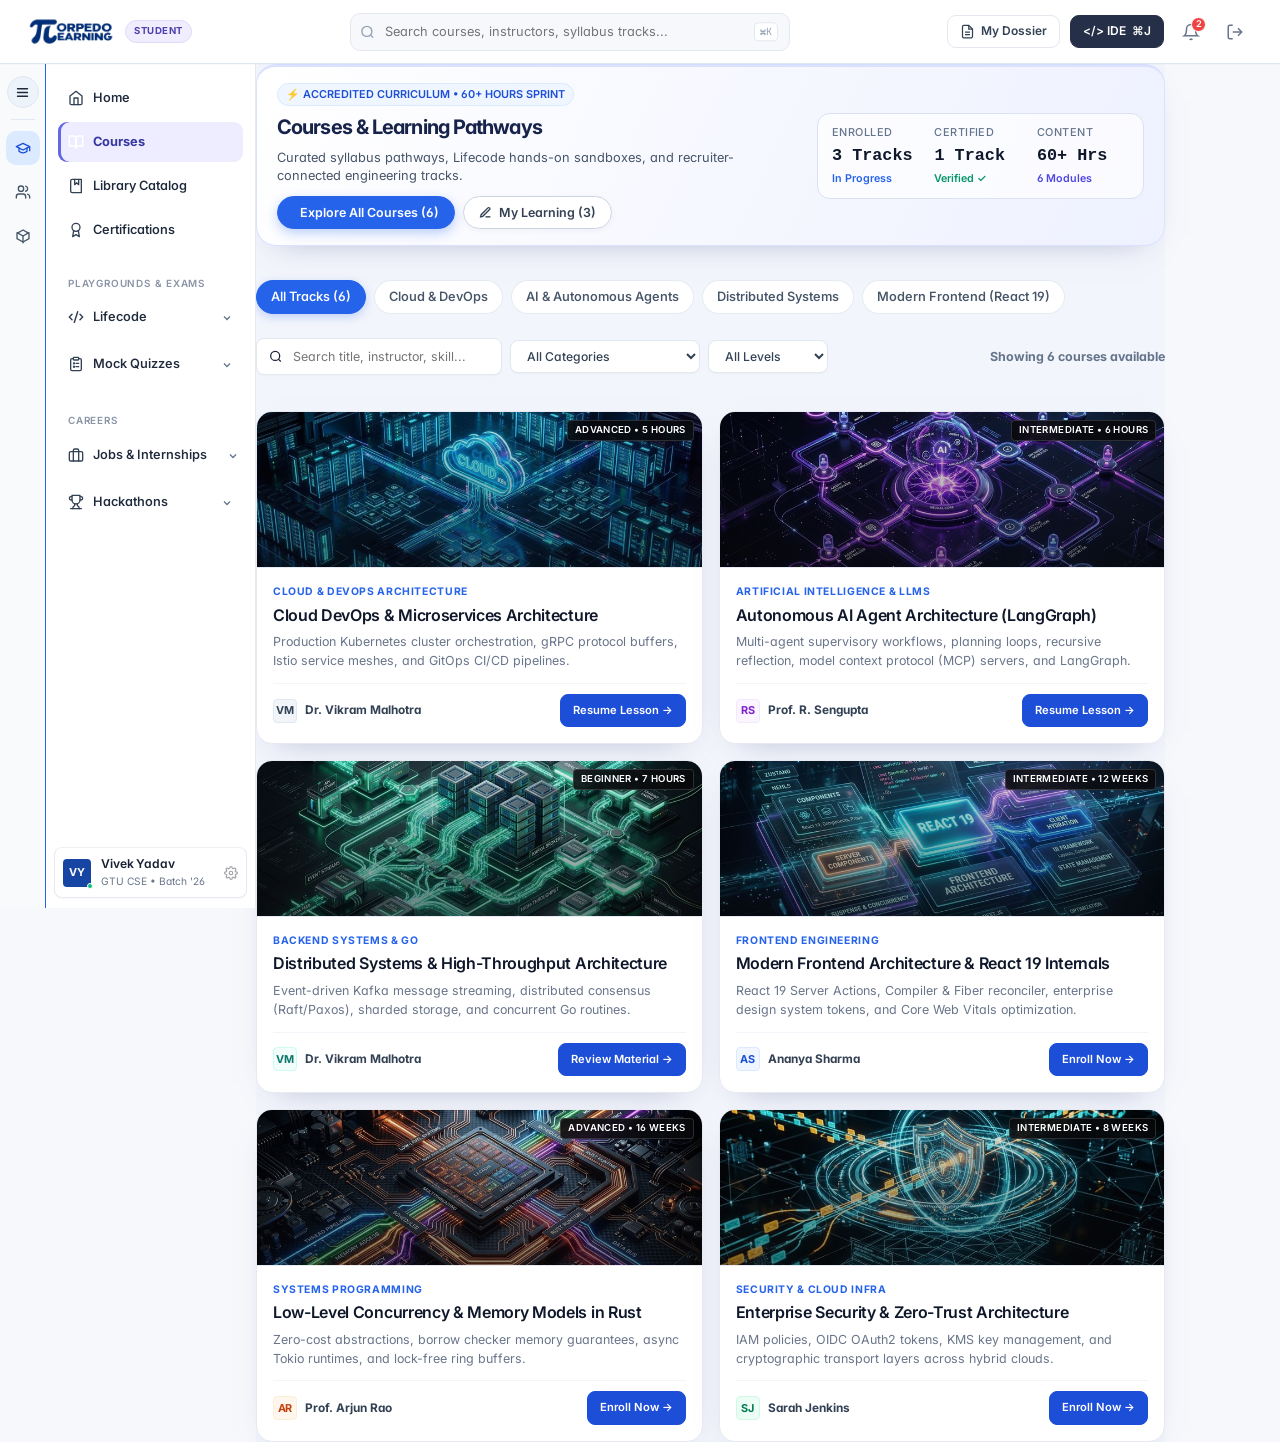
==== commit 2181937b: "feat(backend): remove redundant login.html, purge dummy data, wire live PHP & SQLite backend APIs" ====
--- a/courses.html
+++ b/courses.html
@@ -581,7 +581,7 @@
                 <div class="course-card-instructor-meta">
                   <div class="instructor-left-block">
                     <span class="instructor-monogram orange">AR</span>
-                    <span class="instructor-name-label">Alex Rivera</span>
+                    <span class="instructor-name-label">Prof. Arjun Rao</span>
                   </div>
                   <button type="button" class="btn-card-launch-course" onclick="enrollCourseItem(this, 'Rust Systems Concurrency')">
                     Enroll Now &rarr;
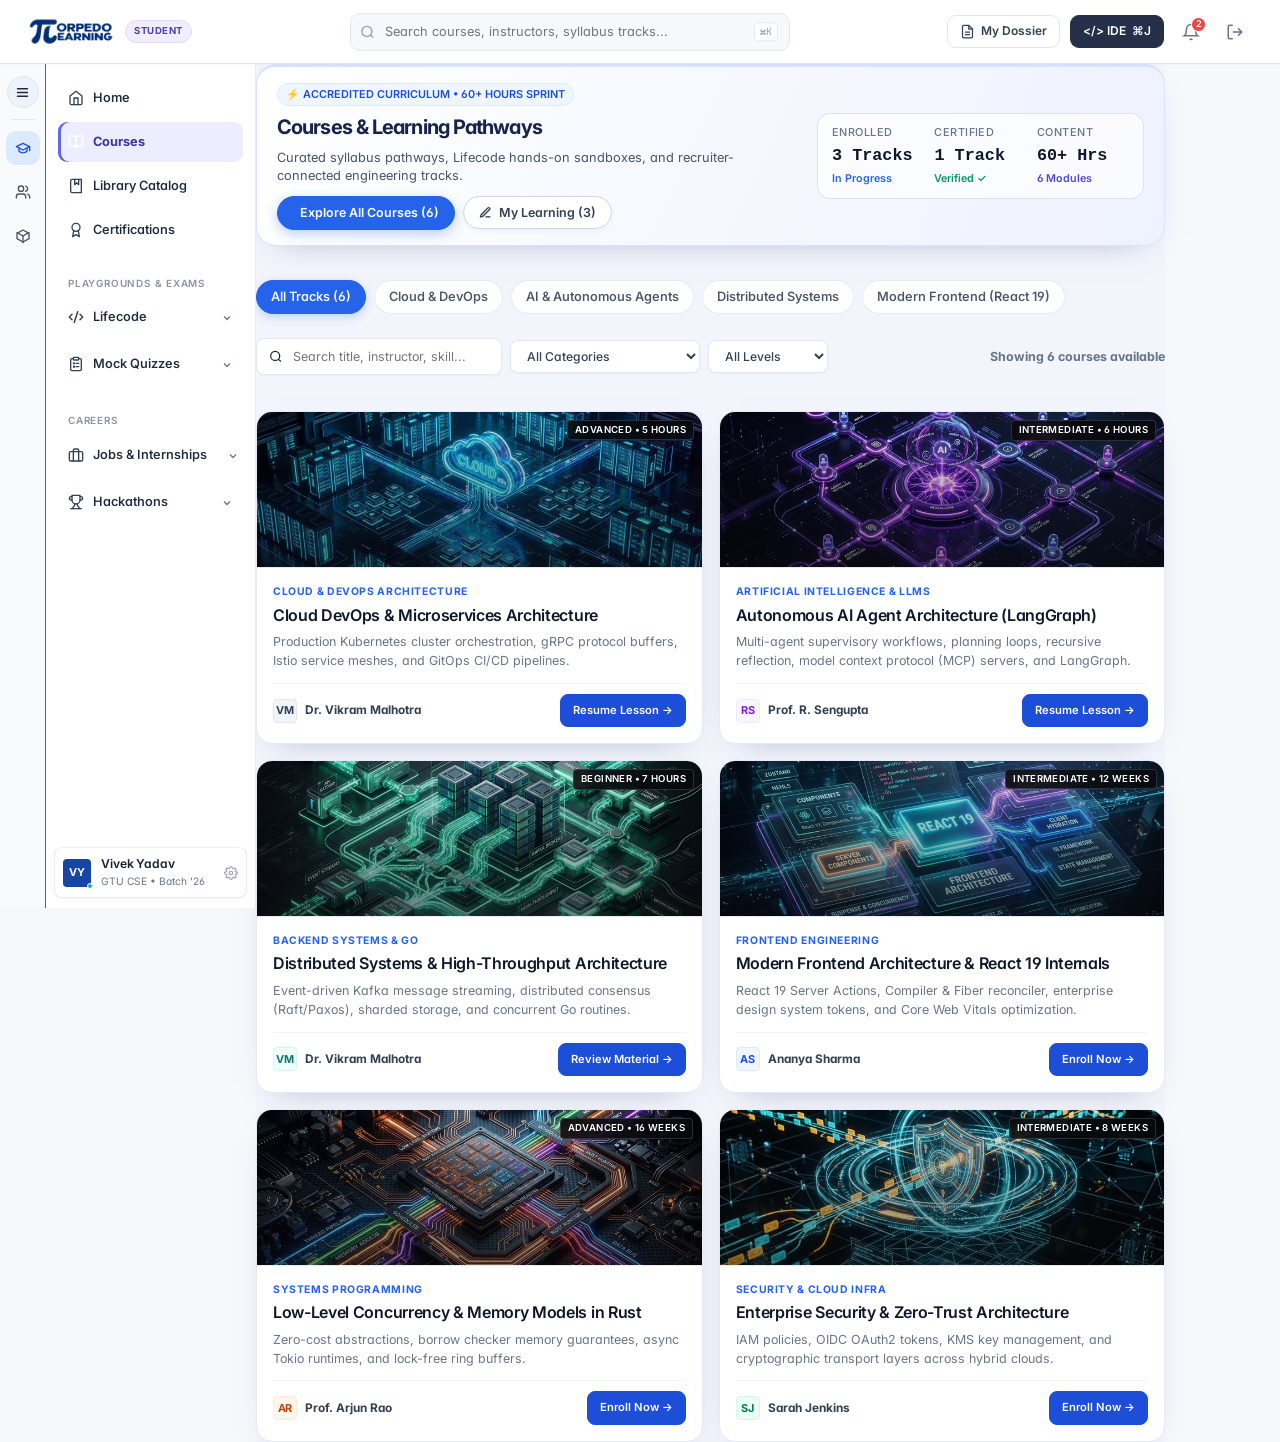
==== commit 81f383be: "feat(backend): interconnect all portals (Super Admin, Recruiter ATS, Faculty, Courses) with live SQL" ====
--- a/courses.html
+++ b/courses.html
@@ -852,7 +852,8 @@
       if (countEl) countEl.textContent = `Showing ${visible} courses available`;
     }
 
-    function enrollCourseItem(btn, courseName) {
+    async function enrollCourseItem(btn, courseName, courseId = null) {
+      const cId = courseId || courseName.toLowerCase().replace(/[^a-z0-9]/g, '-').slice(0, 20);
       if (btn) {
         btn.textContent = 'Resume Lesson →';
         btn.onclick = () => openCoursePlayerModal(courseName);
@@ -861,8 +862,45 @@
       if (card) {
         card.setAttribute('data-enrolled', 'true');
       }
+
+      // Sync enrollment to backend SQLite
+      try {
+        const u = JSON.parse(localStorage.getItem('torpedo_user') || '{}');
+        const email = u.email || 'vivek.hr362007@gmail.com';
+        if (window.TorpedoAPI && window.TorpedoAPI.enrollCourse) {
+          await window.TorpedoAPI.enrollCourse(email, cId);
+        }
+      } catch (err) {
+        console.warn('Backend enrollment note:', err);
+      }
+
       showToast(`Enrolled in ${courseName}! Added to your My Learning tab.`, 'success');
     }
+
+    // Sync enrolled tracks from backend on load
+    document.addEventListener('DOMContentLoaded', async () => {
+      try {
+        const u = JSON.parse(localStorage.getItem('torpedo_user') || '{}');
+        const email = u.email || 'vivek.hr362007@gmail.com';
+        if (window.TorpedoAPI && window.TorpedoAPI.getUserEnrollments) {
+          const res = await window.TorpedoAPI.getUserEnrollments(email);
+          if (res && res.success && Array.isArray(res.enrollments)) {
+            const enrolledIds = res.enrollments.map(e => e.course_id.toLowerCase());
+            document.querySelectorAll('.catalog-course-item-card').forEach(card => {
+              const title = card.querySelector('.course-card-title-h3')?.textContent || '';
+              const btn = card.querySelector('.btn-card-launch-course');
+              if (enrolledIds.some(id => title.toLowerCase().includes(id) || id.includes('c1') || card.getAttribute('data-enrolled') === 'true')) {
+                card.setAttribute('data-enrolled', 'true');
+                if (btn && btn.textContent.includes('Enroll')) {
+                  btn.textContent = 'Resume Lesson →';
+                  btn.onclick = () => openCoursePlayerModal(title);
+                }
+              }
+            });
+          }
+        }
+      } catch (e) {}
+    });
 
     function openCoursePlayerModal(title) {
       const modal = document.getElementById('course-player-modal');
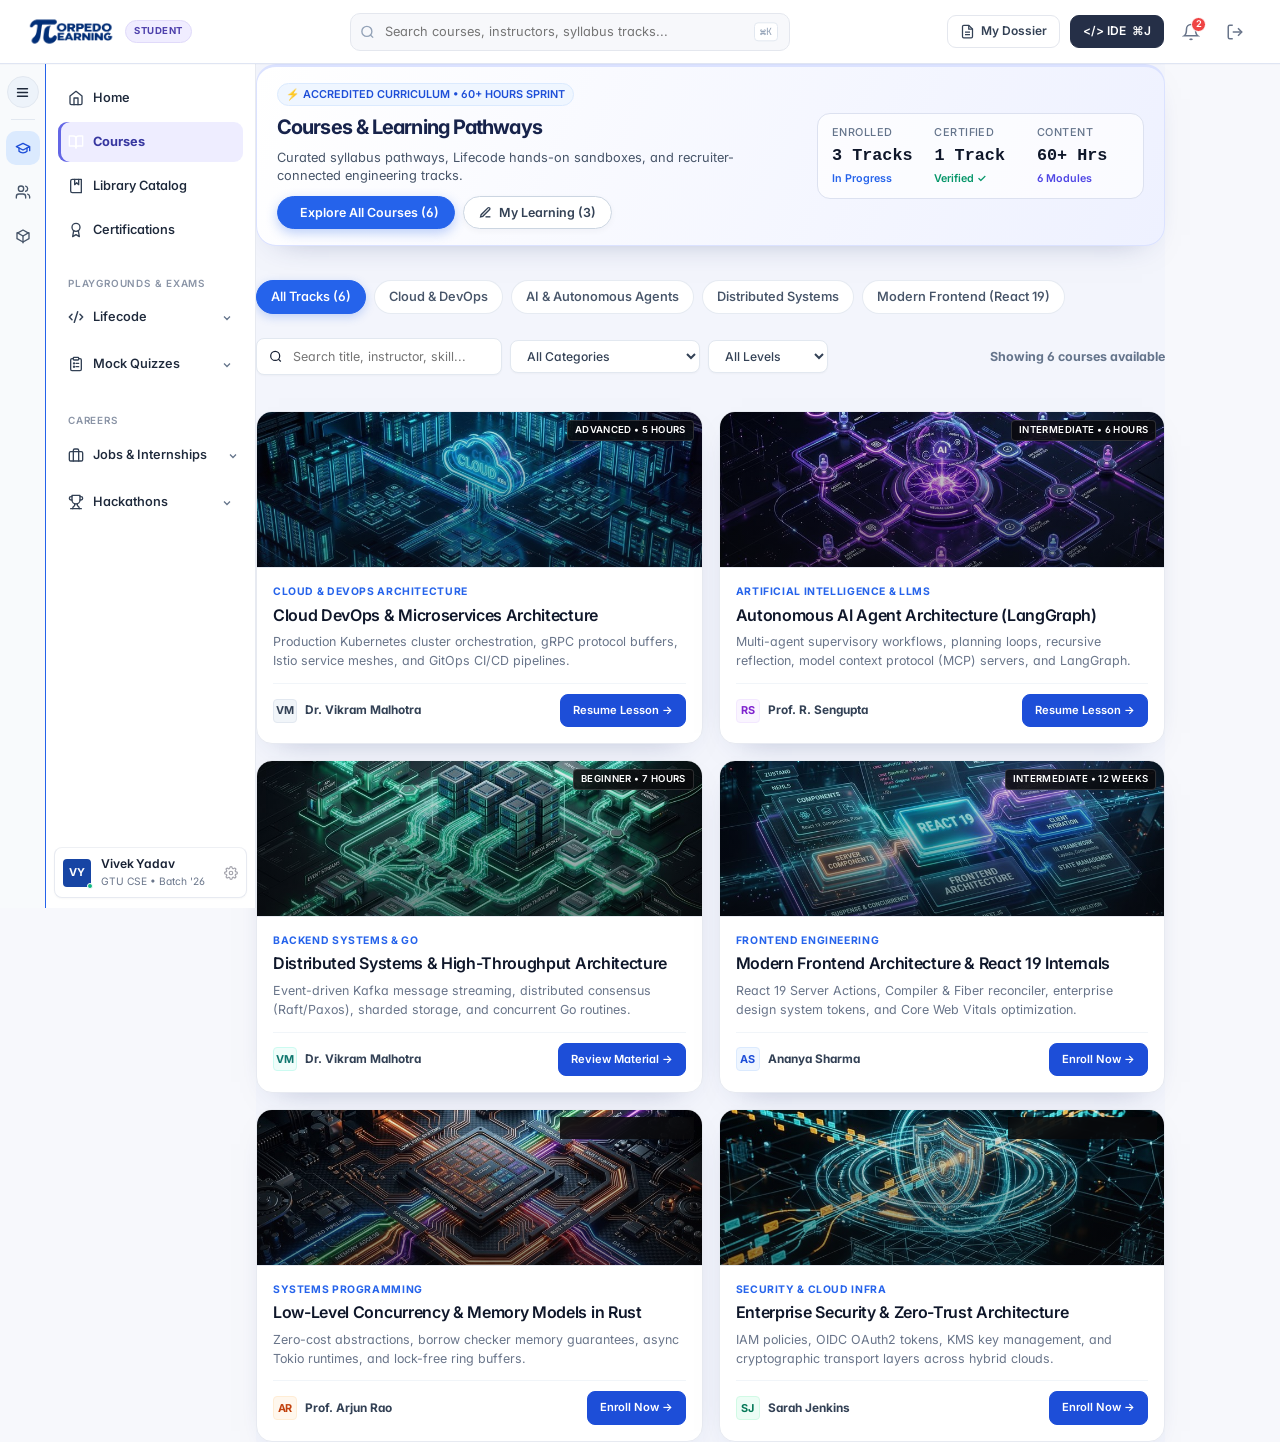
==== commit 8efd4d77: "feat(production): live email OTP verification, Google OAuth portal redirect, strict profile validati" ====
--- a/courses.html
+++ b/courses.html
@@ -1,16 +1,20 @@
 <!DOCTYPE html>
 <html lang="en">
+
 <head>
   <meta charset="UTF-8">
   <meta name="viewport" content="width=device-width, initial-scale=1.0">
   <title>Courses Catalog &amp; Career Pathways | Torpedo Learning</title>
-  <meta name="description" content="Browse industry-accredited courses, in-browser Lifecode sandboxes, and recruiter-connected syllabus pathways at Torpedo Learning.">
+  <meta name="description"
+    content="Browse industry-accredited courses, in-browser Lifecode sandboxes, and recruiter-connected syllabus pathways at Torpedo Learning.">
   <link rel="icon" type="image/png" href="assets/LOGO.png">
 
   <!-- Inter Inter, Plus Jakarta Sans, Outfit & JetBrains Mono JetBrains Mono Fonts -->
   <link rel="preconnect" href="https://fonts.googleapis.com">
   <link rel="preconnect" href="https://fonts.gstatic.com" crossorigin>
-  <link href="https://fonts.googleapis.com/css2?family=Inter:wght@400;500;600;700&family=JetBrains+Mono:wght@400;500;600&display=swap" rel="stylesheet">
+  <link
+    href="https://fonts.googleapis.com/css2?family=Inter:wght@400;500;600;700&family=JetBrains+Mono:wght@400;500;600&display=swap"
+    rel="stylesheet">
 
   <!-- Master Portal Layout CSS -->
   <link rel="stylesheet" href="css/portal-layout.css?v=courses_v4">
@@ -94,8 +98,15 @@
     }
 
     @keyframes modalFadeIn {
-      from { opacity: 0; transform: scale(0.96) translateY(10px); }
-      to { opacity: 1; transform: scale(1) translateY(0); }
+      from {
+        opacity: 0;
+        transform: scale(0.96) translateY(10px);
+      }
+
+      to {
+        opacity: 1;
+        transform: scale(1) translateY(0);
+      }
     }
 
     .course-player-video-box {
@@ -111,7 +122,9 @@
   </style>
   <link rel="stylesheet" href="css/torpedo-refresh.css">
   <script defer src="js/torpedo-refresh.js"></script>
-<script src="js/platform-bridge.js"></script></head>
+  <script src="js/platform-bridge.js"></script>
+</head>
+
 <body>
 
   <!-- App Root Shell -->
@@ -121,11 +134,17 @@
          1. TOP GLOBAL HEADER (56px) - Matching Student Portal Dashboard
          ================================================================== -->
     <header class="global-top-header">
-      
+
       <!-- Brand Logo Left -->
       <div class="header-left-brand">
-        <button type="button" class="header-mobile-toggle" onclick="toggleMobileSidebar()" title="Toggle Navigation Menu" aria-label="Toggle Navigation Menu">
-          <svg width="20" height="20" viewBox="0 0 24 24" fill="none" stroke="currentColor" stroke-width="2.2" stroke-linecap="round"><line x1="4" x2="20" y1="6" y2="6"/><line x1="4" x2="20" y1="12" y2="12"/><line x1="4" x2="20" y1="18" y2="18"/></svg>
+        <button type="button" class="header-mobile-toggle" onclick="toggleMobileSidebar()"
+          title="Toggle Navigation Menu" aria-label="Toggle Navigation Menu">
+          <svg width="20" height="20" viewBox="0 0 24 24" fill="none" stroke="currentColor" stroke-width="2.2"
+            stroke-linecap="round">
+            <line x1="4" x2="20" y1="6" y2="6" />
+            <line x1="4" x2="20" y1="12" y2="12" />
+            <line x1="4" x2="20" y1="18" y2="18" />
+          </svg>
         </button>
         <a href="dashboard.html" class="brand-logo-wrap" title="Torpedo Student Portal">
           <img src="assets/LOGO.png" alt="Torpedo Learning Logo" class="brand-logo-img">
@@ -135,16 +154,27 @@
 
       <!-- Center Search Pill -->
       <div class="header-search-wrap">
-        <svg class="header-search-icon" width="15" height="15" viewBox="0 0 24 24" fill="none" stroke="currentColor" stroke-width="2.2"><circle cx="11" cy="11" r="8"/><line x1="21" y1="21" x2="16.65" y2="16.65"/></svg>
-        <input type="text" class="header-search-input" placeholder="Search courses, instructors, syllabus tracks..." id="portal-search-input" oninput="onHeaderSearch(this.value)">
+        <svg class="header-search-icon" width="15" height="15" viewBox="0 0 24 24" fill="none" stroke="currentColor"
+          stroke-width="2.2">
+          <circle cx="11" cy="11" r="8" />
+          <line x1="21" y1="21" x2="16.65" y2="16.65" />
+        </svg>
+        <input type="text" class="header-search-input" placeholder="Search courses, instructors, syllabus tracks..."
+          id="portal-search-input" oninput="onHeaderSearch(this.value)">
         <span class="header-kbd-hint">⌘K</span>
       </div>
 
       <!-- Right Header Actions -->
       <div class="header-right-actions">
         <!-- My Dossier Button -->
-        <button type="button" class="header-action-btn" onclick="openStudentDossierModal()" title="View Student Academic Records">
-          <svg width="15" height="15" viewBox="0 0 24 24" fill="none" stroke="currentColor" stroke-width="2"><path d="M14 2H6a2 2 0 0 0-2 2v16a2 2 0 0 0 2 2h12a2 2 0 0 0 2-2V8z"/><polyline points="14 2 14 8 20 8"/><line x1="16" y1="13" x2="8" y2="13"/><line x1="16" y1="17" x2="8" y2="17"/></svg>
+        <button type="button" class="header-action-btn" onclick="openStudentDossierModal()"
+          title="View Student Academic Records">
+          <svg width="15" height="15" viewBox="0 0 24 24" fill="none" stroke="currentColor" stroke-width="2">
+            <path d="M14 2H6a2 2 0 0 0-2 2v16a2 2 0 0 0 2 2h12a2 2 0 0 0 2-2V8z" />
+            <polyline points="14 2 14 8 20 8" />
+            <line x1="16" y1="13" x2="8" y2="13" />
+            <line x1="16" y1="17" x2="8" y2="17" />
+          </svg>
           <span>My Dossier</span>
         </button>
 
@@ -155,14 +185,22 @@
         </a>
 
         <!-- Notification Bell -->
-        <div class="header-icon-badge-btn" onclick="showToast('Notification: 2 New Course Video Lessons Available', 'info')" title="Notifications">
-          <svg width="18" height="18" viewBox="0 0 24 24" fill="none" stroke="currentColor" stroke-width="2"><path d="M18 8A6 6 0 0 0 6 8c0 7-3 9-3 9h18s-3-2-3-9"/><path d="M13.73 21a2 2 0 0 1-3.46 0"/></svg>
+        <div class="header-icon-badge-btn"
+          onclick="showToast('Notification: 2 New Course Video Lessons Available', 'info')" title="Notifications">
+          <svg width="18" height="18" viewBox="0 0 24 24" fill="none" stroke="currentColor" stroke-width="2">
+            <path d="M18 8A6 6 0 0 0 6 8c0 7-3 9-3 9h18s-3-2-3-9" />
+            <path d="M13.73 21a2 2 0 0 1-3.46 0" />
+          </svg>
           <span class="icon-badge-num">2</span>
         </div>
 
         <!-- Logout -->
         <a href="index.html" class="header-icon-badge-btn" title="Sign Out">
-          <svg width="18" height="18" viewBox="0 0 24 24" fill="none" stroke="currentColor" stroke-width="2"><path d="M9 21H5a2 2 0 0 1-2-2V5a2 2 0 0 1 2-2h4"/><polyline points="16 17 21 12 16 7"/><line x1="21" y1="12" x2="9" y2="12"/></svg>
+          <svg width="18" height="18" viewBox="0 0 24 24" fill="none" stroke="currentColor" stroke-width="2">
+            <path d="M9 21H5a2 2 0 0 1-2-2V5a2 2 0 0 1 2-2h4" />
+            <polyline points="16 17 21 12 16 7" />
+            <line x1="21" y1="12" x2="9" y2="12" />
+          </svg>
         </a>
       </div>
     </header>
@@ -171,42 +209,52 @@
          2. APP BODY LAYOUT: LEFT SIDEBAR + COURSES WORKSPACE
          ================================================================== -->
     <div class="app-body-layout">
-      
+
       <!-- DUAL-PANE SIDEBAR ON LEFT-HAND SIDE (Exact Portal Structure) -->
       <aside class="single-main-sidebar has-rail" id="student-portal-sidebar">
         <!-- 1. Left Mini-Rail -->
         <div class="sidebar-icon-rail">
           <!-- Hamburger Button -->
-          <button type="button" class="rail-btn rail-hamburger" id="rail-toggle-btn" onclick="toggleSidebarMenuExpand()" title="Toggle Sidebar Menu">
-            <svg width="18" height="18" viewBox="0 0 24 24" fill="none" stroke="currentColor" stroke-width="2.2" stroke-linecap="round"><line x1="4" x2="20" y1="6" y2="6"/><line x1="4" x2="20" y1="12" y2="12"/><line x1="4" x2="20" y1="18" y2="18"/></svg>
+          <button type="button" class="rail-btn rail-hamburger" id="rail-toggle-btn" onclick="toggleSidebarMenuExpand()"
+            title="Toggle Sidebar Menu">
+            <svg width="18" height="18" viewBox="0 0 24 24" fill="none" stroke="currentColor" stroke-width="2.2"
+              stroke-linecap="round">
+              <line x1="4" x2="20" y1="6" y2="6" />
+              <line x1="4" x2="20" y1="12" y2="12" />
+              <line x1="4" x2="20" y1="18" y2="18" />
+            </svg>
           </button>
 
           <div class="rail-divider"></div>
 
           <!-- Academic / Cap (Active) -->
           <a href="courses.html" class="rail-item active" title="Courses &amp; Academic Track">
-            <svg width="20" height="20" viewBox="0 0 24 24" fill="none" stroke="currentColor" stroke-width="2" stroke-linecap="round" stroke-linejoin="round">
-              <path d="M22 10v6M2 10l10-5 10 5-10 5z"/>
-              <path d="M6 12v5c3 3 9 3 12 0v-5"/>
+            <svg width="20" height="20" viewBox="0 0 24 24" fill="none" stroke="currentColor" stroke-width="2"
+              stroke-linecap="round" stroke-linejoin="round">
+              <path d="M22 10v6M2 10l10-5 10 5-10 5z" />
+              <path d="M6 12v5c3 3 9 3 12 0v-5" />
             </svg>
           </a>
 
           <!-- Community / Users -->
-          <button type="button" class="rail-item" title="Student Cohort &amp; Community" onclick="showToast('Student Cohort Chat: 14 Classmates Online', 'info')">
-            <svg width="20" height="20" viewBox="0 0 24 24" fill="none" stroke="currentColor" stroke-width="2" stroke-linecap="round" stroke-linejoin="round">
-              <path d="M16 21v-2a4 4 0 0 0-4-4H6a4 4 0 0 0-4 4v2"/>
-              <circle cx="9" cy="7" r="4"/>
-              <path d="M22 21v-2a4 4 0 0 0-3-3.87"/>
-              <path d="M16 3.13a4 4 0 0 1 0 7.75"/>
+          <button type="button" class="rail-item" title="Student Cohort &amp; Community"
+            onclick="showToast('Student Cohort Chat: 14 Classmates Online', 'info')">
+            <svg width="20" height="20" viewBox="0 0 24 24" fill="none" stroke="currentColor" stroke-width="2"
+              stroke-linecap="round" stroke-linejoin="round">
+              <path d="M16 21v-2a4 4 0 0 0-4-4H6a4 4 0 0 0-4 4v2" />
+              <circle cx="9" cy="7" r="4" />
+              <path d="M22 21v-2a4 4 0 0 0-3-3.87" />
+              <path d="M16 3.13a4 4 0 0 1 0 7.75" />
             </svg>
           </button>
 
           <!-- 3D Cube / Tools -->
           <a href="lifecode.html" class="rail-item" title="Lifecode Problem Arena (520+ Problems)">
-            <svg width="20" height="20" viewBox="0 0 24 24" fill="none" stroke="currentColor" stroke-width="2" stroke-linecap="round" stroke-linejoin="round">
-              <path d="m21 16-9 5-9-5V8l9-5 9 5v8z"/>
-              <polyline points="3.27 6.96 12 12.01 20.73 6.96"/>
-              <line x1="12" y1="22.08" x2="12" y2="12"/>
+            <svg width="20" height="20" viewBox="0 0 24 24" fill="none" stroke="currentColor" stroke-width="2"
+              stroke-linecap="round" stroke-linejoin="round">
+              <path d="m21 16-9 5-9-5V8l9-5 9 5v8z" />
+              <polyline points="3.27 6.96 12 12.01 20.73 6.96" />
+              <line x1="12" y1="22.08" x2="12" y2="12" />
             </svg>
           </a>
         </div>
@@ -214,39 +262,43 @@
         <!-- 2. Main Navigation Panel -->
         <div class="sidebar-main-panel">
           <div class="sidebar-menu-scroll">
-            
+
             <!-- Home -->
             <a href="dashboard.html#home" class="sidebar-nav-link" id="nav-btn-home">
-              <svg width="20" height="20" viewBox="0 0 24 24" fill="none" stroke="currentColor" stroke-width="2" stroke-linecap="round" stroke-linejoin="round">
-                <path d="M3 9l9-7 9 7v11a2 2 0 0 1-2 2H5a2 2 0 0 1-2-2z"/>
-                <polyline points="9 22 9 12 15 12 15 22"/>
+              <svg width="20" height="20" viewBox="0 0 24 24" fill="none" stroke="currentColor" stroke-width="2"
+                stroke-linecap="round" stroke-linejoin="round">
+                <path d="M3 9l9-7 9 7v11a2 2 0 0 1-2 2H5a2 2 0 0 1-2-2z" />
+                <polyline points="9 22 9 12 15 12 15 22" />
               </svg>
               <span>Home</span>
             </a>
 
             <!-- Courses (ACTIVE Solid Blue Pill) -->
             <a href="courses.html" class="sidebar-nav-link active" id="nav-btn-courses">
-              <svg width="20" height="20" viewBox="0 0 24 24" fill="none" stroke="currentColor" stroke-width="2" stroke-linecap="round" stroke-linejoin="round">
-                <path d="M2 3h6a4 4 0 0 1 4 4v14a3 3 0 0 0-3-3H2z"/>
-                <path d="M22 3h-6a4 4 0 0 0-4 4v14a3 3 0 0 1 3-3h7z"/>
+              <svg width="20" height="20" viewBox="0 0 24 24" fill="none" stroke="currentColor" stroke-width="2"
+                stroke-linecap="round" stroke-linejoin="round">
+                <path d="M2 3h6a4 4 0 0 1 4 4v14a3 3 0 0 0-3-3H2z" />
+                <path d="M22 3h-6a4 4 0 0 0-4 4v14a3 3 0 0 1 3-3h7z" />
               </svg>
               <span>Courses</span>
             </a>
 
             <!-- Library Catalog -->
             <a href="dashboard.html#library" class="sidebar-nav-link" id="nav-btn-library">
-              <svg width="20" height="20" viewBox="0 0 24 24" fill="none" stroke="currentColor" stroke-width="2" stroke-linecap="round" stroke-linejoin="round">
-                <path d="M4 19.5v-15A2.5 2.5 0 0 1 6.5 2H20v20H6.5a2.5 2.5 0 0 1-2.5-2.5z"/>
-                <polyline points="10 2 10 10 13 7 16 10 16 2"/>
+              <svg width="20" height="20" viewBox="0 0 24 24" fill="none" stroke="currentColor" stroke-width="2"
+                stroke-linecap="round" stroke-linejoin="round">
+                <path d="M4 19.5v-15A2.5 2.5 0 0 1 6.5 2H20v20H6.5a2.5 2.5 0 0 1-2.5-2.5z" />
+                <polyline points="10 2 10 10 13 7 16 10 16 2" />
               </svg>
               <span>Library Catalog</span>
             </a>
 
             <!-- Certifications -->
             <a href="dashboard.html#certifications" class="sidebar-nav-link" id="nav-btn-certifications">
-              <svg width="20" height="20" viewBox="0 0 24 24" fill="none" stroke="currentColor" stroke-width="2" stroke-linecap="round" stroke-linejoin="round">
-                <circle cx="12" cy="8" r="6"/>
-                <path d="M15.477 12.89 17 22l-5-3-5 3 1.523-9.11"/>
+              <svg width="20" height="20" viewBox="0 0 24 24" fill="none" stroke="currentColor" stroke-width="2"
+                stroke-linecap="round" stroke-linejoin="round">
+                <circle cx="12" cy="8" r="6" />
+                <path d="M15.477 12.89 17 22l-5-3-5 3 1.523-9.11" />
               </svg>
               <span>Certifications</span>
             </a>
@@ -258,15 +310,20 @@
             <div class="sidebar-nav-item-wrap" id="nav-group-lifecode">
               <div class="sidebar-nav-link-row">
                 <a href="dashboard.html#lifecode" class="sidebar-nav-link" id="nav-btn-lifecode">
-                  <svg width="20" height="20" viewBox="0 0 24 24" fill="none" stroke="currentColor" stroke-width="2.2" stroke-linecap="round" stroke-linejoin="round">
-                    <path d="m18 16 4-4-4-4"/>
-                    <path d="m6 8-4 4 4 4"/>
-                    <path d="m14.5 4-5 16"/>
+                  <svg width="20" height="20" viewBox="0 0 24 24" fill="none" stroke="currentColor" stroke-width="2.2"
+                    stroke-linecap="round" stroke-linejoin="round">
+                    <path d="m18 16 4-4-4-4" />
+                    <path d="m6 8-4 4 4 4" />
+                    <path d="m14.5 4-5 16" />
                   </svg>
                   <span>Lifecode</span>
                 </a>
-                <button type="button" class="sidebar-subnav-toggle" onclick="toggleSidebarSubnav('lifecode', event)" title="Toggle Lifecode sub menu">
-                  <svg class="subnav-chevron" width="12" height="12" viewBox="0 0 24 24" fill="none" stroke="currentColor" stroke-width="2.5"><polyline points="6 9 12 15 18 9"/></svg>
+                <button type="button" class="sidebar-subnav-toggle" onclick="toggleSidebarSubnav('lifecode', event)"
+                  title="Toggle Lifecode sub menu">
+                  <svg class="subnav-chevron" width="12" height="12" viewBox="0 0 24 24" fill="none"
+                    stroke="currentColor" stroke-width="2.5">
+                    <polyline points="6 9 12 15 18 9" />
+                  </svg>
                 </button>
               </div>
               <div class="sidebar-subnav-menu" id="subnav-menu-lifecode">
@@ -283,18 +340,23 @@
             <div class="sidebar-nav-item-wrap" id="nav-group-quizzes">
               <div class="sidebar-nav-link-row">
                 <a href="dashboard.html#quizzes" class="sidebar-nav-link" id="nav-btn-quizzes">
-                  <svg width="20" height="20" viewBox="0 0 24 24" fill="none" stroke="currentColor" stroke-width="2" stroke-linecap="round" stroke-linejoin="round">
-                    <rect width="8" height="4" x="8" y="2" rx="1" ry="1"/>
-                    <path d="M16 4h2a2 2 0 0 1 2 2v14a2 2 0 0 1-2 2H6a2 2 0 0 1-2-2V6a2 2 0 0 1 2-2h2"/>
-                    <path d="M12 11h4"/>
-                    <path d="M12 16h4"/>
-                    <circle cx="9" cy="11" r="0.75" fill="currentColor"/>
-                    <circle cx="9" cy="16" r="0.75" fill="currentColor"/>
+                  <svg width="20" height="20" viewBox="0 0 24 24" fill="none" stroke="currentColor" stroke-width="2"
+                    stroke-linecap="round" stroke-linejoin="round">
+                    <rect width="8" height="4" x="8" y="2" rx="1" ry="1" />
+                    <path d="M16 4h2a2 2 0 0 1 2 2v14a2 2 0 0 1-2 2H6a2 2 0 0 1-2-2V6a2 2 0 0 1 2-2h2" />
+                    <path d="M12 11h4" />
+                    <path d="M12 16h4" />
+                    <circle cx="9" cy="11" r="0.75" fill="currentColor" />
+                    <circle cx="9" cy="16" r="0.75" fill="currentColor" />
                   </svg>
                   <span>Mock Quizzes</span>
                 </a>
-                <button type="button" class="sidebar-subnav-toggle" onclick="toggleSidebarSubnav('quizzes', event)" title="Toggle Mock Quizzes sub menu">
-                  <svg class="subnav-chevron" width="12" height="12" viewBox="0 0 24 24" fill="none" stroke="currentColor" stroke-width="2.5"><polyline points="6 9 12 15 18 9"/></svg>
+                <button type="button" class="sidebar-subnav-toggle" onclick="toggleSidebarSubnav('quizzes', event)"
+                  title="Toggle Mock Quizzes sub menu">
+                  <svg class="subnav-chevron" width="12" height="12" viewBox="0 0 24 24" fill="none"
+                    stroke="currentColor" stroke-width="2.5">
+                    <polyline points="6 9 12 15 18 9" />
+                  </svg>
                 </button>
               </div>
               <div class="sidebar-subnav-menu" id="subnav-menu-quizzes">
@@ -314,14 +376,19 @@
             <div class="sidebar-nav-item-wrap" id="nav-group-jobs">
               <div class="sidebar-nav-link-row">
                 <a href="jobs.html" class="sidebar-nav-link" id="nav-btn-jobs">
-                  <svg width="20" height="20" viewBox="0 0 24 24" fill="none" stroke="currentColor" stroke-width="2" stroke-linecap="round" stroke-linejoin="round">
-                    <rect width="20" height="14" x="2" y="7" rx="2"/>
-                    <path d="M16 21V5a2 2 0 0 0-2-2h-4a2 2 0 0 0-2 2v16"/>
+                  <svg width="20" height="20" viewBox="0 0 24 24" fill="none" stroke="currentColor" stroke-width="2"
+                    stroke-linecap="round" stroke-linejoin="round">
+                    <rect width="20" height="14" x="2" y="7" rx="2" />
+                    <path d="M16 21V5a2 2 0 0 0-2-2h-4a2 2 0 0 0-2 2v16" />
                   </svg>
                   <span>Jobs &amp; Internships</span>
                 </a>
-                <button type="button" class="sidebar-subnav-toggle" onclick="toggleSidebarSubnav('jobs', event)" title="Toggle Jobs sub menu">
-                  <svg class="subnav-chevron" width="12" height="12" viewBox="0 0 24 24" fill="none" stroke="currentColor" stroke-width="2.5"><polyline points="6 9 12 15 18 9"/></svg>
+                <button type="button" class="sidebar-subnav-toggle" onclick="toggleSidebarSubnav('jobs', event)"
+                  title="Toggle Jobs sub menu">
+                  <svg class="subnav-chevron" width="12" height="12" viewBox="0 0 24 24" fill="none"
+                    stroke="currentColor" stroke-width="2.5">
+                    <polyline points="6 9 12 15 18 9" />
+                  </svg>
                 </button>
               </div>
               <div class="sidebar-subnav-menu" id="subnav-menu-jobs">
@@ -338,18 +405,23 @@
             <div class="sidebar-nav-item-wrap" id="nav-group-hackathons">
               <div class="sidebar-nav-link-row">
                 <a href="dashboard.html#hackathons" class="sidebar-nav-link" id="nav-btn-hackathons">
-                  <svg width="20" height="20" viewBox="0 0 24 24" fill="none" stroke="currentColor" stroke-width="2" stroke-linecap="round" stroke-linejoin="round">
-                    <path d="M6 9H4.5a2.5 2.5 0 0 1 0-5H6"/>
-                    <path d="M18 9h1.5a2.5 2.5 0 0 0 0-5H18"/>
-                    <path d="M4 22h16"/>
-                    <path d="M10 14.66V17c0 .55-.47.98-.97 1.21C7.85 18.75 7 20.24 7 22"/>
-                    <path d="M14 14.66V17c0 .55.47.98.97 1.21C16.15 18.75 17 20.24 17 22"/>
-                    <path d="M18 2H6v7a6 6 0 0 0 12 0V2Z"/>
+                  <svg width="20" height="20" viewBox="0 0 24 24" fill="none" stroke="currentColor" stroke-width="2"
+                    stroke-linecap="round" stroke-linejoin="round">
+                    <path d="M6 9H4.5a2.5 2.5 0 0 1 0-5H6" />
+                    <path d="M18 9h1.5a2.5 2.5 0 0 0 0-5H18" />
+                    <path d="M4 22h16" />
+                    <path d="M10 14.66V17c0 .55-.47.98-.97 1.21C7.85 18.75 7 20.24 7 22" />
+                    <path d="M14 14.66V17c0 .55.47.98.97 1.21C16.15 18.75 17 20.24 17 22" />
+                    <path d="M18 2H6v7a6 6 0 0 0 12 0V2Z" />
                   </svg>
                   <span>Hackathons</span>
                 </a>
-                <button type="button" class="sidebar-subnav-toggle" onclick="toggleSidebarSubnav('hackathons', event)" title="Toggle Hackathons sub menu">
-                  <svg class="subnav-chevron" width="12" height="12" viewBox="0 0 24 24" fill="none" stroke="currentColor" stroke-width="2.5"><polyline points="6 9 12 15 18 9"/></svg>
+                <button type="button" class="sidebar-subnav-toggle" onclick="toggleSidebarSubnav('hackathons', event)"
+                  title="Toggle Hackathons sub menu">
+                  <svg class="subnav-chevron" width="12" height="12" viewBox="0 0 24 24" fill="none"
+                    stroke="currentColor" stroke-width="2.5">
+                    <polyline points="6 9 12 15 18 9" />
+                  </svg>
                 </button>
               </div>
               <div class="sidebar-subnav-menu" id="subnav-menu-hackathons">
@@ -374,7 +446,12 @@
               <div class="profile-name" id="sidebar-student-name">Vivek Yadav</div>
               <div class="profile-role" id="sidebar-student-role">GTU CSE • Batch '26</div>
             </div>
-            <svg class="profile-gear-icon" width="14" height="14" viewBox="0 0 24 24" fill="none" stroke="currentColor" stroke-width="2"><circle cx="12" cy="12" r="3"/><path d="M19.4 15a1.65 1.65 0 0 0 .33 1.82l.06.06a2 2 0 0 1 0 2.83 2 2 0 0 1-2.83 0l-.06-.06a1.65 1.65 0 0 0-1.82-.33 1.65 1.65 0 0 0-1 1.51V21a2 2 0 0 1-2 2 2 2 0 0 1-2-2v-.09A1.65 1.65 0 0 0 9 19.4a1.65 1.65 0 0 0-1.82.33l-.06.06a2 2 0 0 1-2.83 0 2 2 0 0 1 0-2.83l.06-.06a1.65 1.65 0 0 0 .33-1.82 1.65 1.65 0 0 0-1.51-1H3a2 2 0 0 1-2-2 2 2 0 0 1 2-2h.09A1.65 1.65 0 0 0 4.6 9a1.65 1.65 0 0 0-.33-1.82l-.06-.06a2 2 0 0 1 0-2.83 2 2 0 0 1 2.83 0l.06.06a1.65 1.65 0 0 0 1.82.33H9a1.65 1.65 0 0 0 1-1.51V3a2 2 0 0 1 2-2 2 2 0 0 1 2 2v.09a1.65 1.65 0 0 0 1 1.51 1.65 1.65 0 0 0 1.82-.33l.06-.06a2 2 0 0 1 2.83 0 2 2 0 0 1 0 2.83l-.06.06a1.65 1.65 0 0 0-.33 1.82V9a1.65 1.65 0 0 0 1.51 1H21a2 2 0 0 1 2 2 2 2 0 0 1-2 2h-.09a1.65 1.65 0 0 0-1.51 1z"/></svg>
+            <svg class="profile-gear-icon" width="14" height="14" viewBox="0 0 24 24" fill="none" stroke="currentColor"
+              stroke-width="2">
+              <circle cx="12" cy="12" r="3" />
+              <path
+                d="M19.4 15a1.65 1.65 0 0 0 .33 1.82l.06.06a2 2 0 0 1 0 2.83 2 2 0 0 1-2.83 0l-.06-.06a1.65 1.65 0 0 0-1.82-.33 1.65 1.65 0 0 0-1 1.51V21a2 2 0 0 1-2 2 2 2 0 0 1-2-2v-.09A1.65 1.65 0 0 0 9 19.4a1.65 1.65 0 0 0-1.82.33l-.06.06a2 2 0 0 1-2.83 0 2 2 0 0 1 0-2.83l.06-.06a1.65 1.65 0 0 0 .33-1.82 1.65 1.65 0 0 0-1.51-1H3a2 2 0 0 1-2-2 2 2 0 0 1 2-2h.09A1.65 1.65 0 0 0 4.6 9a1.65 1.65 0 0 0-.33-1.82l-.06-.06a2 2 0 0 1 0-2.83 2 2 0 0 1 2.83 0l.06.06a1.65 1.65 0 0 0 1.82.33H9a1.65 1.65 0 0 0 1-1.51V3a2 2 0 0 1 2-2 2 2 0 0 1 2 2v.09a1.65 1.65 0 0 0 1 1.51 1.65 1.65 0 0 0 1.82-.33l.06-.06a2 2 0 0 1 2.83 0 2 2 0 0 1 0 2.83l-.06.06a1.65 1.65 0 0 0-.33 1.82V9a1.65 1.65 0 0 0 1.51 1H21a2 2 0 0 1 2 2 2 2 0 0 1-2 2h-.09a1.65 1.65 0 0 0-1.51 1z" />
+            </svg>
           </div>
         </div>
       </aside>
@@ -390,15 +467,21 @@
             <div class="courses-deck-left">
               <span class="courses-deck-pill">⚡ ACCREDITED CURRICULUM • 60+ HOURS SPRINT</span>
               <h1 class="courses-deck-title">Courses &amp; Learning Pathways</h1>
-              <p class="courses-deck-desc">Curated syllabus pathways, Lifecode hands-on sandboxes, and recruiter-connected engineering tracks.</p>
-              
+              <p class="courses-deck-desc">Curated syllabus pathways, Lifecode hands-on sandboxes, and
+                recruiter-connected engineering tracks.</p>
+
               <div class="courses-deck-actions">
-                <button type="button" class="course-hero-pill-btn view-pill-btn active" id="btn-courses-explore-all" onclick="filterCoursesTab('all')">
+                <button type="button" class="course-hero-pill-btn view-pill-btn active" id="btn-courses-explore-all"
+                  onclick="filterCoursesTab('all')">
                   <span class="pill-live-dot"></span>
                   <span>Explore All Courses (6)</span>
                 </button>
-                <button type="button" class="course-hero-pill-btn view-pill-btn" id="btn-courses-my-learning" onclick="filterCoursesTab('enrolled')">
-                  <svg width="13" height="13" viewBox="0 0 24 24" fill="none" stroke="currentColor" stroke-width="2.5"><path d="M12 20h9"/><path d="M16.5 3.5a2.121 2.121 0 0 1 3 3L7 19l-4 1 1-4L16.5 3.5z"/></svg>
+                <button type="button" class="course-hero-pill-btn view-pill-btn" id="btn-courses-my-learning"
+                  onclick="filterCoursesTab('enrolled')">
+                  <svg width="13" height="13" viewBox="0 0 24 24" fill="none" stroke="currentColor" stroke-width="2.5">
+                    <path d="M12 20h9" />
+                    <path d="M16.5 3.5a2.121 2.121 0 0 1 3 3L7 19l-4 1 1-4L16.5 3.5z" />
+                  </svg>
                   <span>My Learning (3)</span>
                 </button>
               </div>
@@ -448,8 +531,12 @@
           <div class="filter-strip-card">
             <div class="filter-controls-group">
               <div class="filter-search-box">
-                <svg width="15" height="15" viewBox="0 0 24 24" fill="none" stroke="currentColor" stroke-width="2.2"><circle cx="11" cy="11" r="8"/><line x1="21" y1="21" x2="16.65" y2="16.65"/></svg>
-                <input type="text" id="course-catalog-search" placeholder="Search title, instructor, skill..." oninput="handleCourseCatalogFilter()">
+                <svg width="15" height="15" viewBox="0 0 24 24" fill="none" stroke="currentColor" stroke-width="2.2">
+                  <circle cx="11" cy="11" r="8" />
+                  <line x1="21" y1="21" x2="16.65" y2="16.65" />
+                </svg>
+                <input type="text" id="course-catalog-search" placeholder="Search title, instructor, skill..."
+                  oninput="handleCourseCatalogFilter()">
               </div>
               <select class="filter-select" id="course-category-select" onchange="onCategorySelectChange(this.value)">
                 <option value="all">All Categories</option>
@@ -474,24 +561,27 @@
                COURSES CATALOG GRID (Matching Reference)
                ============================================================== -->
           <div class="courses-catalog-grid" id="courses-catalog-grid-items">
-            
+
             <!-- Course 1 -->
             <div class="catalog-course-item-card" data-cat="cloud" data-diff="advanced" data-enrolled="true">
               <div class="course-card-top-banner">
-                <img src="assets/courses/devops.jpg" class="course-card-thumb-img" alt="Cloud DevOps &amp; Microservices Architecture">
+                <img src="assets/courses/devops.jpg" class="course-card-thumb-img"
+                  alt="Cloud DevOps &amp; Microservices Architecture">
                 <div class="course-card-banner-overlay"></div>
                 <span class="course-card-level-badge">Advanced • 5 Hours</span>
               </div>
               <div class="course-card-body-content">
                 <div class="course-card-cat-meta">Cloud &amp; DevOps Architecture</div>
                 <h3 class="course-card-title-h3">Cloud DevOps &amp; Microservices Architecture</h3>
-                <p class="course-card-desc-text">Production Kubernetes cluster orchestration, gRPC protocol buffers, Istio service meshes, and GitOps CI/CD pipelines.</p>
+                <p class="course-card-desc-text">Production Kubernetes cluster orchestration, gRPC protocol buffers,
+                  Istio service meshes, and GitOps CI/CD pipelines.</p>
                 <div class="course-card-instructor-meta">
                   <div class="instructor-left-block">
                     <span class="instructor-monogram">VM</span>
                     <span class="instructor-name-label">Dr. Vikram Malhotra</span>
                   </div>
-                  <button type="button" class="btn-card-launch-course" onclick="openCoursePlayerModal('Cloud DevOps &amp; Microservices Architecture')">
+                  <button type="button" class="btn-card-launch-course"
+                    onclick="openCoursePlayerModal('Cloud DevOps &amp; Microservices Architecture')">
                     Resume Lesson &rarr;
                   </button>
                 </div>
@@ -501,20 +591,23 @@
             <!-- Course 2 -->
             <div class="catalog-course-item-card" data-cat="ai" data-diff="intermediate" data-enrolled="true">
               <div class="course-card-top-banner">
-                <img src="assets/courses/ai_agents.jpg" class="course-card-thumb-img" alt="Autonomous AI Agent Architecture">
+                <img src="assets/courses/ai_agents.jpg" class="course-card-thumb-img"
+                  alt="Autonomous AI Agent Architecture">
                 <div class="course-card-banner-overlay"></div>
                 <span class="course-card-level-badge">Intermediate • 6 Hours</span>
               </div>
               <div class="course-card-body-content">
                 <div class="course-card-cat-meta">Artificial Intelligence &amp; LLMs</div>
                 <h3 class="course-card-title-h3">Autonomous AI Agent Architecture (LangGraph)</h3>
-                <p class="course-card-desc-text">Multi-agent supervisory workflows, planning loops, recursive reflection, model context protocol (MCP) servers, and LangGraph.</p>
+                <p class="course-card-desc-text">Multi-agent supervisory workflows, planning loops, recursive
+                  reflection, model context protocol (MCP) servers, and LangGraph.</p>
                 <div class="course-card-instructor-meta">
                   <div class="instructor-left-block">
                     <span class="instructor-monogram purple">RS</span>
                     <span class="instructor-name-label">Prof. R. Sengupta</span>
                   </div>
-                  <button type="button" class="btn-card-launch-course" onclick="openCoursePlayerModal('Autonomous AI Agent Architecture with LangGraph')">
+                  <button type="button" class="btn-card-launch-course"
+                    onclick="openCoursePlayerModal('Autonomous AI Agent Architecture with LangGraph')">
                     Resume Lesson &rarr;
                   </button>
                 </div>
@@ -524,20 +617,23 @@
             <!-- Course 3 -->
             <div class="catalog-course-item-card" data-cat="distributed" data-diff="beginner" data-enrolled="true">
               <div class="course-card-top-banner">
-                <img src="assets/courses/distributed_systems.jpg" class="course-card-thumb-img" alt="Distributed Systems Architecture">
+                <img src="assets/courses/distributed_systems.jpg" class="course-card-thumb-img"
+                  alt="Distributed Systems Architecture">
                 <div class="course-card-banner-overlay"></div>
                 <span class="course-card-level-badge">Beginner • 7 Hours</span>
               </div>
               <div class="course-card-body-content">
                 <div class="course-card-cat-meta">Backend Systems &amp; Go</div>
                 <h3 class="course-card-title-h3">Distributed Systems &amp; High-Throughput Architecture</h3>
-                <p class="course-card-desc-text">Event-driven Kafka message streaming, distributed consensus (Raft/Paxos), sharded storage, and concurrent Go routines.</p>
+                <p class="course-card-desc-text">Event-driven Kafka message streaming, distributed consensus
+                  (Raft/Paxos), sharded storage, and concurrent Go routines.</p>
                 <div class="course-card-instructor-meta">
                   <div class="instructor-left-block">
                     <span class="instructor-monogram teal">VM</span>
                     <span class="instructor-name-label">Dr. Vikram Malhotra</span>
                   </div>
-                  <button type="button" class="btn-card-launch-course" onclick="openCoursePlayerModal('Full-Stack Distributed Systems (Go &amp; React)')">
+                  <button type="button" class="btn-card-launch-course"
+                    onclick="openCoursePlayerModal('Full-Stack Distributed Systems (Go &amp; React)')">
                     Review Material &rarr;
                   </button>
                 </div>
@@ -547,20 +643,23 @@
             <!-- Course 4 -->
             <div class="catalog-course-item-card" data-cat="frontend" data-diff="intermediate" data-enrolled="false">
               <div class="course-card-top-banner">
-                <img src="assets/courses/react_frontend.jpg" class="course-card-thumb-img" alt="Modern Frontend Architecture &amp; React 19">
+                <img src="assets/courses/react_frontend.jpg" class="course-card-thumb-img"
+                  alt="Modern Frontend Architecture &amp; React 19">
                 <div class="course-card-banner-overlay"></div>
                 <span class="course-card-level-badge">Intermediate • 12 Weeks</span>
               </div>
               <div class="course-card-body-content">
                 <div class="course-card-cat-meta">Frontend Engineering</div>
                 <h3 class="course-card-title-h3">Modern Frontend Architecture &amp; React 19 Internals</h3>
-                <p class="course-card-desc-text">React 19 Server Actions, Compiler &amp; Fiber reconciler, enterprise design system tokens, and Core Web Vitals optimization.</p>
+                <p class="course-card-desc-text">React 19 Server Actions, Compiler &amp; Fiber reconciler, enterprise
+                  design system tokens, and Core Web Vitals optimization.</p>
                 <div class="course-card-instructor-meta">
                   <div class="instructor-left-block">
                     <span class="instructor-monogram blue">AS</span>
                     <span class="instructor-name-label">Ananya Sharma</span>
                   </div>
-                  <button type="button" class="btn-card-launch-course" onclick="enrollCourseItem(this, 'React 19 Internals')">
+                  <button type="button" class="btn-card-launch-course"
+                    onclick="enrollCourseItem(this, 'React 19 Internals')">
                     Enroll Now &rarr;
                   </button>
                 </div>
@@ -570,20 +669,23 @@
             <!-- Course 5 -->
             <div class="catalog-course-item-card" data-cat="distributed" data-diff="advanced" data-enrolled="false">
               <div class="course-card-top-banner">
-                <img src="assets/courses/rust_concurrency.jpg" class="course-card-thumb-img" alt="Rust Systems Concurrency">
+                <img src="assets/courses/rust_concurrency.jpg" class="course-card-thumb-img"
+                  alt="Rust Systems Concurrency">
                 <div class="course-card-banner-overlay"></div>
                 <span class="course-card-level-badge">Advanced • 16 Weeks</span>
               </div>
               <div class="course-card-body-content">
                 <div class="course-card-cat-meta">Systems Programming</div>
                 <h3 class="course-card-title-h3">Low-Level Concurrency &amp; Memory Models in Rust</h3>
-                <p class="course-card-desc-text">Zero-cost abstractions, borrow checker memory guarantees, async Tokio runtimes, and lock-free ring buffers.</p>
+                <p class="course-card-desc-text">Zero-cost abstractions, borrow checker memory guarantees, async Tokio
+                  runtimes, and lock-free ring buffers.</p>
                 <div class="course-card-instructor-meta">
                   <div class="instructor-left-block">
                     <span class="instructor-monogram orange">AR</span>
                     <span class="instructor-name-label">Prof. Arjun Rao</span>
                   </div>
-                  <button type="button" class="btn-card-launch-course" onclick="enrollCourseItem(this, 'Rust Systems Concurrency')">
+                  <button type="button" class="btn-card-launch-course"
+                    onclick="enrollCourseItem(this, 'Rust Systems Concurrency')">
                     Enroll Now &rarr;
                   </button>
                 </div>
@@ -593,20 +695,23 @@
             <!-- Course 6 -->
             <div class="catalog-course-item-card" data-cat="cloud" data-diff="intermediate" data-enrolled="false">
               <div class="course-card-top-banner">
-                <img src="assets/courses/zero_trust.jpg" class="course-card-thumb-img" alt="Enterprise Security &amp; Zero-Trust">
+                <img src="assets/courses/zero_trust.jpg" class="course-card-thumb-img"
+                  alt="Enterprise Security &amp; Zero-Trust">
                 <div class="course-card-banner-overlay"></div>
                 <span class="course-card-level-badge">Intermediate • 8 Weeks</span>
               </div>
               <div class="course-card-body-content">
                 <div class="course-card-cat-meta">Security &amp; Cloud Infra</div>
                 <h3 class="course-card-title-h3">Enterprise Security &amp; Zero-Trust Architecture</h3>
-                <p class="course-card-desc-text">IAM policies, OIDC OAuth2 tokens, KMS key management, and cryptographic transport layers across hybrid clouds.</p>
+                <p class="course-card-desc-text">IAM policies, OIDC OAuth2 tokens, KMS key management, and cryptographic
+                  transport layers across hybrid clouds.</p>
                 <div class="course-card-instructor-meta">
                   <div class="instructor-left-block">
                     <span class="instructor-monogram emerald">SJ</span>
                     <span class="instructor-name-label">Sarah Jenkins</span>
                   </div>
-                  <button type="button" class="btn-card-launch-course" onclick="enrollCourseItem(this, 'Zero-Trust Architecture')">
+                  <button type="button" class="btn-card-launch-course"
+                    onclick="enrollCourseItem(this, 'Zero-Trust Architecture')">
                     Enroll Now &rarr;
                   </button>
                 </div>
@@ -624,19 +729,28 @@
   <!-- ====================================================================
        INTERACTIVE COURSE PLAYER MODAL (Video & Syllabus Tracking)
        ==================================================================== -->
-  <div class="course-modal-backdrop" id="course-player-modal" onclick="if(event.target===this) closeCoursePlayerModal()">
+  <div class="course-modal-backdrop" id="course-player-modal"
+    onclick="if(event.target===this) closeCoursePlayerModal()">
     <div class="course-modal-card">
       <div class="course-player-video-box">
         <div style="text-align: center; padding: 20px;">
-          <svg width="36" height="36" viewBox="0 0 24 24" fill="none" stroke="currentColor" stroke-width="2" style="margin-bottom: 8px;"><polygon points="5 3 19 12 5 21 5 3"/></svg>
-          <div style="font-size: 1.15rem; font-weight: 600;" id="player-modal-title">Cloud DevOps &amp; Microservices Architecture</div>
-          <div style="font-size: 0.85rem; color: #94a3b8; margin-top: 4px;">Module 3: High-Throughput gRPC Protocols &amp; Streaming Handlers</div>
-          <div style="margin-top: 16px; display: inline-flex; align-items: center; gap: 8px; background: rgba(255,255,255,0.1); padding: 6px 14px; border-radius: 999px; font-size: 0.78rem;">
-            <span style="display: inline-block; width: 8px; height: 8px; border-radius: 50%; background: #10b981;"></span>
+          <svg width="36" height="36" viewBox="0 0 24 24" fill="none" stroke="currentColor" stroke-width="2"
+            style="margin-bottom: 8px;">
+            <polygon points="5 3 19 12 5 21 5 3" />
+          </svg>
+          <div style="font-size: 1.15rem; font-weight: 600;" id="player-modal-title">Cloud DevOps &amp; Microservices
+            Architecture</div>
+          <div style="font-size: 0.85rem; color: #94a3b8; margin-top: 4px;">Module 3: High-Throughput gRPC Protocols
+            &amp; Streaming Handlers</div>
+          <div
+            style="margin-top: 16px; display: inline-flex; align-items: center; gap: 8px; background: rgba(255,255,255,0.1); padding: 6px 14px; border-radius: 999px; font-size: 0.78rem;">
+            <span
+              style="display: inline-block; width: 8px; height: 8px; border-radius: 50%; background: #10b981;"></span>
             <span>HD 1080p • 60 FPS • Torpedo Interactive Video Lab</span>
           </div>
         </div>
-        <button type="button" onclick="closeCoursePlayerModal()" style="position: absolute; top: 12px; right: 14px; background: rgba(0,0,0,0.4); border: none; color: #fff; width: 32px; height: 32px; border-radius: 50%; font-size: 1.1rem; cursor: pointer;">✕</button>
+        <button type="button" onclick="closeCoursePlayerModal()"
+          style="position: absolute; top: 12px; right: 14px; background: rgba(0,0,0,0.4); border: none; color: #fff; width: 32px; height: 32px; border-radius: 50%; font-size: 1.1rem; cursor: pointer;">✕</button>
       </div>
 
       <div style="padding: 24px; overflow-y: auto; display: flex; flex-direction: column; gap: 16px;">
@@ -645,37 +759,46 @@
             <div style="font-size: 1rem; font-weight: 600; color: #0f172a;">Syllabus Lesson Modules</div>
             <div style="font-size: 0.80rem; color: #64748b;">Complete modules to advance your Torpedo TRP score</div>
           </div>
-          <button type="button" class="btn-card-launch-course" style="background: #10b981;" onclick="completeCurrentLesson()">
+          <button type="button" class="btn-card-launch-course" style="background: #10b981;"
+            onclick="completeCurrentLesson()">
             ✔ Complete Lesson (+25 TRP)
           </button>
         </div>
 
         <div style="display: flex; flex-direction: column; gap: 8px;">
-          <div style="display: flex; align-items: center; justify-content: space-between; padding: 10px 14px; background: #f8fafc; border: 1px solid #e2e8f0; border-radius: 8px;">
+          <div
+            style="display: flex; align-items: center; justify-content: space-between; padding: 10px 14px; background: #f8fafc; border: 1px solid #e2e8f0; border-radius: 8px;">
             <div style="display: flex; align-items: center; gap: 10px;">
               <span style="color: #10b981; font-weight: 600;">✓</span>
-              <span style="font-size: 0.88rem; font-weight: 550; color: #0f172a;">1. Production Kubernetes Cluster Architecture</span>
+              <span style="font-size: 0.88rem; font-weight: 550; color: #0f172a;">1. Production Kubernetes Cluster
+                Architecture</span>
             </div>
             <span style="font-size: 0.76rem; color: #64748b; font-weight: 500;">Completed</span>
           </div>
-          <div style="display: flex; align-items: center; justify-content: space-between; padding: 10px 14px; background: #eff6ff; border: 1px solid #bfdbfe; border-radius: 8px;">
+          <div
+            style="display: flex; align-items: center; justify-content: space-between; padding: 10px 14px; background: #eff6ff; border: 1px solid #bfdbfe; border-radius: 8px;">
             <div style="display: flex; align-items: center; gap: 10px;">
               <span style="color: #2563eb; font-weight: 600;">▶</span>
-              <span style="font-size: 0.88rem; font-weight: 600; color: #1e40af;">2. gRPC Protocol Buffers &amp; Concurrent Stream Handlers</span>
+              <span style="font-size: 0.88rem; font-weight: 600; color: #1e40af;">2. gRPC Protocol Buffers &amp;
+                Concurrent Stream Handlers</span>
             </div>
             <span style="font-size: 0.76rem; color: #2563eb; font-weight: 600;">Playing Now</span>
           </div>
-          <div style="display: flex; align-items: center; justify-content: space-between; padding: 10px 14px; background: #f8fafc; border: 1px solid #e2e8f0; border-radius: 8px;">
+          <div
+            style="display: flex; align-items: center; justify-content: space-between; padding: 10px 14px; background: #f8fafc; border: 1px solid #e2e8f0; border-radius: 8px;">
             <div style="display: flex; align-items: center; gap: 10px;">
               <span style="color: #94a3b8; font-weight: 600;">○</span>
-              <span style="font-size: 0.88rem; font-weight: 500; color: #475569;">3. Istio Service Mesh, Circuit Breaking &amp; Rate Limiting</span>
+              <span style="font-size: 0.88rem; font-weight: 500; color: #475569;">3. Istio Service Mesh, Circuit
+                Breaking &amp; Rate Limiting</span>
             </div>
             <span style="font-size: 0.76rem; color: #94a3b8;">Locked</span>
           </div>
-          <div style="display: flex; align-items: center; justify-content: space-between; padding: 10px 14px; background: #f8fafc; border: 1px solid #e2e8f0; border-radius: 8px;">
+          <div
+            style="display: flex; align-items: center; justify-content: space-between; padding: 10px 14px; background: #f8fafc; border: 1px solid #e2e8f0; border-radius: 8px;">
             <div style="display: flex; align-items: center; gap: 10px;">
               <span style="color: #94a3b8; font-weight: 600;">○</span>
-              <span style="font-size: 0.88rem; font-weight: 500; color: #475569;">4. GitOps CI/CD Pipelines with ArgoCD &amp; Helm Charts</span>
+              <span style="font-size: 0.88rem; font-weight: 500; color: #475569;">4. GitOps CI/CD Pipelines with ArgoCD
+                &amp; Helm Charts</span>
             </div>
             <span style="font-size: 0.76rem; color: #94a3b8;">Locked</span>
           </div>
@@ -687,60 +810,81 @@
   <!-- ====================================================================
        STUDENT ACADEMIC DOSSIER MODAL
        ==================================================================== -->
-  <dialog id="dossier-preview-dialog" class="jobs-dialog-frame" style="max-width: 680px; padding: 0; border: none; border-radius: 16px; background: #ffffff; box-shadow: 0 25px 50px -12px rgba(15, 23, 42, 0.25);" onclick="if(event.target===this && this.open) closeStudentDossierModal()">
-    <div style="padding: 24px 28px; border-bottom: 1px solid #e2e8f0; display: flex; justify-content: space-between; align-items: center;">
+  <dialog id="dossier-preview-dialog" class="jobs-dialog-frame"
+    style="max-width: 680px; padding: 0; border: none; border-radius: 16px; background: #ffffff; box-shadow: 0 25px 50px -12px rgba(15, 23, 42, 0.25);"
+    onclick="if(event.target===this && this.open) closeStudentDossierModal()">
+    <div
+      style="padding: 24px 28px; border-bottom: 1px solid #e2e8f0; display: flex; justify-content: space-between; align-items: center;">
       <div style="display: flex; align-items: center; gap: 14px;">
-        <div style="width: 48px; height: 48px; border-radius: 12px; background: #2563eb; color: #fff; font-size: 1.2rem; font-weight: 600; display: flex; align-items: center; justify-content: center;">
+        <div
+          style="width: 48px; height: 48px; border-radius: 12px; background: #2563eb; color: #fff; font-size: 1.2rem; font-weight: 600; display: flex; align-items: center; justify-content: center;">
           VY
         </div>
         <div>
           <div style="font-size: 1.15rem; font-weight: 600; color: #0f172a;">Vivek Yadav</div>
-          <div style="font-size: 0.82rem; color: #64748b; font-weight: 500;">GTU CSE • Batch of 2026 • Verified Dossier</div>
+          <div style="font-size: 0.82rem; color: #64748b; font-weight: 500;">GTU CSE • Batch of 2026 • Verified Dossier
+          </div>
         </div>
       </div>
-      <button type="button" onclick="closeStudentDossierModal()" style="background: none; border: none; font-size: 1.3rem; color: #94a3b8; cursor: pointer;">✕</button>
+      <button type="button" onclick="closeStudentDossierModal()"
+        style="background: none; border: none; font-size: 1.3rem; color: #94a3b8; cursor: pointer;">✕</button>
     </div>
     <div style="padding: 24px 28px; display: flex; flex-direction: column; gap: 18px;">
       <div style="display: grid; grid-template-columns: repeat(3, 1fr); gap: 12px;">
-        <div style="background: #f8fafc; border: 1px solid #e2e8f0; border-radius: 10px; padding: 12px; text-align: center;">
-          <div style="font-size: 0.72rem; color: #64748b; font-weight: 500; text-transform: uppercase; letter-spacing: 0.04em;">Cumulative GPA</div>
+        <div
+          style="background: #f8fafc; border: 1px solid #e2e8f0; border-radius: 10px; padding: 12px; text-align: center;">
+          <div
+            style="font-size: 0.72rem; color: #64748b; font-weight: 500; text-transform: uppercase; letter-spacing: 0.04em;">
+            Cumulative GPA</div>
           <div style="font-size: 1.3rem; font-weight: 600; color: #0f172a; margin-top: 4px;">8.85</div>
         </div>
-        <div style="background: #f8fafc; border: 1px solid #e2e8f0; border-radius: 10px; padding: 12px; text-align: center;">
-          <div style="font-size: 0.72rem; color: #64748b; font-weight: 500; text-transform: uppercase; letter-spacing: 0.04em;">Torpedo TRP</div>
+        <div
+          style="background: #f8fafc; border: 1px solid #e2e8f0; border-radius: 10px; padding: 12px; text-align: center;">
+          <div
+            style="font-size: 0.72rem; color: #64748b; font-weight: 500; text-transform: uppercase; letter-spacing: 0.04em;">
+            Torpedo TRP</div>
           <div style="font-size: 1.3rem; font-weight: 600; color: #2563eb; margin-top: 4px;">542</div>
         </div>
-        <div style="background: #f8fafc; border: 1px solid #e2e8f0; border-radius: 10px; padding: 12px; text-align: center;">
-          <div style="font-size: 0.72rem; color: #64748b; font-weight: 500; text-transform: uppercase; letter-spacing: 0.04em;">Active Courses</div>
+        <div
+          style="background: #f8fafc; border: 1px solid #e2e8f0; border-radius: 10px; padding: 12px; text-align: center;">
+          <div
+            style="font-size: 0.72rem; color: #64748b; font-weight: 500; text-transform: uppercase; letter-spacing: 0.04em;">
+            Active Courses</div>
           <div style="font-size: 1.3rem; font-weight: 600; color: #10b981; margin-top: 4px;">3</div>
         </div>
       </div>
 
       <div>
-        <div style="font-size: 0.85rem; font-weight: 600; color: #0f172a; margin-bottom: 8px;">Enrolled Curriculums:</div>
+        <div style="font-size: 0.85rem; font-weight: 600; color: #0f172a; margin-bottom: 8px;">Enrolled Curriculums:
+        </div>
         <div style="display: flex; flex-direction: column; gap: 8px;">
-          <div style="display: flex; justify-content: space-between; align-items: center; padding: 8px 12px; background: #f8fafc; border: 1px solid #e2e8f0; border-radius: 8px; font-size: 0.82rem;">
+          <div
+            style="display: flex; justify-content: space-between; align-items: center; padding: 8px 12px; background: #f8fafc; border: 1px solid #e2e8f0; border-radius: 8px; font-size: 0.82rem;">
             <span>Cloud DevOps &amp; Microservices Architecture</span>
             <span style="color: #2563eb; font-weight: 600;">68% Completed</span>
           </div>
-          <div style="display: flex; justify-content: space-between; align-items: center; padding: 8px 12px; background: #f8fafc; border: 1px solid #e2e8f0; border-radius: 8px; font-size: 0.82rem;">
+          <div
+            style="display: flex; justify-content: space-between; align-items: center; padding: 8px 12px; background: #f8fafc; border: 1px solid #e2e8f0; border-radius: 8px; font-size: 0.82rem;">
             <span>Autonomous AI Agent Architecture (LangGraph)</span>
             <span style="color: #2563eb; font-weight: 600;">45% Completed</span>
           </div>
-          <div style="display: flex; justify-content: space-between; align-items: center; padding: 8px 12px; background: #f8fafc; border: 1px solid #e2e8f0; border-radius: 8px; font-size: 0.82rem;">
+          <div
+            style="display: flex; justify-content: space-between; align-items: center; padding: 8px 12px; background: #f8fafc; border: 1px solid #e2e8f0; border-radius: 8px; font-size: 0.82rem;">
             <span>Distributed Systems &amp; High-Throughput Architecture</span>
             <span style="color: #2563eb; font-weight: 600;">90% Completed</span>
           </div>
         </div>
       </div>
     </div>
-    <div style="padding: 16px 28px; background: #f8fafc; border-top: 1px solid #e2e8f0; display: flex; justify-content: flex-end;">
+    <div
+      style="padding: 16px 28px; background: #f8fafc; border-top: 1px solid #e2e8f0; display: flex; justify-content: flex-end;">
       <button type="button" class="btn-card-launch-course" onclick="closeStudentDossierModal()">Close Dossier</button>
     </div>
   </dialog>
 
   <!-- Interactive Toast Notification System -->
-  <div id="courses-toast" style="position: fixed; bottom: 24px; right: 24px; background: #0f172a; color: #ffffff; padding: 12px 20px; border-radius: 10px; font-size: 0.88rem; font-weight: 600; display: none; align-items: center; gap: 10px; z-index: 9999999; box-shadow: 0 10px 25px -5px rgba(0,0,0,0.3); transition: all 0.2s ease;">
+  <div id="courses-toast"
+    style="position: fixed; bottom: 24px; right: 24px; background: #0f172a; color: #ffffff; padding: 12px 20px; border-radius: 10px; font-size: 0.88rem; font-weight: 600; display: none; align-items: center; gap: 10px; z-index: 9999999; box-shadow: 0 10px 25px -5px rgba(0,0,0,0.3); transition: all 0.2s ease;">
     <span id="courses-toast-text">Toast message</span>
   </div>
 
@@ -803,11 +947,11 @@
       const pillButtons = document.querySelectorAll('#courses-category-pills .course-cat-pill-btn');
       pillButtons.forEach(b => {
         const text = b.textContent.toLowerCase();
-        if ((cat === 'all' && text.includes('all')) || 
-            (cat === 'cloud' && text.includes('cloud')) ||
-            (cat === 'ai' && text.includes('ai')) ||
-            (cat === 'distributed' && text.includes('distributed')) ||
-            (cat === 'frontend' && text.includes('frontend'))) {
+        if ((cat === 'all' && text.includes('all')) ||
+          (cat === 'cloud' && text.includes('cloud')) ||
+          (cat === 'ai' && text.includes('ai')) ||
+          (cat === 'distributed' && text.includes('distributed')) ||
+          (cat === 'frontend' && text.includes('frontend'))) {
           pillButtons.forEach(el => el.classList.remove('active'));
           b.classList.add('active');
         }
@@ -899,7 +1043,7 @@
             });
           }
         }
-      } catch (e) {}
+      } catch (e) { }
     });
 
     function openCoursePlayerModal(title) {
@@ -967,4 +1111,5 @@
     });
   </script>
 </body>
-</html>
+
+</html>
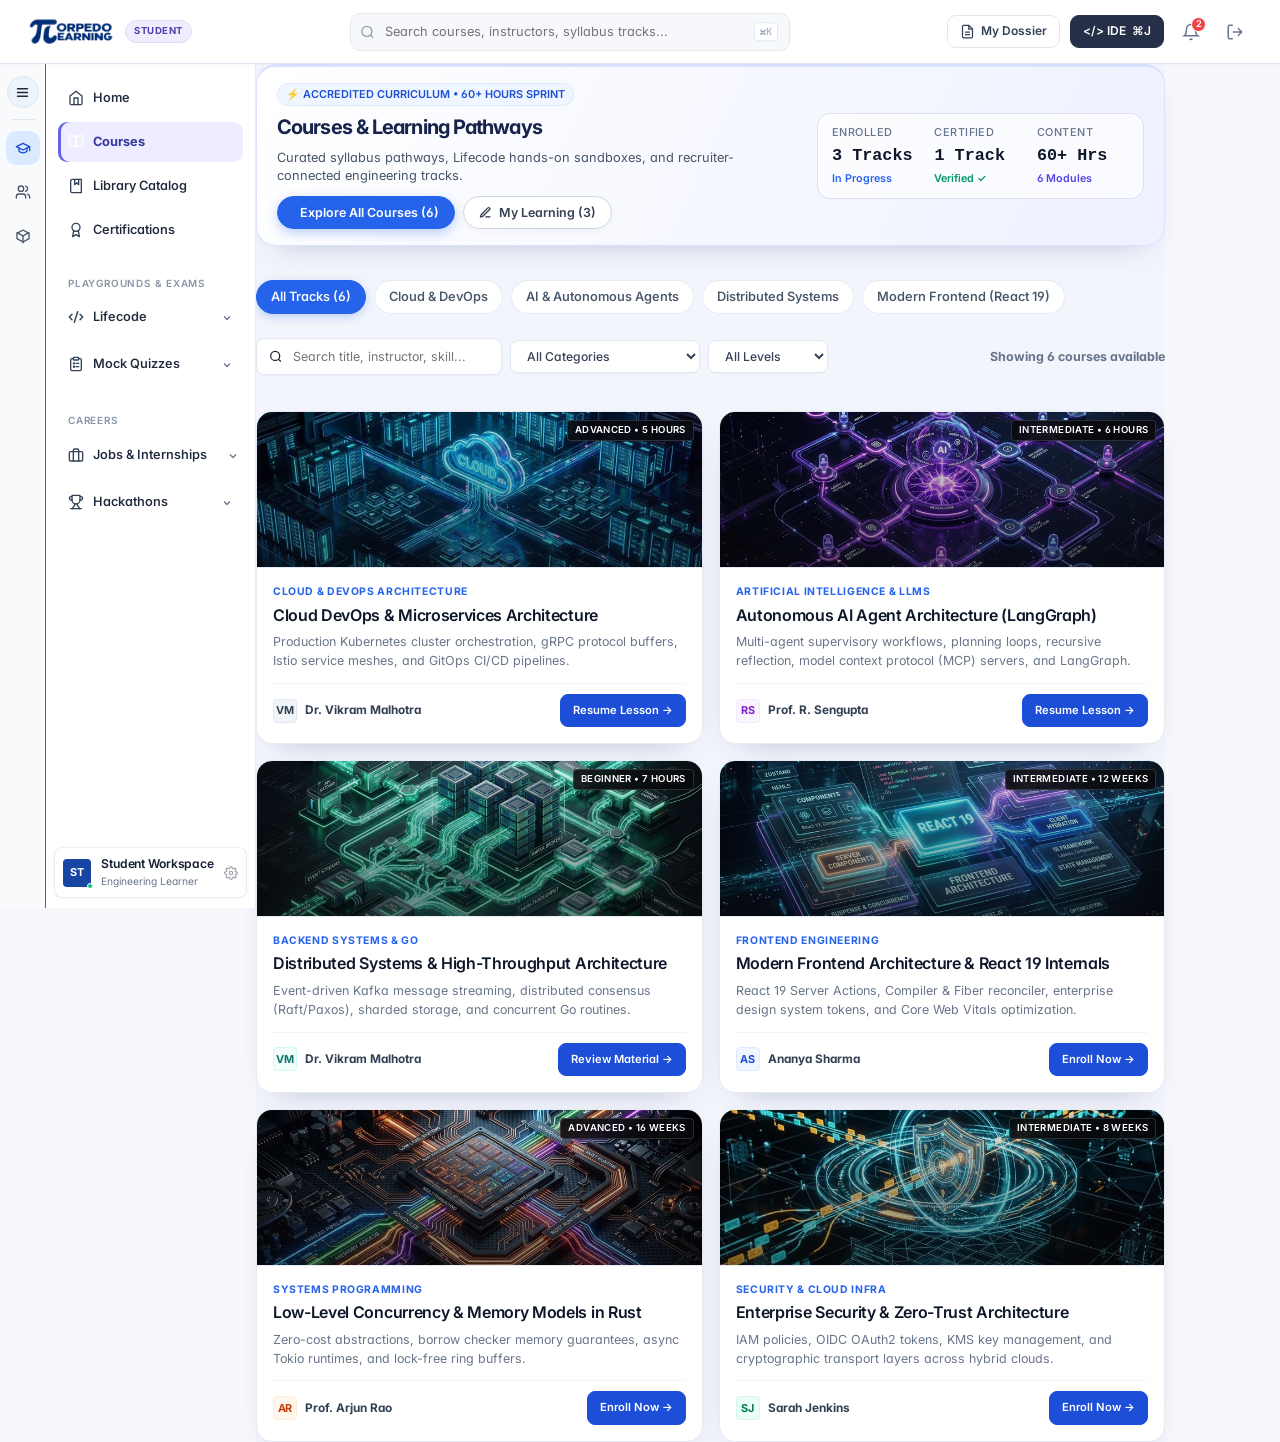
==== commit f125b490: "fix(auth): eliminate auto-login to dummy account and remove all dummy courses" ====
--- a/courses.html
+++ b/courses.html
@@ -439,12 +439,12 @@
           <!-- Student Profile Card Bottom -->
           <div class="sidebar-bottom-profile" onclick="openStudentDossierModal()" title="View Student Academic Dossier">
             <div class="profile-monogram-box">
-              <span>VY</span>
+              <span id="sidebar-student-avatar">ST</span>
               <span class="avatar-live-indicator" title="Connected"></span>
             </div>
             <div class="profile-info-wrap">
-              <div class="profile-name" id="sidebar-student-name">Vivek Yadav</div>
-              <div class="profile-role" id="sidebar-student-role">GTU CSE • Batch '26</div>
+              <div class="profile-name" id="sidebar-student-name">Student Workspace</div>
+              <div class="profile-role" id="sidebar-student-role">Engineering Learner</div>
             </div>
             <svg class="profile-gear-icon" width="14" height="14" viewBox="0 0 24 24" fill="none" stroke="currentColor"
               stroke-width="2">
@@ -817,13 +817,13 @@
       style="padding: 24px 28px; border-bottom: 1px solid #e2e8f0; display: flex; justify-content: space-between; align-items: center;">
       <div style="display: flex; align-items: center; gap: 14px;">
         <div
+          id="dossier-modal-avatar"
           style="width: 48px; height: 48px; border-radius: 12px; background: #2563eb; color: #fff; font-size: 1.2rem; font-weight: 600; display: flex; align-items: center; justify-content: center;">
-          VY
+          ST
         </div>
         <div>
-          <div style="font-size: 1.15rem; font-weight: 600; color: #0f172a;">Vivek Yadav</div>
-          <div style="font-size: 0.82rem; color: #64748b; font-weight: 500;">GTU CSE • Batch of 2026 • Verified Dossier
-          </div>
+          <div style="font-size: 1.15rem; font-weight: 600; color: #0f172a;" id="dossier-modal-name">Student Learner</div>
+          <div style="font-size: 0.82rem; color: #64748b; font-weight: 500;" id="dossier-modal-role">Engineering Track • Verified Dossier</div>
         </div>
       </div>
       <button type="button" onclick="closeStudentDossierModal()"
@@ -1010,8 +1010,8 @@
       // Sync enrollment to backend SQLite
       try {
         const u = JSON.parse(localStorage.getItem('torpedo_user') || '{}');
-        const email = u.email || 'vivek.hr362007@gmail.com';
-        if (window.TorpedoAPI && window.TorpedoAPI.enrollCourse) {
+        const email = u.email || '';
+        if (email && window.TorpedoAPI && window.TorpedoAPI.enrollCourse) {
           await window.TorpedoAPI.enrollCourse(email, cId);
         }
       } catch (err) {
@@ -1025,8 +1025,8 @@
     document.addEventListener('DOMContentLoaded', async () => {
       try {
         const u = JSON.parse(localStorage.getItem('torpedo_user') || '{}');
-        const email = u.email || 'vivek.hr362007@gmail.com';
-        if (window.TorpedoAPI && window.TorpedoAPI.getUserEnrollments) {
+        const email = u.email || '';
+        if (email && window.TorpedoAPI && window.TorpedoAPI.getUserEnrollments) {
           const res = await window.TorpedoAPI.getUserEnrollments(email);
           if (res && res.success && Array.isArray(res.enrollments)) {
             const enrolledIds = res.enrollments.map(e => e.course_id.toLowerCase());
@@ -1061,7 +1061,9 @@
     }
 
     function completeCurrentLesson() {
-      showToast('Lesson marked complete! +25 TRP awarded to Vivek Yadav.', 'success');
+      const u = JSON.parse(localStorage.getItem('torpedo_user') || '{}');
+      const studentName = u.name || 'Candidate';
+      showToast(`Lesson marked complete! +25 TRP awarded to ${studentName}.`, 'success');
       setTimeout(closeCoursePlayerModal, 600);
     }
 
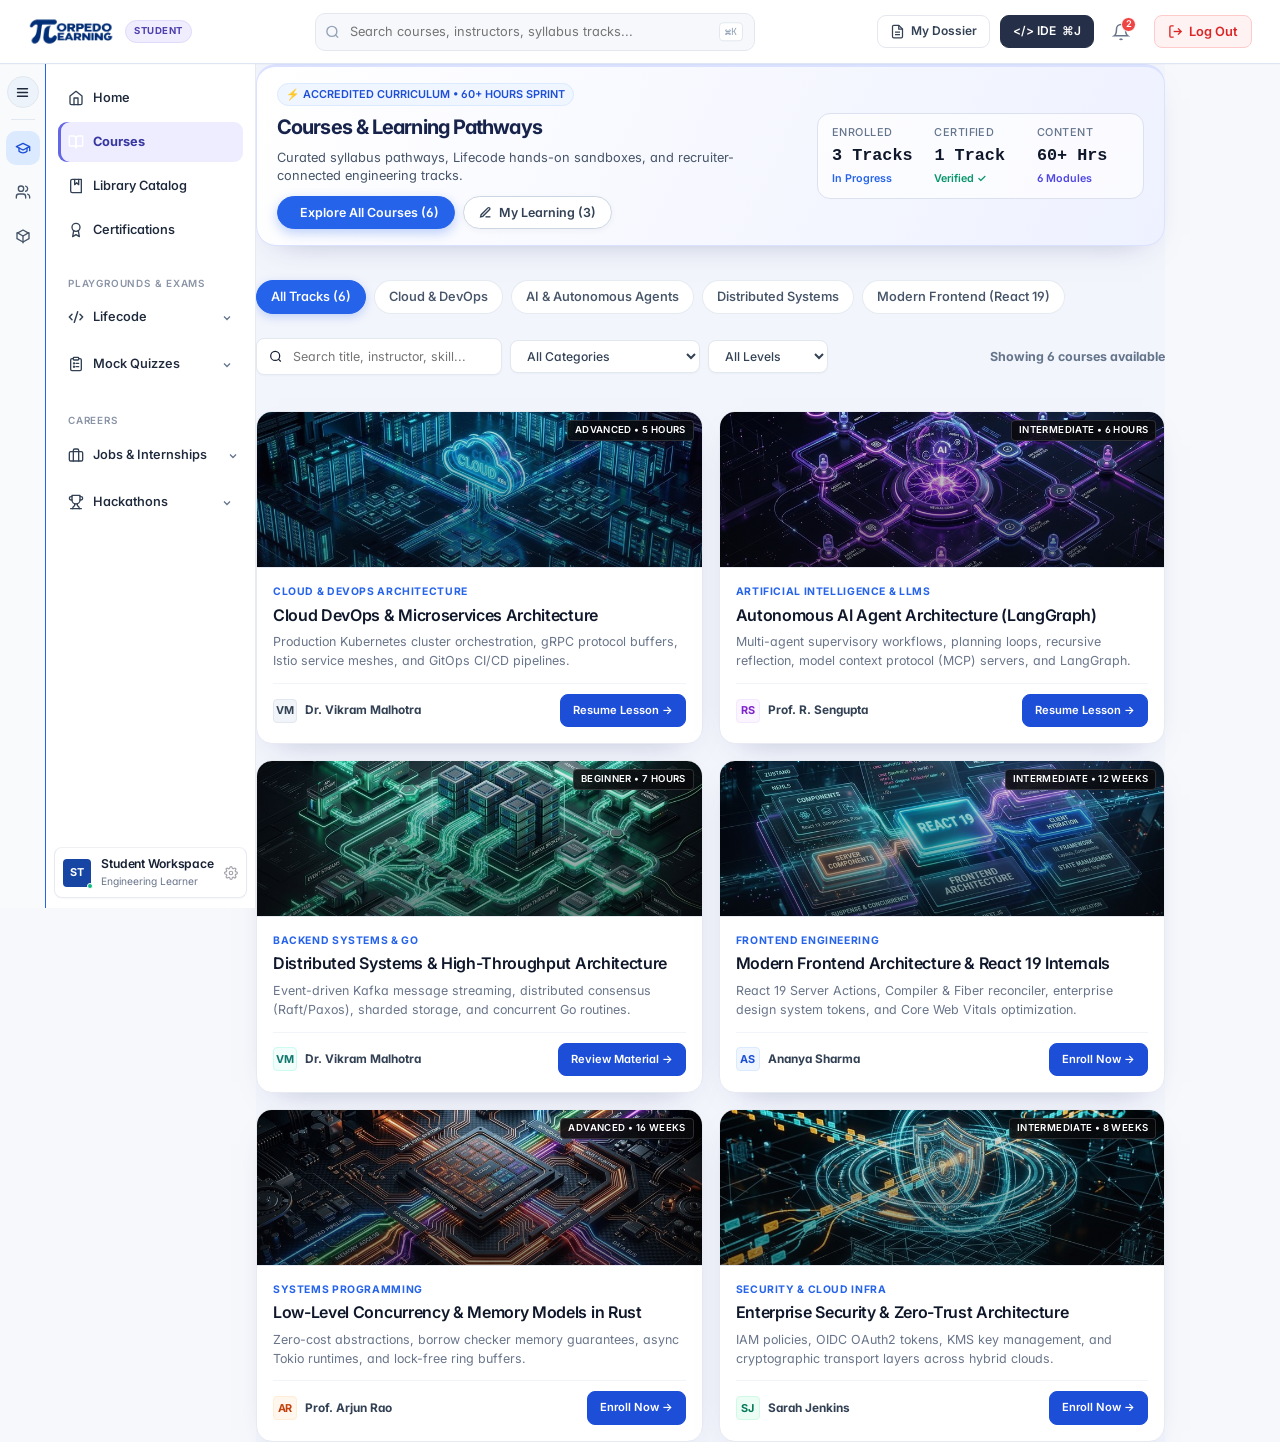
==== commit fc48428e: "fix(auth): fix John Doe login name bug and add prominent Log Out buttons across portal" ====
--- a/courses.html
+++ b/courses.html
@@ -194,14 +194,11 @@
           <span class="icon-badge-num">2</span>
         </div>
 
-        <!-- Logout -->
-        <a href="index.html" class="header-icon-badge-btn" title="Sign Out">
-          <svg width="18" height="18" viewBox="0 0 24 24" fill="none" stroke="currentColor" stroke-width="2">
-            <path d="M9 21H5a2 2 0 0 1-2-2V5a2 2 0 0 1 2-2h4" />
-            <polyline points="16 17 21 12 16 7" />
-            <line x1="21" y1="12" x2="9" y2="12" />
-          </svg>
-        </a>
+        <!-- Logout Button -->
+        <button type="button" onclick="handleLogout()" class="header-action-btn" title="Sign Out / Log Out" style="background: #fef2f2; color: #dc2626; border: 1px solid #fecaca; font-weight: 600; padding: 6px 13px; display: inline-flex; align-items: center; gap: 6px; border-radius: 8px; cursor: pointer; font-size: 0.8rem; margin-left: 6px; transition: all 0.15s;">
+          <svg width="15" height="15" viewBox="0 0 24 24" fill="none" stroke="currentColor" stroke-width="2.2"><path d="M9 21H5a2 2 0 0 1-2-2V5a2 2 0 0 1 2-2h4"/><polyline points="16 17 21 12 16 7"/><line x1="21" y1="12" x2="9" y2="12"/></svg>
+          <span>Log Out</span>
+        </button>
       </div>
     </header>
 
@@ -1100,6 +1097,13 @@
       }
     });
 
+    window.handleLogout = function() {
+      localStorage.removeItem('torpedo_token');
+      localStorage.removeItem('torpedo_user');
+      localStorage.removeItem('last_google_email');
+      window.location.replace('index.html');
+    };
+
     // Check for query parameters (?category=...)
     document.addEventListener('DOMContentLoaded', () => {
       const params = new URLSearchParams(window.location.search);
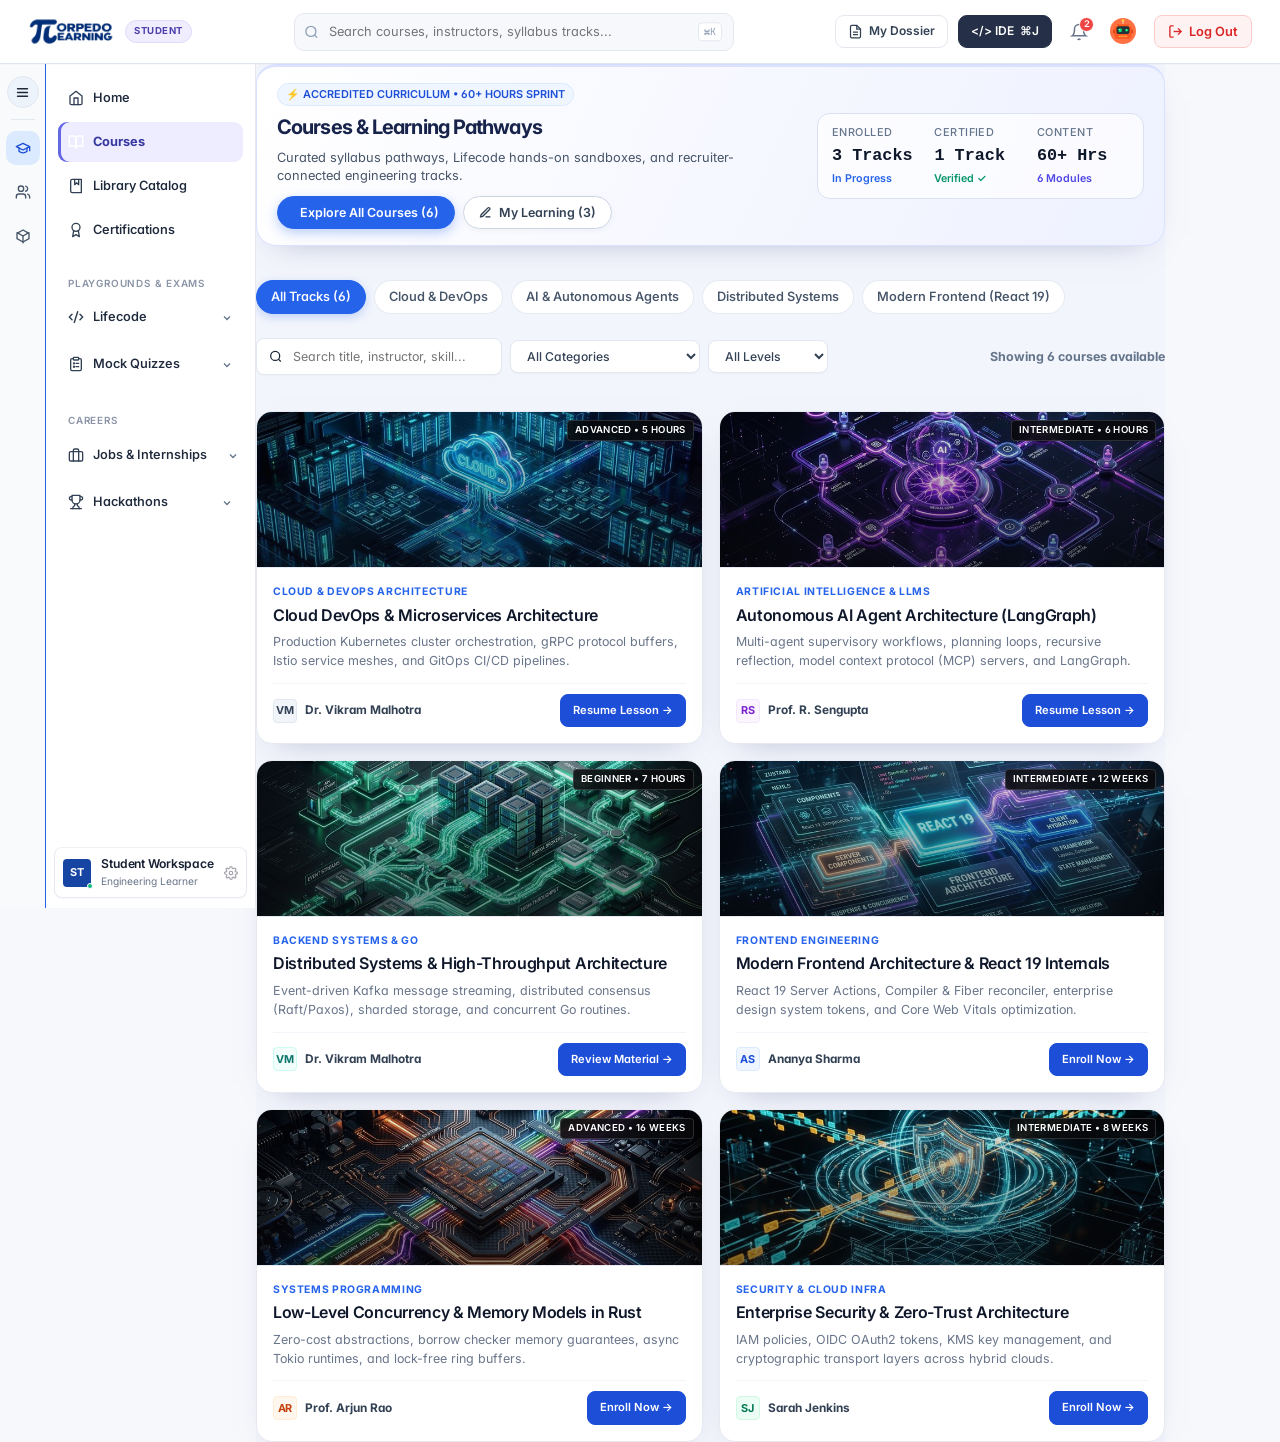
==== commit bbcb2a36: "fix(auth): fix student dashboard blank screen, super admin login credentials and consistent top prof" ====
--- a/courses.html
+++ b/courses.html
@@ -192,6 +192,14 @@
             <path d="M13.73 21a2 2 0 0 1-3.46 0" />
           </svg>
           <span class="icon-badge-num">2</span>
+        </div>
+
+        <!-- Student Profile Avatar with Online Dot -->
+        <div class="rail-avatar-wrap" onclick="openStudentDossierModal()" title="Student Profile (Online)" style="margin-left: 4px; width: 28px; height: 28px; cursor: pointer;">
+          <div class="rail-avatar-circle" style="width: 26px; height: 26px;">
+            <img id="top-header-avatar" src="assets/avatars/robot1.svg" alt="Student" style="width:100%;height:100%;border-radius:50%;object-fit:cover;" onerror="this.outerHTML='<span class=\'rail-avatar-initials\'>ST</span>'">
+          </div>
+          <span class="rail-avatar-dot" style="bottom: 0px; right: 0px;"></span>
         </div>
 
         <!-- Logout Button -->
